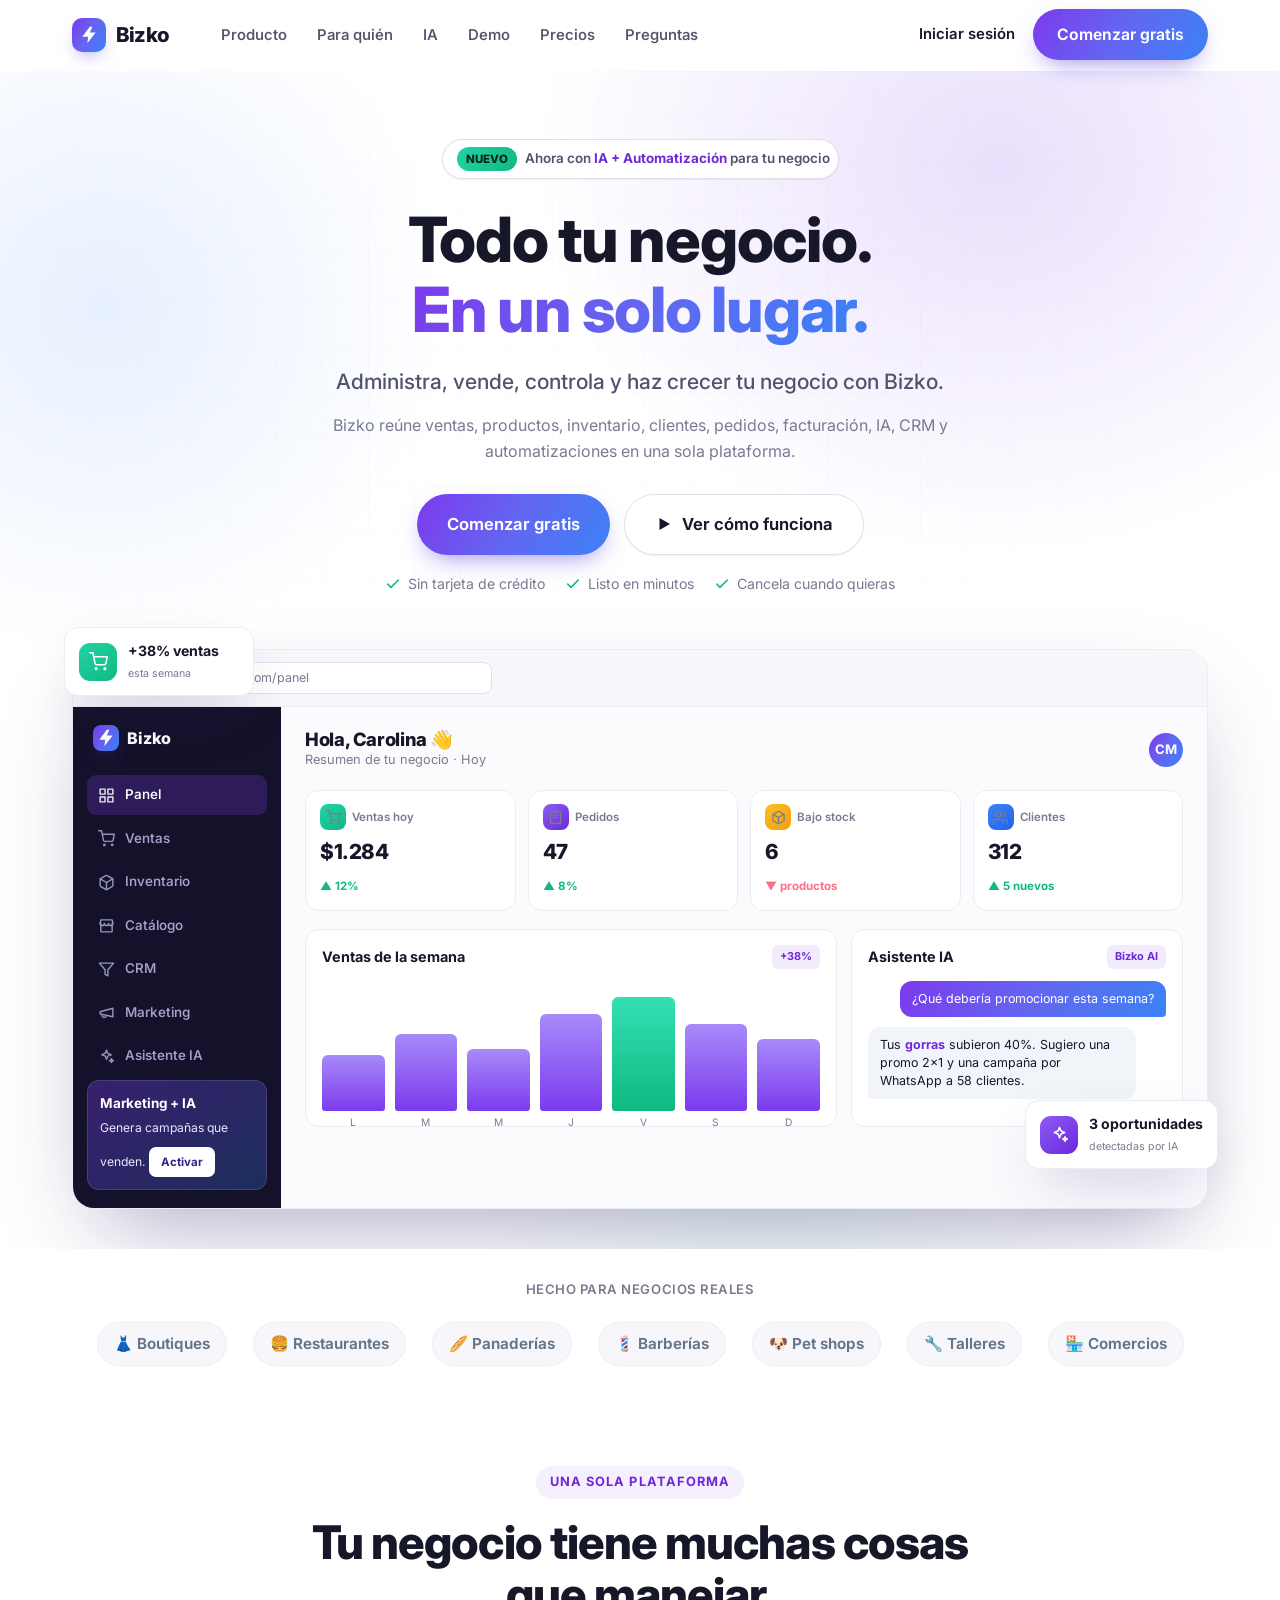
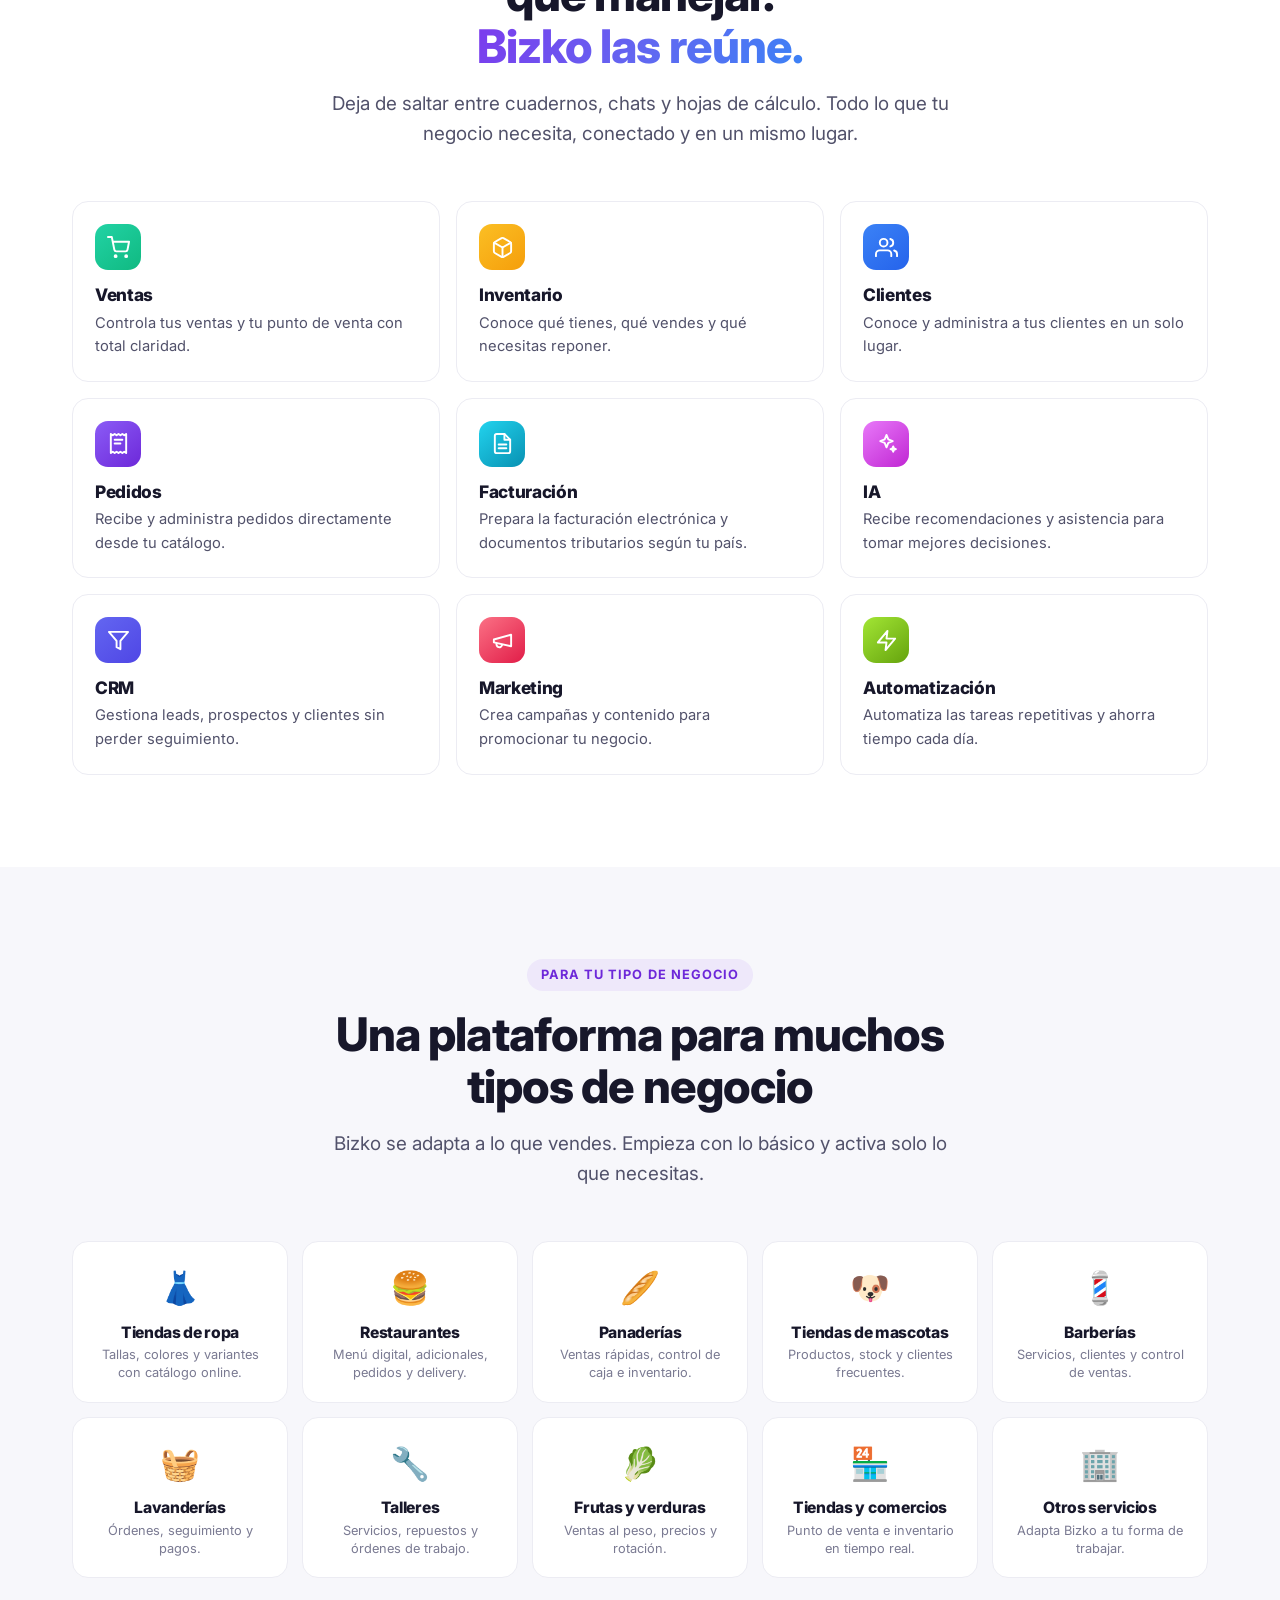
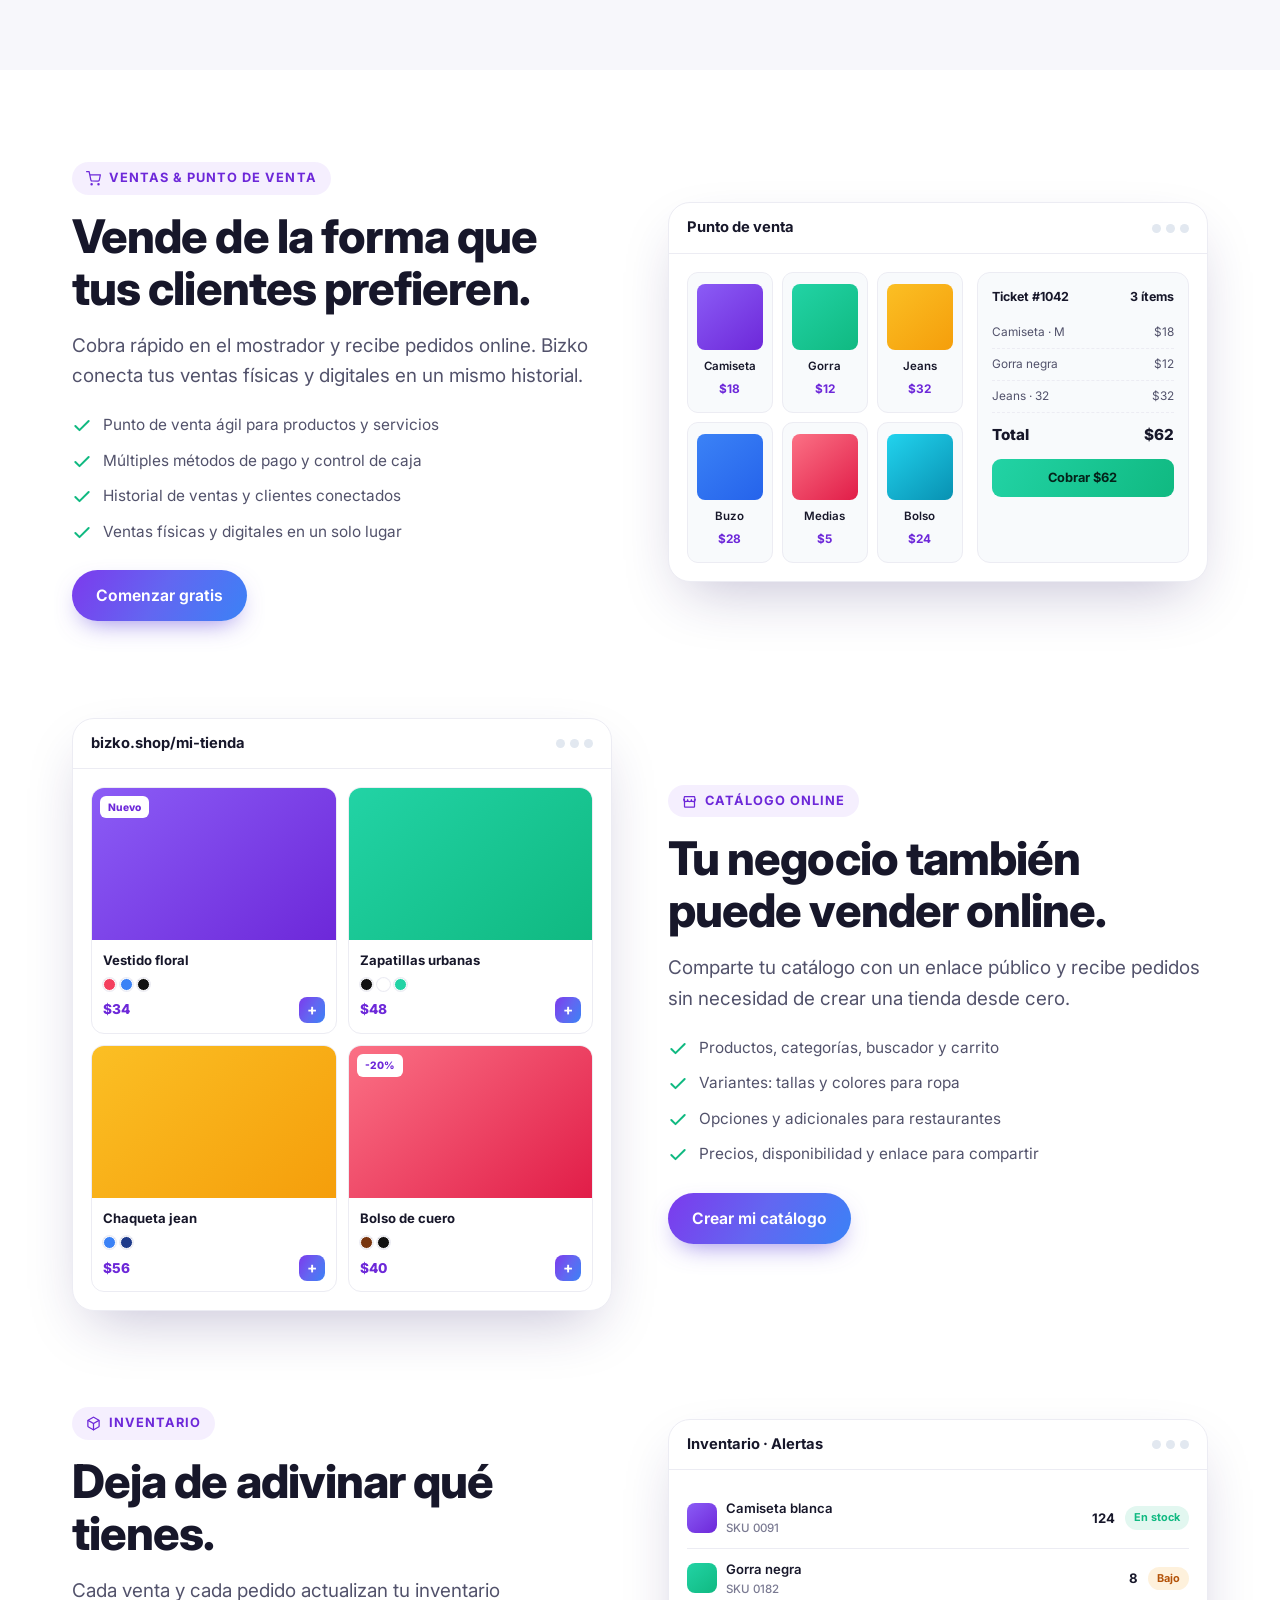
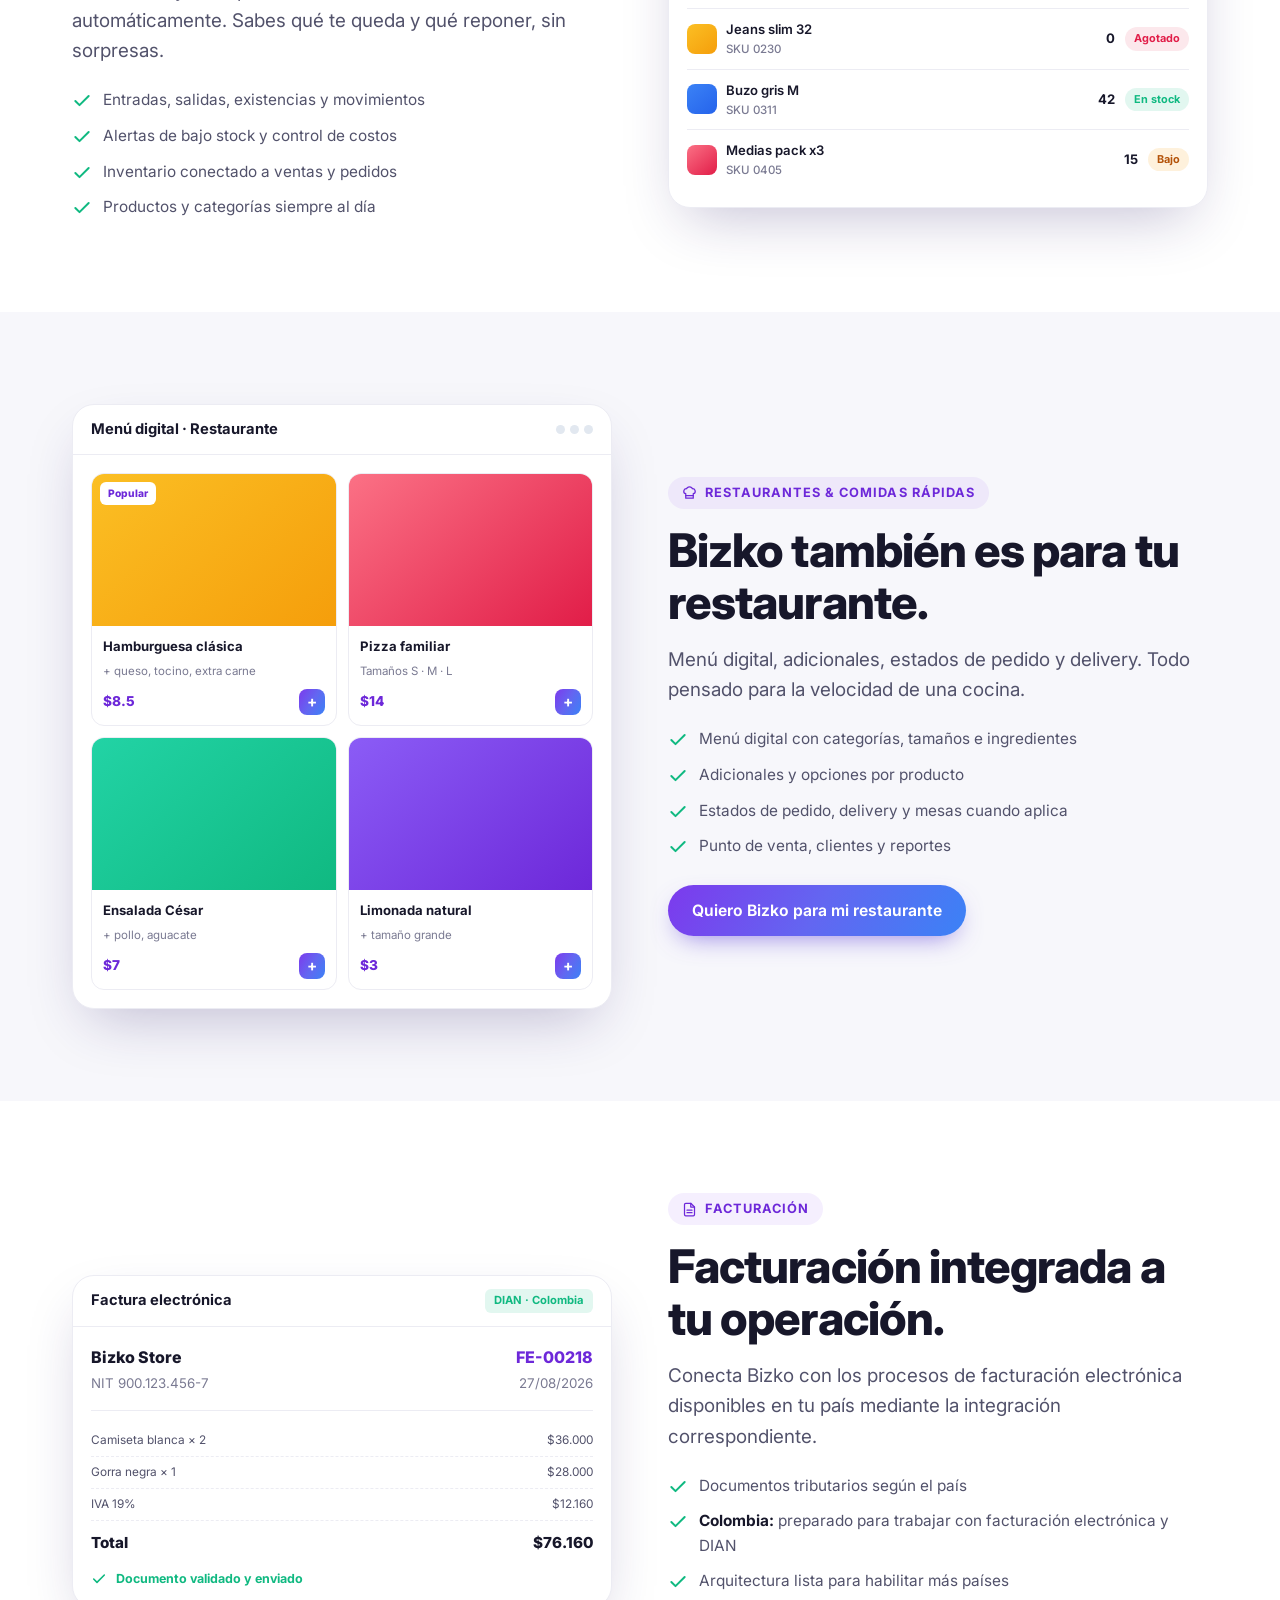
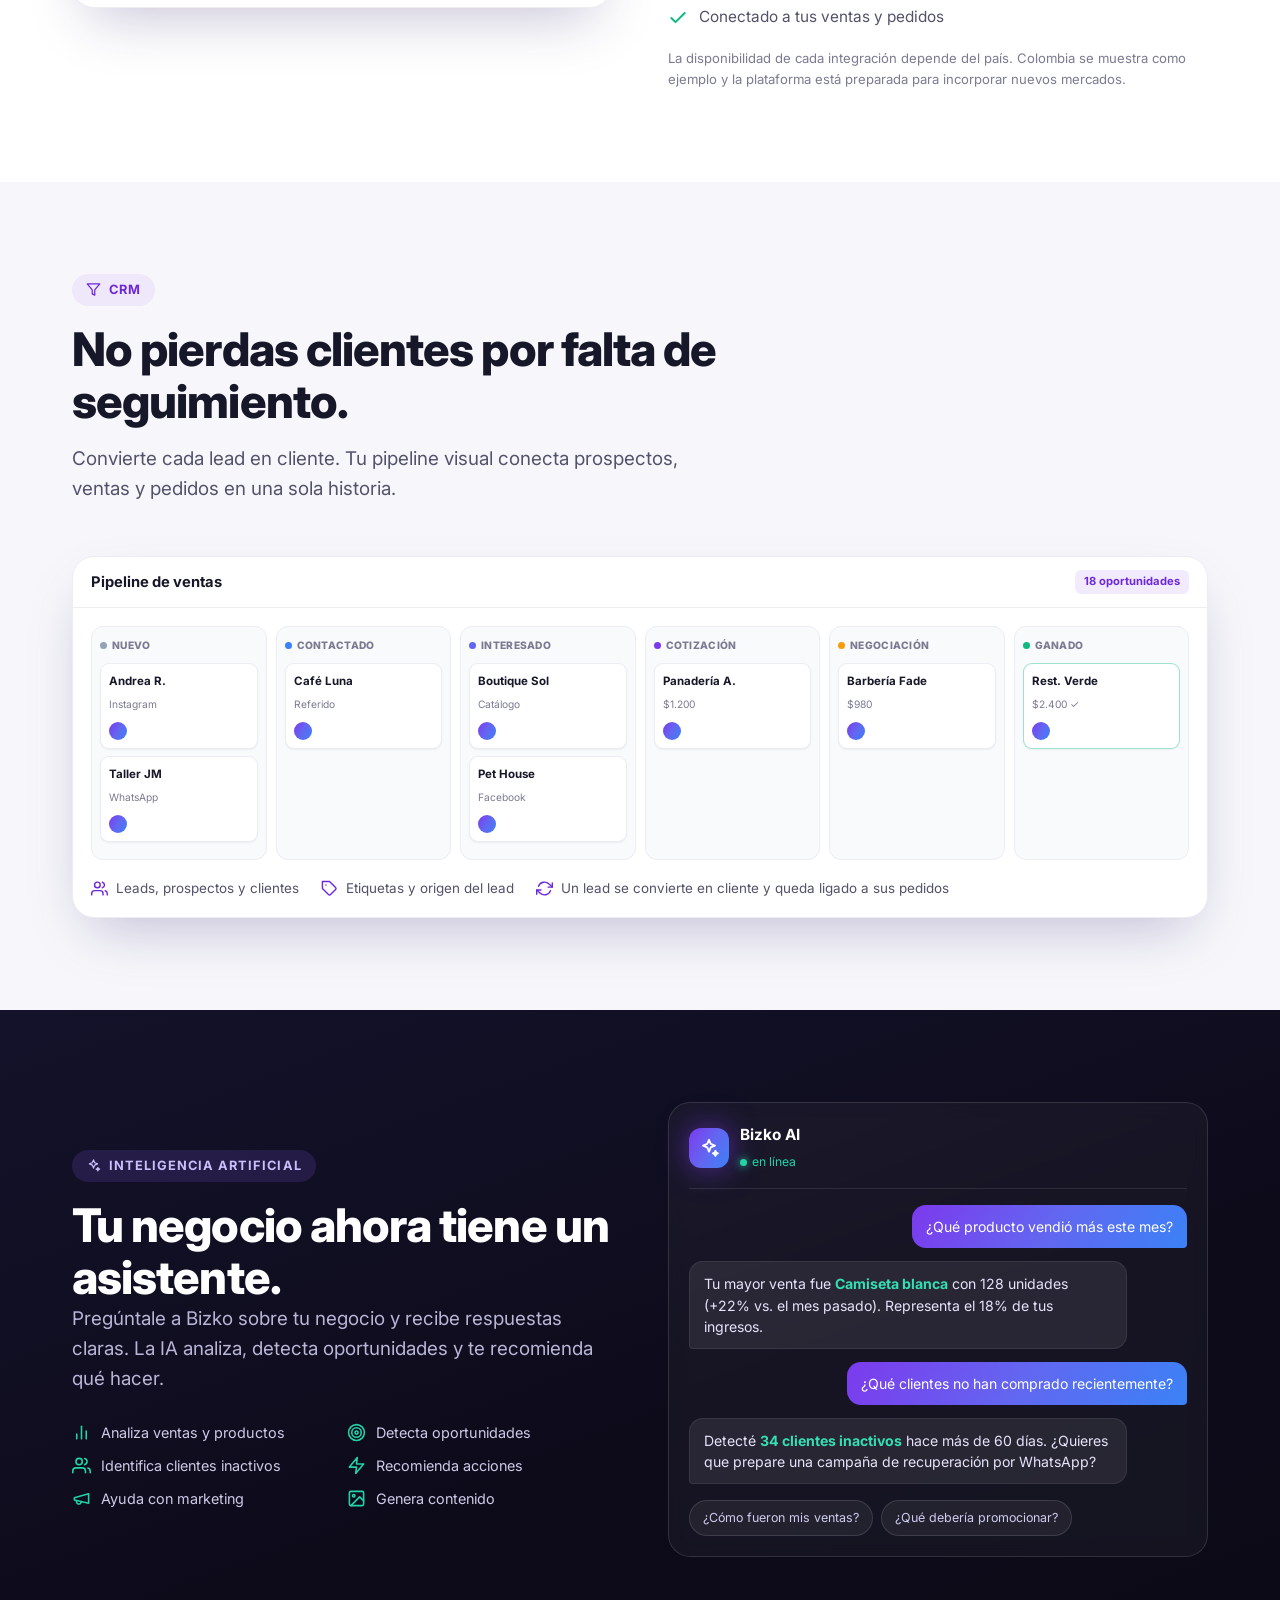
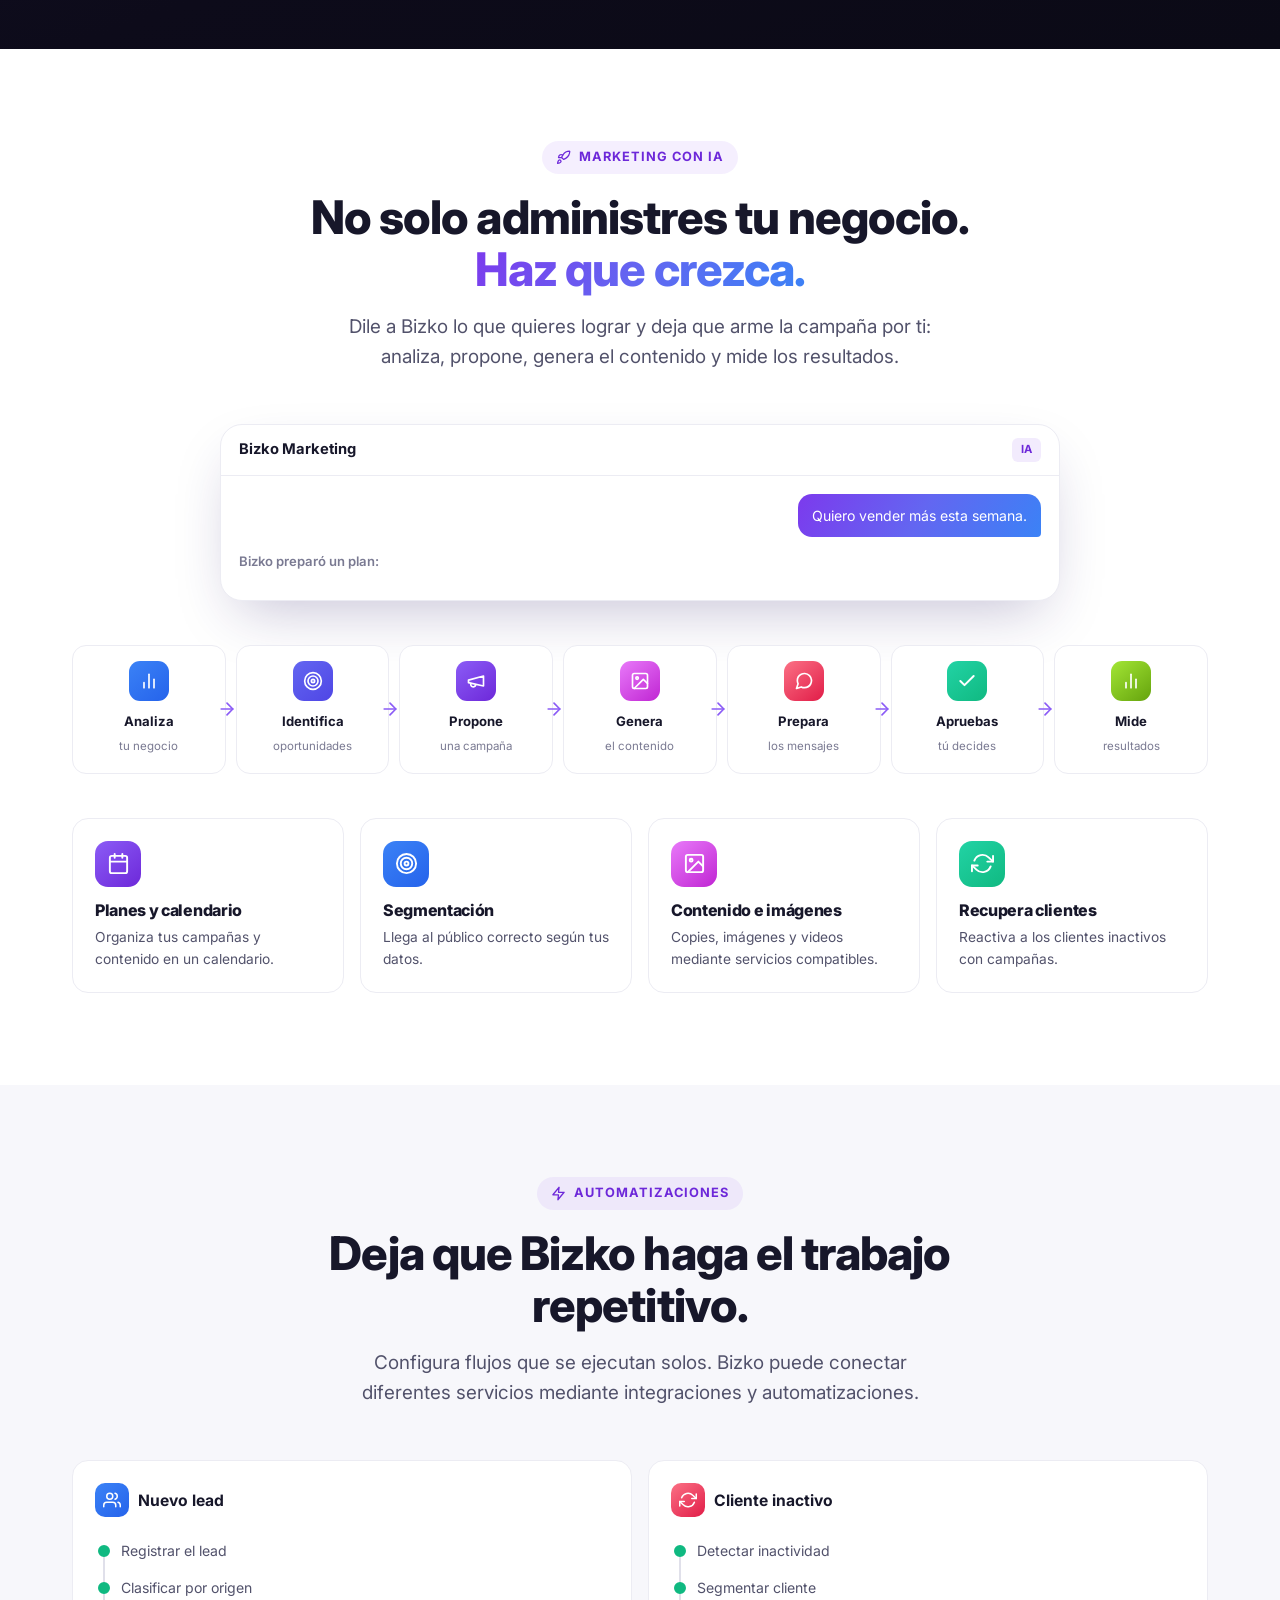
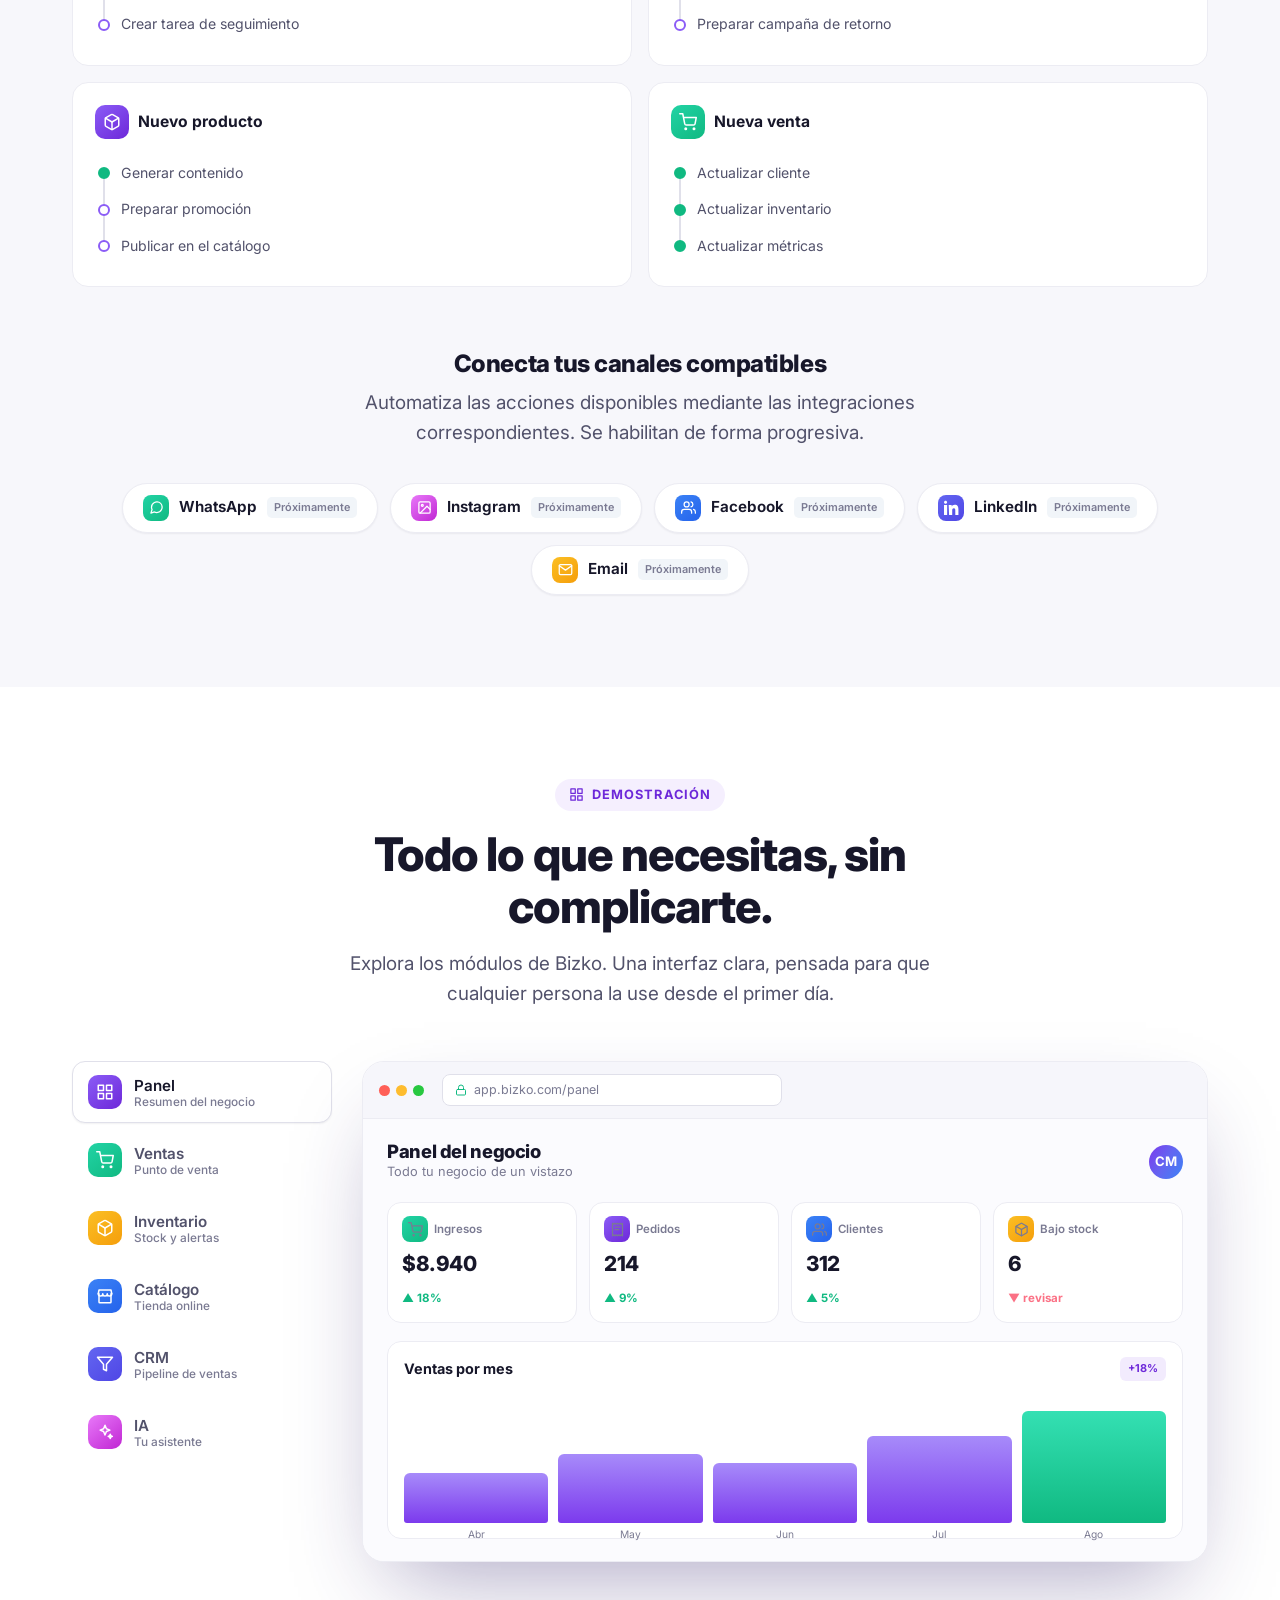
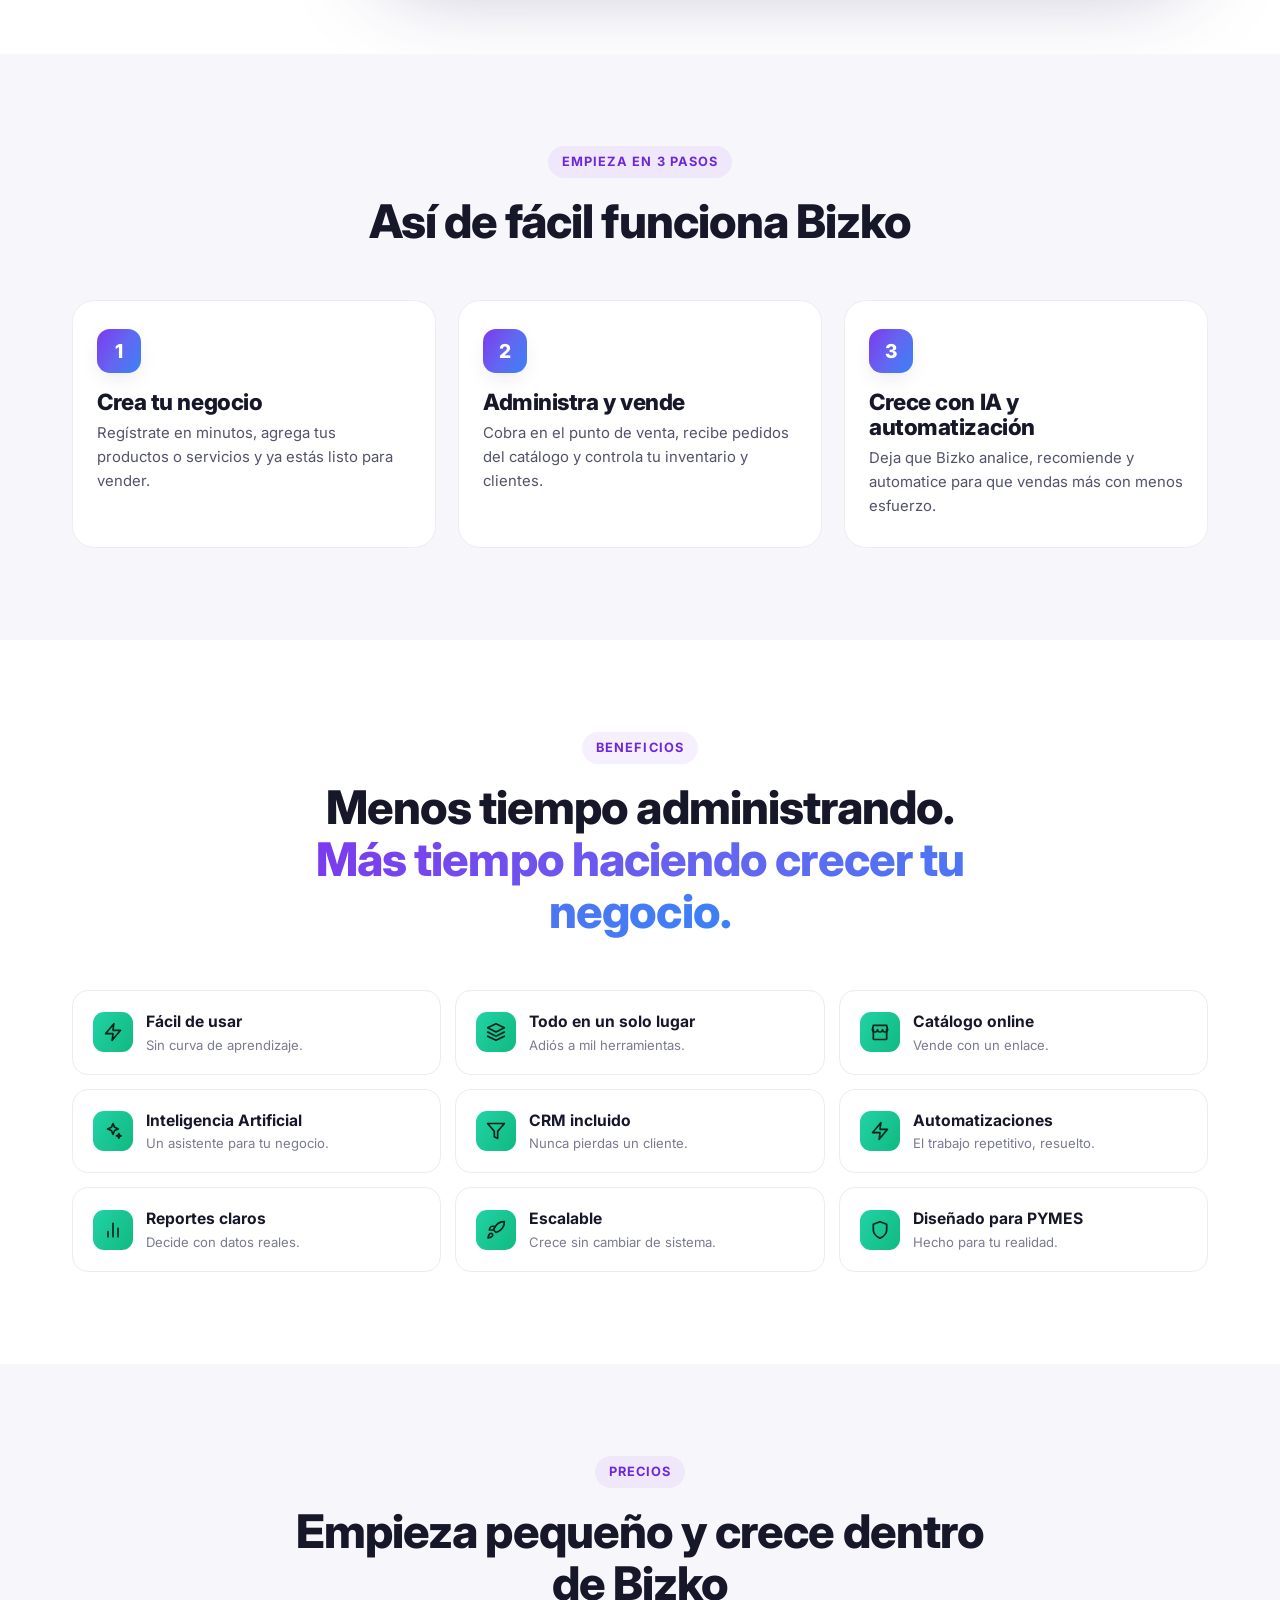
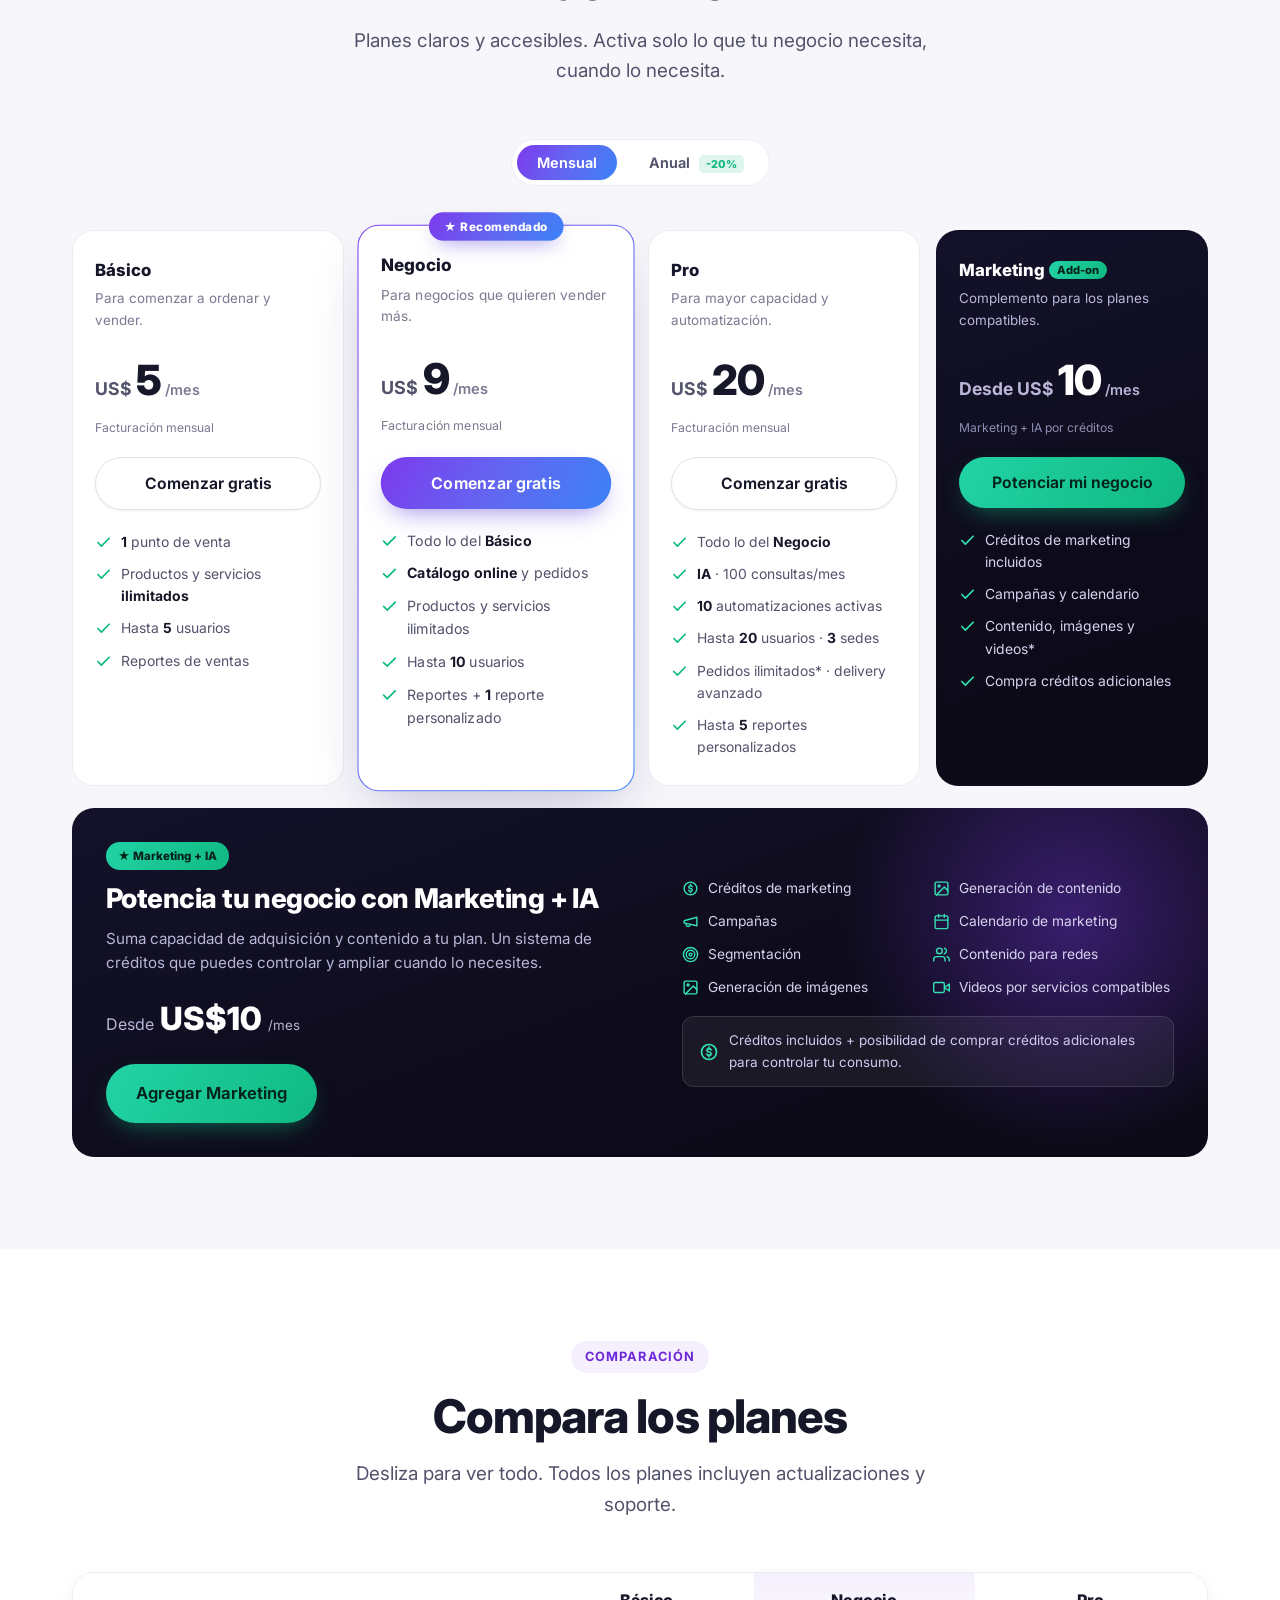
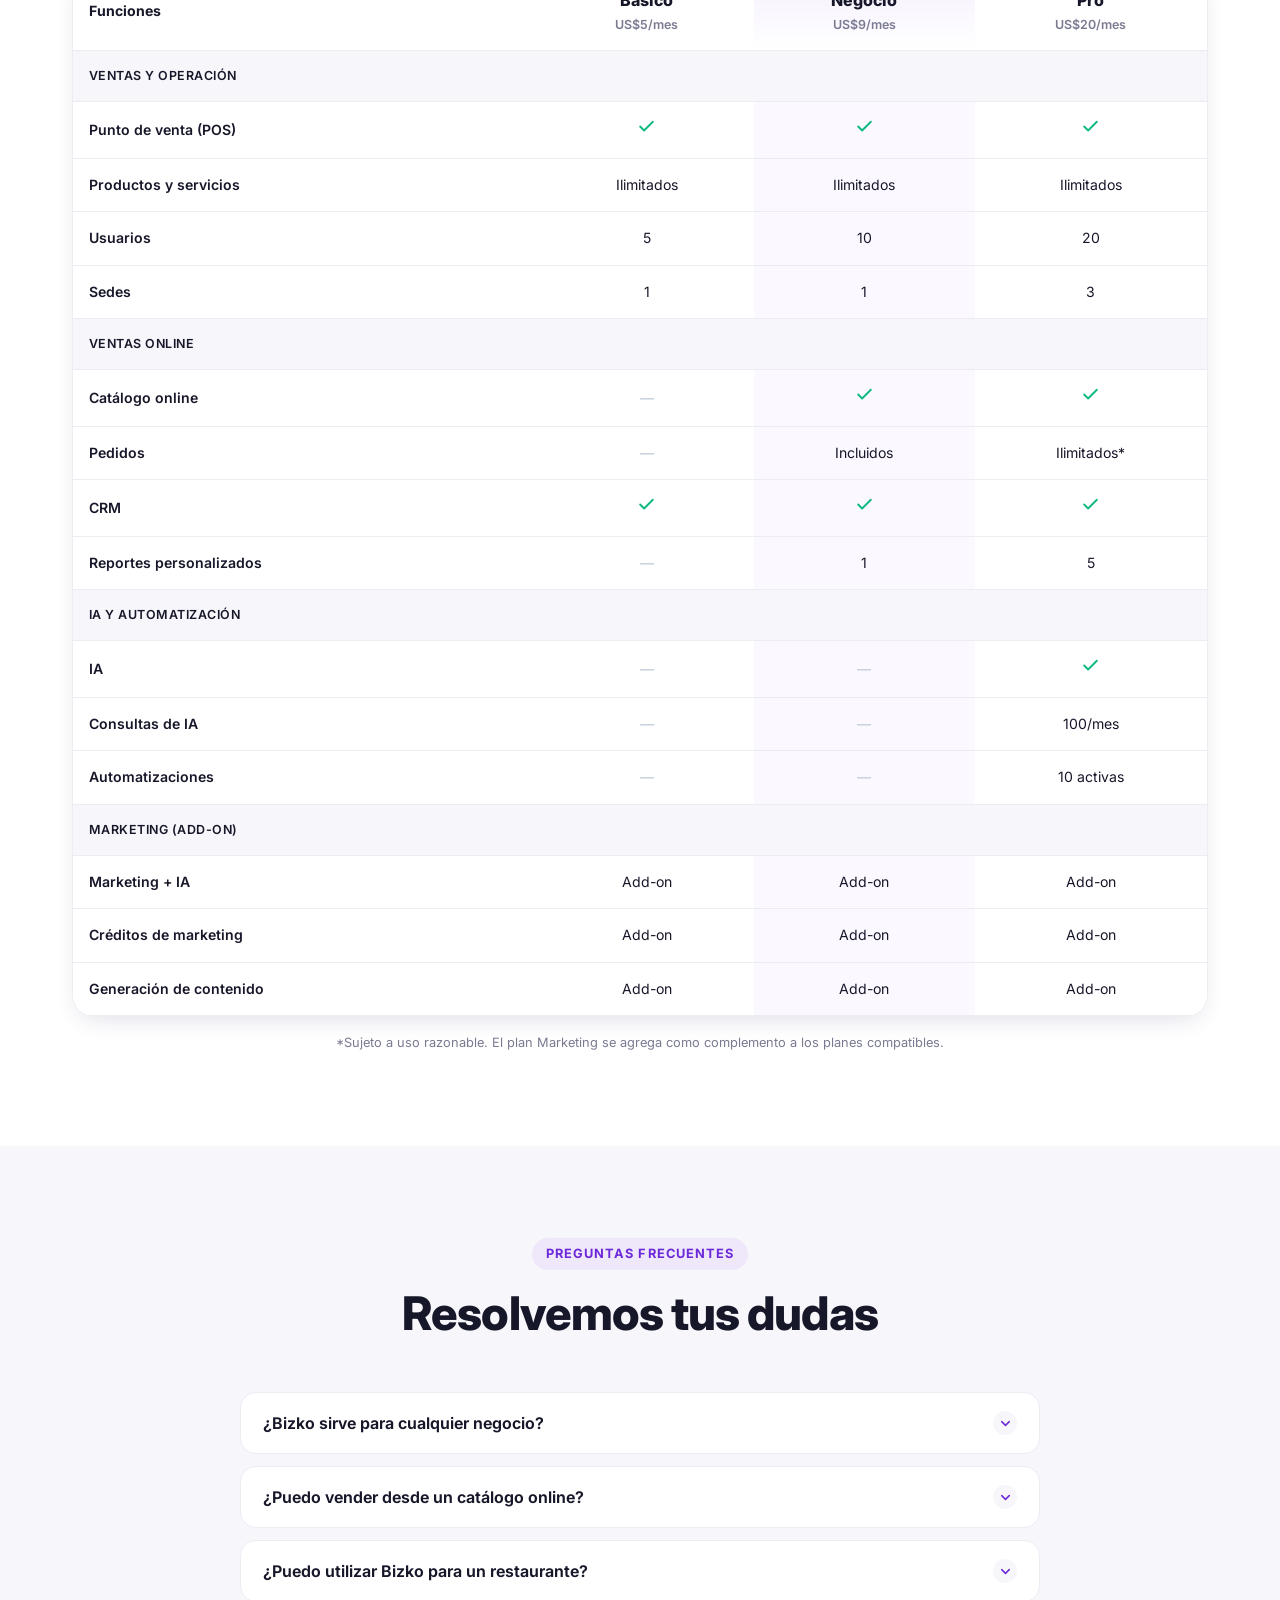
==== index.html @ bb27bf2f "Add Bizko landing page Build the official commercial landing page for Bizko, the all-in-one platform" ====
<!DOCTYPE html>
<html lang="es">
<head>
  <meta charset="UTF-8" />
  <meta name="viewport" content="width=device-width, initial-scale=1.0" />
  <title>Bizko | Administra, vende y haz crecer tu negocio</title>
  <meta name="description" content="Bizko es la plataforma para PYMES que reúne ventas, inventario, catálogo, clientes, IA, CRM, marketing y automatizaciones en un solo lugar." />
  <meta name="theme-color" content="#7c3aed" />
  <link rel="canonical" href="https://bizko.app/" />

  <!-- Open Graph -->
  <meta property="og:type" content="website" />
  <meta property="og:title" content="Bizko | Administra, vende y haz crecer tu negocio" />
  <meta property="og:description" content="Todo tu negocio en un solo lugar: ventas, inventario, catálogo online, clientes, IA, CRM, marketing y automatizaciones para PYMES." />
  <meta property="og:locale" content="es_LA" />
  <meta name="twitter:card" content="summary_large_image" />

  <link rel="icon" href="data:image/svg+xml,<svg xmlns='http://www.w3.org/2000/svg' viewBox='0 0 100 100'><rect width='100' height='100' rx='24' fill='%237c3aed'/><path d='M54 18 30 56h16l-6 26 32-42H54l8-22z' fill='white'/></svg>" />

  <link rel="preconnect" href="https://fonts.googleapis.com" />
  <link rel="preconnect" href="https://fonts.gstatic.com" crossorigin />
  <link href="https://fonts.googleapis.com/css2?family=Inter:wght@400;500;550;600;650;700;800;850;900&display=swap" rel="stylesheet" />
  <link rel="stylesheet" href="assets/styles.css" />

  <script type="application/ld+json">
  {
    "@context": "https://schema.org",
    "@type": "SoftwareApplication",
    "name": "Bizko",
    "applicationCategory": "BusinessApplication",
    "operatingSystem": "Web, iOS, Android",
    "description": "Plataforma para PYMES que reúne ventas, punto de venta, inventario, catálogo online, clientes, pedidos, facturación, IA, CRM, marketing y automatizaciones en un solo lugar.",
    "offers": {
      "@type": "AggregateOffer",
      "priceCurrency": "USD",
      "lowPrice": "5",
      "highPrice": "20",
      "offerCount": "4"
    }
  }
  </script>
</head>
<body>

<!-- ===== SVG SPRITE ===== -->
<svg width="0" height="0" style="position:absolute" aria-hidden="true">
  <defs>
    <symbol id="i-cart" viewBox="0 0 24 24" fill="none" stroke="currentColor" stroke-width="2" stroke-linecap="round" stroke-linejoin="round"><circle cx="9" cy="21" r="1"/><circle cx="20" cy="21" r="1"/><path d="M1 1h4l2.68 13.39a2 2 0 0 0 2 1.61h9.72a2 2 0 0 0 2-1.61L23 6H6"/></symbol>
    <symbol id="i-box" viewBox="0 0 24 24" fill="none" stroke="currentColor" stroke-width="2" stroke-linecap="round" stroke-linejoin="round"><path d="M21 16V8a2 2 0 0 0-1-1.73l-7-4a2 2 0 0 0-2 0l-7 4A2 2 0 0 0 3 8v8a2 2 0 0 0 1 1.73l7 4a2 2 0 0 0 2 0l7-4A2 2 0 0 0 21 16z"/><polyline points="3.27 6.96 12 12.01 20.73 6.96"/><line x1="12" y1="22.08" x2="12" y2="12"/></symbol>
    <symbol id="i-users" viewBox="0 0 24 24" fill="none" stroke="currentColor" stroke-width="2" stroke-linecap="round" stroke-linejoin="round"><path d="M17 21v-2a4 4 0 0 0-4-4H5a4 4 0 0 0-4 4v2"/><circle cx="9" cy="7" r="4"/><path d="M23 21v-2a4 4 0 0 0-3-3.87"/><path d="M16 3.13a4 4 0 0 1 0 7.75"/></symbol>
    <symbol id="i-receipt" viewBox="0 0 24 24" fill="none" stroke="currentColor" stroke-width="2" stroke-linecap="round" stroke-linejoin="round"><path d="M4 2v20l2-1.5L8 22l2-1.5L12 22l2-1.5L16 22l2-1.5L20 22V2l-2 1.5L16 2l-2 1.5L12 2l-2 1.5L8 2 6 3.5 4 2z"/><line x1="8" y1="8" x2="16" y2="8"/><line x1="8" y1="12" x2="14" y2="12"/></symbol>
    <symbol id="i-file" viewBox="0 0 24 24" fill="none" stroke="currentColor" stroke-width="2" stroke-linecap="round" stroke-linejoin="round"><path d="M14 2H6a2 2 0 0 0-2 2v16a2 2 0 0 0 2 2h12a2 2 0 0 0 2-2V8z"/><polyline points="14 2 14 8 20 8"/><line x1="16" y1="13" x2="8" y2="13"/><line x1="16" y1="17" x2="8" y2="17"/></symbol>
    <symbol id="i-ai" viewBox="0 0 24 24" fill="none" stroke="currentColor" stroke-width="2" stroke-linecap="round" stroke-linejoin="round"><path d="M12 3l1.9 4.6L18.5 9.5 13.9 11.4 12 16l-1.9-4.6L5.5 9.5l4.6-1.9L12 3z"/><path d="M19 15l.8 2 2 .8-2 .8-.8 2-.8-2-2-.8 2-.8.8-2z"/></symbol>
    <symbol id="i-funnel" viewBox="0 0 24 24" fill="none" stroke="currentColor" stroke-width="2" stroke-linecap="round" stroke-linejoin="round"><polygon points="22 3 2 3 10 12.46 10 19 14 21 14 12.46 22 3"/></symbol>
    <symbol id="i-mega" viewBox="0 0 24 24" fill="none" stroke="currentColor" stroke-width="2" stroke-linecap="round" stroke-linejoin="round"><path d="M3 11l18-5v12L3 14v-3z"/><path d="M11.6 16.8a3 3 0 1 1-5.8-1.6"/></symbol>
    <symbol id="i-bolt" viewBox="0 0 24 24" fill="none" stroke="currentColor" stroke-width="2" stroke-linecap="round" stroke-linejoin="round"><polygon points="13 2 3 14 12 14 11 22 21 10 12 10 13 2"/></symbol>
    <symbol id="i-check" viewBox="0 0 24 24" fill="none" stroke="currentColor" stroke-width="2.4" stroke-linecap="round" stroke-linejoin="round"><polyline points="20 6 9 17 4 12"/></symbol>
    <symbol id="i-arrow" viewBox="0 0 24 24" fill="none" stroke="currentColor" stroke-width="2" stroke-linecap="round" stroke-linejoin="round"><line x1="5" y1="12" x2="19" y2="12"/><polyline points="12 5 19 12 12 19"/></symbol>
    <symbol id="i-play" viewBox="0 0 24 24" fill="currentColor"><polygon points="6 4 20 12 6 20 6 4"/></symbol>
    <symbol id="i-search" viewBox="0 0 24 24" fill="none" stroke="currentColor" stroke-width="2" stroke-linecap="round" stroke-linejoin="round"><circle cx="11" cy="11" r="8"/><line x1="21" y1="21" x2="16.65" y2="16.65"/></symbol>
    <symbol id="i-chart" viewBox="0 0 24 24" fill="none" stroke="currentColor" stroke-width="2" stroke-linecap="round" stroke-linejoin="round"><line x1="18" y1="20" x2="18" y2="10"/><line x1="12" y1="20" x2="12" y2="4"/><line x1="6" y1="20" x2="6" y2="14"/></symbol>
    <symbol id="i-lock" viewBox="0 0 24 24" fill="none" stroke="currentColor" stroke-width="2" stroke-linecap="round" stroke-linejoin="round"><rect x="3" y="11" width="18" height="11" rx="2"/><path d="M7 11V7a5 5 0 0 1 10 0v4"/></symbol>
    <symbol id="i-grid" viewBox="0 0 24 24" fill="none" stroke="currentColor" stroke-width="2" stroke-linecap="round" stroke-linejoin="round"><rect x="3" y="3" width="7" height="7"/><rect x="14" y="3" width="7" height="7"/><rect x="14" y="14" width="7" height="7"/><rect x="3" y="14" width="7" height="7"/></symbol>
    <symbol id="i-tag" viewBox="0 0 24 24" fill="none" stroke="currentColor" stroke-width="2" stroke-linecap="round" stroke-linejoin="round"><path d="M20.59 13.41l-7.17 7.17a2 2 0 0 1-2.83 0L2 12V2h10l8.59 8.59a2 2 0 0 1 0 2.82z"/><line x1="7" y1="7" x2="7.01" y2="7"/></symbol>
    <symbol id="i-chef" viewBox="0 0 24 24" fill="none" stroke="currentColor" stroke-width="2" stroke-linecap="round" stroke-linejoin="round"><path d="M6 13.87A4 4 0 0 1 7.41 6a5.11 5.11 0 0 1 1.05-1.54 5 5 0 0 1 7.08 0A5.11 5.11 0 0 1 16.59 6 4 4 0 0 1 18 13.87V21H6z"/><line x1="6" y1="17" x2="18" y2="17"/></symbol>
    <symbol id="i-store" viewBox="0 0 24 24" fill="none" stroke="currentColor" stroke-width="2" stroke-linecap="round" stroke-linejoin="round"><path d="M3 9l1-5h16l1 5"/><path d="M4 9v11a1 1 0 0 0 1 1h14a1 1 0 0 0 1-1V9"/><path d="M3 9a3 3 0 0 0 6 0 3 3 0 0 0 6 0 3 3 0 0 0 6 0"/></symbol>
    <symbol id="i-calendar" viewBox="0 0 24 24" fill="none" stroke="currentColor" stroke-width="2" stroke-linecap="round" stroke-linejoin="round"><rect x="3" y="4" width="18" height="18" rx="2"/><line x1="16" y1="2" x2="16" y2="6"/><line x1="8" y1="2" x2="8" y2="6"/><line x1="3" y1="10" x2="21" y2="10"/></symbol>
    <symbol id="i-image" viewBox="0 0 24 24" fill="none" stroke="currentColor" stroke-width="2" stroke-linecap="round" stroke-linejoin="round"><rect x="3" y="3" width="18" height="18" rx="2"/><circle cx="8.5" cy="8.5" r="1.5"/><polyline points="21 15 16 10 5 21"/></symbol>
    <symbol id="i-video" viewBox="0 0 24 24" fill="none" stroke="currentColor" stroke-width="2" stroke-linecap="round" stroke-linejoin="round"><polygon points="23 7 16 12 23 17 23 7"/><rect x="1" y="5" width="15" height="14" rx="2"/></symbol>
    <symbol id="i-target" viewBox="0 0 24 24" fill="none" stroke="currentColor" stroke-width="2" stroke-linecap="round" stroke-linejoin="round"><circle cx="12" cy="12" r="10"/><circle cx="12" cy="12" r="6"/><circle cx="12" cy="12" r="2"/></symbol>
    <symbol id="i-refresh" viewBox="0 0 24 24" fill="none" stroke="currentColor" stroke-width="2" stroke-linecap="round" stroke-linejoin="round"><polyline points="23 4 23 10 17 10"/><polyline points="1 20 1 14 7 14"/><path d="M3.51 9a9 9 0 0 1 14.85-3.36L23 10M1 14l4.64 4.36A9 9 0 0 0 20.49 15"/></symbol>
    <symbol id="i-truck" viewBox="0 0 24 24" fill="none" stroke="currentColor" stroke-width="2" stroke-linecap="round" stroke-linejoin="round"><rect x="1" y="3" width="15" height="13"/><polygon points="16 8 20 8 23 11 23 16 16 16 16 8"/><circle cx="5.5" cy="18.5" r="2.5"/><circle cx="18.5" cy="18.5" r="2.5"/></symbol>
    <symbol id="i-menu" viewBox="0 0 24 24" fill="none" stroke="currentColor" stroke-width="2" stroke-linecap="round" stroke-linejoin="round"><line x1="8" y1="6" x2="21" y2="6"/><line x1="8" y1="12" x2="21" y2="12"/><line x1="8" y1="18" x2="21" y2="18"/><line x1="3" y1="6" x2="3.01" y2="6"/><line x1="3" y1="12" x2="3.01" y2="12"/><line x1="3" y1="18" x2="3.01" y2="18"/></symbol>
    <symbol id="i-chev" viewBox="0 0 24 24" fill="none" stroke="currentColor" stroke-width="2.4" stroke-linecap="round" stroke-linejoin="round"><polyline points="6 9 12 15 18 9"/></symbol>
    <symbol id="i-coin" viewBox="0 0 24 24" fill="none" stroke="currentColor" stroke-width="2" stroke-linecap="round" stroke-linejoin="round"><circle cx="12" cy="12" r="9"/><path d="M14.5 9.5a2.5 2.5 0 0 0-2.5-1.5c-1.4 0-2.5.8-2.5 2s1.1 1.8 2.5 2 2.5.9 2.5 2-1.1 2-2.5 2a2.5 2.5 0 0 1-2.5-1.5"/><line x1="12" y1="6" x2="12" y2="8"/><line x1="12" y1="16" x2="12" y2="18"/></symbol>
    <symbol id="i-globe" viewBox="0 0 24 24" fill="none" stroke="currentColor" stroke-width="2" stroke-linecap="round" stroke-linejoin="round"><circle cx="12" cy="12" r="10"/><line x1="2" y1="12" x2="22" y2="12"/><path d="M12 2a15.3 15.3 0 0 1 4 10 15.3 15.3 0 0 1-4 10 15.3 15.3 0 0 1-4-10 15.3 15.3 0 0 1 4-10z"/></symbol>
    <symbol id="i-rocket" viewBox="0 0 24 24" fill="none" stroke="currentColor" stroke-width="2" stroke-linecap="round" stroke-linejoin="round"><path d="M4.5 16.5c-1.5 1.26-2 5-2 5s3.74-.5 5-2c.71-.84.7-2.13-.09-2.91a2.18 2.18 0 0 0-2.91-.09z"/><path d="M12 15l-3-3a22 22 0 0 1 2-3.95A12.88 12.88 0 0 1 22 2c0 2.72-.78 7.5-6 11a22.35 22.35 0 0 1-4 2z"/><path d="M9 12H4s.55-3.03 2-4c1.62-1.08 5 0 5 0"/></symbol>
    <symbol id="i-shield" viewBox="0 0 24 24" fill="none" stroke="currentColor" stroke-width="2" stroke-linecap="round" stroke-linejoin="round"><path d="M12 22s8-4 8-10V5l-8-3-8 3v7c0 6 8 10 8 10z"/></symbol>
    <symbol id="i-layers" viewBox="0 0 24 24" fill="none" stroke="currentColor" stroke-width="2" stroke-linecap="round" stroke-linejoin="round"><polygon points="12 2 2 7 12 12 22 7 12 2"/><polyline points="2 17 12 22 22 17"/><polyline points="2 12 12 17 22 12"/></symbol>
    <symbol id="i-zap" viewBox="0 0 24 24" fill="none" stroke="currentColor" stroke-width="2" stroke-linecap="round" stroke-linejoin="round"><polygon points="13 2 3 14 12 14 11 22 21 10 12 10 13 2"/></symbol>
    <symbol id="i-msg" viewBox="0 0 24 24" fill="none" stroke="currentColor" stroke-width="2" stroke-linecap="round" stroke-linejoin="round"><path d="M21 11.5a8.38 8.38 0 0 1-.9 3.8 8.5 8.5 0 0 1-7.6 4.7 8.38 8.38 0 0 1-3.8-.9L3 21l1.9-5.7a8.38 8.38 0 0 1-.9-3.8 8.5 8.5 0 0 1 4.7-7.6 8.38 8.38 0 0 1 3.8-.9h.5a8.48 8.48 0 0 1 8 8v.5z"/></symbol>
    <symbol id="i-mail" viewBox="0 0 24 24" fill="none" stroke="currentColor" stroke-width="2" stroke-linecap="round" stroke-linejoin="round"><path d="M4 4h16c1.1 0 2 .9 2 2v12c0 1.1-.9 2-2 2H4c-1.1 0-2-.9-2-2V6c0-1.1.9-2 2-2z"/><polyline points="22,6 12,13 2,6"/></symbol>
    <symbol id="i-in" viewBox="0 0 24 24" fill="currentColor"><path d="M4.98 3.5C4.98 4.88 3.87 6 2.5 6S0 4.88 0 3.5 1.12 1 2.5 1s2.48 1.12 2.48 2.5zM0 8h5v16H0zm7.5 0h4.78v2.2h.07c.67-1.26 2.3-2.6 4.73-2.6 5.06 0 6 3.33 6 7.66V24h-5v-6.9c0-1.65-.03-3.77-2.3-3.77-2.3 0-2.65 1.8-2.65 3.65V24h-5z"/></symbol>
  </defs>
</svg>

<!-- ===== HEADER ===== -->
<header class="header" id="top">
  <div class="container">
    <nav class="nav" id="nav">
      <a href="#top" class="brand" aria-label="Bizko inicio">
        <span class="brand__mark" aria-hidden="true">
          <svg viewBox="0 0 24 24" fill="none"><path d="M13 2 4 14h7l-1 8 10-13h-7l3-7z" fill="white"/></svg>
        </span>
        Bizko
      </a>
      <ul class="nav__links">
        <li><a href="#modulos">Producto</a></li>
        <li><a href="#negocios">Para quién</a></li>
        <li><a href="#ia">IA</a></li>
        <li><a href="#demo">Demo</a></li>
        <li><a href="#precios">Precios</a></li>
        <li><a href="#faq">Preguntas</a></li>
      </ul>
      <div class="nav__actions">
        <a href="#" class="nav__login">Iniciar sesión</a>
        <a href="#precios" class="btn btn-primary">Comenzar gratis</a>
      </div>
      <button class="nav__toggle" id="navToggle" aria-label="Abrir menú" aria-expanded="false">
        <span></span><span></span><span></span>
      </button>
    </nav>
  </div>
</header>

<main>

<!-- ===== HERO ===== -->
<section class="hero">
  <div class="hero__bg"></div>
  <div class="hero__grid"></div>
  <div class="container">
    <div class="hero__inner">
      <span class="hero__badge">
        <span class="pill">NUEVO</span>
        <span>Ahora con <b>IA + Automatización</b> para tu negocio</span>
      </span>
      <h1>Todo tu negocio.<br><span class="gradient-text">En un solo lugar.</span></h1>
      <p class="hero__sub">Administra, vende, controla y haz crecer tu negocio con Bizko.</p>
      <p class="hero__desc">Bizko reúne ventas, productos, inventario, clientes, pedidos, facturación, IA, CRM y automatizaciones en una sola plataforma.</p>
      <div class="hero__cta">
        <a href="#precios" class="btn btn-primary btn-lg">Comenzar gratis</a>
        <a href="#demo" class="btn btn-ghost btn-lg"><svg width="18" height="18"><use href="#i-play"/></svg> Ver cómo funciona</a>
      </div>
      <div class="hero__trust">
        <span><svg><use href="#i-check"/></svg> Sin tarjeta de crédito</span>
        <span><svg><use href="#i-check"/></svg> Listo en minutos</span>
        <span><svg><use href="#i-check"/></svg> Cancela cuando quieras</span>
      </div>
    </div>

    <!-- PRODUCT VISUAL -->
    <div class="hero__product reveal">
      <div class="floaty floaty--1">
        <div class="floatcard">
          <span class="floatcard__ic ic-teal"><svg><use href="#i-cart"/></svg></span>
          <div><b>+38% ventas</b><small>esta semana</small></div>
        </div>
      </div>
      <div class="floaty floaty--2">
        <div class="floatcard">
          <span class="floatcard__ic ic-violet"><svg><use href="#i-ai"/></svg></span>
          <div><b>3 oportunidades</b><small>detectadas por IA</small></div>
        </div>
      </div>

      <div class="hero__product-inner frame">
        <div class="frame__bar">
          <div class="frame__dots"><i></i><i></i><i></i></div>
          <div class="frame__url"><svg><use href="#i-lock"/></svg> app.bizko.com/panel</div>
        </div>
        <div class="app">
          <aside class="app__side">
            <div class="app__brand">
              <span class="brand__mark"><svg viewBox="0 0 24 24"><path d="M13 2 4 14h7l-1 8 10-13h-7l3-7z" fill="white"/></svg></span>
              Bizko
            </div>
            <span class="app__nav-i active"><svg><use href="#i-grid"/></svg> Panel</span>
            <span class="app__nav-i"><svg><use href="#i-cart"/></svg> Ventas</span>
            <span class="app__nav-i"><svg><use href="#i-box"/></svg> Inventario</span>
            <span class="app__nav-i"><svg><use href="#i-store"/></svg> Catálogo</span>
            <span class="app__nav-i"><svg><use href="#i-funnel"/></svg> CRM</span>
            <span class="app__nav-i"><svg><use href="#i-mega"/></svg> Marketing</span>
            <span class="app__nav-i"><svg><use href="#i-ai"/></svg> Asistente IA</span>
            <div class="app__side-foot">
              <div class="app__upgrade">
                <b>Marketing + IA</b>
                Genera campañas que venden.
                <span class="mini-btn">Activar</span>
              </div>
            </div>
          </aside>
          <div class="app__main">
            <div class="app__topbar">
              <div class="app__hello">
                <h4>Hola, Carolina 👋</h4>
                <p>Resumen de tu negocio · Hoy</p>
              </div>
              <div class="app__search"><svg><use href="#i-search"/></svg> Buscar…</div>
              <div class="app__avatar">CM</div>
            </div>
            <div class="kpis">
              <div class="kpi">
                <div class="kpi__label"><span class="kpi__ic ic-teal"><svg><use href="#i-cart"/></svg></span> Ventas hoy</div>
                <div class="kpi__val">$1.284</div>
                <span class="kpi__delta up">▲ 12%</span>
              </div>
              <div class="kpi">
                <div class="kpi__label"><span class="kpi__ic ic-violet"><svg><use href="#i-receipt"/></svg></span> Pedidos</div>
                <div class="kpi__val">47</div>
                <span class="kpi__delta up">▲ 8%</span>
              </div>
              <div class="kpi">
                <div class="kpi__label"><span class="kpi__ic ic-amber"><svg><use href="#i-box"/></svg></span> Bajo stock</div>
                <div class="kpi__val">6</div>
                <span class="kpi__delta down">▼ productos</span>
              </div>
              <div class="kpi">
                <div class="kpi__label"><span class="kpi__ic ic-blue"><svg><use href="#i-users"/></svg></span> Clientes</div>
                <div class="kpi__val">312</div>
                <span class="kpi__delta up">▲ 5 nuevos</span>
              </div>
            </div>
            <div class="app__panels">
              <div class="panel">
                <div class="panel__head"><h5>Ventas de la semana</h5><span class="tag">+38%</span></div>
                <div class="bars">
                  <div class="bar" style="height:45%"><span>L</span></div>
                  <div class="bar" style="height:62%"><span>M</span></div>
                  <div class="bar" style="height:50%"><span>M</span></div>
                  <div class="bar" style="height:78%"><span>J</span></div>
                  <div class="bar accent" style="height:92%"><span>V</span></div>
                  <div class="bar" style="height:70%"><span>S</span></div>
                  <div class="bar" style="height:58%"><span>D</span></div>
                </div>
              </div>
              <div class="panel">
                <div class="panel__head"><h5>Asistente IA</h5><span class="tag">Bizko AI</span></div>
                <div class="ai-mini">
                  <div class="ai-bubble user">¿Qué debería promocionar esta semana?</div>
                  <div class="ai-bubble bot">Tus <b>gorras</b> subieron 40%. Sugiero una promo 2x1 y una campaña por WhatsApp a 58 clientes.</div>
                </div>
              </div>
            </div>
          </div>
        </div>
      </div>
    </div>
  </div>
</section>

<!-- ===== SOCIAL PROOF / TIPOS ===== -->
<section class="proof container">
  <p>Hecho para negocios reales</p>
  <div class="proof__row">
    <span class="proof__tag">👗 Boutiques</span>
    <span class="proof__tag">🍔 Restaurantes</span>
    <span class="proof__tag">🥖 Panaderías</span>
    <span class="proof__tag">💈 Barberías</span>
    <span class="proof__tag">🐶 Pet shops</span>
    <span class="proof__tag">🔧 Talleres</span>
    <span class="proof__tag">🏪 Comercios</span>
  </div>
</section>

<!-- ===== MENSAJE DE VALOR / MODULOS ===== -->
<section class="section" id="modulos">
  <div class="container">
    <div class="section-head section-head--center reveal">
      <span class="eyebrow">Una sola plataforma</span>
      <h2>Tu negocio tiene muchas cosas que manejar.<br><span class="gradient-text">Bizko las reúne.</span></h2>
      <p class="lead" style="margin:16px auto 0;">Deja de saltar entre cuadernos, chats y hojas de cálculo. Todo lo que tu negocio necesita, conectado y en un mismo lugar.</p>
    </div>
    <div class="modgrid reveal">
      <article class="modcard"><span class="modcard__ic ic-teal"><svg><use href="#i-cart"/></svg></span><h3>Ventas</h3><p>Controla tus ventas y tu punto de venta con total claridad.</p></article>
      <article class="modcard"><span class="modcard__ic ic-amber"><svg><use href="#i-box"/></svg></span><h3>Inventario</h3><p>Conoce qué tienes, qué vendes y qué necesitas reponer.</p></article>
      <article class="modcard"><span class="modcard__ic ic-blue"><svg><use href="#i-users"/></svg></span><h3>Clientes</h3><p>Conoce y administra a tus clientes en un solo lugar.</p></article>
      <article class="modcard"><span class="modcard__ic ic-violet"><svg><use href="#i-receipt"/></svg></span><h3>Pedidos</h3><p>Recibe y administra pedidos directamente desde tu catálogo.</p></article>
      <article class="modcard"><span class="modcard__ic ic-cyan"><svg><use href="#i-file"/></svg></span><h3>Facturación</h3><p>Prepara la facturación electrónica y documentos tributarios según tu país.</p></article>
      <article class="modcard"><span class="modcard__ic ic-pink"><svg><use href="#i-ai"/></svg></span><h3>IA</h3><p>Recibe recomendaciones y asistencia para tomar mejores decisiones.</p></article>
      <article class="modcard"><span class="modcard__ic ic-indigo"><svg><use href="#i-funnel"/></svg></span><h3>CRM</h3><p>Gestiona leads, prospectos y clientes sin perder seguimiento.</p></article>
      <article class="modcard"><span class="modcard__ic ic-coral"><svg><use href="#i-mega"/></svg></span><h3>Marketing</h3><p>Crea campañas y contenido para promocionar tu negocio.</p></article>
      <article class="modcard"><span class="modcard__ic ic-lime"><svg><use href="#i-bolt"/></svg></span><h3>Automatización</h3><p>Automatiza las tareas repetitivas y ahorra tiempo cada día.</p></article>
    </div>
  </div>
</section>

<!-- ===== PARA QUÉ NEGOCIOS ===== -->
<section class="section section--soft" id="negocios">
  <div class="container">
    <div class="section-head section-head--center reveal">
      <span class="eyebrow">Para tu tipo de negocio</span>
      <h2>Una plataforma para muchos tipos de negocio</h2>
      <p class="lead" style="margin:16px auto 0;">Bizko se adapta a lo que vendes. Empieza con lo básico y activa solo lo que necesitas.</p>
    </div>
    <div class="biz-grid reveal">
      <article class="bizcard"><span class="bizcard__emoji">👗</span><h4>Tiendas de ropa</h4><p>Tallas, colores y variantes con catálogo online.</p></article>
      <article class="bizcard"><span class="bizcard__emoji">🍔</span><h4>Restaurantes</h4><p>Menú digital, adicionales, pedidos y delivery.</p></article>
      <article class="bizcard"><span class="bizcard__emoji">🥖</span><h4>Panaderías</h4><p>Ventas rápidas, control de caja e inventario.</p></article>
      <article class="bizcard"><span class="bizcard__emoji">🐶</span><h4>Tiendas de mascotas</h4><p>Productos, stock y clientes frecuentes.</p></article>
      <article class="bizcard"><span class="bizcard__emoji">💈</span><h4>Barberías</h4><p>Servicios, clientes y control de ventas.</p></article>
      <article class="bizcard"><span class="bizcard__emoji">🧺</span><h4>Lavanderías</h4><p>Órdenes, seguimiento y pagos.</p></article>
      <article class="bizcard"><span class="bizcard__emoji">🔧</span><h4>Talleres</h4><p>Servicios, repuestos y órdenes de trabajo.</p></article>
      <article class="bizcard"><span class="bizcard__emoji">🥬</span><h4>Frutas y verduras</h4><p>Ventas al peso, precios y rotación.</p></article>
      <article class="bizcard"><span class="bizcard__emoji">🏪</span><h4>Tiendas y comercios</h4><p>Punto de venta e inventario en tiempo real.</p></article>
      <article class="bizcard"><span class="bizcard__emoji">🏢</span><h4>Otros servicios</h4><p>Adapta Bizko a tu forma de trabajar.</p></article>
    </div>
  </div>
</section>

<!-- ===== FEATURES: VENTAS / CATÁLOGO / INVENTARIO ===== -->
<section class="section" id="funciones">
  <div class="container">

    <!-- VENTAS / POS -->
    <div class="feature">
      <div class="feature__body reveal">
        <span class="eyebrow"><svg width="15" height="15"><use href="#i-cart"/></svg> Ventas & Punto de venta</span>
        <h2>Vende de la forma que tus clientes prefieren.</h2>
        <p class="lead">Cobra rápido en el mostrador y recibe pedidos online. Bizko conecta tus ventas físicas y digitales en un mismo historial.</p>
        <ul class="feature__list">
          <li><svg><use href="#i-check"/></svg> Punto de venta ágil para productos y servicios</li>
          <li><svg><use href="#i-check"/></svg> Múltiples métodos de pago y control de caja</li>
          <li><svg><use href="#i-check"/></svg> Historial de ventas y clientes conectados</li>
          <li><svg><use href="#i-check"/></svg> Ventas físicas y digitales en un solo lugar</li>
        </ul>
        <div class="feature__cta"><a href="#precios" class="btn btn-primary">Comenzar gratis</a></div>
      </div>
      <div class="feature__media reveal">
        <div class="mediacard">
          <div class="mediacard__head"><h5>Punto de venta</h5><div class="dots"><i></i><i></i><i></i></div></div>
          <div class="mediacard__body">
            <div class="pos">
              <div class="pos__items">
                <div class="pos__item"><div class="thumb ic-violet"></div><span>Camiseta</span><b>$18</b></div>
                <div class="pos__item"><div class="thumb ic-teal"></div><span>Gorra</span><b>$12</b></div>
                <div class="pos__item"><div class="thumb ic-amber"></div><span>Jeans</span><b>$32</b></div>
                <div class="pos__item"><div class="thumb ic-blue"></div><span>Buzo</span><b>$28</b></div>
                <div class="pos__item"><div class="thumb ic-coral"></div><span>Medias</span><b>$5</b></div>
                <div class="pos__item"><div class="thumb ic-cyan"></div><span>Bolso</span><b>$24</b></div>
              </div>
              <div class="pos__ticket">
                <h6>Ticket #1042 <span>3 ítems</span></h6>
                <div class="pos__line"><span>Camiseta · M</span><span>$18</span></div>
                <div class="pos__line"><span>Gorra negra</span><span>$12</span></div>
                <div class="pos__line"><span>Jeans · 32</span><span>$32</span></div>
                <div class="pos__total"><span>Total</span><span>$62</span></div>
                <div class="pos__pay">Cobrar $62</div>
              </div>
            </div>
          </div>
        </div>
      </div>
    </div>

    <!-- CATÁLOGO ONLINE -->
    <div class="feature feature--rev">
      <div class="feature__body reveal">
        <span class="eyebrow"><svg width="15" height="15"><use href="#i-store"/></svg> Catálogo online</span>
        <h2>Tu negocio también puede vender online.</h2>
        <p class="lead">Comparte tu catálogo con un enlace público y recibe pedidos sin necesidad de crear una tienda desde cero.</p>
        <ul class="feature__list">
          <li><svg><use href="#i-check"/></svg> Productos, categorías, buscador y carrito</li>
          <li><svg><use href="#i-check"/></svg> Variantes: tallas y colores para ropa</li>
          <li><svg><use href="#i-check"/></svg> Opciones y adicionales para restaurantes</li>
          <li><svg><use href="#i-check"/></svg> Precios, disponibilidad y enlace para compartir</li>
        </ul>
        <div class="feature__cta"><a href="#precios" class="btn btn-primary">Crear mi catálogo</a></div>
      </div>
      <div class="feature__media reveal">
        <div class="mediacard">
          <div class="mediacard__head"><h5>bizko.shop/mi-tienda</h5><div class="dots"><i></i><i></i><i></i></div></div>
          <div class="mediacard__body">
            <div class="catalog">
              <div class="cat-item"><div class="ph ic-violet"><span class="badge">Nuevo</span></div><div class="cat-item__b"><b>Vestido floral</b><div class="swatches"><i style="background:#f43f5e"></i><i style="background:#3b82f6"></i><i style="background:#111"></i></div><div class="row"><span class="price">$34</span><span class="add">+</span></div></div></div>
              <div class="cat-item"><div class="ph ic-teal"></div><div class="cat-item__b"><b>Zapatillas urbanas</b><div class="swatches"><i style="background:#111"></i><i style="background:#fff"></i><i style="background:#22d3a5"></i></div><div class="row"><span class="price">$48</span><span class="add">+</span></div></div></div>
              <div class="cat-item"><div class="ph ic-amber"></div><div class="cat-item__b"><b>Chaqueta jean</b><div class="swatches"><i style="background:#3b82f6"></i><i style="background:#1e3a8a"></i></div><div class="row"><span class="price">$56</span><span class="add">+</span></div></div></div>
              <div class="cat-item"><div class="ph ic-coral"><span class="badge">-20%</span></div><div class="cat-item__b"><b>Bolso de cuero</b><div class="swatches"><i style="background:#78350f"></i><i style="background:#111"></i></div><div class="row"><span class="price">$40</span><span class="add">+</span></div></div></div>
            </div>
          </div>
        </div>
      </div>
    </div>

    <!-- INVENTARIO -->
    <div class="feature">
      <div class="feature__body reveal">
        <span class="eyebrow"><svg width="15" height="15"><use href="#i-box"/></svg> Inventario</span>
        <h2>Deja de adivinar qué tienes.</h2>
        <p class="lead">Cada venta y cada pedido actualizan tu inventario automáticamente. Sabes qué te queda y qué reponer, sin sorpresas.</p>
        <ul class="feature__list">
          <li><svg><use href="#i-check"/></svg> Entradas, salidas, existencias y movimientos</li>
          <li><svg><use href="#i-check"/></svg> Alertas de bajo stock y control de costos</li>
          <li><svg><use href="#i-check"/></svg> Inventario conectado a ventas y pedidos</li>
          <li><svg><use href="#i-check"/></svg> Productos y categorías siempre al día</li>
        </ul>
      </div>
      <div class="feature__media reveal">
        <div class="mediacard">
          <div class="mediacard__head"><h5>Inventario · Alertas</h5><div class="dots"><i></i><i></i><i></i></div></div>
          <div class="mediacard__body">
            <div class="inv-row"><div class="inv-name"><span class="sq ic-violet"></span><div>Camiseta blanca <small>SKU 0091</small></div></div><span class="inv-stock">124</span><span class="inv-pill ok">En stock</span></div>
            <div class="inv-row"><div class="inv-name"><span class="sq ic-teal"></span><div>Gorra negra <small>SKU 0182</small></div></div><span class="inv-stock">8</span><span class="inv-pill low">Bajo</span></div>
            <div class="inv-row"><div class="inv-name"><span class="sq ic-amber"></span><div>Jeans slim 32 <small>SKU 0230</small></div></div><span class="inv-stock">0</span><span class="inv-pill out">Agotado</span></div>
            <div class="inv-row"><div class="inv-name"><span class="sq ic-blue"></span><div>Buzo gris M <small>SKU 0311</small></div></div><span class="inv-stock">42</span><span class="inv-pill ok">En stock</span></div>
            <div class="inv-row"><div class="inv-name"><span class="sq ic-coral"></span><div>Medias pack x3 <small>SKU 0405</small></div></div><span class="inv-stock">15</span><span class="inv-pill low">Bajo</span></div>
          </div>
        </div>
      </div>
    </div>

  </div>
</section>

<!-- ===== RESTAURANTES ===== -->
<section class="section section--soft" id="restaurantes">
  <div class="container">
    <div class="feature">
      <div class="feature__media reveal">
        <div class="mediacard">
          <div class="mediacard__head"><h5>Menú digital · Restaurante</h5><div class="dots"><i></i><i></i><i></i></div></div>
          <div class="mediacard__body">
            <div class="catalog">
              <div class="cat-item"><div class="ph ic-amber"><span class="badge">Popular</span></div><div class="cat-item__b"><b>Hamburguesa clásica</b><small style="color:var(--text-muted);font-size:.72rem">+ queso, tocino, extra carne</small><div class="row"><span class="price">$8.5</span><span class="add">+</span></div></div></div>
              <div class="cat-item"><div class="ph ic-coral"></div><div class="cat-item__b"><b>Pizza familiar</b><small style="color:var(--text-muted);font-size:.72rem">Tamaños S · M · L</small><div class="row"><span class="price">$14</span><span class="add">+</span></div></div></div>
              <div class="cat-item"><div class="ph ic-teal"></div><div class="cat-item__b"><b>Ensalada César</b><small style="color:var(--text-muted);font-size:.72rem">+ pollo, aguacate</small><div class="row"><span class="price">$7</span><span class="add">+</span></div></div></div>
              <div class="cat-item"><div class="ph ic-violet"></div><div class="cat-item__b"><b>Limonada natural</b><small style="color:var(--text-muted);font-size:.72rem">+ tamaño grande</small><div class="row"><span class="price">$3</span><span class="add">+</span></div></div></div>
            </div>
          </div>
        </div>
      </div>
      <div class="feature__body reveal">
        <span class="eyebrow"><svg width="15" height="15"><use href="#i-chef"/></svg> Restaurantes & comidas rápidas</span>
        <h2>Bizko también es para tu restaurante.</h2>
        <p class="lead">Menú digital, adicionales, estados de pedido y delivery. Todo pensado para la velocidad de una cocina.</p>
        <ul class="feature__list">
          <li><svg><use href="#i-check"/></svg> Menú digital con categorías, tamaños e ingredientes</li>
          <li><svg><use href="#i-check"/></svg> Adicionales y opciones por producto</li>
          <li><svg><use href="#i-check"/></svg> Estados de pedido, delivery y mesas cuando aplica</li>
          <li><svg><use href="#i-check"/></svg> Punto de venta, clientes y reportes</li>
        </ul>
        <div class="feature__cta"><a href="#precios" class="btn btn-primary">Quiero Bizko para mi restaurante</a></div>
      </div>
    </div>
  </div>
</section>

<!-- ===== FACTURACIÓN ===== -->
<section class="section" id="facturacion">
  <div class="container">
    <div class="feature feature--rev">
      <div class="feature__body reveal">
        <span class="eyebrow"><svg width="15" height="15"><use href="#i-file"/></svg> Facturación</span>
        <h2>Facturación integrada a tu operación.</h2>
        <p class="lead">Conecta Bizko con los procesos de facturación electrónica disponibles en tu país mediante la integración correspondiente.</p>
        <ul class="feature__list">
          <li><svg><use href="#i-check"/></svg> Documentos tributarios según el país</li>
          <li><svg><use href="#i-check"/></svg> <b style="color:var(--text)">Colombia:</b> preparado para trabajar con facturación electrónica y DIAN</li>
          <li><svg><use href="#i-check"/></svg> Arquitectura lista para habilitar más países</li>
          <li><svg><use href="#i-check"/></svg> Conectado a tus ventas y pedidos</li>
        </ul>
        <p style="font-size:.82rem;color:var(--text-muted);margin-top:18px;">La disponibilidad de cada integración depende del país. Colombia se muestra como ejemplo y la plataforma está preparada para incorporar nuevos mercados.</p>
      </div>
      <div class="feature__media reveal">
        <div class="mediacard">
          <div class="mediacard__head"><h5>Factura electrónica</h5><span style="font-size:.7rem;font-weight:700;color:var(--accent-strong);background:rgba(16,185,129,.12);padding:3px 9px;border-radius:6px;">DIAN · Colombia</span></div>
          <div class="mediacard__body">
            <div style="display:flex;justify-content:space-between;padding-bottom:14px;border-bottom:1px solid var(--border);margin-bottom:14px;">
              <div><div style="font-weight:800;">Bizko Store</div><small style="color:var(--text-muted)">NIT 900.123.456-7</small></div>
              <div style="text-align:right;"><div style="font-weight:800;color:var(--violet-600)">FE-00218</div><small style="color:var(--text-muted)">27/08/2026</small></div>
            </div>
            <div class="pos__line"><span>Camiseta blanca × 2</span><span>$36.000</span></div>
            <div class="pos__line"><span>Gorra negra × 1</span><span>$28.000</span></div>
            <div class="pos__line"><span>IVA 19%</span><span>$12.160</span></div>
            <div class="pos__total"><span>Total</span><span>$76.160</span></div>
            <div style="margin-top:14px;display:flex;align-items:center;gap:9px;font-size:.78rem;color:var(--accent-strong);font-weight:700;"><svg width="16" height="16"><use href="#i-check"/></svg> Documento validado y enviado</div>
          </div>
        </div>
      </div>
    </div>
  </div>
</section>

<!-- ===== CRM ===== -->
<section class="section section--soft" id="crm">
  <div class="container">
    <div class="section-head reveal">
      <span class="eyebrow"><svg width="15" height="15"><use href="#i-funnel"/></svg> CRM</span>
      <h2>No pierdas clientes por falta de seguimiento.</h2>
      <p class="lead">Convierte cada lead en cliente. Tu pipeline visual conecta prospectos, ventas y pedidos en una sola historia.</p>
    </div>
    <div class="reveal">
      <div class="mediacard">
        <div class="mediacard__head"><h5>Pipeline de ventas</h5><span style="font-size:.7rem;font-weight:700;color:var(--violet-600);background:rgba(124,58,237,.1);padding:3px 9px;border-radius:6px;">18 oportunidades</span></div>
        <div class="mediacard__body">
          <div class="pipeline">
            <div class="pipe-col"><h6><span class="dot" style="background:#94a3b8"></span> Nuevo</h6>
              <div class="pipe-card"><b>Andrea R.</b><small>Instagram</small><div class="av"></div></div>
              <div class="pipe-card"><b>Taller JM</b><small>WhatsApp</small><div class="av"></div></div>
            </div>
            <div class="pipe-col"><h6><span class="dot" style="background:#3b82f6"></span> Contactado</h6>
              <div class="pipe-card"><b>Café Luna</b><small>Referido</small><div class="av"></div></div>
            </div>
            <div class="pipe-col"><h6><span class="dot" style="background:#6366f1"></span> Interesado</h6>
              <div class="pipe-card"><b>Boutique Sol</b><small>Catálogo</small><div class="av"></div></div>
              <div class="pipe-card"><b>Pet House</b><small>Facebook</small><div class="av"></div></div>
            </div>
            <div class="pipe-col"><h6><span class="dot" style="background:#7c3aed"></span> Cotización</h6>
              <div class="pipe-card"><b>Panadería A.</b><small>$1.200</small><div class="av"></div></div>
            </div>
            <div class="pipe-col"><h6><span class="dot" style="background:#f59e0b"></span> Negociación</h6>
              <div class="pipe-card"><b>Barbería Fade</b><small>$980</small><div class="av"></div></div>
            </div>
            <div class="pipe-col"><h6><span class="dot" style="background:#10b981"></span> Ganado</h6>
              <div class="pipe-card" style="border-color:rgba(16,185,129,.4)"><b>Rest. Verde</b><small>$2.400 ✓</small><div class="av"></div></div>
            </div>
          </div>
          <div style="margin-top:18px;display:flex;gap:22px;flex-wrap:wrap;font-size:.84rem;color:var(--text-soft)">
            <span style="display:inline-flex;gap:8px;align-items:center"><svg width="17" height="17" style="color:var(--violet-600)"><use href="#i-users"/></svg> Leads, prospectos y clientes</span>
            <span style="display:inline-flex;gap:8px;align-items:center"><svg width="17" height="17" style="color:var(--violet-600)"><use href="#i-tag"/></svg> Etiquetas y origen del lead</span>
            <span style="display:inline-flex;gap:8px;align-items:center"><svg width="17" height="17" style="color:var(--violet-600)"><use href="#i-refresh"/></svg> Un lead se convierte en cliente y queda ligado a sus pedidos</span>
          </div>
        </div>
      </div>
    </div>
  </div>
</section>

<!-- ===== IA ===== -->
<section class="section section--ink" id="ia">
  <div class="container">
    <div class="ai-hero">
      <div class="reveal">
        <span class="eyebrow"><svg width="15" height="15"><use href="#i-ai"/></svg> Inteligencia Artificial</span>
        <h2 style="color:#fff">Tu negocio ahora tiene un asistente.</h2>
        <p class="lead">Pregúntale a Bizko sobre tu negocio y recibe respuestas claras. La IA analiza, detecta oportunidades y te recomienda qué hacer.</p>
        <div class="ai-caps">
          <div class="ai-cap"><svg><use href="#i-chart"/></svg> Analiza ventas y productos</div>
          <div class="ai-cap"><svg><use href="#i-target"/></svg> Detecta oportunidades</div>
          <div class="ai-cap"><svg><use href="#i-users"/></svg> Identifica clientes inactivos</div>
          <div class="ai-cap"><svg><use href="#i-bolt"/></svg> Recomienda acciones</div>
          <div class="ai-cap"><svg><use href="#i-mega"/></svg> Ayuda con marketing</div>
          <div class="ai-cap"><svg><use href="#i-image"/></svg> Genera contenido</div>
        </div>
      </div>
      <div class="reveal">
        <div class="ai-chat">
          <div class="ai-chat__head">
            <span class="orb"><svg><use href="#i-ai"/></svg></span>
            <div><b>Bizko AI</b><small>en línea</small></div>
          </div>
          <div class="ai-msgs">
            <div class="ai-msg q">¿Qué producto vendió más este mes?</div>
            <div class="ai-msg a">Tu mayor venta fue <b>Camiseta blanca</b> con 128 unidades (+22% vs. el mes pasado). Representa el 18% de tus ingresos.</div>
            <div class="ai-msg q">¿Qué clientes no han comprado recientemente?</div>
            <div class="ai-msg a">Detecté <b>34 clientes inactivos</b> hace más de 60 días. ¿Quieres que prepare una campaña de recuperación por WhatsApp?</div>
          </div>
          <div class="ai-chips">
            <span class="ai-chip">¿Cómo fueron mis ventas?</span>
            <span class="ai-chip">¿Qué debería promocionar?</span>
          </div>
        </div>
      </div>
    </div>
  </div>
</section>

<!-- ===== MARKETING CON IA ===== -->
<section class="section" id="marketing">
  <div class="container">
    <div class="section-head section-head--center reveal">
      <span class="eyebrow"><svg width="15" height="15"><use href="#i-rocket"/></svg> Marketing con IA</span>
      <h2>No solo administres tu negocio. <span class="gradient-text">Haz que crezca.</span></h2>
      <p class="lead" style="margin:16px auto 0;">Dile a Bizko lo que quieres lograr y deja que arme la campaña por ti: analiza, propone, genera el contenido y mide los resultados.</p>
    </div>

    <div class="reveal" style="max-width:840px;margin:0 auto 44px;">
      <div class="mediacard">
        <div class="mediacard__head"><h5>Bizko Marketing</h5><span style="font-size:.7rem;font-weight:700;color:var(--violet-600);background:rgba(124,58,237,.1);padding:3px 9px;border-radius:6px;">IA</span></div>
        <div class="mediacard__body">
          <div class="ai-msgs" style="margin-bottom:8px">
            <div class="ai-msg q" style="background:var(--grad-brand);color:#fff">Quiero vender más esta semana.</div>
          </div>
          <div style="font-size:.82rem;color:var(--text-muted);font-weight:600;margin:14px 0 10px">Bizko preparó un plan:</div>
        </div>
      </div>
    </div>

    <div class="flow reveal">
      <div class="flow-step"><span class="flow-step__ic ic-blue"><svg><use href="#i-chart"/></svg></span><b>Analiza</b><small>tu negocio</small><span class="flow-arrow"><svg><use href="#i-arrow"/></svg></span></div>
      <div class="flow-step"><span class="flow-step__ic ic-indigo"><svg><use href="#i-target"/></svg></span><b>Identifica</b><small>oportunidades</small><span class="flow-arrow"><svg><use href="#i-arrow"/></svg></span></div>
      <div class="flow-step"><span class="flow-step__ic ic-violet"><svg><use href="#i-mega"/></svg></span><b>Propone</b><small>una campaña</small><span class="flow-arrow"><svg><use href="#i-arrow"/></svg></span></div>
      <div class="flow-step"><span class="flow-step__ic ic-pink"><svg><use href="#i-image"/></svg></span><b>Genera</b><small>el contenido</small><span class="flow-arrow"><svg><use href="#i-arrow"/></svg></span></div>
      <div class="flow-step"><span class="flow-step__ic ic-coral"><svg><use href="#i-msg"/></svg></span><b>Prepara</b><small>los mensajes</small><span class="flow-arrow"><svg><use href="#i-arrow"/></svg></span></div>
      <div class="flow-step"><span class="flow-step__ic ic-teal"><svg><use href="#i-check"/></svg></span><b>Apruebas</b><small>tú decides</small><span class="flow-arrow"><svg><use href="#i-arrow"/></svg></span></div>
      <div class="flow-step"><span class="flow-step__ic ic-lime"><svg><use href="#i-chart"/></svg></span><b>Mide</b><small>resultados</small></div>
    </div>

    <div class="modgrid reveal" style="margin-top:44px;grid-template-columns:repeat(4,1fr)">
      <article class="modcard"><span class="modcard__ic ic-violet"><svg><use href="#i-calendar"/></svg></span><h3 style="font-size:1rem">Planes y calendario</h3><p style="font-size:.86rem">Organiza tus campañas y contenido en un calendario.</p></article>
      <article class="modcard"><span class="modcard__ic ic-blue"><svg><use href="#i-target"/></svg></span><h3 style="font-size:1rem">Segmentación</h3><p style="font-size:.86rem">Llega al público correcto según tus datos.</p></article>
      <article class="modcard"><span class="modcard__ic ic-pink"><svg><use href="#i-image"/></svg></span><h3 style="font-size:1rem">Contenido e imágenes</h3><p style="font-size:.86rem">Copies, imágenes y videos mediante servicios compatibles.</p></article>
      <article class="modcard"><span class="modcard__ic ic-teal"><svg><use href="#i-refresh"/></svg></span><h3 style="font-size:1rem">Recupera clientes</h3><p style="font-size:.86rem">Reactiva a los clientes inactivos con campañas.</p></article>
    </div>
  </div>
</section>

<!-- ===== AUTOMATIZACIONES ===== -->
<section class="section section--soft" id="automatizacion">
  <div class="container">
    <div class="section-head section-head--center reveal">
      <span class="eyebrow"><svg width="15" height="15"><use href="#i-bolt"/></svg> Automatizaciones</span>
      <h2>Deja que Bizko haga el trabajo repetitivo.</h2>
      <p class="lead" style="margin:16px auto 0;">Configura flujos que se ejecutan solos. Bizko puede conectar diferentes servicios mediante integraciones y automatizaciones.</p>
    </div>
    <div class="auto-grid reveal">
      <article class="auto-card">
        <div class="auto-card__trigger"><span class="tic ic-blue"><svg><use href="#i-users"/></svg></span> Nuevo lead</div>
        <div class="auto-steps">
          <div class="auto-step done"><span class="node"></span> Registrar el lead</div>
          <div class="auto-step done"><span class="node"></span> Clasificar por origen</div>
          <div class="auto-step"><span class="node"></span> Crear tarea de seguimiento</div>
        </div>
      </article>
      <article class="auto-card">
        <div class="auto-card__trigger"><span class="tic ic-coral"><svg><use href="#i-refresh"/></svg></span> Cliente inactivo</div>
        <div class="auto-steps">
          <div class="auto-step done"><span class="node"></span> Detectar inactividad</div>
          <div class="auto-step done"><span class="node"></span> Segmentar cliente</div>
          <div class="auto-step"><span class="node"></span> Preparar campaña de retorno</div>
        </div>
      </article>
      <article class="auto-card">
        <div class="auto-card__trigger"><span class="tic ic-violet"><svg><use href="#i-box"/></svg></span> Nuevo producto</div>
        <div class="auto-steps">
          <div class="auto-step done"><span class="node"></span> Generar contenido</div>
          <div class="auto-step"><span class="node"></span> Preparar promoción</div>
          <div class="auto-step"><span class="node"></span> Publicar en el catálogo</div>
        </div>
      </article>
      <article class="auto-card">
        <div class="auto-card__trigger"><span class="tic ic-teal"><svg><use href="#i-cart"/></svg></span> Nueva venta</div>
        <div class="auto-steps">
          <div class="auto-step done"><span class="node"></span> Actualizar cliente</div>
          <div class="auto-step done"><span class="node"></span> Actualizar inventario</div>
          <div class="auto-step done"><span class="node"></span> Actualizar métricas</div>
        </div>
      </article>
    </div>

    <!-- CHANNELS -->
    <div class="section-head section-head--center reveal" style="margin:64px auto 34px;">
      <h3 style="font-size:1.5rem;margin-bottom:10px">Conecta tus canales compatibles</h3>
      <p class="lead" style="margin:0 auto;">Automatiza las acciones disponibles mediante las integraciones correspondientes. Se habilitan de forma progresiva.</p>
    </div>
    <div class="channels reveal">
      <div class="channel"><span class="ci ic-teal"><svg><use href="#i-msg"/></svg></span> WhatsApp <small>Próximamente</small></div>
      <div class="channel"><span class="ci ic-pink"><svg><use href="#i-image"/></svg></span> Instagram <small>Próximamente</small></div>
      <div class="channel"><span class="ci ic-blue"><svg><use href="#i-users"/></svg></span> Facebook <small>Próximamente</small></div>
      <div class="channel"><span class="ci ic-indigo"><svg><use href="#i-in"/></svg></span> LinkedIn <small>Próximamente</small></div>
      <div class="channel"><span class="ci ic-amber"><svg><use href="#i-mail"/></svg></span> Email <small>Próximamente</small></div>
    </div>
  </div>
</section>

<!-- ===== DEMOSTRACIÓN / MODULE SWITCHER ===== -->
<section class="section" id="demo">
  <div class="container">
    <div class="section-head section-head--center reveal">
      <span class="eyebrow"><svg width="15" height="15"><use href="#i-grid"/></svg> Demostración</span>
      <h2>Todo lo que necesitas, sin complicarte.</h2>
      <p class="lead" style="margin:16px auto 0;">Explora los módulos de Bizko. Una interfaz clara, pensada para que cualquier persona la use desde el primer día.</p>
    </div>

    <div class="demo reveal">
      <div class="demo__tabs" role="tablist">
        <button class="demo__tab active" data-demo="d-dash"><span class="dt-ic ic-violet"><svg><use href="#i-grid"/></svg></span><span>Panel<small>Resumen del negocio</small></span></button>
        <button class="demo__tab" data-demo="d-sales"><span class="dt-ic ic-teal"><svg><use href="#i-cart"/></svg></span><span>Ventas<small>Punto de venta</small></span></button>
        <button class="demo__tab" data-demo="d-inv"><span class="dt-ic ic-amber"><svg><use href="#i-box"/></svg></span><span>Inventario<small>Stock y alertas</small></span></button>
        <button class="demo__tab" data-demo="d-cat"><span class="dt-ic ic-blue"><svg><use href="#i-store"/></svg></span><span>Catálogo<small>Tienda online</small></span></button>
        <button class="demo__tab" data-demo="d-crm"><span class="dt-ic ic-indigo"><svg><use href="#i-funnel"/></svg></span><span>CRM<small>Pipeline de ventas</small></span></button>
        <button class="demo__tab" data-demo="d-ai"><span class="dt-ic ic-pink"><svg><use href="#i-ai"/></svg></span><span>IA<small>Tu asistente</small></span></button>
      </div>

      <div class="demo__screen">
        <!-- Panel -->
        <div class="demo__panel active" id="d-dash">
          <div class="frame">
            <div class="frame__bar"><div class="frame__dots"><i></i><i></i><i></i></div><div class="frame__url"><svg><use href="#i-lock"/></svg> app.bizko.com/panel</div></div>
            <div class="app__main" style="background:#fbfbfe">
              <div class="app__topbar"><div class="app__hello"><h4>Panel del negocio</h4><p>Todo tu negocio de un vistazo</p></div><div class="app__avatar">CM</div></div>
              <div class="kpis">
                <div class="kpi"><div class="kpi__label"><span class="kpi__ic ic-teal"><svg><use href="#i-cart"/></svg></span> Ingresos</div><div class="kpi__val">$8.940</div><span class="kpi__delta up">▲ 18%</span></div>
                <div class="kpi"><div class="kpi__label"><span class="kpi__ic ic-violet"><svg><use href="#i-receipt"/></svg></span> Pedidos</div><div class="kpi__val">214</div><span class="kpi__delta up">▲ 9%</span></div>
                <div class="kpi"><div class="kpi__label"><span class="kpi__ic ic-blue"><svg><use href="#i-users"/></svg></span> Clientes</div><div class="kpi__val">312</div><span class="kpi__delta up">▲ 5%</span></div>
                <div class="kpi"><div class="kpi__label"><span class="kpi__ic ic-amber"><svg><use href="#i-box"/></svg></span> Bajo stock</div><div class="kpi__val">6</div><span class="kpi__delta down">▼ revisar</span></div>
              </div>
              <div class="panel"><div class="panel__head"><h5>Ventas por mes</h5><span class="tag">+18%</span></div>
                <div class="bars"><div class="bar" style="height:40%"><span>Abr</span></div><div class="bar" style="height:55%"><span>May</span></div><div class="bar" style="height:48%"><span>Jun</span></div><div class="bar" style="height:70%"><span>Jul</span></div><div class="bar accent" style="height:90%"><span>Ago</span></div></div>
              </div>
            </div>
          </div>
        </div>
        <!-- Sales -->
        <div class="demo__panel" id="d-sales">
          <div class="frame"><div class="frame__bar"><div class="frame__dots"><i></i><i></i><i></i></div><div class="frame__url"><svg><use href="#i-lock"/></svg> app.bizko.com/ventas</div></div>
            <div class="mediacard__body" style="background:#fbfbfe">
              <div class="pos">
                <div class="pos__items">
                  <div class="pos__item"><div class="thumb ic-violet"></div><span>Café</span><b>$2.5</b></div>
                  <div class="pos__item"><div class="thumb ic-amber"></div><span>Pan</span><b>$1.2</b></div>
                  <div class="pos__item"><div class="thumb ic-teal"></div><span>Torta</span><b>$4</b></div>
                  <div class="pos__item"><div class="thumb ic-blue"></div><span>Jugo</span><b>$3</b></div>
                  <div class="pos__item"><div class="thumb ic-coral"></div><span>Galleta</span><b>$1.5</b></div>
                  <div class="pos__item"><div class="thumb ic-cyan"></div><span>Sándwich</span><b>$5</b></div>
                </div>
                <div class="pos__ticket"><h6>Venta actual <span>4 ítems</span></h6>
                  <div class="pos__line"><span>Café × 2</span><span>$5</span></div>
                  <div class="pos__line"><span>Torta</span><span>$4</span></div>
                  <div class="pos__line"><span>Jugo</span><span>$3</span></div>
                  <div class="pos__total"><span>Total</span><span>$12</span></div>
                  <div class="pos__pay">Cobrar $12</div>
                </div>
              </div>
            </div>
          </div>
        </div>
        <!-- Inventory -->
        <div class="demo__panel" id="d-inv">
          <div class="frame"><div class="frame__bar"><div class="frame__dots"><i></i><i></i><i></i></div><div class="frame__url"><svg><use href="#i-lock"/></svg> app.bizko.com/inventario</div></div>
            <div class="mediacard__body" style="background:#fff">
              <div class="inv-row"><div class="inv-name"><span class="sq ic-violet"></span><div>Café en grano 1kg <small>SKU 1201</small></div></div><span class="inv-stock">32</span><span class="inv-pill ok">En stock</span></div>
              <div class="inv-row"><div class="inv-name"><span class="sq ic-amber"></span><div>Harina 25kg <small>SKU 1188</small></div></div><span class="inv-stock">4</span><span class="inv-pill low">Bajo</span></div>
              <div class="inv-row"><div class="inv-name"><span class="sq ic-teal"></span><div>Azúcar 10kg <small>SKU 1150</small></div></div><span class="inv-stock">0</span><span class="inv-pill out">Agotado</span></div>
              <div class="inv-row"><div class="inv-name"><span class="sq ic-blue"></span><div>Leche 1L <small>SKU 1099</small></div></div><span class="inv-stock">58</span><span class="inv-pill ok">En stock</span></div>
              <div class="inv-row"><div class="inv-name"><span class="sq ic-coral"></span><div>Vasos x50 <small>SKU 1310</small></div></div><span class="inv-stock">9</span><span class="inv-pill low">Bajo</span></div>
            </div>
          </div>
        </div>
        <!-- Catalog -->
        <div class="demo__panel" id="d-cat">
          <div class="frame"><div class="frame__bar"><div class="frame__dots"><i></i><i></i><i></i></div><div class="frame__url"><svg><use href="#i-globe"/></svg> bizko.shop/mi-tienda</div></div>
            <div class="mediacard__body" style="background:#fff">
              <div class="catalog">
                <div class="cat-item"><div class="ph ic-violet"><span class="badge">Nuevo</span></div><div class="cat-item__b"><b>Camiseta premium</b><div class="swatches"><i style="background:#111"></i><i style="background:#fff"></i><i style="background:#7c3aed"></i></div><div class="row"><span class="price">$22</span><span class="add">+</span></div></div></div>
                <div class="cat-item"><div class="ph ic-teal"></div><div class="cat-item__b"><b>Gorra deportiva</b><div class="swatches"><i style="background:#111"></i><i style="background:#22d3a5"></i></div><div class="row"><span class="price">$14</span><span class="add">+</span></div></div></div>
                <div class="cat-item"><div class="ph ic-amber"><span class="badge">-15%</span></div><div class="cat-item__b"><b>Sudadera</b><div class="swatches"><i style="background:#64748b"></i><i style="background:#111"></i></div><div class="row"><span class="price">$30</span><span class="add">+</span></div></div></div>
                <div class="cat-item"><div class="ph ic-blue"></div><div class="cat-item__b"><b>Tenis running</b><div class="swatches"><i style="background:#3b82f6"></i><i style="background:#111"></i></div><div class="row"><span class="price">$52</span><span class="add">+</span></div></div></div>
              </div>
            </div>
          </div>
        </div>
        <!-- CRM -->
        <div class="demo__panel" id="d-crm">
          <div class="frame"><div class="frame__bar"><div class="frame__dots"><i></i><i></i><i></i></div><div class="frame__url"><svg><use href="#i-lock"/></svg> app.bizko.com/crm</div></div>
            <div class="mediacard__body" style="background:#fbfbfe">
              <div class="pipeline">
                <div class="pipe-col"><h6><span class="dot" style="background:#94a3b8"></span> Nuevo</h6><div class="pipe-card"><b>Andrea R.</b><small>Instagram</small><div class="av"></div></div></div>
                <div class="pipe-col"><h6><span class="dot" style="background:#3b82f6"></span> Contactado</h6><div class="pipe-card"><b>Café Luna</b><small>Referido</small><div class="av"></div></div></div>
                <div class="pipe-col"><h6><span class="dot" style="background:#6366f1"></span> Interesado</h6><div class="pipe-card"><b>Pet House</b><small>Facebook</small><div class="av"></div></div></div>
                <div class="pipe-col"><h6><span class="dot" style="background:#7c3aed"></span> Cotización</h6><div class="pipe-card"><b>Panadería A.</b><small>$1.200</small><div class="av"></div></div></div>
                <div class="pipe-col"><h6><span class="dot" style="background:#f59e0b"></span> Negociación</h6><div class="pipe-card"><b>Barbería</b><small>$980</small><div class="av"></div></div></div>
                <div class="pipe-col"><h6><span class="dot" style="background:#10b981"></span> Ganado</h6><div class="pipe-card" style="border-color:rgba(16,185,129,.4)"><b>Rest. Verde</b><small>$2.400 ✓</small><div class="av"></div></div></div>
              </div>
            </div>
          </div>
        </div>
        <!-- AI -->
        <div class="demo__panel" id="d-ai">
          <div class="frame"><div class="frame__bar"><div class="frame__dots"><i></i><i></i><i></i></div><div class="frame__url"><svg><use href="#i-lock"/></svg> app.bizko.com/asistente</div></div>
            <div class="mediacard__body" style="background:#0d0b1a">
              <div class="ai-msgs">
                <div class="ai-msg q">¿Cómo fueron mis ventas?</div>
                <div class="ai-msg a">Esta semana vendiste <b>$8.940</b>, un 18% más que la anterior. Tu mejor día fue el viernes.</div>
                <div class="ai-msg q">¿Qué debería promocionar?</div>
                <div class="ai-msg a">Recomiendo tus <b>gorras</b> (stock alto + tendencia al alza). Puedo generar la campaña ahora.</div>
              </div>
            </div>
          </div>
        </div>
      </div>
    </div>
  </div>
</section>

<!-- ===== CÓMO FUNCIONA ===== -->
<section class="section section--soft" id="como-funciona">
  <div class="container">
    <div class="section-head section-head--center reveal">
      <span class="eyebrow">Empieza en 3 pasos</span>
      <h2>Así de fácil funciona Bizko</h2>
    </div>
    <div class="steps reveal">
      <div class="step"><div class="step__num">1</div><h3>Crea tu negocio</h3><p>Regístrate en minutos, agrega tus productos o servicios y ya estás listo para vender.</p></div>
      <div class="step"><div class="step__num">2</div><h3>Administra y vende</h3><p>Cobra en el punto de venta, recibe pedidos del catálogo y controla tu inventario y clientes.</p></div>
      <div class="step"><div class="step__num">3</div><h3>Crece con IA y automatización</h3><p>Deja que Bizko analice, recomiende y automatice para que vendas más con menos esfuerzo.</p></div>
    </div>
  </div>
</section>

<!-- ===== BENEFICIOS ===== -->
<section class="section" id="beneficios">
  <div class="container">
    <div class="section-head section-head--center reveal">
      <span class="eyebrow">Beneficios</span>
      <h2>Menos tiempo administrando.<br><span class="gradient-text">Más tiempo haciendo crecer tu negocio.</span></h2>
    </div>
    <div class="benefits reveal">
      <div class="benefit"><span class="benefit__ic"><svg><use href="#i-zap"/></svg></span><div><b>Fácil de usar</b><p>Sin curva de aprendizaje.</p></div></div>
      <div class="benefit"><span class="benefit__ic"><svg><use href="#i-layers"/></svg></span><div><b>Todo en un solo lugar</b><p>Adiós a mil herramientas.</p></div></div>
      <div class="benefit"><span class="benefit__ic"><svg><use href="#i-store"/></svg></span><div><b>Catálogo online</b><p>Vende con un enlace.</p></div></div>
      <div class="benefit"><span class="benefit__ic"><svg><use href="#i-ai"/></svg></span><div><b>Inteligencia Artificial</b><p>Un asistente para tu negocio.</p></div></div>
      <div class="benefit"><span class="benefit__ic"><svg><use href="#i-funnel"/></svg></span><div><b>CRM incluido</b><p>Nunca pierdas un cliente.</p></div></div>
      <div class="benefit"><span class="benefit__ic"><svg><use href="#i-bolt"/></svg></span><div><b>Automatizaciones</b><p>El trabajo repetitivo, resuelto.</p></div></div>
      <div class="benefit"><span class="benefit__ic"><svg><use href="#i-chart"/></svg></span><div><b>Reportes claros</b><p>Decide con datos reales.</p></div></div>
      <div class="benefit"><span class="benefit__ic"><svg><use href="#i-rocket"/></svg></span><div><b>Escalable</b><p>Crece sin cambiar de sistema.</p></div></div>
      <div class="benefit"><span class="benefit__ic"><svg><use href="#i-shield"/></svg></span><div><b>Diseñado para PYMES</b><p>Hecho para tu realidad.</p></div></div>
    </div>
  </div>
</section>

<!-- ===== PRECIOS ===== -->
<section class="section section--soft" id="precios">
  <div class="container">
    <div class="section-head section-head--center reveal">
      <span class="eyebrow">Precios</span>
      <h2>Empieza pequeño y crece dentro de Bizko</h2>
      <p class="lead" style="margin:16px auto 0;">Planes claros y accesibles. Activa solo lo que tu negocio necesita, cuando lo necesita.</p>
    </div>

    <div style="text-align:center">
      <div class="pricing-toggle reveal" role="group" aria-label="Ciclo de facturación">
        <button class="active" data-cycle="month">Mensual</button>
        <button data-cycle="year">Anual <span class="save">-20%</span></button>
      </div>
    </div>

    <div class="plans reveal">
      <!-- BÁSICO -->
      <div class="plan">
        <div class="plan__name">Básico</div>
        <p class="plan__desc">Para comenzar a ordenar y vender.</p>
        <div class="plan__price"><span class="cur">US$</span><span class="amt" data-m="5" data-y="4">5</span><span class="per">/mes</span></div>
        <p class="plan__note" data-note-year style="display:none">Facturado anualmente</p>
        <p class="plan__note" data-note-month>Facturación mensual</p>
        <a href="#" class="btn btn-ghost btn-block">Comenzar gratis</a>
        <ul class="plan__feats">
          <li><svg><use href="#i-check"/></svg> <b>1</b> punto de venta</li>
          <li><svg><use href="#i-check"/></svg> Productos y servicios <b>ilimitados</b></li>
          <li><svg><use href="#i-check"/></svg> Hasta <b>5</b> usuarios</li>
          <li><svg><use href="#i-check"/></svg> Reportes de ventas</li>
        </ul>
      </div>
      <!-- NEGOCIO -->
      <div class="plan plan--featured">
        <div class="plan__flag">★ Recomendado</div>
        <div class="plan__name">Negocio</div>
        <p class="plan__desc">Para negocios que quieren vender más.</p>
        <div class="plan__price"><span class="cur">US$</span><span class="amt" data-m="9" data-y="7">9</span><span class="per">/mes</span></div>
        <p class="plan__note" data-note-year style="display:none">Facturado anualmente</p>
        <p class="plan__note" data-note-month>Facturación mensual</p>
        <a href="#" class="btn btn-primary btn-block">Comenzar gratis</a>
        <ul class="plan__feats">
          <li><svg><use href="#i-check"/></svg> Todo lo del <b>Básico</b></li>
          <li><svg><use href="#i-check"/></svg> <b>Catálogo online</b> y pedidos</li>
          <li><svg><use href="#i-check"/></svg> Productos y servicios ilimitados</li>
          <li><svg><use href="#i-check"/></svg> Hasta <b>10</b> usuarios</li>
          <li><svg><use href="#i-check"/></svg> Reportes + <b>1</b> reporte personalizado</li>
        </ul>
      </div>
      <!-- PRO -->
      <div class="plan">
        <div class="plan__name">Pro</div>
        <p class="plan__desc">Para mayor capacidad y automatización.</p>
        <div class="plan__price"><span class="cur">US$</span><span class="amt" data-m="20" data-y="16">20</span><span class="per">/mes</span></div>
        <p class="plan__note" data-note-year style="display:none">Facturado anualmente</p>
        <p class="plan__note" data-note-month>Facturación mensual</p>
        <a href="#" class="btn btn-ghost btn-block">Comenzar gratis</a>
        <ul class="plan__feats">
          <li><svg><use href="#i-check"/></svg> Todo lo del <b>Negocio</b></li>
          <li><svg><use href="#i-check"/></svg> <b>IA</b> · 100 consultas/mes</li>
          <li><svg><use href="#i-check"/></svg> <b>10</b> automatizaciones activas</li>
          <li><svg><use href="#i-check"/></svg> Hasta <b>20</b> usuarios · <b>3</b> sedes</li>
          <li><svg><use href="#i-check"/></svg> Pedidos ilimitados* · delivery avanzado</li>
          <li><svg><use href="#i-check"/></svg> Hasta <b>5</b> reportes personalizados</li>
        </ul>
      </div>
      <!-- MARKETING (mini) -->
      <div class="plan" style="background:var(--grad-ink);color:#eceafe;border-color:transparent">
        <div class="plan__name" style="color:#fff">Marketing <span style="font-size:.7rem;background:var(--grad-accent);color:#04231a;padding:2px 8px;border-radius:100px;font-weight:800;vertical-align:middle">Add-on</span></div>
        <p class="plan__desc" style="color:#b9b6d8">Complemento para los planes compatibles.</p>
        <div class="plan__price"><span class="cur" style="color:#b9b6d8">Desde US$</span><span class="amt" style="color:#fff">10</span><span class="per" style="color:#b9b6d8">/mes</span></div>
        <p class="plan__note" style="color:#8f8cb3">Marketing + IA por créditos</p>
        <a href="#marketing" class="btn btn-accent btn-block">Potenciar mi negocio</a>
        <ul class="plan__feats">
          <li style="color:#d6d3f0"><svg style="color:#34e0b3"><use href="#i-check"/></svg> Créditos de marketing incluidos</li>
          <li style="color:#d6d3f0"><svg style="color:#34e0b3"><use href="#i-check"/></svg> Campañas y calendario</li>
          <li style="color:#d6d3f0"><svg style="color:#34e0b3"><use href="#i-check"/></svg> Contenido, imágenes y videos*</li>
          <li style="color:#d6d3f0"><svg style="color:#34e0b3"><use href="#i-check"/></svg> Compra créditos adicionales</li>
        </ul>
      </div>
    </div>

    <!-- MARKETING ADD-ON DETAIL -->
    <div class="addon reveal">
      <div class="addon__body">
        <span class="addon__tag">★ Marketing + IA</span>
        <h3>Potencia tu negocio con Marketing + IA</h3>
        <p>Suma capacidad de adquisición y contenido a tu plan. Un sistema de créditos que puedes controlar y ampliar cuando lo necesites.</p>
        <div class="addon__price"><span style="color:#b9b6d8">Desde</span><span class="amt">US$10</span><small>/mes</small></div>
        <a href="#" class="btn btn-accent btn-lg">Agregar Marketing</a>
      </div>
      <div>
        <ul class="addon__feats">
          <li><svg><use href="#i-coin"/></svg> Créditos de marketing</li>
          <li><svg><use href="#i-image"/></svg> Generación de contenido</li>
          <li><svg><use href="#i-mega"/></svg> Campañas</li>
          <li><svg><use href="#i-calendar"/></svg> Calendario de marketing</li>
          <li><svg><use href="#i-target"/></svg> Segmentación</li>
          <li><svg><use href="#i-users"/></svg> Contenido para redes</li>
          <li><svg><use href="#i-image"/></svg> Generación de imágenes</li>
          <li><svg><use href="#i-video"/></svg> Videos por servicios compatibles</li>
        </ul>
        <div class="credits-note"><svg><use href="#i-coin"/></svg> Créditos incluidos + posibilidad de comprar créditos adicionales para controlar tu consumo.</div>
      </div>
    </div>
  </div>
</section>

<!-- ===== COMPARACIÓN ===== -->
<section class="section" id="comparar">
  <div class="container">
    <div class="section-head section-head--center reveal">
      <span class="eyebrow">Comparación</span>
      <h2>Compara los planes</h2>
      <p class="lead" style="margin:16px auto 0;">Desliza para ver todo. Todos los planes incluyen actualizaciones y soporte.</p>
    </div>
    <div class="compare-wrap reveal">
      <table class="compare">
        <thead>
          <tr>
            <th>Funciones</th>
            <th><span class="pname">Básico</span><span class="pprice">US$5/mes</span></th>
            <th class="featured-col"><span class="pname">Negocio</span><span class="pprice">US$9/mes</span></th>
            <th><span class="pname">Pro</span><span class="pprice">US$20/mes</span></th>
          </tr>
        </thead>
        <tbody>
          <tr class="grp"><td colspan="4">Ventas y operación</td></tr>
          <tr><td>Punto de venta (POS)</td><td class="yes"><svg><use href="#i-check"/></svg></td><td class="featured-col yes"><svg><use href="#i-check"/></svg></td><td class="yes"><svg><use href="#i-check"/></svg></td></tr>
          <tr><td>Productos y servicios</td><td>Ilimitados</td><td class="featured-col">Ilimitados</td><td>Ilimitados</td></tr>
          <tr><td>Usuarios</td><td>5</td><td class="featured-col">10</td><td>20</td></tr>
          <tr><td>Sedes</td><td>1</td><td class="featured-col">1</td><td>3</td></tr>
          <tr class="grp"><td colspan="4">Ventas online</td></tr>
          <tr><td>Catálogo online</td><td class="no">—</td><td class="featured-col yes"><svg><use href="#i-check"/></svg></td><td class="yes"><svg><use href="#i-check"/></svg></td></tr>
          <tr><td>Pedidos</td><td class="no">—</td><td class="featured-col">Incluidos</td><td>Ilimitados*</td></tr>
          <tr><td>CRM</td><td class="yes"><svg><use href="#i-check"/></svg></td><td class="featured-col yes"><svg><use href="#i-check"/></svg></td><td class="yes"><svg><use href="#i-check"/></svg></td></tr>
          <tr><td>Reportes personalizados</td><td class="no">—</td><td class="featured-col">1</td><td>5</td></tr>
          <tr class="grp"><td colspan="4">IA y automatización</td></tr>
          <tr><td>IA</td><td class="no">—</td><td class="featured-col no">—</td><td class="yes"><svg><use href="#i-check"/></svg></td></tr>
          <tr><td>Consultas de IA</td><td class="no">—</td><td class="featured-col no">—</td><td>100/mes</td></tr>
          <tr><td>Automatizaciones</td><td class="no">—</td><td class="featured-col no">—</td><td>10 activas</td></tr>
          <tr class="grp"><td colspan="4">Marketing (add-on)</td></tr>
          <tr><td>Marketing + IA</td><td>Add-on</td><td class="featured-col">Add-on</td><td>Add-on</td></tr>
          <tr><td>Créditos de marketing</td><td>Add-on</td><td class="featured-col">Add-on</td><td>Add-on</td></tr>
          <tr><td>Generación de contenido</td><td>Add-on</td><td class="featured-col">Add-on</td><td>Add-on</td></tr>
        </tbody>
      </table>
    </div>
    <p style="text-align:center;font-size:.8rem;color:var(--text-muted);margin-top:16px">*Sujeto a uso razonable. El plan Marketing se agrega como complemento a los planes compatibles.</p>
  </div>
</section>

<!-- ===== FAQ ===== -->
<section class="section section--soft" id="faq">
  <div class="container">
    <div class="section-head section-head--center reveal">
      <span class="eyebrow">Preguntas frecuentes</span>
      <h2>Resolvemos tus dudas</h2>
    </div>
    <div class="faq reveal">
      <div class="faq-item"><button class="faq-q">¿Bizko sirve para cualquier negocio? <span class="chev"><svg><use href="#i-chev"/></svg></span></button><div class="faq-a"><p>Sí. Bizko es modular y se adapta a tiendas, restaurantes, panaderías, barberías, talleres, pet shops y muchos más. Empiezas con lo básico y activas lo que tu negocio necesita.</p></div></div>
      <div class="faq-item"><button class="faq-q">¿Puedo vender desde un catálogo online? <span class="chev"><svg><use href="#i-chev"/></svg></span></button><div class="faq-a"><p>Sí. Creas un catálogo con productos, categorías, buscador y carrito, lo compartes con un enlace público y recibes pedidos sin crear una tienda desde cero. Disponible desde el plan Negocio.</p></div></div>
      <div class="faq-item"><button class="faq-q">¿Puedo utilizar Bizko para un restaurante? <span class="chev"><svg><use href="#i-chev"/></svg></span></button><div class="faq-a"><p>Claro. Bizko incluye menú digital, tamaños, adicionales e ingredientes, estados de pedido, delivery y mesas cuando corresponde, además del punto de venta y los reportes.</p></div></div>
      <div class="faq-item"><button class="faq-q">¿Puedo manejar inventario? <span class="chev"><svg><use href="#i-chev"/></svg></span></button><div class="faq-a"><p>Sí. Controlas entradas, salidas, existencias, costos y alertas de bajo stock. Cada venta y pedido actualiza tu inventario automáticamente.</p></div></div>
      <div class="faq-item"><button class="faq-q">¿Tiene facturación electrónica? <span class="chev"><svg><use href="#i-chev"/></svg></span></button><div class="faq-a"><p>Bizko se conecta con los procesos de facturación electrónica disponibles en tu país mediante la integración correspondiente. La disponibilidad depende de cada mercado.</p></div></div>
      <div class="faq-item"><button class="faq-q">¿Funciona con DIAN? <span class="chev"><svg><use href="#i-chev"/></svg></span></button><div class="faq-a"><p>En Colombia, Bizko está preparado para trabajar con facturación electrónica y DIAN mediante la integración correspondiente. La arquitectura queda lista para incorporar otros países.</p></div></div>
      <div class="faq-item"><button class="faq-q">¿Puedo conectar WhatsApp? <span class="chev"><svg><use href="#i-chev"/></svg></span></button><div class="faq-a"><p>Bizko se integra de forma progresiva con canales compatibles como WhatsApp, Instagram, Facebook, LinkedIn y Email. Automatizas las acciones disponibles mediante las integraciones correspondientes.</p></div></div>
      <div class="faq-item"><button class="faq-q">¿Tiene IA? <span class="chev"><svg><use href="#i-chev"/></svg></span></button><div class="faq-a"><p>Sí. El asistente de IA analiza tus ventas, detecta oportunidades, identifica clientes inactivos, recomienda acciones y te ayuda a generar contenido y marketing. Disponible desde el plan Pro.</p></div></div>
      <div class="faq-item"><button class="faq-q">¿Qué son las consultas de IA? <span class="chev"><svg><use href="#i-chev"/></svg></span></button><div class="faq-a"><p>Cada vez que le preguntas algo al asistente o le pides un análisis o contenido, se utiliza una consulta. El plan Pro incluye 100 consultas al mes.</p></div></div>
      <div class="faq-item"><button class="faq-q">¿Qué son las automatizaciones? <span class="chev"><svg><use href="#i-chev"/></svg></span></button><div class="faq-a"><p>Son flujos que se ejecutan solos: por ejemplo, cuando entra un nuevo lead se registra, clasifica y crea un seguimiento. Bizko puede conectar servicios mediante integraciones y automatizaciones.</p></div></div>
      <div class="faq-item"><button class="faq-q">¿Puedo agregar más usuarios? <span class="chev"><svg><use href="#i-chev"/></svg></span></button><div class="faq-a"><p>Sí. Cada plan incluye una cantidad de usuarios (5 en Básico, 10 en Negocio y 20 en Pro), ideal para tu equipo.</p></div></div>
      <div class="faq-item"><button class="faq-q">¿Puedo tener varias sedes? <span class="chev"><svg><use href="#i-chev"/></svg></span></button><div class="faq-a"><p>Sí. El plan Pro admite hasta 3 sedes, perfecto para negocios que están creciendo y abriendo nuevos puntos.</p></div></div>
      <div class="faq-item"><button class="faq-q">¿Puedo contratar Marketing? <span class="chev"><svg><use href="#i-chev"/></svg></span></button><div class="faq-a"><p>Sí. Marketing es un complemento que se agrega a los planes compatibles desde US$10/mes, con campañas, contenido, calendario y segmentación potenciados por IA.</p></div></div>
      <div class="faq-item"><button class="faq-q">¿Puedo comprar créditos adicionales? <span class="chev"><svg><use href="#i-chev"/></svg></span></button><div class="faq-a"><p>Sí. El plan Marketing funciona con créditos incluidos y puedes comprar créditos adicionales para controlar y ampliar tu consumo cuando lo necesites.</p></div></div>
    </div>
  </div>
</section>

<!-- ===== CTA FINAL ===== -->
<section class="section finalcta">
  <div class="container">
    <div class="finalcta__inner reveal">
      <h2>Tu negocio merece algo más que una hoja de Excel.</h2>
      <p>Empieza a administrar, vender y crecer con Bizko.</p>
      <div class="finalcta__cta">
        <a href="#" class="btn btn-primary btn-lg">Comenzar gratis</a>
        <a href="#precios" class="btn btn-ghost btn-lg">Ver planes</a>
      </div>
      <p class="finalcta__mini">Sin tarjeta de crédito · Listo en minutos · Cancela cuando quieras</p>
    </div>
  </div>
</section>

</main>

<!-- ===== FOOTER ===== -->
<footer class="footer">
  <div class="container">
    <div class="footer__top">
      <div class="footer__brand">
        <a href="#top" class="brand"><span class="brand__mark"><svg viewBox="0 0 24 24"><path d="M13 2 4 14h7l-1 8 10-13h-7l3-7z" fill="white"/></svg></span> Bizko</a>
        <p>Tecnología sencilla para negocios que quieren crecer.</p>
        <div class="footer__social">
          <a href="#" aria-label="WhatsApp"><svg><use href="#i-msg"/></svg></a>
          <a href="#" aria-label="Instagram"><svg><use href="#i-image"/></svg></a>
          <a href="#" aria-label="Facebook"><svg><use href="#i-users"/></svg></a>
          <a href="#" aria-label="LinkedIn"><svg><use href="#i-in"/></svg></a>
        </div>
        <p class="footer__soon">Redes sociales disponibles próximamente.</p>
      </div>
      <div class="footer__col">
        <h5>Producto</h5>
        <a href="#modulos">Funciones</a>
        <a href="#demo">Demo</a>
        <a href="#negocios">Para quién es</a>
        <a href="#ia">IA</a>
      </div>
      <div class="footer__col">
        <h5>Planes</h5>
        <a href="#precios">Precios</a>
        <a href="#marketing">Marketing</a>
        <a href="#comparar">Comparar planes</a>
        <a href="#faq">Preguntas frecuentes</a>
      </div>
      <div class="footer__col">
        <h5>Empresa</h5>
        <a href="#">Contacto</a>
        <a href="#">Términos y condiciones</a>
        <a href="#">Política de privacidad</a>
      </div>
    </div>
    <div class="footer__bottom">
      <span>© 2026 Bizko. Todos los derechos reservados.</span>
      <span>Hecho para PYMES de Latinoamérica 🚀</span>
    </div>
  </div>
</footer>

<!-- ===== STICKY MOBILE CTA ===== -->
<div class="mobile-cta">
  <a href="#precios" class="btn btn-primary btn-block btn-lg">Comenzar gratis</a>
</div>

<script src="assets/script.js" defer></script>
</body>
</html>
---- assets/styles.css ----
/* =========================================================
   BIZKO — Landing Page
   Design system + components
   ========================================================= */

/* ---------- Design tokens ---------- */
:root {
  /* Brand */
  --violet-700: #5b21b6;
  --violet-600: #6d28d9;
  --violet-500: #7c3aed;
  --violet-400: #8b5cf6;
  --indigo-600: #4f46e5;
  --indigo-500: #6366f1;
  --blue-500: #3b82f6;

  --accent: #22d3a5;      /* fresh teal-green: negocio + velocidad */
  --accent-strong: #10b981;
  --amber: #f59e0b;
  --coral: #fb7185;

  /* Neutrals */
  --ink-950: #0b0b16;
  --ink-900: #12121f;
  --ink-800: #1b1b2c;
  --ink-700: #2a2a3d;
  --slate-600: #475569;
  --slate-500: #64748b;
  --slate-400: #94a3b8;
  --slate-300: #cbd5e1;
  --slate-200: #e2e8f0;
  --slate-100: #f1f5f9;
  --slate-50: #f8fafc;
  --white: #ffffff;

  /* Semantic */
  --bg: #ffffff;
  --bg-soft: #f7f7fb;
  --bg-ink: #0d0b1a;
  --text: #17172a;
  --text-soft: #52526b;
  --text-muted: #7a7a92;
  --border: #ececf3;
  --border-strong: #e0e0ea;

  /* Effects */
  --grad-brand: linear-gradient(120deg, #7c3aed 0%, #6366f1 50%, #3b82f6 100%);
  --grad-brand-soft: linear-gradient(120deg, #8b5cf6 0%, #6366f1 100%);
  --grad-accent: linear-gradient(120deg, #22d3a5 0%, #10b981 100%);
  --grad-ink: linear-gradient(160deg, #14122a 0%, #0d0b1a 60%, #0b0a16 100%);

  --shadow-sm: 0 1px 2px rgba(16, 16, 40, .06);
  --shadow-md: 0 8px 24px -8px rgba(30, 20, 80, .16);
  --shadow-lg: 0 24px 60px -18px rgba(40, 24, 100, .28);
  --shadow-xl: 0 40px 90px -30px rgba(40, 24, 100, .40);
  --ring: 0 0 0 1px rgba(124, 58, 237, .12);

  --radius-sm: 10px;
  --radius: 16px;
  --radius-lg: 22px;
  --radius-xl: 30px;

  --container: 1180px;
  --font: "Inter", system-ui, -apple-system, "Segoe UI", Roboto, Helvetica, Arial, sans-serif;

  --ease: cubic-bezier(.22, .61, .36, 1);
}

* { box-sizing: border-box; margin: 0; padding: 0; }

html { scroll-behavior: smooth; -webkit-text-size-adjust: 100%; }
@media (prefers-reduced-motion: reduce) {
  html { scroll-behavior: auto; }
  * { animation: none !important; transition: none !important; }
}

body {
  font-family: var(--font);
  color: var(--text);
  background: var(--bg);
  line-height: 1.6;
  -webkit-font-smoothing: antialiased;
  text-rendering: optimizeLegibility;
  overflow-x: hidden;
}

img, svg { max-width: 100%; display: block; }
a { color: inherit; text-decoration: none; }
button { font-family: inherit; cursor: pointer; border: none; background: none; }
ul { list-style: none; }

/* ---------- Layout ---------- */
.container {
  width: 100%;
  max-width: var(--container);
  margin: 0 auto;
  padding: 0 22px;
}
.section { padding: 92px 0; position: relative; }
.section--tight { padding: 64px 0; }
.section--ink {
  background: var(--grad-ink);
  color: #eceafe;
}
.section--soft { background: var(--bg-soft); }

/* ---------- Typography ---------- */
h1, h2, h3, h4 { line-height: 1.12; letter-spacing: -.02em; font-weight: 800; }
h1 { font-size: clamp(2.3rem, 5.4vw, 3.9rem); }
h2 { font-size: clamp(1.9rem, 3.8vw, 2.9rem); }
h3 { font-size: clamp(1.15rem, 2vw, 1.4rem); }

.eyebrow {
  display: inline-flex;
  align-items: center;
  gap: 8px;
  font-size: .8rem;
  font-weight: 700;
  letter-spacing: .08em;
  text-transform: uppercase;
  color: var(--violet-600);
  background: rgba(124, 58, 237, .08);
  padding: 6px 14px;
  border-radius: 100px;
  margin-bottom: 18px;
}
.section--ink .eyebrow { color: #c9bffc; background: rgba(139, 92, 246, .16); }

.lead {
  font-size: clamp(1.02rem, 1.5vw, 1.18rem);
  color: var(--text-soft);
  max-width: 620px;
}
.section--ink .lead { color: #b9b6d8; }

.gradient-text {
  background: var(--grad-brand);
  -webkit-background-clip: text;
  background-clip: text;
  color: transparent;
}

.section-head { max-width: 720px; margin-bottom: 52px; }
.section-head--center { margin-left: auto; margin-right: auto; text-align: center; }
.section-head p { margin-top: 16px; }

/* ---------- Buttons ---------- */
.btn {
  display: inline-flex;
  align-items: center;
  justify-content: center;
  gap: 9px;
  font-weight: 650;
  font-size: .98rem;
  padding: 13px 24px;
  border-radius: 100px;
  transition: transform .18s var(--ease), box-shadow .18s var(--ease), background .18s;
  white-space: nowrap;
  will-change: transform;
}
.btn:active { transform: translateY(1px) scale(.99); }
.btn-primary {
  background: var(--grad-brand);
  color: #fff;
  box-shadow: 0 10px 26px -10px rgba(99, 71, 220, .7);
}
.btn-primary:hover { transform: translateY(-2px); box-shadow: 0 18px 40px -14px rgba(99, 71, 220, .8); }
.btn-accent {
  background: var(--grad-accent);
  color: #04231a;
  box-shadow: 0 10px 26px -10px rgba(16, 185, 129, .6);
}
.btn-accent:hover { transform: translateY(-2px); }
.btn-ghost {
  background: var(--white);
  color: var(--text);
  border: 1px solid var(--border-strong);
  box-shadow: var(--shadow-sm);
}
.btn-ghost:hover { transform: translateY(-2px); border-color: var(--violet-400); color: var(--violet-600); }
.section--ink .btn-ghost {
  background: rgba(255,255,255,.06);
  color: #fff;
  border-color: rgba(255,255,255,.18);
}
.section--ink .btn-ghost:hover { background: rgba(255,255,255,.12); color:#fff; }
.btn-lg { padding: 16px 30px; font-size: 1.04rem; }
.btn-block { width: 100%; }

/* ---------- Header / Nav ---------- */
.header {
  position: sticky;
  top: 0;
  z-index: 60;
  background: rgba(255,255,255,.82);
  backdrop-filter: saturate(180%) blur(14px);
  -webkit-backdrop-filter: saturate(180%) blur(14px);
  border-bottom: 1px solid transparent;
  transition: border-color .25s, box-shadow .25s;
}
.header.is-scrolled { border-color: var(--border); box-shadow: 0 6px 24px -16px rgba(20,10,60,.4); }
.nav { display: flex; align-items: center; gap: 28px; height: 70px; }
.brand { display: inline-flex; align-items: center; gap: 10px; font-weight: 800; font-size: 1.28rem; letter-spacing: -.02em; }
.brand__mark {
  width: 34px; height: 34px; border-radius: 10px;
  background: var(--grad-brand);
  display: grid; place-items: center;
  color: #fff; font-weight: 900; font-size: 1.05rem;
  box-shadow: 0 8px 18px -8px rgba(99,71,220,.7);
}
.brand__mark svg { width: 20px; height: 20px; }
.nav__links { display: flex; align-items: center; gap: 6px; margin-left: 12px; }
.nav__links a {
  font-size: .93rem; font-weight: 550; color: var(--text-soft);
  padding: 8px 12px; border-radius: 8px; transition: color .15s, background .15s;
}
.nav__links a:hover { color: var(--violet-600); background: rgba(124,58,237,.06); }
.nav__actions { margin-left: auto; display: flex; align-items: center; gap: 12px; }
.nav__login { font-size: .93rem; font-weight: 600; color: var(--text); padding: 8px 6px; }
.nav__login:hover { color: var(--violet-600); }
.nav__toggle { display: none; width: 42px; height: 42px; border-radius: 10px; border: 1px solid var(--border); }
.nav__toggle span { display: block; width: 20px; height: 2px; background: var(--text); margin: 4px auto; border-radius: 2px; transition: .25s; }
.nav__toggle.is-open span:nth-child(1) { transform: translateY(6px) rotate(45deg); }
.nav__toggle.is-open span:nth-child(2) { opacity: 0; }
.nav__toggle.is-open span:nth-child(3) { transform: translateY(-6px) rotate(-45deg); }

/* ---------- Hero ---------- */
.hero {
  position: relative;
  padding: 68px 0 40px;
  overflow: hidden;
}
.hero__bg {
  position: absolute; inset: 0; z-index: 0; pointer-events: none;
  background:
    radial-gradient(60% 55% at 78% 8%, rgba(124,58,237,.16), transparent 60%),
    radial-gradient(45% 50% at 8% 20%, rgba(59,130,246,.12), transparent 60%),
    radial-gradient(40% 45% at 60% 90%, rgba(34,211,165,.10), transparent 60%);
}
.hero__grid {
  position: absolute; inset: 0; z-index: 0; opacity: .5;
  background-image:
    linear-gradient(rgba(124,58,237,.05) 1px, transparent 1px),
    linear-gradient(90deg, rgba(124,58,237,.05) 1px, transparent 1px);
  background-size: 46px 46px;
  mask-image: radial-gradient(70% 60% at 50% 30%, #000 30%, transparent 75%);
  -webkit-mask-image: radial-gradient(70% 60% at 50% 30%, #000 30%, transparent 75%);
}
.hero .container { position: relative; z-index: 1; }
.hero__inner { text-align: center; max-width: 860px; margin: 0 auto; }
.hero__badge {
  display: inline-flex; align-items: center; gap: 8px;
  background: #fff; border: 1px solid var(--border-strong);
  padding: 7px 8px 7px 14px; border-radius: 100px;
  font-size: .84rem; font-weight: 600; color: var(--text-soft);
  box-shadow: var(--shadow-sm); margin-bottom: 26px;
}
.hero__badge b { color: var(--violet-600); }
.hero__badge .pill {
  background: var(--grad-accent); color: #04231a;
  font-size: .72rem; font-weight: 800; padding: 3px 9px; border-radius: 100px;
}
.hero h1 { margin-bottom: 20px; }
.hero__sub { font-size: clamp(1.08rem, 1.9vw, 1.32rem); color: var(--text-soft); font-weight: 500; max-width: 640px; margin: 0 auto 14px; }
.hero__desc { font-size: 1rem; color: var(--text-muted); max-width: 620px; margin: 0 auto 30px; }
.hero__cta { display: flex; gap: 14px; justify-content: center; flex-wrap: wrap; margin-bottom: 16px; }
.hero__trust { display: flex; gap: 20px; justify-content: center; flex-wrap: wrap; color: var(--text-muted); font-size: .88rem; margin-top: 18px; }
.hero__trust span { display: inline-flex; align-items: center; gap: 7px; }
.hero__trust svg { width: 16px; height: 16px; color: var(--accent-strong); }

/* Hero product visual */
.hero__product {
  margin-top: 54px;
  position: relative;
  perspective: 1600px;
}
.hero__product-inner { position: relative; z-index: 1; }
.floaty { position: absolute; z-index: 3; }
.floaty--1 { top: -22px; left: -8px; }
.floaty--2 { bottom: 40px; right: -10px; }
@media (max-width: 720px) { .floaty { display: none; } }

/* ---------- Browser / App frame ---------- */
.frame {
  background: #fff;
  border-radius: var(--radius-lg);
  box-shadow: var(--shadow-xl);
  border: 1px solid var(--border);
  overflow: hidden;
}
.frame__bar {
  display: flex; align-items: center; gap: 8px;
  padding: 12px 16px; background: #f6f6fb; border-bottom: 1px solid var(--border);
}
.frame__dots { display: flex; gap: 6px; }
.frame__dots i { width: 11px; height: 11px; border-radius: 50%; display: block; }
.frame__dots i:nth-child(1){ background:#ff5f57; }
.frame__dots i:nth-child(2){ background:#febc2e; }
.frame__dots i:nth-child(3){ background:#28c840; }
.frame__url {
  margin-left: 10px; flex: 1; max-width: 340px;
  background: #fff; border: 1px solid var(--border-strong);
  border-radius: 8px; padding: 5px 12px; font-size: .78rem; color: var(--text-muted);
  display: inline-flex; align-items: center; gap: 7px;
}
.frame__url svg { width: 12px; height: 12px; color: var(--accent-strong); }

/* ---------- App mockup (dashboard) ---------- */
.app { display: grid; grid-template-columns: 208px 1fr; min-height: 460px; background: #fbfbfe; }
.app__side { background: #14122a; padding: 18px 14px; display: flex; flex-direction: column; gap: 4px; }
.app__brand { display: flex; align-items: center; gap: 8px; color: #fff; font-weight: 800; margin-bottom: 20px; padding: 0 6px; }
.app__brand .brand__mark { width: 26px; height: 26px; font-size: .85rem; border-radius: 8px; }
.app__nav-i {
  display: flex; align-items: center; gap: 10px;
  padding: 9px 11px; border-radius: 9px; color: #a5a1cc; font-size: .84rem; font-weight: 550;
}
.app__nav-i svg { width: 17px; height: 17px; opacity: .9; }
.app__nav-i.active { background: rgba(124,58,237,.24); color: #fff; }
.app__side-foot { margin-top: auto; }
.app__upgrade {
  background: linear-gradient(140deg, rgba(124,58,237,.35), rgba(59,130,246,.25));
  border: 1px solid rgba(255,255,255,.12);
  border-radius: 12px; padding: 12px; color: #e9e6ff; font-size: .76rem;
}
.app__upgrade b { display: block; color: #fff; margin-bottom: 4px; font-size: .84rem; }
.app__upgrade .mini-btn { margin-top: 9px; display: inline-block; background: #fff; color: #3a1f8a; font-weight: 700; font-size: .72rem; padding: 6px 12px; border-radius: 7px; }

.app__main { padding: 22px 24px; overflow: hidden; }
.app__topbar { display: flex; align-items: center; justify-content: space-between; margin-bottom: 20px; gap: 12px; }
.app__hello h4 { font-size: 1.15rem; font-weight: 800; }
.app__hello p { font-size: .8rem; color: var(--text-muted); }
.app__search {
  background: #fff; border: 1px solid var(--border); border-radius: 9px;
  padding: 8px 14px; font-size: .78rem; color: var(--text-muted);
  display: none; align-items: center; gap: 8px; min-width: 200px;
}
.app__search svg { width: 14px; height: 14px; }
.app__avatar { width: 34px; height: 34px; border-radius: 50%; background: var(--grad-brand); color: #fff; display: grid; place-items: center; font-weight: 700; font-size: .82rem; }

.kpis { display: grid; grid-template-columns: repeat(4, 1fr); gap: 12px; margin-bottom: 18px; }
.kpi { background: #fff; border: 1px solid var(--border); border-radius: 14px; padding: 13px 14px; }
.kpi__label { font-size: .72rem; color: var(--text-muted); font-weight: 600; display: flex; align-items: center; gap: 6px; }
.kpi__val { font-size: 1.3rem; font-weight: 800; margin: 5px 0 3px; letter-spacing: -.02em; }
.kpi__delta { font-size: .72rem; font-weight: 700; display: inline-flex; align-items: center; gap: 3px; }
.kpi__delta.up { color: var(--accent-strong); }
.kpi__delta.down { color: var(--coral); }
.kpi__ic { width: 26px; height: 26px; border-radius: 8px; display: grid; place-items: center; }
.kpi__ic svg { width: 15px; height: 15px; }

.app__panels { display: grid; grid-template-columns: 1.6fr 1fr; gap: 14px; }
.panel { background: #fff; border: 1px solid var(--border); border-radius: 14px; padding: 15px 16px; }
.panel__head { display: flex; align-items: center; justify-content: space-between; margin-bottom: 12px; }
.panel__head h5 { font-size: .9rem; font-weight: 700; }
.panel__head .tag { font-size: .68rem; font-weight: 700; color: var(--violet-600); background: rgba(124,58,237,.1); padding: 3px 8px; border-radius: 6px; }

/* Bar chart */
.bars { display: flex; align-items: flex-end; gap: 10px; height: 130px; padding-top: 6px; }
.bars .bar { flex: 1; border-radius: 6px 6px 3px 3px; background: linear-gradient(180deg, #a78bfa, #7c3aed); position: relative; min-height: 8px; }
.bars .bar.accent { background: linear-gradient(180deg, #34e0b3, #10b981); }
.bars .bar span { position: absolute; bottom: -20px; left: 0; right: 0; text-align: center; font-size: .64rem; color: var(--text-muted); }
.bars-x { display: flex; gap: 10px; margin-top: 22px; }

/* AI assistant mini */
.ai-mini { display: flex; flex-direction: column; gap: 10px; }
.ai-bubble { font-size: .78rem; padding: 9px 12px; border-radius: 12px; max-width: 90%; line-height: 1.45; }
.ai-bubble.user { align-self: flex-end; background: var(--grad-brand); color: #fff; border-bottom-right-radius: 4px; }
.ai-bubble.bot { align-self: flex-start; background: var(--slate-100); color: var(--text); border-bottom-left-radius: 4px; }
.ai-bubble.bot b { color: var(--violet-600); }

/* Floating cards on hero */
.floatcard {
  background: #fff; border: 1px solid var(--border); border-radius: 14px;
  box-shadow: var(--shadow-lg); padding: 12px 14px; font-size: .8rem;
  display: flex; align-items: center; gap: 11px; min-width: 190px;
}
.floatcard__ic { width: 38px; height: 38px; border-radius: 11px; display: grid; place-items: center; flex-shrink: 0; }
.floatcard__ic svg { width: 19px; height: 19px; color: #fff; }
.floatcard b { display: block; font-size: .88rem; }
.floatcard small { color: var(--text-muted); }

/* ---------- Logos / social proof ---------- */
.proof { padding: 30px 0 8px; }
.proof p { text-align: center; font-size: .82rem; color: var(--text-muted); font-weight: 600; letter-spacing: .04em; text-transform: uppercase; margin-bottom: 22px; }
.proof__row { display: flex; flex-wrap: wrap; justify-content: center; gap: 14px 26px; }
.proof__tag {
  display: inline-flex; align-items: center; gap: 8px;
  font-size: .95rem; font-weight: 650; color: var(--slate-500);
  background: var(--bg-soft); padding: 9px 16px; border-radius: 100px; border: 1px solid var(--border);
}

/* ---------- Value cards (modules) ---------- */
.modgrid { display: grid; grid-template-columns: repeat(3, 1fr); gap: 16px; }
.modcard {
  background: #fff; border: 1px solid var(--border); border-radius: var(--radius);
  padding: 22px; transition: transform .2s var(--ease), box-shadow .2s, border-color .2s;
  position: relative; overflow: hidden;
}
.modcard:hover { transform: translateY(-4px); box-shadow: var(--shadow-md); border-color: var(--border-strong); }
.modcard__ic { width: 46px; height: 46px; border-radius: 13px; display: grid; place-items: center; margin-bottom: 15px; }
.modcard__ic svg { width: 23px; height: 23px; color: #fff; }
.modcard h3 { font-size: 1.08rem; margin-bottom: 7px; }
.modcard p { font-size: .92rem; color: var(--text-soft); }

/* icon backgrounds */
.ic-violet { background: linear-gradient(140deg, #8b5cf6, #6d28d9); }
.ic-indigo { background: linear-gradient(140deg, #6366f1, #4f46e5); }
.ic-blue   { background: linear-gradient(140deg, #3b82f6, #2563eb); }
.ic-teal   { background: linear-gradient(140deg, #22d3a5, #10b981); }
.ic-amber  { background: linear-gradient(140deg, #fbbf24, #f59e0b); }
.ic-coral  { background: linear-gradient(140deg, #fb7185, #e11d48); }
.ic-cyan   { background: linear-gradient(140deg, #22d3ee, #0891b2); }
.ic-pink   { background: linear-gradient(140deg, #e879f9, #c026d3); }
.ic-lime   { background: linear-gradient(140deg, #a3e635, #65a30d); }

/* ---------- Business types ---------- */
.biz-grid { display: grid; grid-template-columns: repeat(5, 1fr); gap: 14px; }
.bizcard {
  background: #fff; border: 1px solid var(--border); border-radius: var(--radius);
  padding: 20px 16px; text-align: center; transition: transform .2s var(--ease), box-shadow .2s, border-color .2s;
}
.bizcard:hover { transform: translateY(-4px); box-shadow: var(--shadow-md); border-color: var(--violet-400); }
.bizcard__emoji { font-size: 2rem; margin-bottom: 10px; display: block; }
.bizcard h4 { font-size: .98rem; margin-bottom: 5px; }
.bizcard p { font-size: .8rem; color: var(--text-muted); line-height: 1.4; }

/* ---------- Feature rows ---------- */
.feature { display: grid; grid-template-columns: 1fr 1fr; gap: 56px; align-items: center; }
.feature + .feature { margin-top: 96px; }
.feature--rev .feature__media { order: -1; }
.feature__body .eyebrow { margin-bottom: 16px; }
.feature__body h2 { margin-bottom: 16px; }
.feature__list { margin-top: 22px; display: grid; gap: 11px; }
.feature__list li { position: relative; padding-left: 31px; font-size: .96rem; color: var(--text-soft); }
.feature__list li svg { position: absolute; left: 0; top: 3px; width: 20px; height: 20px; color: var(--accent-strong); }
.feature__cta { margin-top: 26px; }

.feature__media { position: relative; }
.mediacard {
  background: #fff; border: 1px solid var(--border); border-radius: var(--radius-lg);
  box-shadow: var(--shadow-lg); overflow: hidden;
}
.mediacard__head { padding: 13px 18px; border-bottom: 1px solid var(--border); display: flex; align-items: center; justify-content: space-between; }
.mediacard__head h5 { font-size: .92rem; font-weight: 700; }
.mediacard__head .dots { display: flex; gap: 5px; }
.mediacard__head .dots i { width: 9px; height: 9px; border-radius: 50%; background: var(--slate-200); display: block; }
.mediacard__body { padding: 18px; }

/* POS mockup */
.pos { display: grid; grid-template-columns: 1.3fr 1fr; gap: 14px; }
.pos__items { display: grid; grid-template-columns: repeat(3, 1fr); gap: 9px; }
.pos__item { background: var(--slate-50); border: 1px solid var(--border); border-radius: 11px; padding: 11px 9px; text-align: center; }
.pos__item .thumb { width: 100%; aspect-ratio: 1; border-radius: 8px; margin-bottom: 7px; }
.pos__item span { font-size: .72rem; font-weight: 600; display: block; }
.pos__item b { font-size: .74rem; color: var(--violet-600); }
.pos__ticket { background: var(--slate-50); border: 1px solid var(--border); border-radius: 13px; padding: 14px; display: flex; flex-direction: column; }
.pos__ticket h6 { font-size: .78rem; font-weight: 700; margin-bottom: 10px; display: flex; justify-content: space-between; }
.pos__line { display: flex; justify-content: space-between; font-size: .74rem; padding: 6px 0; border-bottom: 1px dashed var(--border); color: var(--text-soft); }
.pos__total { display: flex; justify-content: space-between; font-weight: 800; margin-top: 10px; font-size: .95rem; }
.pos__pay { margin-top: 12px; background: var(--grad-accent); color: #04231a; text-align: center; padding: 9px; border-radius: 9px; font-weight: 700; font-size: .8rem; }

/* Catalog mockup */
.catalog { display: grid; grid-template-columns: repeat(2, 1fr); gap: 11px; }
.cat-item { border: 1px solid var(--border); border-radius: 13px; overflow: hidden; background: #fff; }
.cat-item .ph { aspect-ratio: 16/10; position: relative; }
.cat-item .ph .badge { position: absolute; top: 8px; left: 8px; background: #fff; color: var(--violet-600); font-size: .64rem; font-weight: 800; padding: 3px 8px; border-radius: 6px; }
.cat-item__b { padding: 10px 11px; }
.cat-item__b b { font-size: .82rem; display: block; }
.cat-item__b .row { display: flex; justify-content: space-between; align-items: center; margin-top: 6px; }
.cat-item__b .price { color: var(--violet-600); font-weight: 800; font-size: .85rem; }
.cat-item__b .add { width: 26px; height: 26px; border-radius: 8px; background: var(--grad-brand); color: #fff; display: grid; place-items: center; font-size: .95rem; font-weight: 700; }
.swatches { display: flex; gap: 4px; margin-top: 7px; }
.swatches i { width: 13px; height: 13px; border-radius: 50%; border: 1.5px solid #fff; box-shadow: 0 0 0 1px var(--border); display: block; }

/* Inventory mockup */
.inv-row { display: grid; grid-template-columns: 1fr auto auto; gap: 10px; align-items: center; padding: 10px 0; border-bottom: 1px solid var(--border); font-size: .82rem; }
.inv-row:last-child { border-bottom: none; }
.inv-name { display: flex; align-items: center; gap: 9px; font-weight: 600; }
.inv-name .sq { width: 30px; height: 30px; border-radius: 8px; }
.inv-name small { display: block; color: var(--text-muted); font-weight: 500; font-size: .72rem; }
.inv-stock { font-weight: 700; }
.inv-pill { font-size: .68rem; font-weight: 700; padding: 3px 9px; border-radius: 100px; }
.inv-pill.ok { background: rgba(16,185,129,.12); color: var(--accent-strong); }
.inv-pill.low { background: rgba(245,158,11,.14); color: #b45309; }
.inv-pill.out { background: rgba(225,29,72,.1); color: #e11d48; }

/* CRM pipeline */
.pipeline { display: grid; grid-template-columns: repeat(6, 1fr); gap: 9px; }
.pipe-col { background: var(--slate-50); border: 1px solid var(--border); border-radius: 12px; padding: 10px 8px; }
.pipe-col h6 { font-size: .64rem; font-weight: 800; text-transform: uppercase; letter-spacing: .03em; color: var(--text-muted); margin-bottom: 9px; display: flex; align-items: center; gap: 5px; }
.pipe-col h6 .dot { width: 7px; height: 7px; border-radius: 50%; }
.pipe-card { background: #fff; border: 1px solid var(--border); border-radius: 9px; padding: 8px; margin-bottom: 7px; box-shadow: var(--shadow-sm); }
.pipe-card b { font-size: .72rem; display: block; }
.pipe-card small { font-size: .64rem; color: var(--text-muted); }
.pipe-card .av { width: 18px; height: 18px; border-radius: 50%; background: var(--grad-brand); margin-top: 6px; }

/* ---------- IA section ---------- */
.ai-hero { display: grid; grid-template-columns: 1fr 1fr; gap: 56px; align-items: center; }
.ai-chat {
  background: rgba(255,255,255,.04); border: 1px solid rgba(255,255,255,.12);
  border-radius: var(--radius-lg); padding: 20px; backdrop-filter: blur(8px);
}
.ai-chat__head { display: flex; align-items: center; gap: 11px; padding-bottom: 15px; border-bottom: 1px solid rgba(255,255,255,.1); margin-bottom: 16px; }
.ai-chat__head .orb { width: 40px; height: 40px; border-radius: 12px; background: var(--grad-brand); display: grid; place-items: center; box-shadow: 0 0 30px rgba(124,58,237,.6); }
.ai-chat__head .orb svg { width: 22px; height: 22px; color: #fff; }
.ai-chat__head b { color: #fff; display: block; font-size: .96rem; }
.ai-chat__head small { color: #22d3a5; font-size: .76rem; display: inline-flex; align-items: center; gap: 5px; }
.ai-chat__head small::before { content: ""; width: 7px; height: 7px; border-radius: 50%; background: #22d3a5; box-shadow: 0 0 8px #22d3a5; }
.ai-msgs { display: flex; flex-direction: column; gap: 13px; }
.ai-msg { max-width: 88%; font-size: .88rem; padding: 11px 14px; border-radius: 14px; line-height: 1.5; }
.ai-msg.q { align-self: flex-end; background: var(--grad-brand); color: #fff; border-bottom-right-radius: 4px; }
.ai-msg.a { align-self: flex-start; background: rgba(255,255,255,.08); color: #e6e3fb; border-bottom-left-radius: 4px; border: 1px solid rgba(255,255,255,.08); }
.ai-msg.a b { color: #34e0b3; }
.ai-chips { display: flex; flex-wrap: wrap; gap: 8px; margin-top: 16px; }
.ai-chip { font-size: .78rem; color: #cfcbf0; background: rgba(255,255,255,.06); border: 1px solid rgba(255,255,255,.12); padding: 7px 13px; border-radius: 100px; }

.ai-caps { display: grid; grid-template-columns: 1fr 1fr; gap: 10px; margin-top: 26px; }
.ai-cap { display: flex; align-items: center; gap: 10px; font-size: .9rem; color: #cdcae8; }
.ai-cap svg { width: 19px; height: 19px; color: #22d3a5; flex-shrink: 0; }

/* ---------- Marketing flow ---------- */
.flow { display: grid; grid-template-columns: repeat(7, 1fr); gap: 10px; align-items: stretch; }
.flow-step {
  background: #fff; border: 1px solid var(--border); border-radius: 14px;
  padding: 15px 12px; text-align: center; position: relative;
}
.flow-step__ic { width: 40px; height: 40px; border-radius: 11px; display: grid; place-items: center; margin: 0 auto 10px; }
.flow-step__ic svg { width: 20px; height: 20px; color: #fff; }
.flow-step b { font-size: .82rem; display: block; }
.flow-step small { font-size: .72rem; color: var(--text-muted); }
.flow-arrow { position: absolute; right: -12px; top: 50%; transform: translateY(-50%); z-index: 2; color: var(--violet-400); }
.flow-arrow svg { width: 20px; height: 20px; }

/* ---------- Automation cards ---------- */
.auto-grid { display: grid; grid-template-columns: repeat(2, 1fr); gap: 16px; }
.auto-card { background: #fff; border: 1px solid var(--border); border-radius: var(--radius); padding: 22px; }
.auto-card__trigger { display: inline-flex; align-items: center; gap: 9px; font-weight: 700; font-size: .98rem; margin-bottom: 16px; }
.auto-card__trigger .tic { width: 34px; height: 34px; border-radius: 10px; display: grid; place-items: center; }
.auto-card__trigger .tic svg { width: 18px; height: 18px; color: #fff; }
.auto-steps { display: flex; flex-direction: column; gap: 0; }
.auto-step { display: flex; align-items: center; gap: 11px; font-size: .88rem; color: var(--text-soft); padding: 7px 0; position: relative; padding-left: 26px; }
.auto-step::before { content: ""; position: absolute; left: 8px; top: 0; bottom: 0; width: 2px; background: var(--border-strong); }
.auto-step:first-child::before { top: 50%; }
.auto-step:last-child::before { bottom: 50%; }
.auto-step .node { position: absolute; left: 3px; width: 12px; height: 12px; border-radius: 50%; background: #fff; border: 2px solid var(--violet-400); }
.auto-step.done .node { background: var(--accent-strong); border-color: var(--accent-strong); }

/* ---------- Channels ---------- */
.channels { display: flex; flex-wrap: wrap; gap: 12px; justify-content: center; }
.channel {
  display: inline-flex; align-items: center; gap: 10px;
  background: #fff; border: 1px solid var(--border); border-radius: 100px;
  padding: 11px 20px; font-weight: 650; font-size: .95rem; box-shadow: var(--shadow-sm);
}
.channel .ci { width: 26px; height: 26px; border-radius: 8px; display: grid; place-items: center; color: #fff; }
.channel .ci svg { width: 15px; height: 15px; }
.channel small { font-size: .68rem; color: var(--text-muted); font-weight: 600; background: var(--slate-100); padding: 2px 7px; border-radius: 5px; }

/* ---------- Pricing ---------- */
.pricing-toggle { display: inline-flex; align-items: center; gap: 12px; background: #fff; border: 1px solid var(--border); border-radius: 100px; padding: 5px; margin: 0 auto 44px; }
.pricing-toggle button { padding: 9px 20px; border-radius: 100px; font-weight: 650; font-size: .9rem; color: var(--text-soft); transition: .2s; }
.pricing-toggle button.active { background: var(--grad-brand); color: #fff; box-shadow: var(--shadow-sm); }
.pricing-toggle .save { font-size: .68rem; background: rgba(16,185,129,.14); color: var(--accent-strong); padding: 2px 7px; border-radius: 5px; margin-left: 5px; font-weight: 800; }

.plans { display: grid; grid-template-columns: repeat(4, 1fr); gap: 16px; align-items: stretch; }
.plan {
  background: #fff; border: 1px solid var(--border); border-radius: var(--radius-lg);
  padding: 26px 22px; display: flex; flex-direction: column; position: relative;
  transition: transform .2s var(--ease), box-shadow .2s;
}
.plan:hover { transform: translateY(-4px); box-shadow: var(--shadow-md); }
.plan--featured {
  border: 1.5px solid transparent;
  background:
    linear-gradient(#fff, #fff) padding-box,
    var(--grad-brand) border-box;
  box-shadow: var(--shadow-lg);
  transform: scale(1.02);
}
.plan--featured:hover { transform: scale(1.02) translateY(-4px); }
.plan__flag {
  position: absolute; top: -13px; left: 50%; transform: translateX(-50%);
  background: var(--grad-brand); color: #fff; font-size: .72rem; font-weight: 800;
  padding: 5px 15px; border-radius: 100px; letter-spacing: .03em; white-space: nowrap;
  box-shadow: 0 8px 20px -8px rgba(99,71,220,.7);
}
.plan__name { font-size: 1.05rem; font-weight: 800; }
.plan__desc { font-size: .84rem; color: var(--text-muted); margin: 5px 0 16px; min-height: 38px; }
.plan__price { display: flex; align-items: baseline; gap: 4px; margin-bottom: 4px; }
.plan__price .cur { font-size: 1.1rem; font-weight: 700; color: var(--text-soft); }
.plan__price .amt { font-size: 2.6rem; font-weight: 850; letter-spacing: -.03em; }
.plan__price .per { font-size: .9rem; color: var(--text-muted); font-weight: 600; }
.plan__note { font-size: .76rem; color: var(--text-muted); margin-bottom: 20px; }
.plan .btn { margin-bottom: 20px; }
.plan__feats { display: grid; gap: 10px; }
.plan__feats li { position: relative; padding-left: 26px; font-size: .87rem; color: var(--text-soft); }
.plan__feats li svg { position: absolute; left: 0; top: 3px; width: 17px; height: 17px; color: var(--accent-strong); }
.plan__feats li b { color: var(--text); font-weight: 700; }

/* Marketing add-on */
.addon {
  margin-top: 22px;
  background: var(--grad-ink); color: #eceafe;
  border-radius: var(--radius-lg); padding: 34px;
  display: grid; grid-template-columns: 1.1fr 1fr; gap: 34px; align-items: center;
  position: relative; overflow: hidden;
}
.addon::before {
  content: ""; position: absolute; top: -40%; right: -10%; width: 500px; height: 500px;
  background: radial-gradient(circle, rgba(124,58,237,.4), transparent 65%); pointer-events: none;
}
.addon__body { position: relative; z-index: 1; }
.addon__tag { display: inline-block; background: var(--grad-accent); color: #04231a; font-size: .72rem; font-weight: 800; padding: 5px 12px; border-radius: 100px; margin-bottom: 14px; }
.addon h3 { font-size: 1.7rem; color: #fff; margin-bottom: 12px; }
.addon p { color: #b9b6d8; font-size: .95rem; margin-bottom: 18px; }
.addon__price { display: flex; align-items: baseline; gap: 6px; margin-bottom: 20px; }
.addon__price .amt { font-size: 2rem; font-weight: 850; color: #fff; }
.addon__price small { color: #b9b6d8; }
.addon__feats { position: relative; z-index: 1; display: grid; grid-template-columns: 1fr 1fr; gap: 11px; }
.addon__feats li { display: flex; align-items: center; gap: 9px; font-size: .86rem; color: #d6d3f0; }
.addon__feats li svg { width: 17px; height: 17px; color: #34e0b3; flex-shrink: 0; }
.credits-note {
  margin-top: 18px; background: rgba(255,255,255,.06); border: 1px solid rgba(255,255,255,.12);
  border-radius: 12px; padding: 13px 16px; font-size: .84rem; color: #cfcbf0;
  display: flex; align-items: center; gap: 10px; position: relative; z-index: 1;
}
.credits-note svg { width: 20px; height: 20px; color: #34e0b3; flex-shrink: 0; }

/* ---------- Comparison table ---------- */
.compare-wrap { overflow-x: auto; border-radius: var(--radius-lg); border: 1px solid var(--border); box-shadow: var(--shadow-md); -webkit-overflow-scrolling: touch; }
.compare { width: 100%; border-collapse: collapse; min-width: 720px; background: #fff; }
.compare th, .compare td { padding: 15px 16px; text-align: center; font-size: .88rem; border-bottom: 1px solid var(--border); }
.compare thead th { position: sticky; top: 0; background: #fff; z-index: 2; }
.compare thead th:first-child { text-align: left; }
.compare tbody td:first-child { text-align: left; font-weight: 600; color: var(--text); }
.compare thead .pname { font-size: 1rem; font-weight: 800; }
.compare thead .pprice { font-size: .78rem; color: var(--text-muted); font-weight: 600; display: block; margin-top: 2px; }
.compare thead .featured-col { background: linear-gradient(180deg, rgba(124,58,237,.08), transparent); }
.compare tbody td.featured-col { background: rgba(124,58,237,.03); }
.compare tbody tr:hover td { background: var(--slate-50); }
.compare tbody tr:hover td.featured-col { background: rgba(124,58,237,.06); }
.compare .yes svg { width: 19px; height: 19px; color: var(--accent-strong); display: inline; }
.compare .no { color: var(--slate-300); font-weight: 700; }
.compare .grp td { background: var(--bg-soft); font-weight: 800; text-align: left; font-size: .78rem; text-transform: uppercase; letter-spacing: .04em; color: var(--text-muted); }

/* ---------- Steps (how it works) ---------- */
.steps { display: grid; grid-template-columns: repeat(3, 1fr); gap: 22px; }
.step { position: relative; padding: 28px 24px; background: #fff; border: 1px solid var(--border); border-radius: var(--radius-lg); }
.step__num { width: 44px; height: 44px; border-radius: 13px; background: var(--grad-brand); color: #fff; display: grid; place-items: center; font-weight: 800; font-size: 1.2rem; margin-bottom: 16px; box-shadow: var(--shadow-md); }
.step h3 { margin-bottom: 8px; }
.step p { font-size: .93rem; color: var(--text-soft); }

/* ---------- Demo module switcher ---------- */
.demo { display: grid; grid-template-columns: 260px 1fr; gap: 30px; align-items: start; }
.demo__tabs { display: flex; flex-direction: column; gap: 6px; }
.demo__tab {
  display: flex; align-items: center; gap: 12px; text-align: left;
  padding: 13px 15px; border-radius: 13px; font-weight: 600; font-size: .95rem;
  color: var(--text-soft); transition: .18s; border: 1px solid transparent;
}
.demo__tab .dt-ic { width: 34px; height: 34px; border-radius: 10px; display: grid; place-items: center; flex-shrink: 0; }
.demo__tab .dt-ic svg { width: 18px; height: 18px; color: #fff; }
.demo__tab small { display: block; font-size: .74rem; color: var(--text-muted); font-weight: 500; }
.demo__tab:hover { background: #fff; }
.demo__tab.active { background: #fff; border-color: var(--border-strong); box-shadow: var(--shadow-sm); color: var(--text); }
.demo__screen { min-height: 430px; }
.demo__panel { display: none; animation: fade .35s var(--ease); }
.demo__panel.active { display: block; }
@keyframes fade { from { opacity: 0; transform: translateY(8px); } to { opacity: 1; transform: none; } }

/* ---------- Benefits ---------- */
.benefits { display: grid; grid-template-columns: repeat(3, 1fr); gap: 14px; }
.benefit { display: flex; align-items: center; gap: 13px; background: #fff; border: 1px solid var(--border); border-radius: var(--radius); padding: 18px 20px; }
.benefit__ic { width: 40px; height: 40px; border-radius: 11px; background: var(--grad-accent); display: grid; place-items: center; flex-shrink: 0; }
.benefit__ic svg { width: 20px; height: 20px; color: #04231a; }
.benefit b { font-size: .98rem; }
.benefit p { font-size: .82rem; color: var(--text-muted); }

/* ---------- FAQ ---------- */
.faq { max-width: 800px; margin: 0 auto; display: grid; gap: 12px; }
.faq-item { background: #fff; border: 1px solid var(--border); border-radius: var(--radius); overflow: hidden; transition: border-color .2s, box-shadow .2s; }
.faq-item.open { border-color: var(--violet-400); box-shadow: var(--shadow-md); }
.faq-q { width: 100%; display: flex; align-items: center; justify-content: space-between; gap: 16px; padding: 18px 22px; text-align: left; font-weight: 650; font-size: 1rem; color: var(--text); }
.faq-q .chev { width: 24px; height: 24px; border-radius: 50%; background: var(--bg-soft); display: grid; place-items: center; flex-shrink: 0; transition: .25s; }
.faq-q .chev svg { width: 15px; height: 15px; color: var(--violet-600); transition: transform .25s; }
.faq-item.open .chev { background: var(--grad-brand); }
.faq-item.open .chev svg { transform: rotate(180deg); color: #fff; }
.faq-a { max-height: 0; overflow: hidden; transition: max-height .3s var(--ease); }
.faq-a p { padding: 0 22px 20px; font-size: .93rem; color: var(--text-soft); }

/* ---------- Final CTA ---------- */
.finalcta { position: relative; overflow: hidden; text-align: center; }
.finalcta__inner {
  background: var(--grad-ink); border-radius: var(--radius-xl); padding: 66px 40px; position: relative; overflow: hidden;
}
.finalcta__inner::before {
  content: ""; position: absolute; inset: 0;
  background:
    radial-gradient(50% 60% at 20% 10%, rgba(124,58,237,.35), transparent 60%),
    radial-gradient(45% 55% at 85% 90%, rgba(34,211,165,.22), transparent 60%);
  pointer-events: none;
}
.finalcta__inner > * { position: relative; z-index: 1; }
.finalcta h2 { color: #fff; margin-bottom: 14px; }
.finalcta p { color: #c4c1e2; max-width: 520px; margin: 0 auto 30px; font-size: 1.08rem; }
.finalcta__cta { display: flex; gap: 14px; justify-content: center; flex-wrap: wrap; }
.finalcta__mini { margin-top: 22px; font-size: .84rem; color: #a5a1cc; }

/* ---------- Footer ---------- */
.footer { background: var(--ink-950); color: #b6b3d4; padding: 66px 0 30px; }
.footer__top { display: grid; grid-template-columns: 1.5fr repeat(3, 1fr); gap: 36px; padding-bottom: 40px; border-bottom: 1px solid rgba(255,255,255,.08); }
.footer__brand .brand { color: #fff; margin-bottom: 14px; }
.footer__brand p { font-size: .92rem; max-width: 300px; color: #8f8cb3; }
.footer__social { display: flex; gap: 10px; margin-top: 20px; }
.footer__social a { width: 38px; height: 38px; border-radius: 10px; background: rgba(255,255,255,.06); display: grid; place-items: center; transition: .2s; }
.footer__social a:hover { background: var(--grad-brand); }
.footer__social svg { width: 18px; height: 18px; color: #cfcbf0; }
.footer__soon { font-size: .72rem; color: #6c6a8c; margin-top: 10px; }
.footer__col h5 { color: #fff; font-size: .88rem; font-weight: 700; margin-bottom: 16px; text-transform: uppercase; letter-spacing: .05em; }
.footer__col a { display: block; font-size: .9rem; color: #8f8cb3; padding: 6px 0; transition: color .15s; }
.footer__col a:hover { color: #fff; }
.footer__bottom { display: flex; align-items: center; justify-content: space-between; padding-top: 26px; flex-wrap: wrap; gap: 14px; font-size: .84rem; color: #6c6a8c; }

/* ---------- Sticky mobile CTA ---------- */
.mobile-cta {
  display: none; position: fixed; bottom: 0; left: 0; right: 0; z-index: 55;
  padding: 12px 16px calc(12px + env(safe-area-inset-bottom));
  background: rgba(255,255,255,.92); backdrop-filter: blur(12px);
  border-top: 1px solid var(--border); box-shadow: 0 -8px 24px -16px rgba(0,0,0,.3);
}

/* ---------- Reveal animation ---------- */
.reveal { opacity: 0; transform: translateY(22px); transition: opacity .6s var(--ease), transform .6s var(--ease); }
.reveal.in { opacity: 1; transform: none; }

/* ---------- Responsive ---------- */
@media (max-width: 1024px) {
  .modgrid { grid-template-columns: repeat(2, 1fr); }
  .biz-grid { grid-template-columns: repeat(3, 1fr); }
  .plans { grid-template-columns: repeat(2, 1fr); }
  .plan--featured { transform: none; }
  .plan--featured:hover { transform: translateY(-4px); }
  .flow { grid-template-columns: repeat(3, 1fr); }
  .flow-arrow { display: none; }
  .addon { grid-template-columns: 1fr; gap: 24px; }
  .demo { grid-template-columns: 1fr; }
  .demo__tabs { flex-direction: row; overflow-x: auto; padding-bottom: 6px; }
  .demo__tab { flex-shrink: 0; }
  .benefits { grid-template-columns: repeat(2, 1fr); }
}

@media (max-width: 860px) {
  .nav__links, .nav__login { display: none; }
  .nav__actions .btn-primary { display: none; }
  .nav__toggle { display: block; }
  .mobile-cta { display: block; }
  body { padding-bottom: 76px; }
  .nav.mobile-open .nav__links {
    display: flex; flex-direction: column; align-items: stretch; gap: 2px;
    position: absolute; top: 70px; left: 0; right: 0;
    background: #fff; border-bottom: 1px solid var(--border);
    padding: 14px 18px 20px; box-shadow: var(--shadow-lg);
  }
  .nav.mobile-open .nav__links a { padding: 12px 14px; font-size: 1rem; }
  .feature, .ai-hero { grid-template-columns: 1fr; gap: 32px; }
  .feature--rev .feature__media { order: 0; }
  .feature + .feature { margin-top: 64px; }
  .ai-caps { grid-template-columns: 1fr; }
  .section { padding: 68px 0; }
  .steps { grid-template-columns: 1fr; }
  .auto-grid { grid-template-columns: 1fr; }
  .addon__feats { grid-template-columns: 1fr; }
}

@media (max-width: 640px) {
  .app { grid-template-columns: 1fr; }
  .app__side { display: none; }
  .kpis { grid-template-columns: repeat(2, 1fr); }
  .app__panels { grid-template-columns: 1fr; }
  .modgrid, .biz-grid, .plans, .benefits, .flow { grid-template-columns: 1fr; }
  .pos, .catalog { grid-template-columns: 1fr; }
  .pipeline { grid-template-columns: repeat(2, 1fr); }
  .footer__top { grid-template-columns: 1fr 1fr; }
  .footer__brand { grid-column: 1 / -1; }
  .mobile-cta { display: block; }
  .finalcta__inner { padding: 48px 24px; }
  .addon { padding: 26px 22px; }
  body { padding-bottom: 76px; }
  .hero__cta .btn { flex: 1; }
}

@media (max-width: 420px) {
  .kpis { grid-template-columns: 1fr; }
  .pipeline { grid-template-columns: 1fr; }
  .footer__top { grid-template-columns: 1fr; }
}
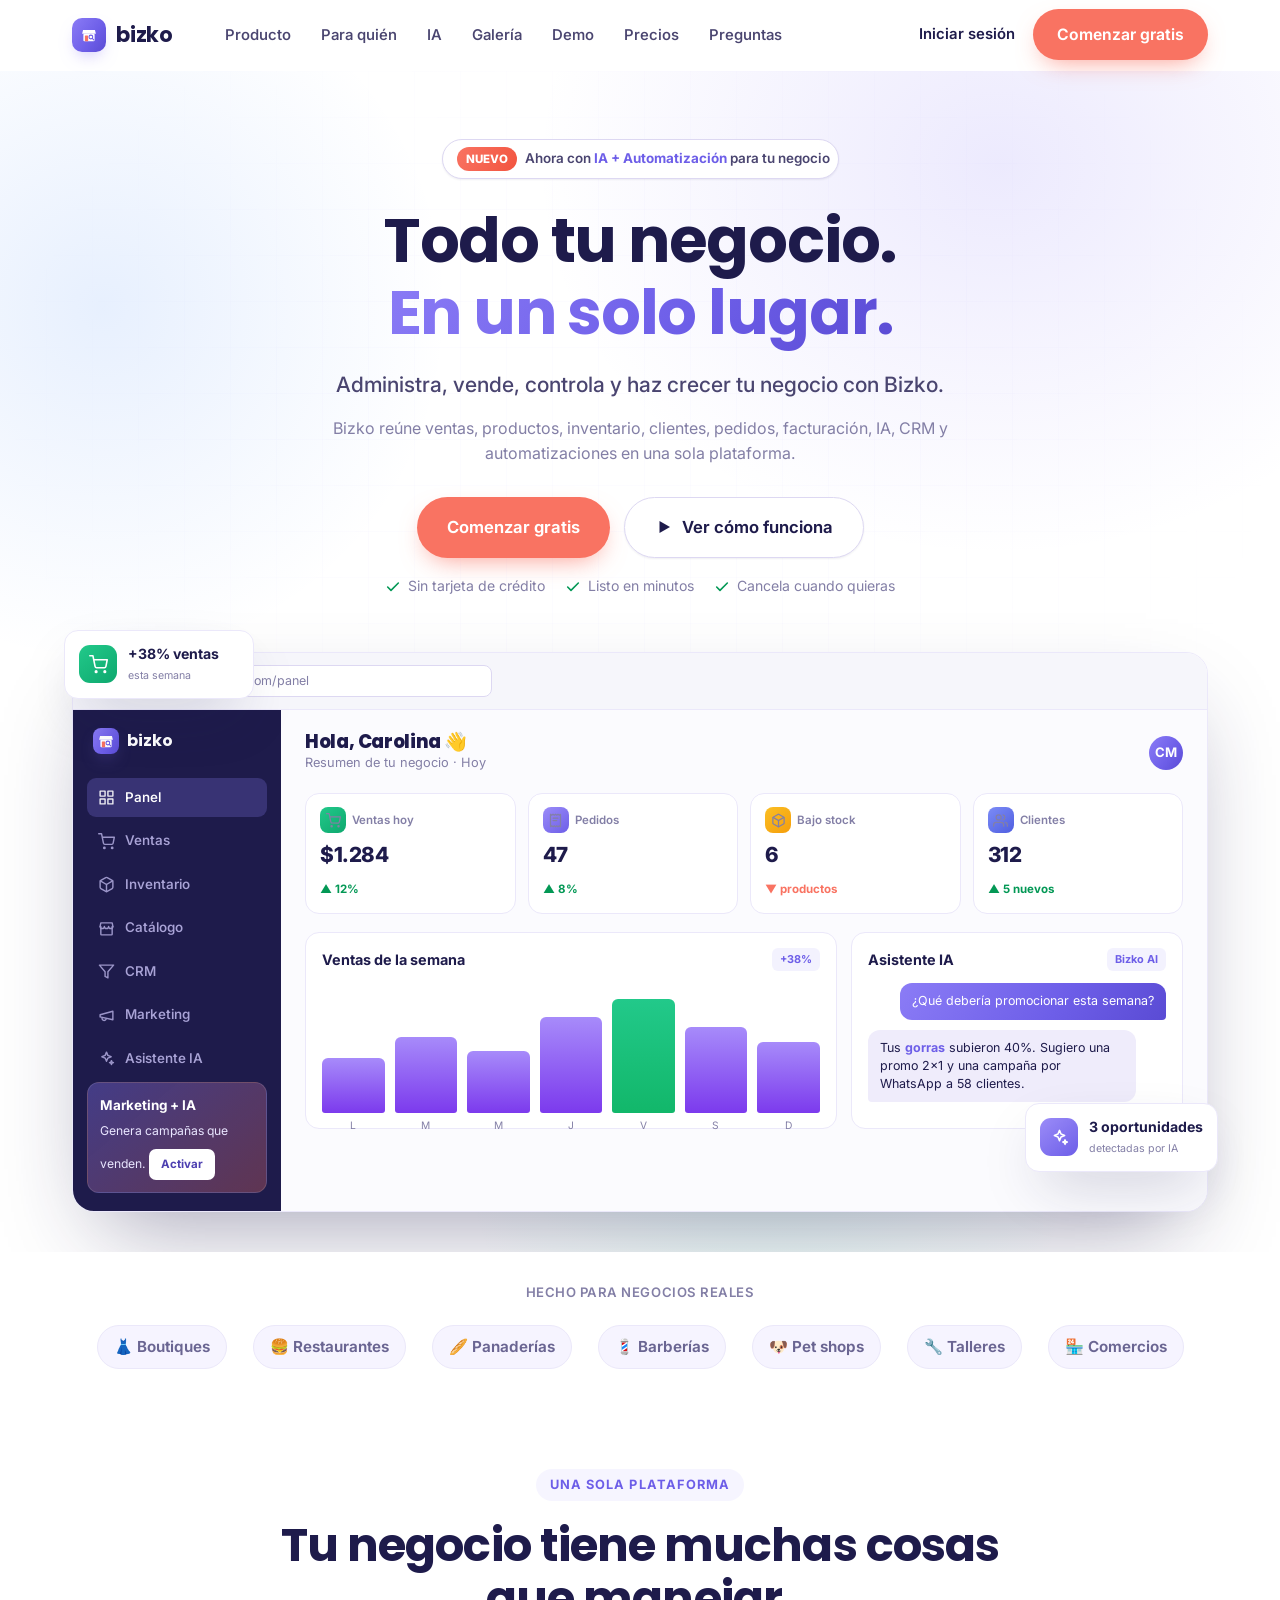
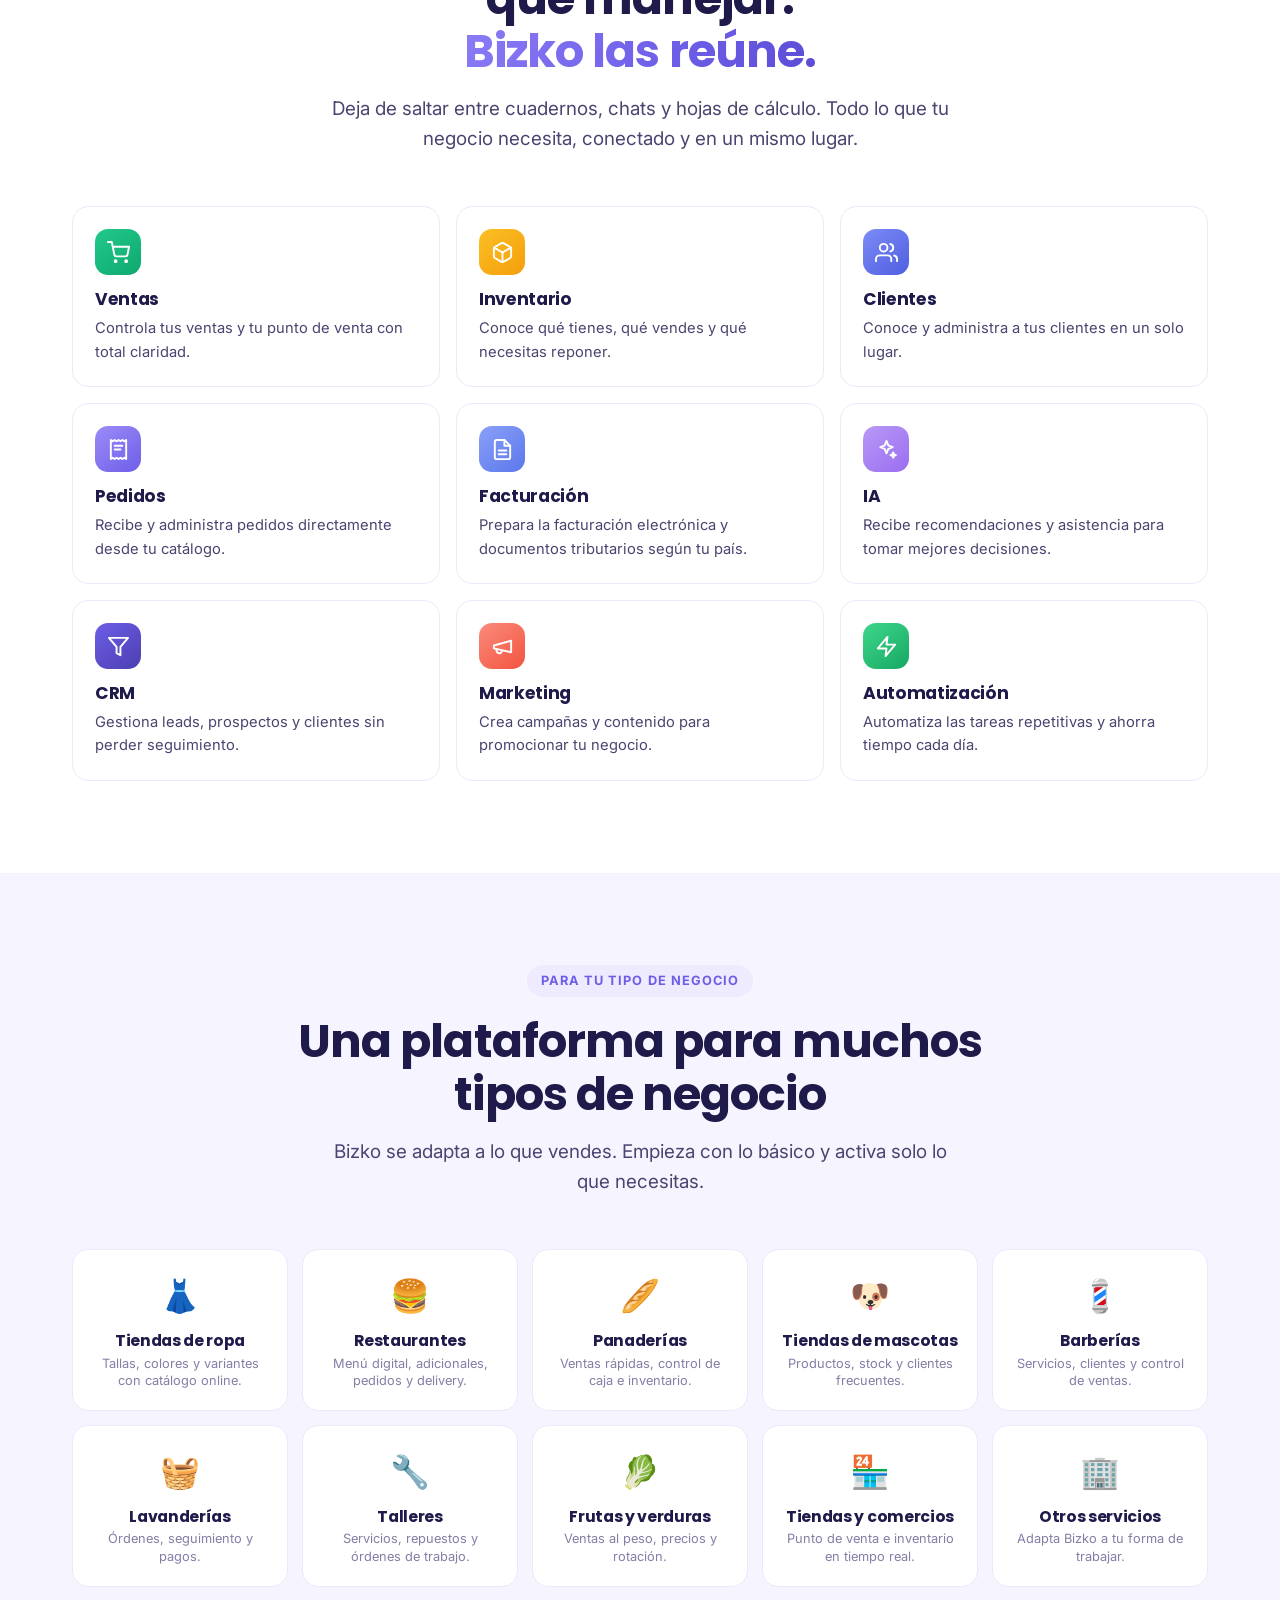
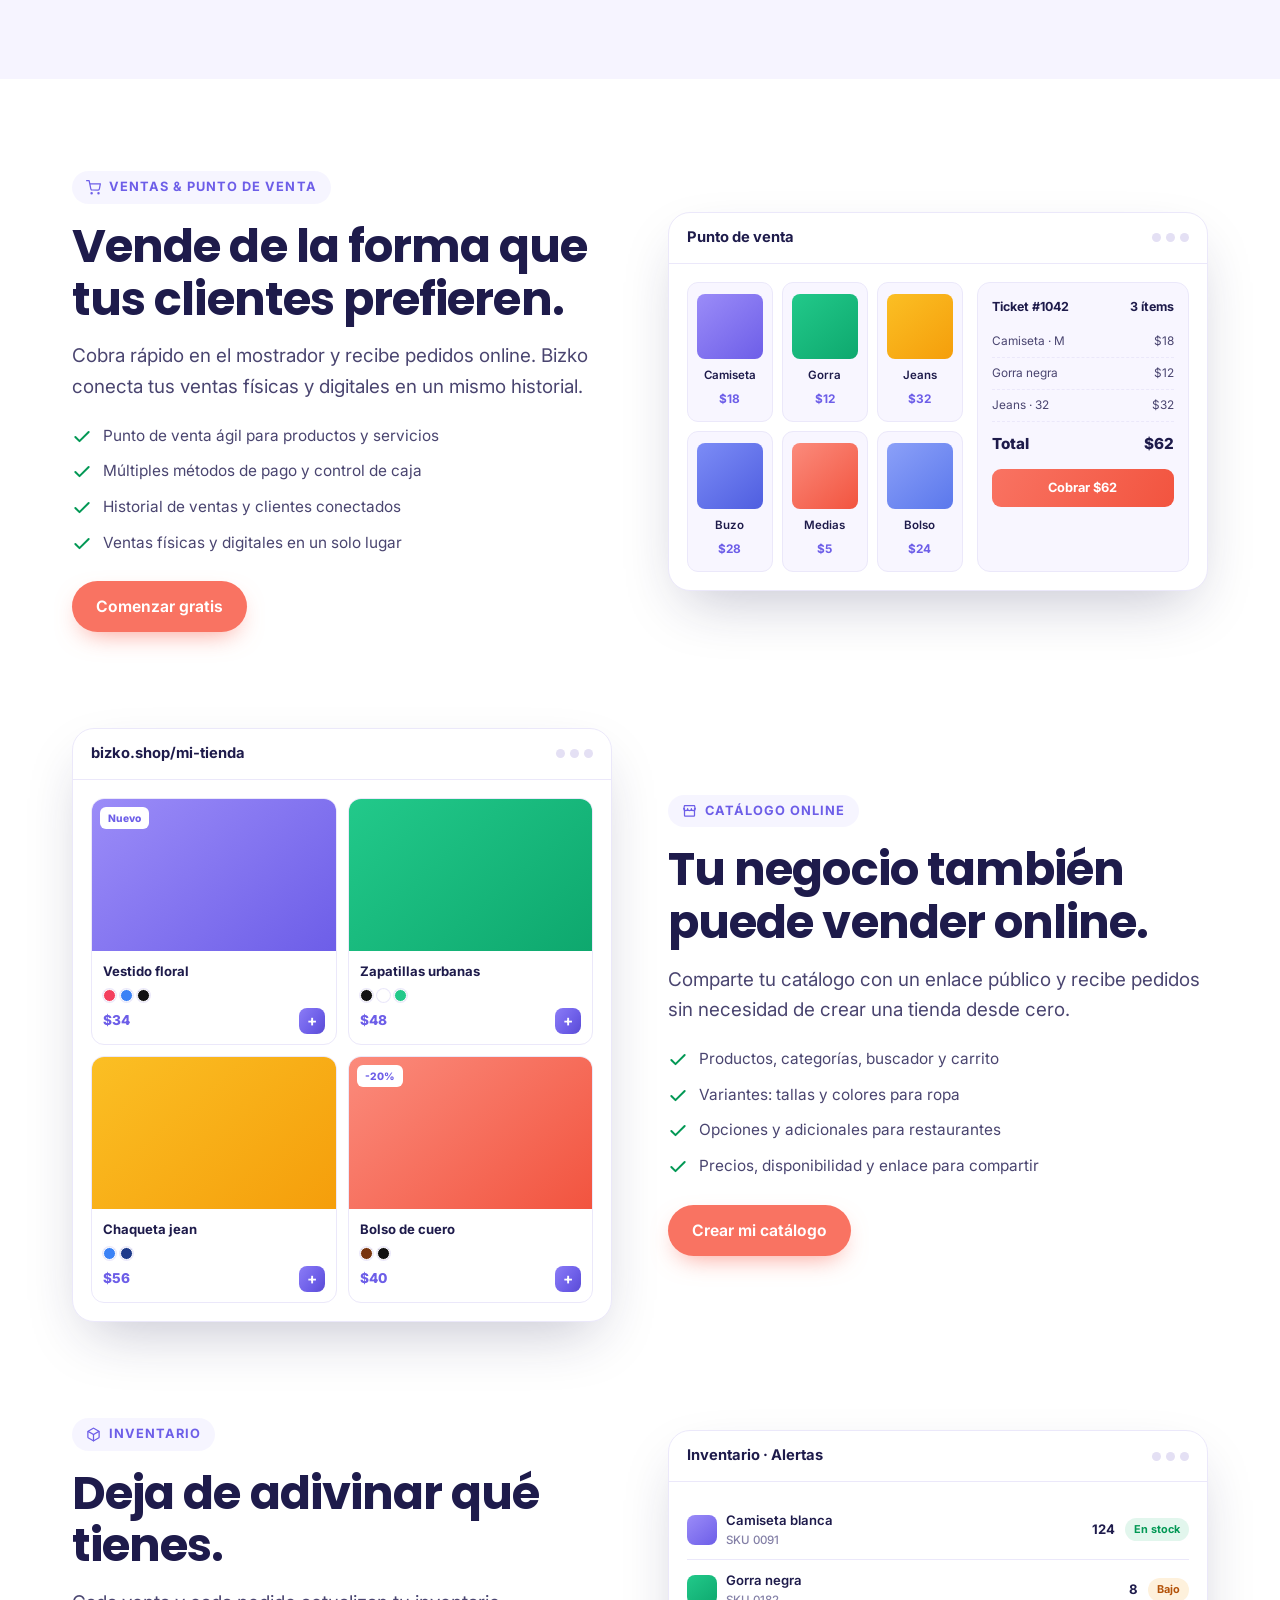
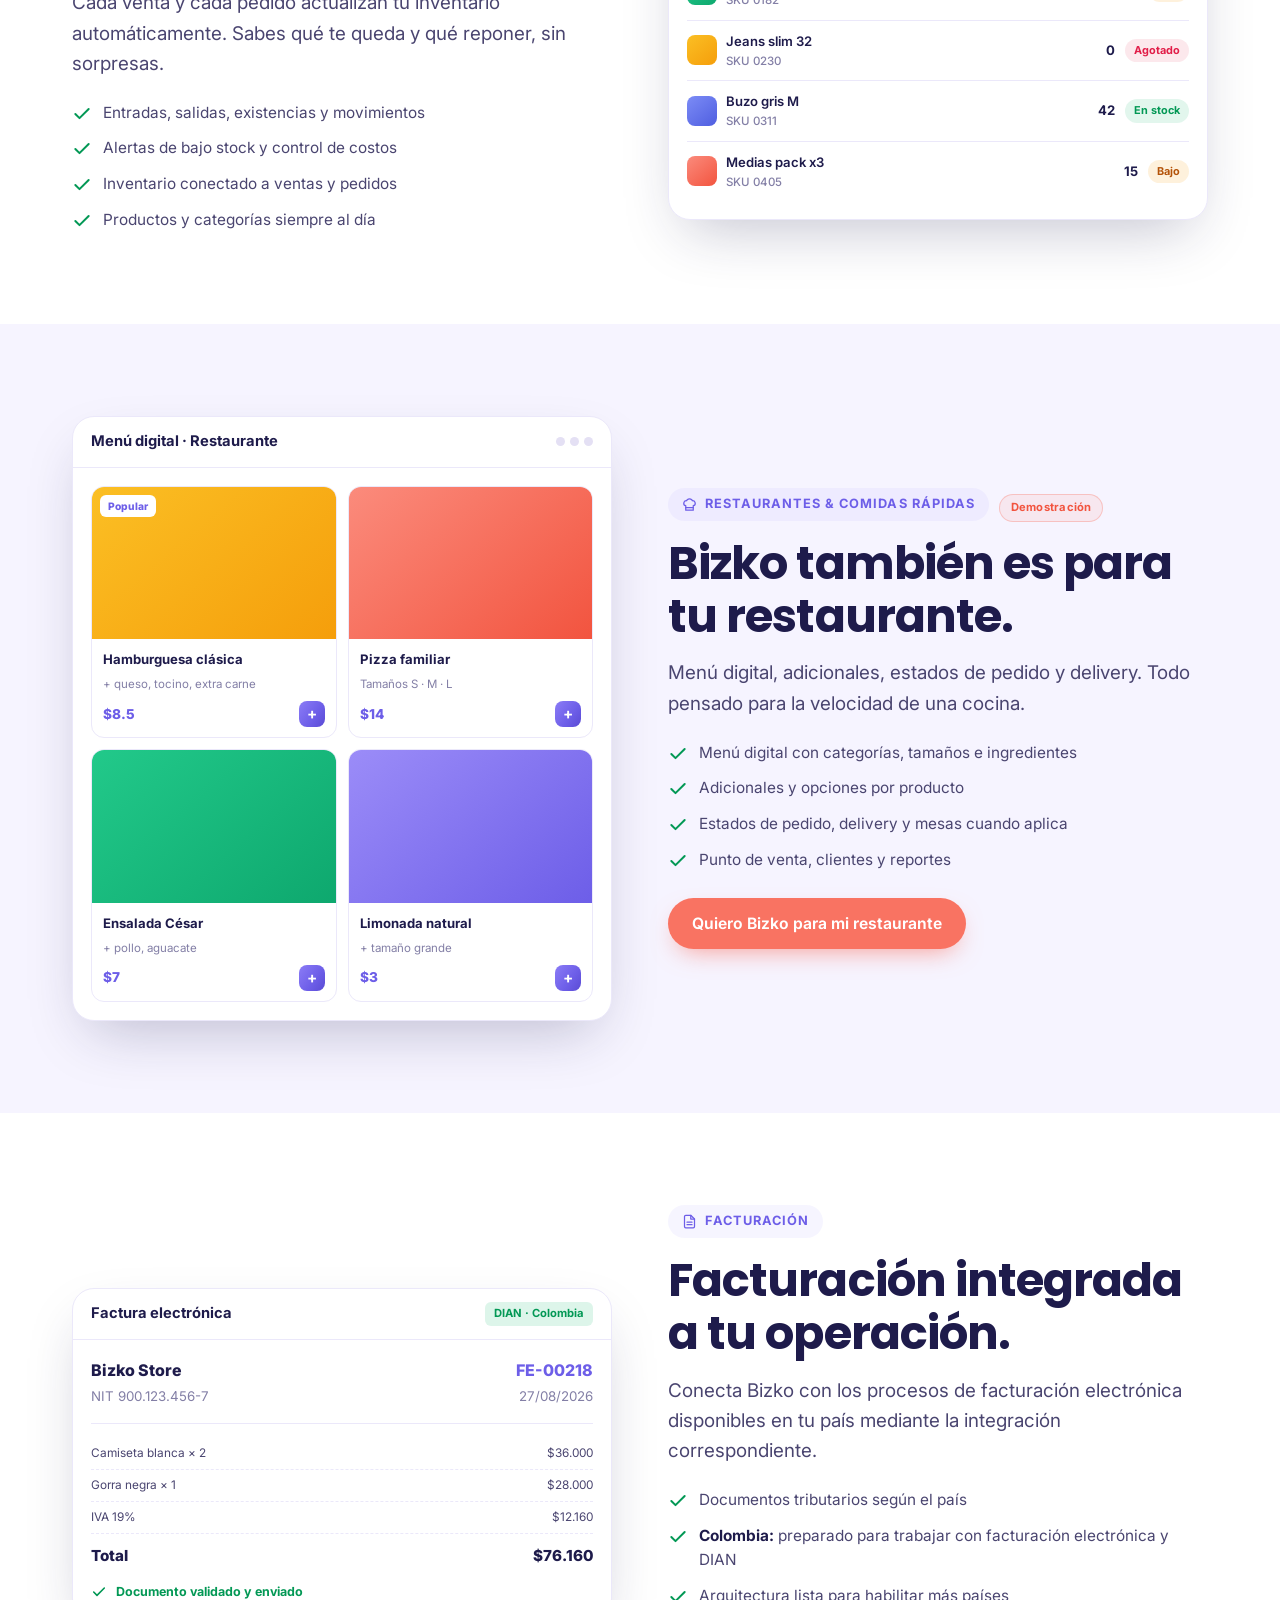
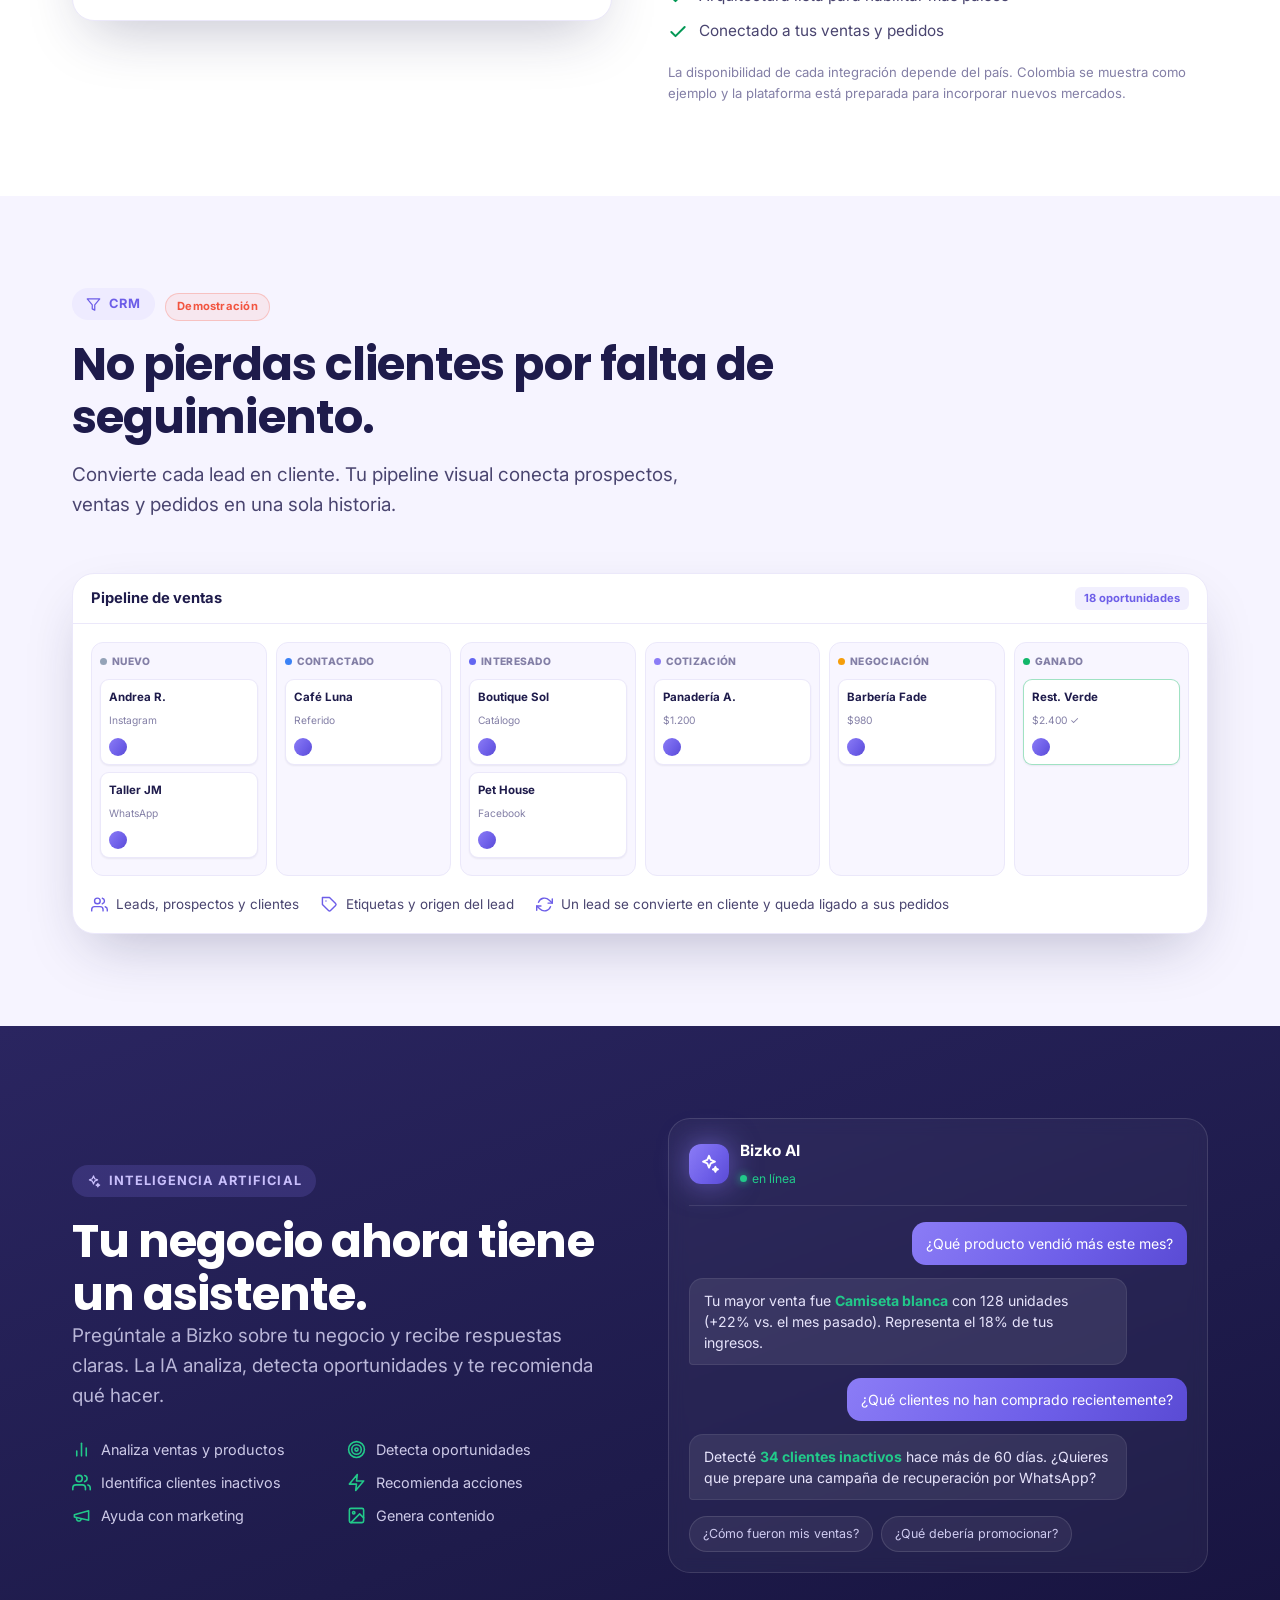
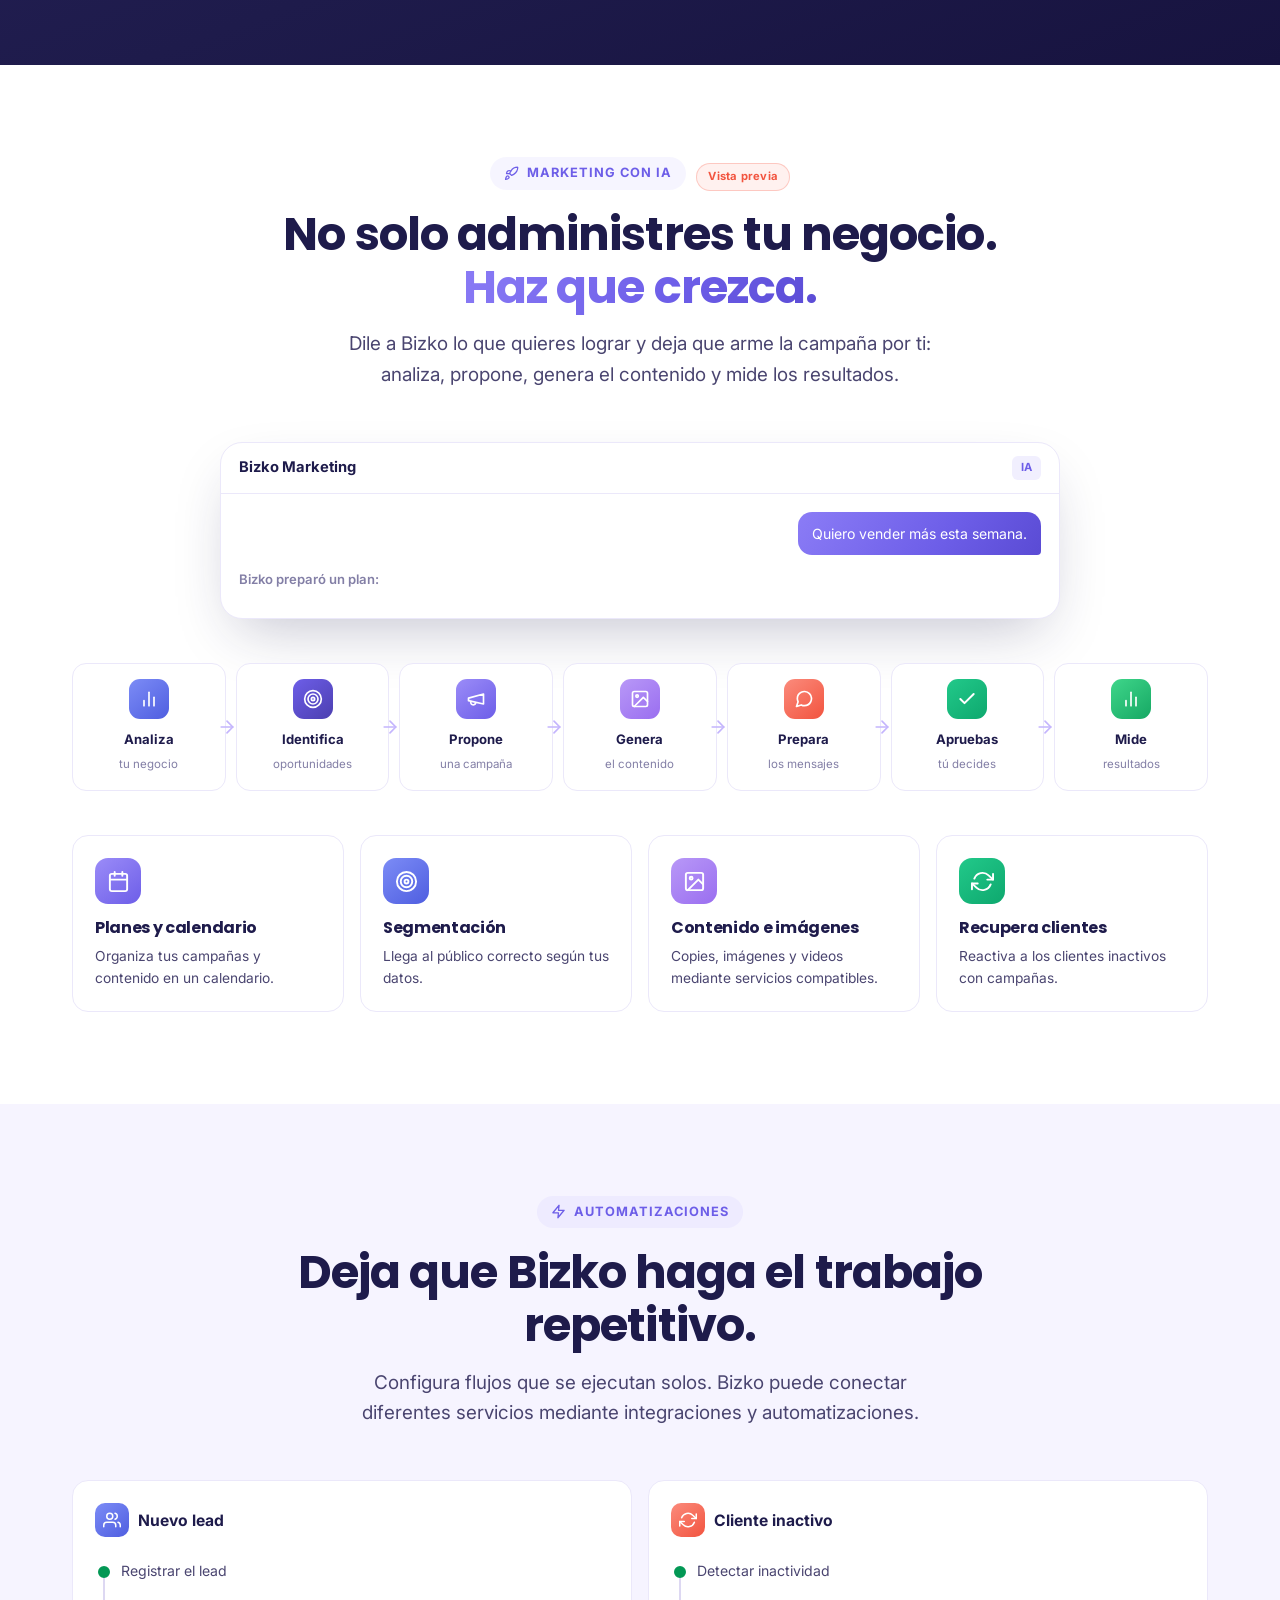
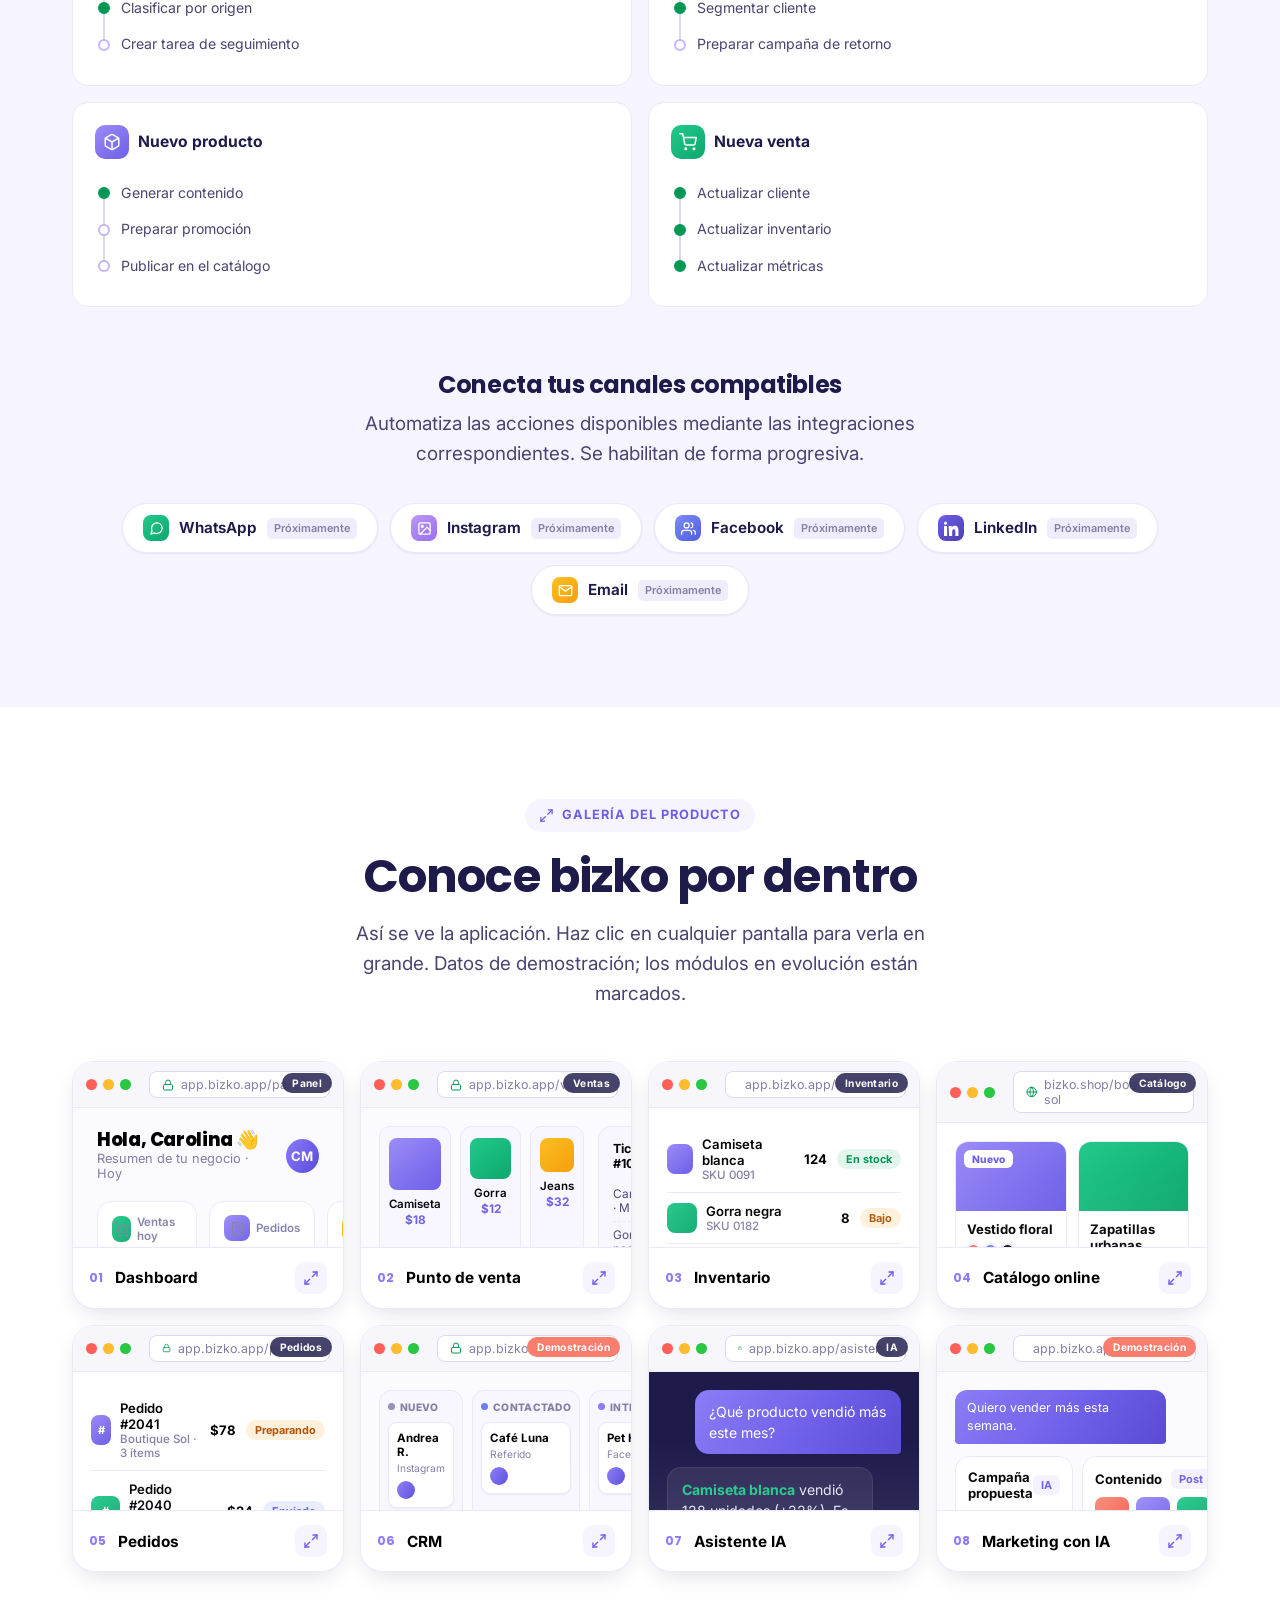
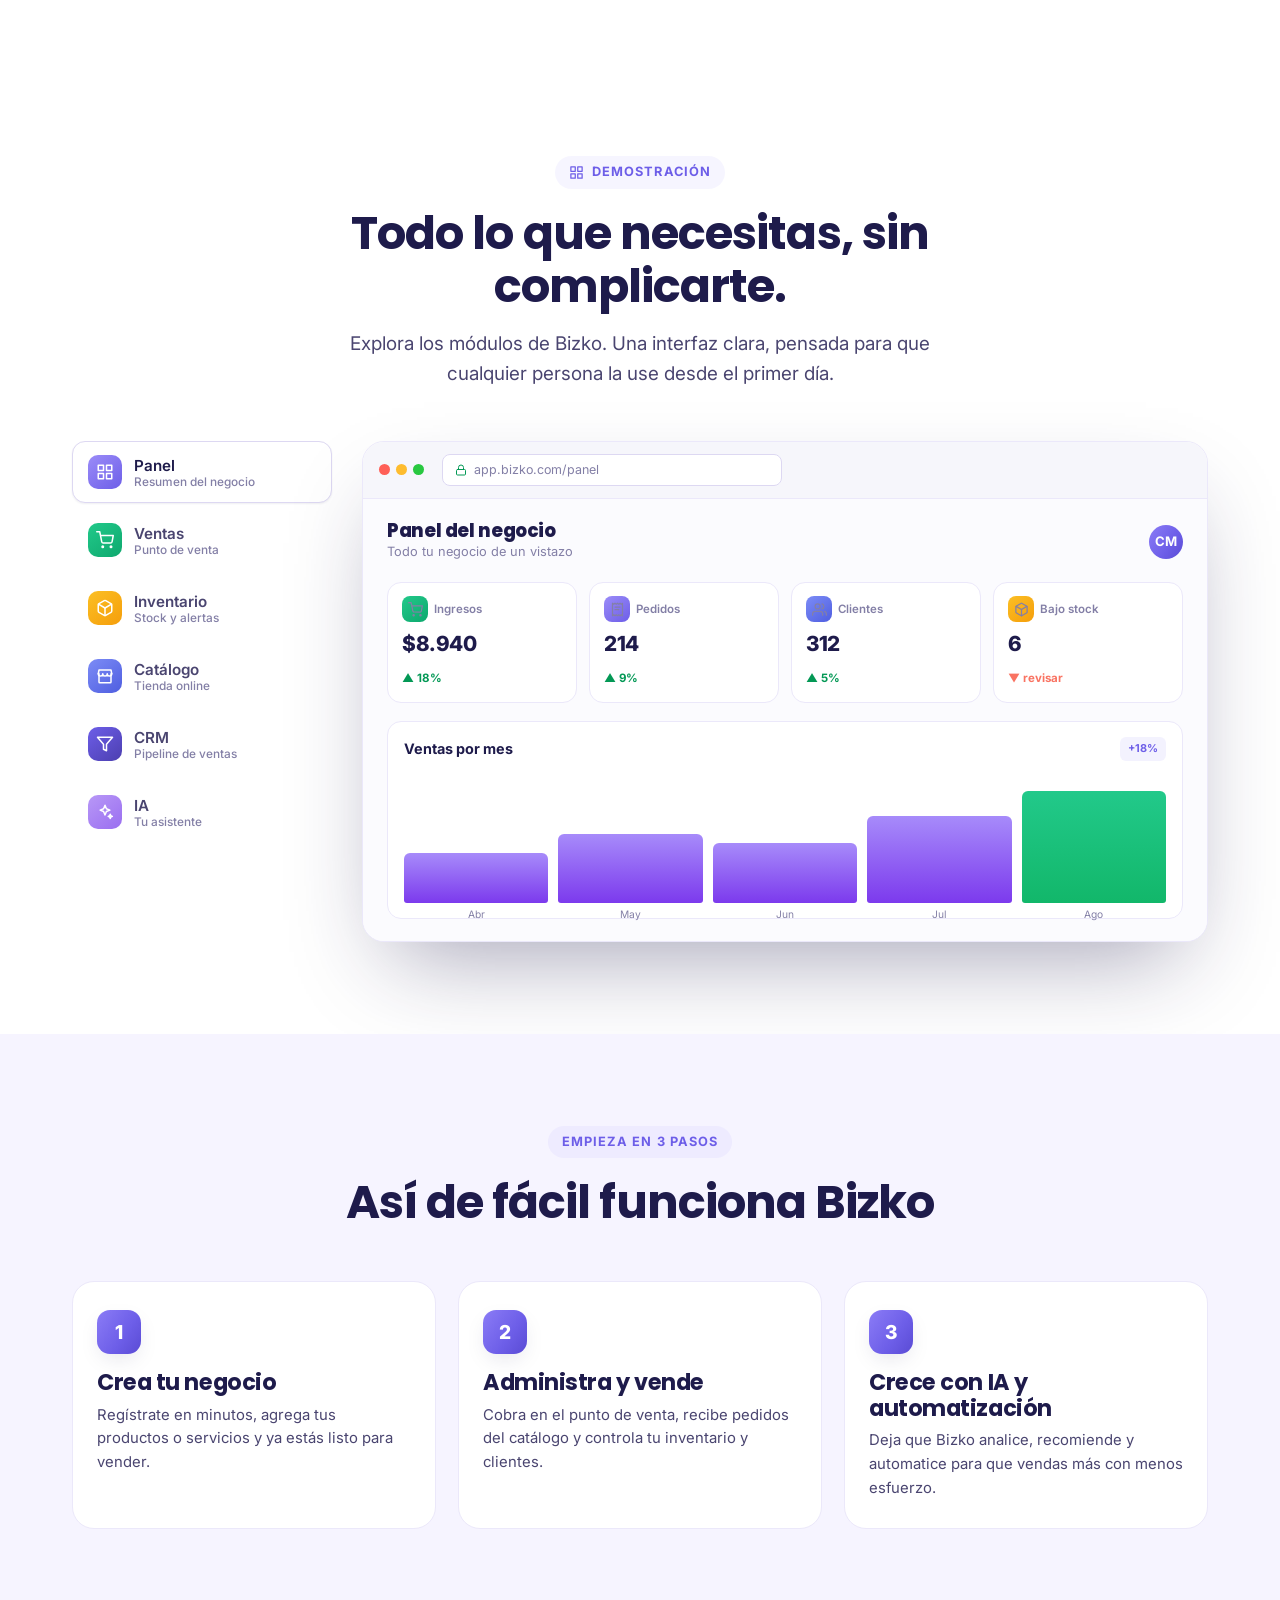
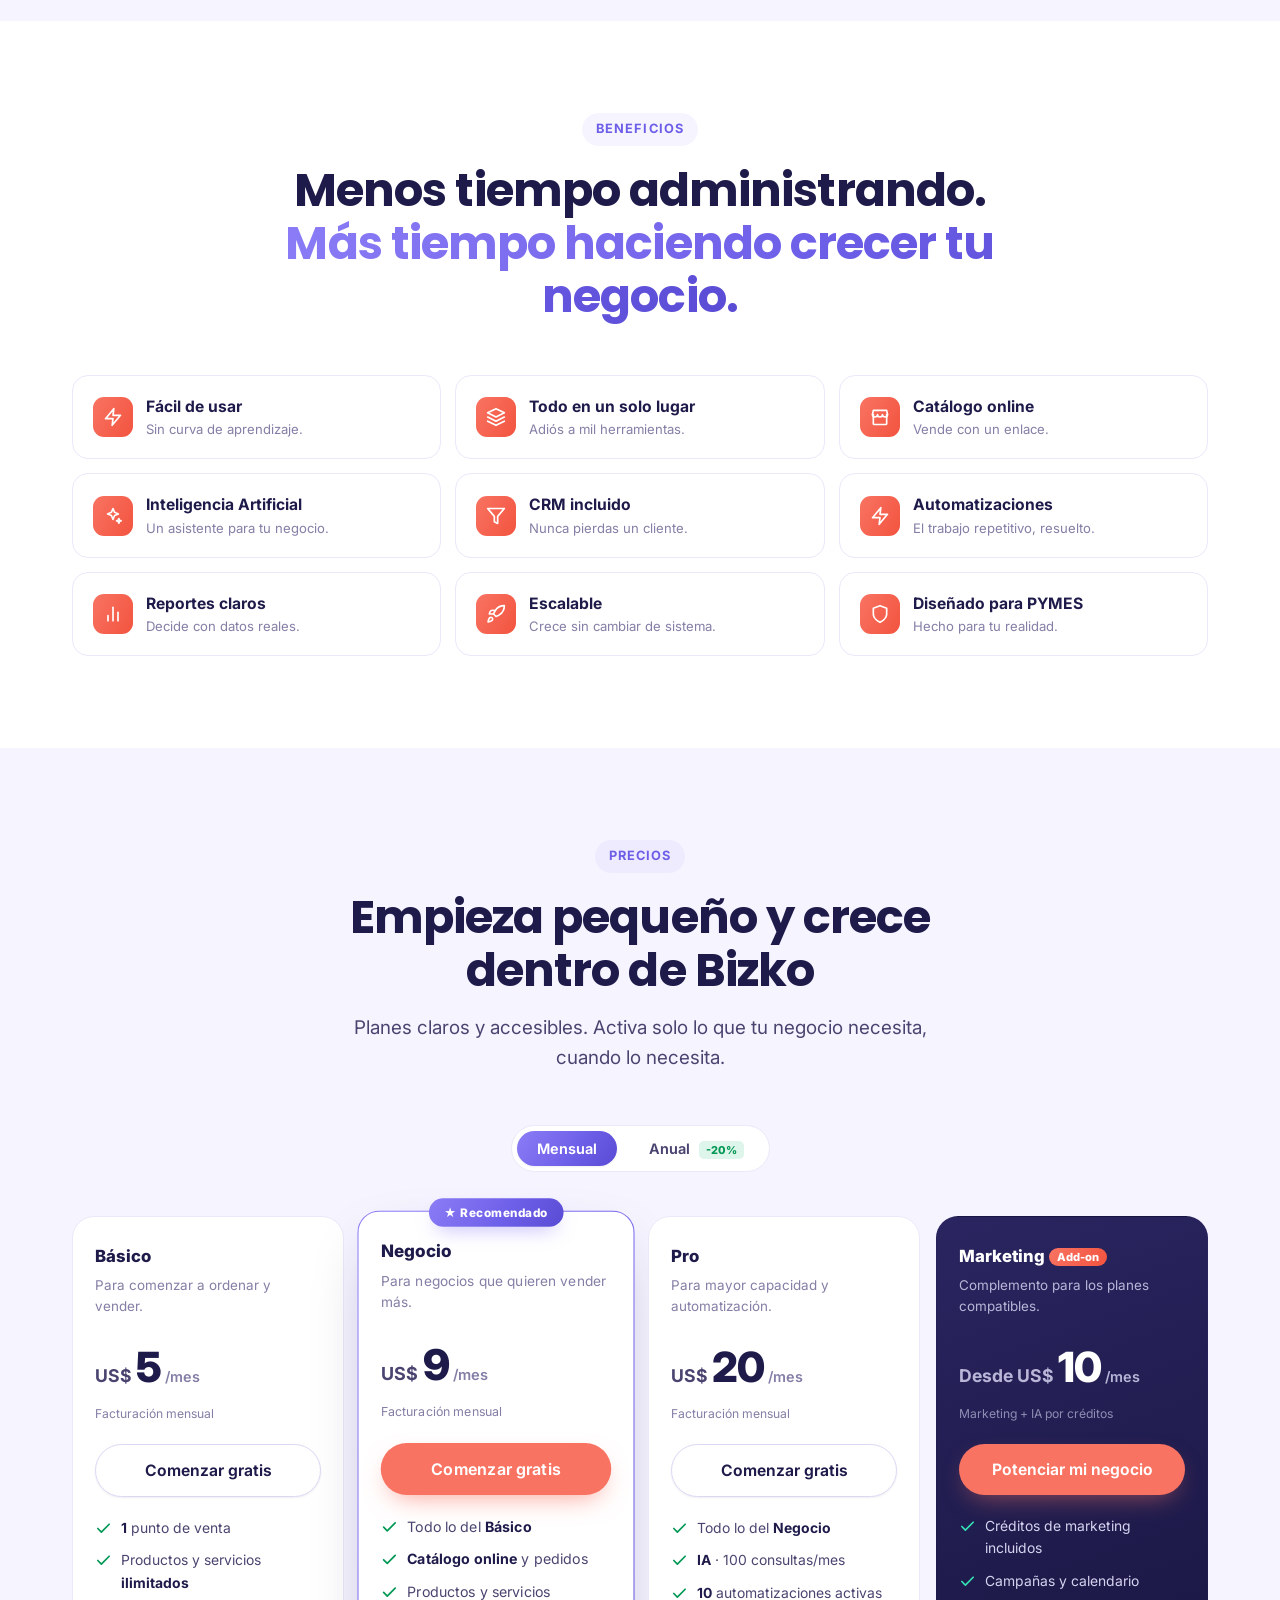
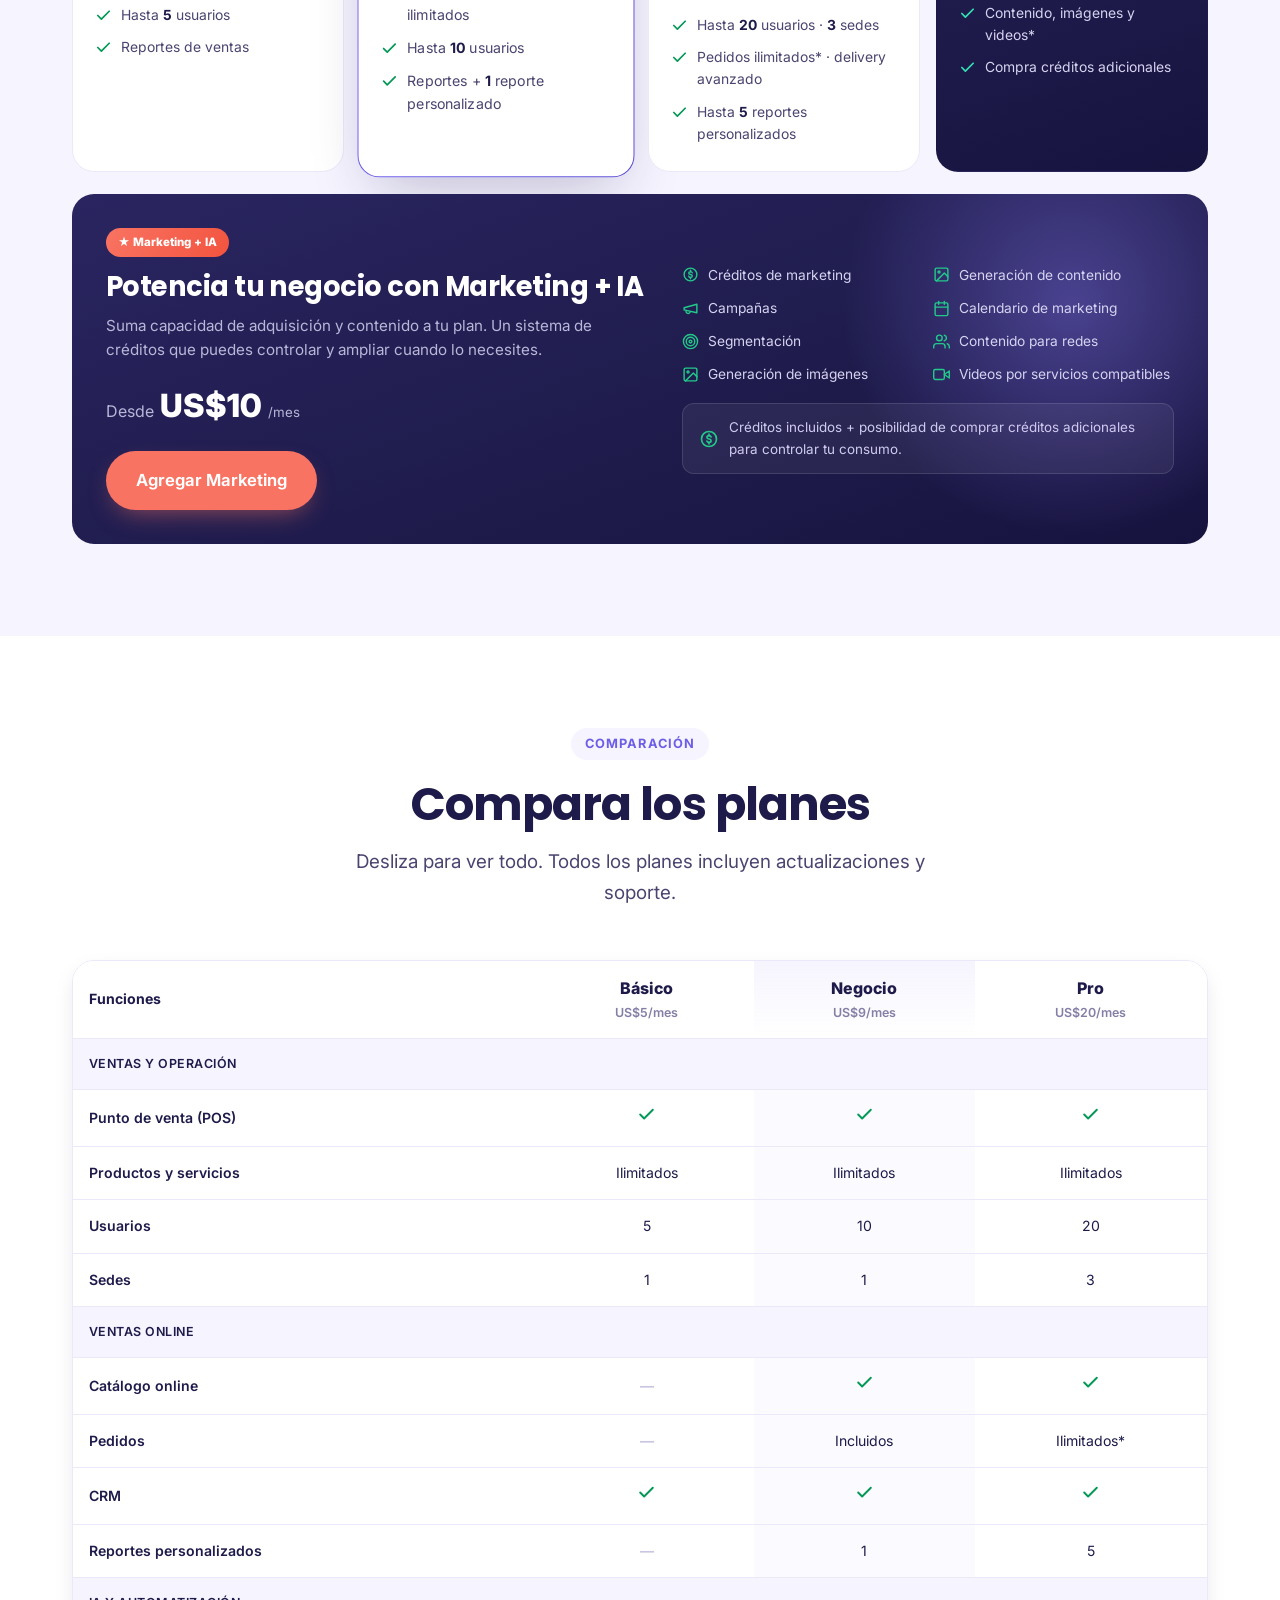
==== commit e0edc050: "Apply official bizko brand and add product gallery Align the landing with the bizko brand manual v1." ====
--- a/index.html
+++ b/index.html
@@ -5,7 +5,7 @@
   <meta name="viewport" content="width=device-width, initial-scale=1.0" />
   <title>Bizko | Administra, vende y haz crecer tu negocio</title>
   <meta name="description" content="Bizko es la plataforma para PYMES que reúne ventas, inventario, catálogo, clientes, IA, CRM, marketing y automatizaciones en un solo lugar." />
-  <meta name="theme-color" content="#7c3aed" />
+  <meta name="theme-color" content="#8b7cf6" />
   <link rel="canonical" href="https://bizko.app/" />
 
   <!-- Open Graph -->
@@ -15,11 +15,11 @@
   <meta property="og:locale" content="es_LA" />
   <meta name="twitter:card" content="summary_large_image" />
 
-  <link rel="icon" href="data:image/svg+xml,<svg xmlns='http://www.w3.org/2000/svg' viewBox='0 0 100 100'><rect width='100' height='100' rx='24' fill='%237c3aed'/><path d='M54 18 30 56h16l-6 26 32-42H54l8-22z' fill='white'/></svg>" />
+  <link rel="icon" href="data:image/svg+xml,<svg xmlns='http://www.w3.org/2000/svg' viewBox='0 0 100 100'><rect width='100' height='100' rx='24' fill='%238b7cf6'/><path d='M22 28 H78 L84 44 H16 Z' fill='white'/><rect x='24' y='45' width='52' height='38' rx='5' fill='white'/><rect x='31' y='53' width='15' height='30' rx='3' fill='%23f97362'/><circle cx='60' cy='60' r='9' fill='none' stroke='%236d5ee8' stroke-width='5'/><line x1='67' y1='67' x2='75' y2='75' stroke='%236d5ee8' stroke-width='5' stroke-linecap='round'/></svg>" />
 
   <link rel="preconnect" href="https://fonts.googleapis.com" />
   <link rel="preconnect" href="https://fonts.gstatic.com" crossorigin />
-  <link href="https://fonts.googleapis.com/css2?family=Inter:wght@400;500;550;600;650;700;800;850;900&display=swap" rel="stylesheet" />
+  <link href="https://fonts.googleapis.com/css2?family=Poppins:wght@500;600;700;800&family=Inter:wght@400;500;550;600;650;700;800;850;900&display=swap" rel="stylesheet" />
   <link rel="stylesheet" href="assets/styles.css" />
 
   <script type="application/ld+json">
@@ -45,6 +45,13 @@
 <!-- ===== SVG SPRITE ===== -->
 <svg width="0" height="0" style="position:absolute" aria-hidden="true">
   <defs>
+    <symbol id="logo" viewBox="0 0 32 32">
+      <path d="M6.5 8 H25.5 L27 13.8 H5 Z" fill="#ffffff"/>
+      <rect x="7" y="14" width="18" height="12" rx="1.6" fill="#ffffff"/>
+      <rect x="9.4" y="16.6" width="5.2" height="9.4" rx="1" fill="#f97362"/>
+      <circle cx="19" cy="19.2" r="3" fill="none" stroke="#6d5ee8" stroke-width="1.7"/>
+      <line x1="21.2" y1="21.4" x2="23.6" y2="23.8" stroke="#6d5ee8" stroke-width="1.7" stroke-linecap="round"/>
+    </symbol>
     <symbol id="i-cart" viewBox="0 0 24 24" fill="none" stroke="currentColor" stroke-width="2" stroke-linecap="round" stroke-linejoin="round"><circle cx="9" cy="21" r="1"/><circle cx="20" cy="21" r="1"/><path d="M1 1h4l2.68 13.39a2 2 0 0 0 2 1.61h9.72a2 2 0 0 0 2-1.61L23 6H6"/></symbol>
     <symbol id="i-box" viewBox="0 0 24 24" fill="none" stroke="currentColor" stroke-width="2" stroke-linecap="round" stroke-linejoin="round"><path d="M21 16V8a2 2 0 0 0-1-1.73l-7-4a2 2 0 0 0-2 0l-7 4A2 2 0 0 0 3 8v8a2 2 0 0 0 1 1.73l7 4a2 2 0 0 0 2 0l7-4A2 2 0 0 0 21 16z"/><polyline points="3.27 6.96 12 12.01 20.73 6.96"/><line x1="12" y1="22.08" x2="12" y2="12"/></symbol>
     <symbol id="i-users" viewBox="0 0 24 24" fill="none" stroke="currentColor" stroke-width="2" stroke-linecap="round" stroke-linejoin="round"><path d="M17 21v-2a4 4 0 0 0-4-4H5a4 4 0 0 0-4 4v2"/><circle cx="9" cy="7" r="4"/><path d="M23 21v-2a4 4 0 0 0-3-3.87"/><path d="M16 3.13a4 4 0 0 1 0 7.75"/></symbol>
@@ -81,6 +88,8 @@
     <symbol id="i-msg" viewBox="0 0 24 24" fill="none" stroke="currentColor" stroke-width="2" stroke-linecap="round" stroke-linejoin="round"><path d="M21 11.5a8.38 8.38 0 0 1-.9 3.8 8.5 8.5 0 0 1-7.6 4.7 8.38 8.38 0 0 1-3.8-.9L3 21l1.9-5.7a8.38 8.38 0 0 1-.9-3.8 8.5 8.5 0 0 1 4.7-7.6 8.38 8.38 0 0 1 3.8-.9h.5a8.48 8.48 0 0 1 8 8v.5z"/></symbol>
     <symbol id="i-mail" viewBox="0 0 24 24" fill="none" stroke="currentColor" stroke-width="2" stroke-linecap="round" stroke-linejoin="round"><path d="M4 4h16c1.1 0 2 .9 2 2v12c0 1.1-.9 2-2 2H4c-1.1 0-2-.9-2-2V6c0-1.1.9-2 2-2z"/><polyline points="22,6 12,13 2,6"/></symbol>
     <symbol id="i-in" viewBox="0 0 24 24" fill="currentColor"><path d="M4.98 3.5C4.98 4.88 3.87 6 2.5 6S0 4.88 0 3.5 1.12 1 2.5 1s2.48 1.12 2.48 2.5zM0 8h5v16H0zm7.5 0h4.78v2.2h.07c.67-1.26 2.3-2.6 4.73-2.6 5.06 0 6 3.33 6 7.66V24h-5v-6.9c0-1.65-.03-3.77-2.3-3.77-2.3 0-2.65 1.8-2.65 3.65V24h-5z"/></symbol>
+    <symbol id="i-x" viewBox="0 0 24 24" fill="none" stroke="currentColor" stroke-width="2.2" stroke-linecap="round" stroke-linejoin="round"><line x1="18" y1="6" x2="6" y2="18"/><line x1="6" y1="6" x2="18" y2="18"/></symbol>
+    <symbol id="i-expand" viewBox="0 0 24 24" fill="none" stroke="currentColor" stroke-width="2" stroke-linecap="round" stroke-linejoin="round"><polyline points="15 3 21 3 21 9"/><polyline points="9 21 3 21 3 15"/><line x1="21" y1="3" x2="14" y2="10"/><line x1="3" y1="21" x2="10" y2="14"/></symbol>
   </defs>
 </svg>
 
@@ -90,7 +99,7 @@
     <nav class="nav" id="nav">
       <a href="#top" class="brand" aria-label="Bizko inicio">
         <span class="brand__mark" aria-hidden="true">
-          <svg viewBox="0 0 24 24" fill="none"><path d="M13 2 4 14h7l-1 8 10-13h-7l3-7z" fill="white"/></svg>
+          <svg viewBox="0 0 32 32"><use href="#logo"/></svg>
         </span>
         Bizko
       </a>
@@ -98,6 +107,7 @@
         <li><a href="#modulos">Producto</a></li>
         <li><a href="#negocios">Para quién</a></li>
         <li><a href="#ia">IA</a></li>
+        <li><a href="#galeria">Galería</a></li>
         <li><a href="#demo">Demo</a></li>
         <li><a href="#precios">Precios</a></li>
         <li><a href="#faq">Preguntas</a></li>
@@ -162,7 +172,7 @@
         <div class="app">
           <aside class="app__side">
             <div class="app__brand">
-              <span class="brand__mark"><svg viewBox="0 0 24 24"><path d="M13 2 4 14h7l-1 8 10-13h-7l3-7z" fill="white"/></svg></span>
+              <span class="brand__mark"><svg viewBox="0 0 32 32"><use href="#logo"/></svg></span>
               Bizko
             </div>
             <span class="app__nav-i active"><svg><use href="#i-grid"/></svg> Panel</span>
@@ -363,7 +373,7 @@
           <div class="mediacard__body">
             <div class="catalog">
               <div class="cat-item"><div class="ph ic-violet"><span class="badge">Nuevo</span></div><div class="cat-item__b"><b>Vestido floral</b><div class="swatches"><i style="background:#f43f5e"></i><i style="background:#3b82f6"></i><i style="background:#111"></i></div><div class="row"><span class="price">$34</span><span class="add">+</span></div></div></div>
-              <div class="cat-item"><div class="ph ic-teal"></div><div class="cat-item__b"><b>Zapatillas urbanas</b><div class="swatches"><i style="background:#111"></i><i style="background:#fff"></i><i style="background:#22d3a5"></i></div><div class="row"><span class="price">$48</span><span class="add">+</span></div></div></div>
+              <div class="cat-item"><div class="ph ic-teal"></div><div class="cat-item__b"><b>Zapatillas urbanas</b><div class="swatches"><i style="background:#111"></i><i style="background:#fff"></i><i style="background:#22c98a"></i></div><div class="row"><span class="price">$48</span><span class="add">+</span></div></div></div>
               <div class="cat-item"><div class="ph ic-amber"></div><div class="cat-item__b"><b>Chaqueta jean</b><div class="swatches"><i style="background:#3b82f6"></i><i style="background:#1e3a8a"></i></div><div class="row"><span class="price">$56</span><span class="add">+</span></div></div></div>
               <div class="cat-item"><div class="ph ic-coral"><span class="badge">-20%</span></div><div class="cat-item__b"><b>Bolso de cuero</b><div class="swatches"><i style="background:#78350f"></i><i style="background:#111"></i></div><div class="row"><span class="price">$40</span><span class="add">+</span></div></div></div>
             </div>
@@ -420,7 +430,7 @@
         </div>
       </div>
       <div class="feature__body reveal">
-        <span class="eyebrow"><svg width="15" height="15"><use href="#i-chef"/></svg> Restaurantes & comidas rápidas</span>
+        <span class="eyebrow"><svg width="15" height="15"><use href="#i-chef"/></svg> Restaurantes & comidas rápidas</span><span class="tag-demo">Demostración</span>
         <h2>Bizko también es para tu restaurante.</h2>
         <p class="lead">Menú digital, adicionales, estados de pedido y delivery. Todo pensado para la velocidad de una cocina.</p>
         <ul class="feature__list">
@@ -453,7 +463,7 @@
       </div>
       <div class="feature__media reveal">
         <div class="mediacard">
-          <div class="mediacard__head"><h5>Factura electrónica</h5><span style="font-size:.7rem;font-weight:700;color:var(--accent-strong);background:rgba(16,185,129,.12);padding:3px 9px;border-radius:6px;">DIAN · Colombia</span></div>
+          <div class="mediacard__head"><h5>Factura electrónica</h5><span style="font-size:.7rem;font-weight:700;color:var(--accent-strong);background:rgba(18,183,106,.14);padding:3px 9px;border-radius:6px;">DIAN · Colombia</span></div>
           <div class="mediacard__body">
             <div style="display:flex;justify-content:space-between;padding-bottom:14px;border-bottom:1px solid var(--border);margin-bottom:14px;">
               <div><div style="font-weight:800;">Bizko Store</div><small style="color:var(--text-muted)">NIT 900.123.456-7</small></div>
@@ -475,13 +485,13 @@
 <section class="section section--soft" id="crm">
   <div class="container">
     <div class="section-head reveal">
-      <span class="eyebrow"><svg width="15" height="15"><use href="#i-funnel"/></svg> CRM</span>
+      <span class="eyebrow"><svg width="15" height="15"><use href="#i-funnel"/></svg> CRM</span><span class="tag-demo">Demostración</span>
       <h2>No pierdas clientes por falta de seguimiento.</h2>
       <p class="lead">Convierte cada lead en cliente. Tu pipeline visual conecta prospectos, ventas y pedidos en una sola historia.</p>
     </div>
     <div class="reveal">
       <div class="mediacard">
-        <div class="mediacard__head"><h5>Pipeline de ventas</h5><span style="font-size:.7rem;font-weight:700;color:var(--violet-600);background:rgba(124,58,237,.1);padding:3px 9px;border-radius:6px;">18 oportunidades</span></div>
+        <div class="mediacard__head"><h5>Pipeline de ventas</h5><span style="font-size:.7rem;font-weight:700;color:var(--violet-600);background:rgba(139,124,246,.12);padding:3px 9px;border-radius:6px;">18 oportunidades</span></div>
         <div class="mediacard__body">
           <div class="pipeline">
             <div class="pipe-col"><h6><span class="dot" style="background:#94a3b8"></span> Nuevo</h6>
@@ -495,14 +505,14 @@
               <div class="pipe-card"><b>Boutique Sol</b><small>Catálogo</small><div class="av"></div></div>
               <div class="pipe-card"><b>Pet House</b><small>Facebook</small><div class="av"></div></div>
             </div>
-            <div class="pipe-col"><h6><span class="dot" style="background:#7c3aed"></span> Cotización</h6>
+            <div class="pipe-col"><h6><span class="dot" style="background:#8b7cf6"></span> Cotización</h6>
               <div class="pipe-card"><b>Panadería A.</b><small>$1.200</small><div class="av"></div></div>
             </div>
             <div class="pipe-col"><h6><span class="dot" style="background:#f59e0b"></span> Negociación</h6>
               <div class="pipe-card"><b>Barbería Fade</b><small>$980</small><div class="av"></div></div>
             </div>
-            <div class="pipe-col"><h6><span class="dot" style="background:#10b981"></span> Ganado</h6>
-              <div class="pipe-card" style="border-color:rgba(16,185,129,.4)"><b>Rest. Verde</b><small>$2.400 ✓</small><div class="av"></div></div>
+            <div class="pipe-col"><h6><span class="dot" style="background:#12b76a"></span> Ganado</h6>
+              <div class="pipe-card" style="border-color:rgba(18,183,106,.4)"><b>Rest. Verde</b><small>$2.400 ✓</small><div class="av"></div></div>
             </div>
           </div>
           <div style="margin-top:18px;display:flex;gap:22px;flex-wrap:wrap;font-size:.84rem;color:var(--text-soft)">
@@ -559,14 +569,14 @@
 <section class="section" id="marketing">
   <div class="container">
     <div class="section-head section-head--center reveal">
-      <span class="eyebrow"><svg width="15" height="15"><use href="#i-rocket"/></svg> Marketing con IA</span>
+      <span class="eyebrow"><svg width="15" height="15"><use href="#i-rocket"/></svg> Marketing con IA</span><span class="tag-demo">Vista previa</span>
       <h2>No solo administres tu negocio. <span class="gradient-text">Haz que crezca.</span></h2>
       <p class="lead" style="margin:16px auto 0;">Dile a Bizko lo que quieres lograr y deja que arme la campaña por ti: analiza, propone, genera el contenido y mide los resultados.</p>
     </div>
 
     <div class="reveal" style="max-width:840px;margin:0 auto 44px;">
       <div class="mediacard">
-        <div class="mediacard__head"><h5>Bizko Marketing</h5><span style="font-size:.7rem;font-weight:700;color:var(--violet-600);background:rgba(124,58,237,.1);padding:3px 9px;border-radius:6px;">IA</span></div>
+        <div class="mediacard__head"><h5>Bizko Marketing</h5><span style="font-size:.7rem;font-weight:700;color:var(--violet-600);background:rgba(139,124,246,.12);padding:3px 9px;border-radius:6px;">IA</span></div>
         <div class="mediacard__body">
           <div class="ai-msgs" style="margin-bottom:8px">
             <div class="ai-msg q" style="background:var(--grad-brand);color:#fff">Quiero vender más esta semana.</div>
@@ -649,6 +659,191 @@
       <div class="channel"><span class="ci ic-blue"><svg><use href="#i-users"/></svg></span> Facebook <small>Próximamente</small></div>
       <div class="channel"><span class="ci ic-indigo"><svg><use href="#i-in"/></svg></span> LinkedIn <small>Próximamente</small></div>
       <div class="channel"><span class="ci ic-amber"><svg><use href="#i-mail"/></svg></span> Email <small>Próximamente</small></div>
+    </div>
+  </div>
+</section>
+
+<!-- ===== GALERÍA DEL PRODUCTO ===== -->
+<section class="section" id="galeria">
+  <div class="container">
+    <div class="section-head section-head--center reveal">
+      <span class="eyebrow"><svg width="15" height="15"><use href="#i-expand"/></svg> Galería del producto</span>
+      <h2>Conoce bizko por dentro</h2>
+      <p class="lead" style="margin:16px auto 0;">Así se ve la aplicación. Haz clic en cualquier pantalla para verla en grande. Datos de demostración; los módulos en evolución están marcados.</p>
+    </div>
+
+    <div class="gallery-grid reveal">
+      <!-- 01 Dashboard -->
+      <button class="gal-item" data-n="01" data-title="Dashboard">
+        <span class="gal-badge">Panel</span>
+        <div class="gal-preview">
+          <div class="frame">
+            <div class="frame__bar"><div class="frame__dots"><i></i><i></i><i></i></div><div class="frame__url"><svg><use href="#i-lock"/></svg> app.bizko.app/panel</div></div>
+            <div class="app__main" style="background:#fbfaff">
+              <div class="app__topbar"><div class="app__hello"><h4>Hola, Carolina 👋</h4><p>Resumen de tu negocio · Hoy</p></div><div class="app__avatar">CM</div></div>
+              <div class="kpis">
+                <div class="kpi"><div class="kpi__label"><span class="kpi__ic ic-teal"><svg><use href="#i-cart"/></svg></span> Ventas hoy</div><div class="kpi__val">$1.284</div><span class="kpi__delta up">▲ 12%</span></div>
+                <div class="kpi"><div class="kpi__label"><span class="kpi__ic ic-violet"><svg><use href="#i-receipt"/></svg></span> Pedidos</div><div class="kpi__val">47</div><span class="kpi__delta up">▲ 8%</span></div>
+                <div class="kpi"><div class="kpi__label"><span class="kpi__ic ic-amber"><svg><use href="#i-box"/></svg></span> Bajo stock</div><div class="kpi__val">6</div><span class="kpi__delta down">▼ items</span></div>
+                <div class="kpi"><div class="kpi__label"><span class="kpi__ic ic-blue"><svg><use href="#i-users"/></svg></span> Clientes</div><div class="kpi__val">312</div><span class="kpi__delta up">▲ 5</span></div>
+              </div>
+              <div class="app__panels">
+                <div class="panel"><div class="panel__head"><h5>Ventas de la semana</h5><span class="tag">+38%</span></div>
+                  <div class="bars"><div class="bar" style="height:45%"><span>L</span></div><div class="bar" style="height:62%"><span>M</span></div><div class="bar" style="height:50%"><span>M</span></div><div class="bar" style="height:78%"><span>J</span></div><div class="bar accent" style="height:92%"><span>V</span></div><div class="bar" style="height:70%"><span>S</span></div><div class="bar" style="height:58%"><span>D</span></div></div>
+                </div>
+                <div class="panel"><div class="panel__head"><h5>Asistente IA</h5><span class="tag">bizko AI</span></div>
+                  <div class="ai-mini"><div class="ai-bubble user">¿Qué promociono hoy?</div><div class="ai-bubble bot">Tus <b>gorras</b> subieron 40%. Sugiero un 2x1.</div></div>
+                </div>
+              </div>
+            </div>
+          </div>
+        </div>
+        <div class="gal-cap"><span class="n">01</span><b>Dashboard</b><span class="zoom"><svg><use href="#i-expand"/></svg></span></div>
+      </button>
+
+      <!-- 02 Punto de venta -->
+      <button class="gal-item" data-n="02" data-title="Punto de venta">
+        <span class="gal-badge">Ventas</span>
+        <div class="gal-preview">
+          <div class="frame">
+            <div class="frame__bar"><div class="frame__dots"><i></i><i></i><i></i></div><div class="frame__url"><svg><use href="#i-lock"/></svg> app.bizko.app/ventas</div></div>
+            <div class="mediacard__body" style="background:#fbfaff">
+              <div class="pos">
+                <div class="pos__items">
+                  <div class="pos__item"><div class="thumb ic-violet"></div><span>Camiseta</span><b>$18</b></div>
+                  <div class="pos__item"><div class="thumb ic-teal"></div><span>Gorra</span><b>$12</b></div>
+                  <div class="pos__item"><div class="thumb ic-amber"></div><span>Jeans</span><b>$32</b></div>
+                  <div class="pos__item"><div class="thumb ic-blue"></div><span>Buzo</span><b>$28</b></div>
+                  <div class="pos__item"><div class="thumb ic-coral"></div><span>Medias</span><b>$5</b></div>
+                  <div class="pos__item"><div class="thumb ic-cyan"></div><span>Bolso</span><b>$24</b></div>
+                </div>
+                <div class="pos__ticket"><h6>Ticket #1042 <span>3 ítems</span></h6>
+                  <div class="pos__line"><span>Camiseta · M</span><span>$18</span></div>
+                  <div class="pos__line"><span>Gorra negra</span><span>$12</span></div>
+                  <div class="pos__line"><span>Jeans · 32</span><span>$32</span></div>
+                  <div class="pos__total"><span>Total</span><span>$62</span></div>
+                  <div class="pos__pay">Cobrar $62</div>
+                </div>
+              </div>
+            </div>
+          </div>
+        </div>
+        <div class="gal-cap"><span class="n">02</span><b>Punto de venta</b><span class="zoom"><svg><use href="#i-expand"/></svg></span></div>
+      </button>
+
+      <!-- 03 Inventario -->
+      <button class="gal-item" data-n="03" data-title="Inventario">
+        <span class="gal-badge">Inventario</span>
+        <div class="gal-preview">
+          <div class="frame">
+            <div class="frame__bar"><div class="frame__dots"><i></i><i></i><i></i></div><div class="frame__url"><svg><use href="#i-lock"/></svg> app.bizko.app/inventario</div></div>
+            <div class="mediacard__body" style="background:#fff">
+              <div class="inv-row"><div class="inv-name"><span class="sq ic-violet"></span><div>Camiseta blanca <small>SKU 0091</small></div></div><span class="inv-stock">124</span><span class="inv-pill ok">En stock</span></div>
+              <div class="inv-row"><div class="inv-name"><span class="sq ic-teal"></span><div>Gorra negra <small>SKU 0182</small></div></div><span class="inv-stock">8</span><span class="inv-pill low">Bajo</span></div>
+              <div class="inv-row"><div class="inv-name"><span class="sq ic-amber"></span><div>Jeans slim 32 <small>SKU 0230</small></div></div><span class="inv-stock">0</span><span class="inv-pill out">Agotado</span></div>
+              <div class="inv-row"><div class="inv-name"><span class="sq ic-blue"></span><div>Buzo gris M <small>SKU 0311</small></div></div><span class="inv-stock">42</span><span class="inv-pill ok">En stock</span></div>
+              <div class="inv-row"><div class="inv-name"><span class="sq ic-coral"></span><div>Medias pack x3 <small>SKU 0405</small></div></div><span class="inv-stock">15</span><span class="inv-pill low">Bajo</span></div>
+            </div>
+          </div>
+        </div>
+        <div class="gal-cap"><span class="n">03</span><b>Inventario</b><span class="zoom"><svg><use href="#i-expand"/></svg></span></div>
+      </button>
+
+      <!-- 04 Catálogo -->
+      <button class="gal-item" data-n="04" data-title="Catálogo online">
+        <span class="gal-badge">Catálogo</span>
+        <div class="gal-preview">
+          <div class="frame">
+            <div class="frame__bar"><div class="frame__dots"><i></i><i></i><i></i></div><div class="frame__url"><svg><use href="#i-globe"/></svg> bizko.shop/boutique-sol</div></div>
+            <div class="mediacard__body" style="background:#fff">
+              <div class="catalog">
+                <div class="cat-item"><div class="ph ic-violet"><span class="badge">Nuevo</span></div><div class="cat-item__b"><b>Vestido floral</b><div class="swatches"><i style="background:#f97362"></i><i style="background:#6d7cf6"></i><i style="background:#111"></i></div><div class="row"><span class="price">$34</span><span class="add">+</span></div></div></div>
+                <div class="cat-item"><div class="ph ic-teal"></div><div class="cat-item__b"><b>Zapatillas urbanas</b><div class="swatches"><i style="background:#111"></i><i style="background:#fff"></i><i style="background:#22c98a"></i></div><div class="row"><span class="price">$48</span><span class="add">+</span></div></div></div>
+                <div class="cat-item"><div class="ph ic-amber"></div><div class="cat-item__b"><b>Chaqueta jean</b><div class="swatches"><i style="background:#6d7cf6"></i><i style="background:#1e1b4b"></i></div><div class="row"><span class="price">$56</span><span class="add">+</span></div></div></div>
+                <div class="cat-item"><div class="ph ic-coral"><span class="badge">-20%</span></div><div class="cat-item__b"><b>Bolso de cuero</b><div class="swatches"><i style="background:#78350f"></i><i style="background:#111"></i></div><div class="row"><span class="price">$40</span><span class="add">+</span></div></div></div>
+              </div>
+            </div>
+          </div>
+        </div>
+        <div class="gal-cap"><span class="n">04</span><b>Catálogo online</b><span class="zoom"><svg><use href="#i-expand"/></svg></span></div>
+      </button>
+
+      <!-- 05 Pedidos -->
+      <button class="gal-item" data-n="05" data-title="Pedidos">
+        <span class="gal-badge">Pedidos</span>
+        <div class="gal-preview">
+          <div class="frame">
+            <div class="frame__bar"><div class="frame__dots"><i></i><i></i><i></i></div><div class="frame__url"><svg><use href="#i-lock"/></svg> app.bizko.app/pedidos</div></div>
+            <div class="mediacard__body" style="background:#fff">
+              <div class="inv-row"><div class="inv-name"><span class="sq ic-violet" style="display:grid;place-items:center;color:#fff;font-size:.7rem;font-weight:700">#</span><div>Pedido #2041 <small>Boutique Sol · 3 ítems</small></div></div><span class="inv-stock">$78</span><span class="inv-pill low">Preparando</span></div>
+              <div class="inv-row"><div class="inv-name"><span class="sq ic-teal" style="display:grid;place-items:center;color:#fff;font-size:.7rem;font-weight:700">#</span><div>Pedido #2040 <small>Carlos M. · 1 ítem</small></div></div><span class="inv-stock">$24</span><span class="inv-pill ok" style="background:rgba(109,124,246,.14);color:#4f5ee0">Enviado</span></div>
+              <div class="inv-row"><div class="inv-name"><span class="sq ic-amber" style="display:grid;place-items:center;color:#fff;font-size:.7rem;font-weight:700">#</span><div>Pedido #2039 <small>Andrea R. · 5 ítems</small></div></div><span class="inv-stock">$132</span><span class="inv-pill out" style="background:rgba(249,115,98,.14);color:#f2543f">Nuevo</span></div>
+              <div class="inv-row"><div class="inv-name"><span class="sq ic-blue" style="display:grid;place-items:center;color:#fff;font-size:.7rem;font-weight:700">#</span><div>Pedido #2038 <small>Pet House · 2 ítems</small></div></div><span class="inv-stock">$56</span><span class="inv-pill ok">Entregado</span></div>
+              <div class="inv-row"><div class="inv-name"><span class="sq ic-coral" style="display:grid;place-items:center;color:#fff;font-size:.7rem;font-weight:700">#</span><div>Pedido #2037 <small>Café Luna · 4 ítems</small></div></div><span class="inv-stock">$41</span><span class="inv-pill ok">Entregado</span></div>
+            </div>
+          </div>
+        </div>
+        <div class="gal-cap"><span class="n">05</span><b>Pedidos</b><span class="zoom"><svg><use href="#i-expand"/></svg></span></div>
+      </button>
+
+      <!-- 06 CRM -->
+      <button class="gal-item" data-n="06" data-title="CRM · Pipeline">
+        <span class="gal-badge is-demo">Demostración</span>
+        <div class="gal-preview">
+          <div class="frame">
+            <div class="frame__bar"><div class="frame__dots"><i></i><i></i><i></i></div><div class="frame__url"><svg><use href="#i-lock"/></svg> app.bizko.app/crm</div></div>
+            <div class="mediacard__body" style="background:#fbfaff">
+              <div class="pipeline">
+                <div class="pipe-col"><h6><span class="dot" style="background:#9591b8"></span> Nuevo</h6><div class="pipe-card"><b>Andrea R.</b><small>Instagram</small><div class="av"></div></div></div>
+                <div class="pipe-col"><h6><span class="dot" style="background:#6d7cf6"></span> Contactado</h6><div class="pipe-card"><b>Café Luna</b><small>Referido</small><div class="av"></div></div></div>
+                <div class="pipe-col"><h6><span class="dot" style="background:#8b7cf6"></span> Interesado</h6><div class="pipe-card"><b>Pet House</b><small>Facebook</small><div class="av"></div></div></div>
+                <div class="pipe-col"><h6><span class="dot" style="background:#6d5ee8"></span> Cotización</h6><div class="pipe-card"><b>Panadería</b><small>$1.200</small><div class="av"></div></div></div>
+                <div class="pipe-col"><h6><span class="dot" style="background:#f59e0b"></span> Negociación</h6><div class="pipe-card"><b>Barbería</b><small>$980</small><div class="av"></div></div></div>
+                <div class="pipe-col"><h6><span class="dot" style="background:#12b76a"></span> Ganado</h6><div class="pipe-card" style="border-color:rgba(18,183,106,.4)"><b>Rest. Verde</b><small>$2.400 ✓</small><div class="av"></div></div></div>
+              </div>
+            </div>
+          </div>
+        </div>
+        <div class="gal-cap"><span class="n">06</span><b>CRM</b><span class="zoom"><svg><use href="#i-expand"/></svg></span></div>
+      </button>
+
+      <!-- 07 IA -->
+      <button class="gal-item" data-n="07" data-title="Asistente IA">
+        <span class="gal-badge">IA</span>
+        <div class="gal-preview">
+          <div class="frame">
+            <div class="frame__bar"><div class="frame__dots"><i></i><i></i><i></i></div><div class="frame__url"><svg><use href="#i-lock"/></svg> app.bizko.app/asistente</div></div>
+            <div class="mediacard__body" style="background:#1e1b4b">
+              <div class="ai-msgs">
+                <div class="ai-msg q">¿Qué producto vendió más este mes?</div>
+                <div class="ai-msg a"><b>Camiseta blanca</b> vendió 128 unidades (+22%). Es el 18% de tus ingresos.</div>
+                <div class="ai-msg q">¿Qué clientes no compran hace tiempo?</div>
+                <div class="ai-msg a">Hay <b>34 clientes inactivos</b> (+60 días). ¿Preparo una campaña?</div>
+              </div>
+            </div>
+          </div>
+        </div>
+        <div class="gal-cap"><span class="n">07</span><b>Asistente IA</b><span class="zoom"><svg><use href="#i-expand"/></svg></span></div>
+      </button>
+
+      <!-- 08 Marketing -->
+      <button class="gal-item" data-n="08" data-title="Marketing con IA">
+        <span class="gal-badge is-demo">Demostración</span>
+        <div class="gal-preview">
+          <div class="frame">
+            <div class="frame__bar"><div class="frame__dots"><i></i><i></i><i></i></div><div class="frame__url"><svg><use href="#i-lock"/></svg> app.bizko.app/marketing</div></div>
+            <div class="mediacard__body" style="background:#fbfaff">
+              <div class="ai-mini" style="margin-bottom:12px"><div class="ai-bubble user" style="align-self:flex-start;background:var(--grad-brand);color:#fff;border-bottom-left-radius:4px">Quiero vender más esta semana.</div></div>
+              <div style="display:grid;grid-template-columns:1fr 1fr;gap:9px">
+                <div class="panel" style="padding:12px"><div class="panel__head" style="margin-bottom:8px"><h5 style="font-size:.82rem">Campaña propuesta</h5><span class="tag">IA</span></div><div style="font-size:.74rem;color:var(--text-soft)">Promo 2x1 en gorras · Público: 58 clientes activos</div></div>
+                <div class="panel" style="padding:12px"><div class="panel__head" style="margin-bottom:8px"><h5 style="font-size:.82rem">Contenido</h5><span class="tag">Post</span></div><div style="display:flex;gap:7px"><span class="thumb ic-coral" style="width:34px;height:34px;border-radius:8px"></span><span class="thumb ic-violet" style="width:34px;height:34px;border-radius:8px"></span><span class="thumb ic-teal" style="width:34px;height:34px;border-radius:8px"></span></div></div>
+              </div>
+              <div class="pos__pay" style="margin-top:12px">Aprobar y programar</div>
+            </div>
+          </div>
+        </div>
+        <div class="gal-cap"><span class="n">08</span><b>Marketing con IA</b><span class="zoom"><svg><use href="#i-expand"/></svg></span></div>
+      </button>
     </div>
   </div>
 </section>
@@ -732,8 +927,8 @@
           <div class="frame"><div class="frame__bar"><div class="frame__dots"><i></i><i></i><i></i></div><div class="frame__url"><svg><use href="#i-globe"/></svg> bizko.shop/mi-tienda</div></div>
             <div class="mediacard__body" style="background:#fff">
               <div class="catalog">
-                <div class="cat-item"><div class="ph ic-violet"><span class="badge">Nuevo</span></div><div class="cat-item__b"><b>Camiseta premium</b><div class="swatches"><i style="background:#111"></i><i style="background:#fff"></i><i style="background:#7c3aed"></i></div><div class="row"><span class="price">$22</span><span class="add">+</span></div></div></div>
-                <div class="cat-item"><div class="ph ic-teal"></div><div class="cat-item__b"><b>Gorra deportiva</b><div class="swatches"><i style="background:#111"></i><i style="background:#22d3a5"></i></div><div class="row"><span class="price">$14</span><span class="add">+</span></div></div></div>
+                <div class="cat-item"><div class="ph ic-violet"><span class="badge">Nuevo</span></div><div class="cat-item__b"><b>Camiseta premium</b><div class="swatches"><i style="background:#111"></i><i style="background:#fff"></i><i style="background:#8b7cf6"></i></div><div class="row"><span class="price">$22</span><span class="add">+</span></div></div></div>
+                <div class="cat-item"><div class="ph ic-teal"></div><div class="cat-item__b"><b>Gorra deportiva</b><div class="swatches"><i style="background:#111"></i><i style="background:#22c98a"></i></div><div class="row"><span class="price">$14</span><span class="add">+</span></div></div></div>
                 <div class="cat-item"><div class="ph ic-amber"><span class="badge">-15%</span></div><div class="cat-item__b"><b>Sudadera</b><div class="swatches"><i style="background:#64748b"></i><i style="background:#111"></i></div><div class="row"><span class="price">$30</span><span class="add">+</span></div></div></div>
                 <div class="cat-item"><div class="ph ic-blue"></div><div class="cat-item__b"><b>Tenis running</b><div class="swatches"><i style="background:#3b82f6"></i><i style="background:#111"></i></div><div class="row"><span class="price">$52</span><span class="add">+</span></div></div></div>
               </div>
@@ -748,9 +943,9 @@
                 <div class="pipe-col"><h6><span class="dot" style="background:#94a3b8"></span> Nuevo</h6><div class="pipe-card"><b>Andrea R.</b><small>Instagram</small><div class="av"></div></div></div>
                 <div class="pipe-col"><h6><span class="dot" style="background:#3b82f6"></span> Contactado</h6><div class="pipe-card"><b>Café Luna</b><small>Referido</small><div class="av"></div></div></div>
                 <div class="pipe-col"><h6><span class="dot" style="background:#6366f1"></span> Interesado</h6><div class="pipe-card"><b>Pet House</b><small>Facebook</small><div class="av"></div></div></div>
-                <div class="pipe-col"><h6><span class="dot" style="background:#7c3aed"></span> Cotización</h6><div class="pipe-card"><b>Panadería A.</b><small>$1.200</small><div class="av"></div></div></div>
+                <div class="pipe-col"><h6><span class="dot" style="background:#8b7cf6"></span> Cotización</h6><div class="pipe-card"><b>Panadería A.</b><small>$1.200</small><div class="av"></div></div></div>
                 <div class="pipe-col"><h6><span class="dot" style="background:#f59e0b"></span> Negociación</h6><div class="pipe-card"><b>Barbería</b><small>$980</small><div class="av"></div></div></div>
-                <div class="pipe-col"><h6><span class="dot" style="background:#10b981"></span> Ganado</h6><div class="pipe-card" style="border-color:rgba(16,185,129,.4)"><b>Rest. Verde</b><small>$2.400 ✓</small><div class="av"></div></div></div>
+                <div class="pipe-col"><h6><span class="dot" style="background:#12b76a"></span> Ganado</h6><div class="pipe-card" style="border-color:rgba(18,183,106,.4)"><b>Rest. Verde</b><small>$2.400 ✓</small><div class="av"></div></div></div>
               </div>
             </div>
           </div>
@@ -758,7 +953,7 @@
         <!-- AI -->
         <div class="demo__panel" id="d-ai">
           <div class="frame"><div class="frame__bar"><div class="frame__dots"><i></i><i></i><i></i></div><div class="frame__url"><svg><use href="#i-lock"/></svg> app.bizko.com/asistente</div></div>
-            <div class="mediacard__body" style="background:#0d0b1a">
+            <div class="mediacard__body" style="background:#1e1b4b">
               <div class="ai-msgs">
                 <div class="ai-msg q">¿Cómo fueron mis ventas?</div>
                 <div class="ai-msg a">Esta semana vendiste <b>$8.940</b>, un 18% más que la anterior. Tu mejor día fue el viernes.</div>
@@ -877,7 +1072,7 @@
       </div>
       <!-- MARKETING (mini) -->
       <div class="plan" style="background:var(--grad-ink);color:#eceafe;border-color:transparent">
-        <div class="plan__name" style="color:#fff">Marketing <span style="font-size:.7rem;background:var(--grad-accent);color:#04231a;padding:2px 8px;border-radius:100px;font-weight:800;vertical-align:middle">Add-on</span></div>
+        <div class="plan__name" style="color:#fff">Marketing <span style="font-size:.7rem;background:var(--grad-accent);color:#fff;padding:2px 8px;border-radius:100px;font-weight:800;vertical-align:middle">Add-on</span></div>
         <p class="plan__desc" style="color:#b9b6d8">Complemento para los planes compatibles.</p>
         <div class="plan__price"><span class="cur" style="color:#b9b6d8">Desde US$</span><span class="amt" style="color:#fff">10</span><span class="per" style="color:#b9b6d8">/mes</span></div>
         <p class="plan__note" style="color:#8f8cb3">Marketing + IA por créditos</p>
@@ -1004,12 +1199,30 @@
 
 </main>
 
+<!-- ===== LIGHTBOX ===== -->
+<div class="lightbox" id="lightbox" role="dialog" aria-modal="true" aria-label="Vista ampliada del producto">
+  <div class="lightbox__inner">
+    <div class="lightbox__bar">
+      <span class="n" id="lbNum">01</span>
+      <b id="lbTitle">Dashboard</b>
+      <span class="lb-tag" id="lbTag" style="display:none">Demostración</span>
+      <span class="lightbox__spacer"></span>
+      <div class="lightbox__nav">
+        <button class="lb-btn" id="lbPrev" aria-label="Anterior" style="transform:rotate(180deg)"><svg><use href="#i-arrow"/></svg></button>
+        <button class="lb-btn" id="lbNext" aria-label="Siguiente"><svg><use href="#i-arrow"/></svg></button>
+        <button class="lb-btn" id="lbClose" aria-label="Cerrar"><svg><use href="#i-x"/></svg></button>
+      </div>
+    </div>
+    <div class="lightbox__stage" id="lbStage"></div>
+  </div>
+</div>
+
 <!-- ===== FOOTER ===== -->
 <footer class="footer">
   <div class="container">
     <div class="footer__top">
       <div class="footer__brand">
-        <a href="#top" class="brand"><span class="brand__mark"><svg viewBox="0 0 24 24"><path d="M13 2 4 14h7l-1 8 10-13h-7l3-7z" fill="white"/></svg></span> Bizko</a>
+        <a href="#top" class="brand"><span class="brand__mark"><svg viewBox="0 0 32 32"><use href="#logo"/></svg></span> Bizko</a>
         <p>Tecnología sencilla para negocios que quieren crecer.</p>
         <div class="footer__social">
           <a href="#" aria-label="WhatsApp"><svg><use href="#i-msg"/></svg></a>
--- a/assets/styles.css
+++ b/assets/styles.css
@@ -5,55 +5,58 @@
 
 /* ---------- Design tokens ---------- */
 :root {
-  /* Brand */
-  --violet-700: #5b21b6;
-  --violet-600: #6d28d9;
-  --violet-500: #7c3aed;
-  --violet-400: #8b5cf6;
-  --indigo-600: #4f46e5;
-  --indigo-500: #6366f1;
-  --blue-500: #3b82f6;
-
-  --accent: #22d3a5;      /* fresh teal-green: negocio + velocidad */
-  --accent-strong: #10b981;
-  --amber: #f59e0b;
-  --coral: #fb7185;
-
-  /* Neutrals */
-  --ink-950: #0b0b16;
-  --ink-900: #12121f;
-  --ink-800: #1b1b2c;
-  --ink-700: #2a2a3d;
-  --slate-600: #475569;
-  --slate-500: #64748b;
-  --slate-400: #94a3b8;
-  --slate-300: #cbd5e1;
-  --slate-200: #e2e8f0;
-  --slate-100: #f1f5f9;
-  --slate-50: #f8fafc;
+  /* Brand — official bizko palette (manual de marca v1.0) */
+  --violet-700: #5a4bd4;
+  --violet-600: #6d5ee8;   /* hover / darker */
+  --violet-500: #8b7cf6;   /* Violeta Bizko · primary */
+  --violet-400: #c4b5fd;   /* Lila suave */
+  --indigo-600: #4c3fb0;   /* deep violet-indigo */
+  --indigo-500: #6d5ee8;
+  --blue-500: #6d7cf6;     /* cool violet-blue accent */
+
+  --accent: #12b76a;       /* functional success (stock / positive) */
+  --accent-strong: #039855;
+  --amber: #f59e0b;        /* warnings */
+  --coral: #f97362;        /* Coral acción · CTA / notificaciones */
+  --coral-strong: #f2543f;
+  --lila: #c4b5fd;
+  --lavanda: #f5f3ff;
+
+  /* Neutrals — indigo-noche based */
+  --ink-950: #151238;
+  --ink-900: #1e1b4b;      /* Indigo noche */
+  --ink-800: #26224f;
+  --ink-700: #322d64;
+  --slate-600: #4a4570;
+  --slate-500: #6a6592;
+  --slate-400: #9591b8;
+  --slate-300: #c9c5e2;
+  --slate-200: #e4e0f4;
+  --slate-100: #efecfb;
+  --slate-50: #f8f6ff;
   --white: #ffffff;
 
   /* Semantic */
   --bg: #ffffff;
-  --bg-soft: #f7f7fb;
-  --bg-ink: #0d0b1a;
-  --text: #17172a;
-  --text-soft: #52526b;
-  --text-muted: #7a7a92;
-  --border: #ececf3;
-  --border-strong: #e0e0ea;
+  --bg-soft: #f6f4ff;
+  --bg-ink: #1e1b4b;
+  --text: #1e1b4b;         /* Indigo noche · texto principal */
+  --text-soft: #4a4570;
+  --text-muted: #837fa6;
+  --border: #ebe8fa;
+  --border-strong: #ddd8f2;
 
   /* Effects */
-  --grad-brand: linear-gradient(120deg, #7c3aed 0%, #6366f1 50%, #3b82f6 100%);
-  --grad-brand-soft: linear-gradient(120deg, #8b5cf6 0%, #6366f1 100%);
-  --grad-accent: linear-gradient(120deg, #22d3a5 0%, #10b981 100%);
-  --grad-ink: linear-gradient(160deg, #14122a 0%, #0d0b1a 60%, #0b0a16 100%);
-
-  --shadow-sm: 0 1px 2px rgba(16, 16, 40, .06);
-  --shadow-md: 0 8px 24px -8px rgba(30, 20, 80, .16);
-  --shadow-lg: 0 24px 60px -18px rgba(40, 24, 100, .28);
-  --shadow-xl: 0 40px 90px -30px rgba(40, 24, 100, .40);
-  --ring: 0 0 0 1px rgba(124, 58, 237, .12);
+  --grad-brand: linear-gradient(125deg, #8b7cf6 0%, #6d5ee8 60%, #5a4bd4 100%);
+  --grad-brand-soft: linear-gradient(125deg, #a99bfb 0%, #8b7cf6 100%);
+  --grad-accent: linear-gradient(120deg, #f97362 0%, #f2543f 100%); /* coral CTA */
+  --grad-ink: linear-gradient(160deg, #2a2560 0%, #1e1b4b 62%, #17133f 100%);
+
+  --shadow-sm: 0 1px 2px rgba(30, 27, 75, .07);
+  --shadow-md: 0 8px 24px -8px rgba(30, 27, 75, .18);
+  --shadow-lg: 0 24px 60px -18px rgba(30, 27, 75, .28);
+  --shadow-xl: 0 40px 90px -30px rgba(30, 27, 75, .42);
+  --ring: 0 0 0 1px rgba(139, 124, 246, .14);
 
   --radius-sm: 10px;
   --radius: 16px;
@@ -62,6 +65,7 @@
 
   --container: 1180px;
   --font: "Inter", system-ui, -apple-system, "Segoe UI", Roboto, Helvetica, Arial, sans-serif;
+  --font-head: "Poppins", "Inter", system-ui, -apple-system, "Segoe UI", Roboto, sans-serif;
 
   --ease: cubic-bezier(.22, .61, .36, 1);
 }
@@ -100,12 +104,12 @@
 .section--tight { padding: 64px 0; }
 .section--ink {
   background: var(--grad-ink);
-  color: #eceafe;
+  color: #efecff;
 }
 .section--soft { background: var(--bg-soft); }
 
 /* ---------- Typography ---------- */
-h1, h2, h3, h4 { line-height: 1.12; letter-spacing: -.02em; font-weight: 800; }
+h1, h2, h3, h4 { font-family: var(--font-head); line-height: 1.14; letter-spacing: -.02em; font-weight: 700; }
 h1 { font-size: clamp(2.3rem, 5.4vw, 3.9rem); }
 h2 { font-size: clamp(1.9rem, 3.8vw, 2.9rem); }
 h3 { font-size: clamp(1.15rem, 2vw, 1.4rem); }
@@ -119,12 +123,20 @@
   letter-spacing: .08em;
   text-transform: uppercase;
   color: var(--violet-600);
-  background: rgba(124, 58, 237, .08);
+  background: rgba(139, 124, 246, .08);
   padding: 6px 14px;
   border-radius: 100px;
   margin-bottom: 18px;
 }
-.section--ink .eyebrow { color: #c9bffc; background: rgba(139, 92, 246, .16); }
+.section--ink .eyebrow { color: #c9bffc; background: rgba(139, 124, 246, .18); }
+.tag-demo {
+  display: inline-flex; align-items: center; gap: 6px;
+  font-size: .7rem; font-weight: 700; letter-spacing: .02em;
+  color: var(--coral-strong); background: rgba(249,115,98,.1);
+  border: 1px solid rgba(249,115,98,.32); padding: 4px 11px; border-radius: 100px;
+  margin-left: 10px; vertical-align: middle;
+}
+.section--ink .tag-demo { color: #ffb3a8; background: rgba(249,115,98,.16); border-color: rgba(249,115,98,.4); }
 
 .lead {
   font-size: clamp(1.02rem, 1.5vw, 1.18rem);
@@ -160,17 +172,17 @@
 }
 .btn:active { transform: translateY(1px) scale(.99); }
 .btn-primary {
-  background: var(--grad-brand);
+  background: var(--coral);
   color: #fff;
-  box-shadow: 0 10px 26px -10px rgba(99, 71, 220, .7);
-}
-.btn-primary:hover { transform: translateY(-2px); box-shadow: 0 18px 40px -14px rgba(99, 71, 220, .8); }
+  box-shadow: 0 10px 26px -10px rgba(249, 115, 98, .75);
+}
+.btn-primary:hover { transform: translateY(-2px); background: var(--coral-strong); box-shadow: 0 18px 40px -14px rgba(249, 115, 98, .85); }
 .btn-accent {
-  background: var(--grad-accent);
-  color: #04231a;
-  box-shadow: 0 10px 26px -10px rgba(16, 185, 129, .6);
-}
-.btn-accent:hover { transform: translateY(-2px); }
+  background: var(--coral);
+  color: #fff;
+  box-shadow: 0 10px 26px -10px rgba(249, 115, 98, .6);
+}
+.btn-accent:hover { transform: translateY(-2px); background: var(--coral-strong); }
 .btn-ghost {
   background: var(--white);
   color: var(--text);
@@ -200,13 +212,13 @@
 }
 .header.is-scrolled { border-color: var(--border); box-shadow: 0 6px 24px -16px rgba(20,10,60,.4); }
 .nav { display: flex; align-items: center; gap: 28px; height: 70px; }
-.brand { display: inline-flex; align-items: center; gap: 10px; font-weight: 800; font-size: 1.28rem; letter-spacing: -.02em; }
+.brand { display: inline-flex; align-items: center; gap: 10px; font-family: var(--font-head); font-weight: 700; font-size: 1.32rem; letter-spacing: -.01em; text-transform: lowercase; }
 .brand__mark {
   width: 34px; height: 34px; border-radius: 10px;
   background: var(--grad-brand);
   display: grid; place-items: center;
   color: #fff; font-weight: 900; font-size: 1.05rem;
-  box-shadow: 0 8px 18px -8px rgba(99,71,220,.7);
+  box-shadow: 0 8px 18px -8px rgba(139, 124, 246,.7);
 }
 .brand__mark svg { width: 20px; height: 20px; }
 .nav__links { display: flex; align-items: center; gap: 6px; margin-left: 12px; }
@@ -214,7 +226,7 @@
   font-size: .93rem; font-weight: 550; color: var(--text-soft);
   padding: 8px 12px; border-radius: 8px; transition: color .15s, background .15s;
 }
-.nav__links a:hover { color: var(--violet-600); background: rgba(124,58,237,.06); }
+.nav__links a:hover { color: var(--violet-600); background: rgba(139, 124, 246,.06); }
 .nav__actions { margin-left: auto; display: flex; align-items: center; gap: 12px; }
 .nav__login { font-size: .93rem; font-weight: 600; color: var(--text); padding: 8px 6px; }
 .nav__login:hover { color: var(--violet-600); }
@@ -233,15 +245,15 @@
 .hero__bg {
   position: absolute; inset: 0; z-index: 0; pointer-events: none;
   background:
-    radial-gradient(60% 55% at 78% 8%, rgba(124,58,237,.16), transparent 60%),
+    radial-gradient(60% 55% at 78% 8%, rgba(139, 124, 246,.16), transparent 60%),
     radial-gradient(45% 50% at 8% 20%, rgba(59,130,246,.12), transparent 60%),
     radial-gradient(40% 45% at 60% 90%, rgba(34,211,165,.10), transparent 60%);
 }
 .hero__grid {
   position: absolute; inset: 0; z-index: 0; opacity: .5;
   background-image:
-    linear-gradient(rgba(124,58,237,.05) 1px, transparent 1px),
-    linear-gradient(90deg, rgba(124,58,237,.05) 1px, transparent 1px);
+    linear-gradient(rgba(139, 124, 246,.05) 1px, transparent 1px),
+    linear-gradient(90deg, rgba(139, 124, 246,.05) 1px, transparent 1px);
   background-size: 46px 46px;
   mask-image: radial-gradient(70% 60% at 50% 30%, #000 30%, transparent 75%);
   -webkit-mask-image: radial-gradient(70% 60% at 50% 30%, #000 30%, transparent 75%);
@@ -257,7 +269,7 @@
 }
 .hero__badge b { color: var(--violet-600); }
 .hero__badge .pill {
-  background: var(--grad-accent); color: #04231a;
+  background: var(--grad-accent); color: #ffffff;
   font-size: .72rem; font-weight: 800; padding: 3px 9px; border-radius: 100px;
 }
 .hero h1 { margin-bottom: 20px; }
@@ -307,23 +319,23 @@
 
 /* ---------- App mockup (dashboard) ---------- */
 .app { display: grid; grid-template-columns: 208px 1fr; min-height: 460px; background: #fbfbfe; }
-.app__side { background: #14122a; padding: 18px 14px; display: flex; flex-direction: column; gap: 4px; }
-.app__brand { display: flex; align-items: center; gap: 8px; color: #fff; font-weight: 800; margin-bottom: 20px; padding: 0 6px; }
+.app__side { background: #1e1b4b; padding: 18px 14px; display: flex; flex-direction: column; gap: 4px; }
+.app__brand { display: flex; align-items: center; gap: 8px; color: #fff; font-family: var(--font-head); font-weight: 700; text-transform: lowercase; margin-bottom: 20px; padding: 0 6px; }
 .app__brand .brand__mark { width: 26px; height: 26px; font-size: .85rem; border-radius: 8px; }
 .app__nav-i {
   display: flex; align-items: center; gap: 10px;
-  padding: 9px 11px; border-radius: 9px; color: #a5a1cc; font-size: .84rem; font-weight: 550;
+  padding: 9px 11px; border-radius: 9px; color: #a9a3d6; font-size: .84rem; font-weight: 550;
 }
 .app__nav-i svg { width: 17px; height: 17px; opacity: .9; }
-.app__nav-i.active { background: rgba(124,58,237,.24); color: #fff; }
+.app__nav-i.active { background: rgba(139, 124, 246,.24); color: #fff; }
 .app__side-foot { margin-top: auto; }
 .app__upgrade {
-  background: linear-gradient(140deg, rgba(124,58,237,.35), rgba(59,130,246,.25));
+  background: linear-gradient(140deg, rgba(139, 124, 246,.35), rgba(249, 115, 98, .30));
   border: 1px solid rgba(255,255,255,.12);
   border-radius: 12px; padding: 12px; color: #e9e6ff; font-size: .76rem;
 }
 .app__upgrade b { display: block; color: #fff; margin-bottom: 4px; font-size: .84rem; }
-.app__upgrade .mini-btn { margin-top: 9px; display: inline-block; background: #fff; color: #3a1f8a; font-weight: 700; font-size: .72rem; padding: 6px 12px; border-radius: 7px; }
+.app__upgrade .mini-btn { margin-top: 9px; display: inline-block; background: #fff; color: #4c3fb0; font-weight: 700; font-size: .72rem; padding: 6px 12px; border-radius: 7px; }
 
 .app__main { padding: 22px 24px; overflow: hidden; }
 .app__topbar { display: flex; align-items: center; justify-content: space-between; margin-bottom: 20px; gap: 12px; }
@@ -351,12 +363,12 @@
 .panel { background: #fff; border: 1px solid var(--border); border-radius: 14px; padding: 15px 16px; }
 .panel__head { display: flex; align-items: center; justify-content: space-between; margin-bottom: 12px; }
 .panel__head h5 { font-size: .9rem; font-weight: 700; }
-.panel__head .tag { font-size: .68rem; font-weight: 700; color: var(--violet-600); background: rgba(124,58,237,.1); padding: 3px 8px; border-radius: 6px; }
+.panel__head .tag { font-size: .68rem; font-weight: 700; color: var(--violet-600); background: rgba(139, 124, 246,.1); padding: 3px 8px; border-radius: 6px; }
 
 /* Bar chart */
 .bars { display: flex; align-items: flex-end; gap: 10px; height: 130px; padding-top: 6px; }
 .bars .bar { flex: 1; border-radius: 6px 6px 3px 3px; background: linear-gradient(180deg, #a78bfa, #7c3aed); position: relative; min-height: 8px; }
-.bars .bar.accent { background: linear-gradient(180deg, #34e0b3, #10b981); }
+.bars .bar.accent { background: linear-gradient(180deg, #22c98a, #12b76a); }
 .bars .bar span { position: absolute; bottom: -20px; left: 0; right: 0; text-align: center; font-size: .64rem; color: var(--text-muted); }
 .bars-x { display: flex; gap: 10px; margin-top: 22px; }
 
@@ -402,15 +414,15 @@
 .modcard p { font-size: .92rem; color: var(--text-soft); }
 
 /* icon backgrounds */
-.ic-violet { background: linear-gradient(140deg, #8b5cf6, #6d28d9); }
-.ic-indigo { background: linear-gradient(140deg, #6366f1, #4f46e5); }
-.ic-blue   { background: linear-gradient(140deg, #3b82f6, #2563eb); }
-.ic-teal   { background: linear-gradient(140deg, #22d3a5, #10b981); }
+.ic-violet { background: linear-gradient(140deg, #9b8cf8, #6d5ee8); }
+.ic-indigo { background: linear-gradient(140deg, #6d5ee8, #4c3fb0); }
+.ic-blue   { background: linear-gradient(140deg, #7c8cf6, #4f5ee0); }
+.ic-teal   { background: linear-gradient(140deg, #22c98a, #0ea86e); }
 .ic-amber  { background: linear-gradient(140deg, #fbbf24, #f59e0b); }
-.ic-coral  { background: linear-gradient(140deg, #fb7185, #e11d48); }
-.ic-cyan   { background: linear-gradient(140deg, #22d3ee, #0891b2); }
-.ic-pink   { background: linear-gradient(140deg, #e879f9, #c026d3); }
-.ic-lime   { background: linear-gradient(140deg, #a3e635, #65a30d); }
+.ic-coral  { background: linear-gradient(140deg, #fb8b7c, #f2543f); }
+.ic-cyan   { background: linear-gradient(140deg, #8ba0f8, #5b78ec); }
+.ic-pink   { background: linear-gradient(140deg, #b898f7, #9a6ef0); }
+.ic-lime   { background: linear-gradient(140deg, #3fd68a, #16a864); }
 
 /* ---------- Business types ---------- */
 .biz-grid { display: grid; grid-template-columns: repeat(5, 1fr); gap: 14px; }
@@ -456,7 +468,7 @@
 .pos__ticket h6 { font-size: .78rem; font-weight: 700; margin-bottom: 10px; display: flex; justify-content: space-between; }
 .pos__line { display: flex; justify-content: space-between; font-size: .74rem; padding: 6px 0; border-bottom: 1px dashed var(--border); color: var(--text-soft); }
 .pos__total { display: flex; justify-content: space-between; font-weight: 800; margin-top: 10px; font-size: .95rem; }
-.pos__pay { margin-top: 12px; background: var(--grad-accent); color: #04231a; text-align: center; padding: 9px; border-radius: 9px; font-weight: 700; font-size: .8rem; }
+.pos__pay { margin-top: 12px; background: var(--grad-accent); color: #ffffff; text-align: center; padding: 9px; border-radius: 9px; font-weight: 700; font-size: .8rem; }
 
 /* Catalog mockup */
 .catalog { display: grid; grid-template-columns: repeat(2, 1fr); gap: 11px; }
@@ -479,7 +491,7 @@
 .inv-name small { display: block; color: var(--text-muted); font-weight: 500; font-size: .72rem; }
 .inv-stock { font-weight: 700; }
 .inv-pill { font-size: .68rem; font-weight: 700; padding: 3px 9px; border-radius: 100px; }
-.inv-pill.ok { background: rgba(16,185,129,.12); color: var(--accent-strong); }
+.inv-pill.ok { background: rgba(18, 183, 106,.12); color: var(--accent-strong); }
 .inv-pill.low { background: rgba(245,158,11,.14); color: #b45309; }
 .inv-pill.out { background: rgba(225,29,72,.1); color: #e11d48; }
 
@@ -500,22 +512,22 @@
   border-radius: var(--radius-lg); padding: 20px; backdrop-filter: blur(8px);
 }
 .ai-chat__head { display: flex; align-items: center; gap: 11px; padding-bottom: 15px; border-bottom: 1px solid rgba(255,255,255,.1); margin-bottom: 16px; }
-.ai-chat__head .orb { width: 40px; height: 40px; border-radius: 12px; background: var(--grad-brand); display: grid; place-items: center; box-shadow: 0 0 30px rgba(124,58,237,.6); }
+.ai-chat__head .orb { width: 40px; height: 40px; border-radius: 12px; background: var(--grad-brand); display: grid; place-items: center; box-shadow: 0 0 30px rgba(139, 124, 246,.6); }
 .ai-chat__head .orb svg { width: 22px; height: 22px; color: #fff; }
 .ai-chat__head b { color: #fff; display: block; font-size: .96rem; }
-.ai-chat__head small { color: #22d3a5; font-size: .76rem; display: inline-flex; align-items: center; gap: 5px; }
-.ai-chat__head small::before { content: ""; width: 7px; height: 7px; border-radius: 50%; background: #22d3a5; box-shadow: 0 0 8px #22d3a5; }
+.ai-chat__head small { color: #22c98a; font-size: .76rem; display: inline-flex; align-items: center; gap: 5px; }
+.ai-chat__head small::before { content: ""; width: 7px; height: 7px; border-radius: 50%; background: #22c98a; box-shadow: 0 0 8px #22c98a; }
 .ai-msgs { display: flex; flex-direction: column; gap: 13px; }
 .ai-msg { max-width: 88%; font-size: .88rem; padding: 11px 14px; border-radius: 14px; line-height: 1.5; }
 .ai-msg.q { align-self: flex-end; background: var(--grad-brand); color: #fff; border-bottom-right-radius: 4px; }
 .ai-msg.a { align-self: flex-start; background: rgba(255,255,255,.08); color: #e6e3fb; border-bottom-left-radius: 4px; border: 1px solid rgba(255,255,255,.08); }
-.ai-msg.a b { color: #34e0b3; }
+.ai-msg.a b { color: #22c98a; }
 .ai-chips { display: flex; flex-wrap: wrap; gap: 8px; margin-top: 16px; }
 .ai-chip { font-size: .78rem; color: #cfcbf0; background: rgba(255,255,255,.06); border: 1px solid rgba(255,255,255,.12); padding: 7px 13px; border-radius: 100px; }
 
 .ai-caps { display: grid; grid-template-columns: 1fr 1fr; gap: 10px; margin-top: 26px; }
 .ai-cap { display: flex; align-items: center; gap: 10px; font-size: .9rem; color: #cdcae8; }
-.ai-cap svg { width: 19px; height: 19px; color: #22d3a5; flex-shrink: 0; }
+.ai-cap svg { width: 19px; height: 19px; color: #22c98a; flex-shrink: 0; }
 
 /* ---------- Marketing flow ---------- */
 .flow { display: grid; grid-template-columns: repeat(7, 1fr); gap: 10px; align-items: stretch; }
@@ -559,7 +571,7 @@
 .pricing-toggle { display: inline-flex; align-items: center; gap: 12px; background: #fff; border: 1px solid var(--border); border-radius: 100px; padding: 5px; margin: 0 auto 44px; }
 .pricing-toggle button { padding: 9px 20px; border-radius: 100px; font-weight: 650; font-size: .9rem; color: var(--text-soft); transition: .2s; }
 .pricing-toggle button.active { background: var(--grad-brand); color: #fff; box-shadow: var(--shadow-sm); }
-.pricing-toggle .save { font-size: .68rem; background: rgba(16,185,129,.14); color: var(--accent-strong); padding: 2px 7px; border-radius: 5px; margin-left: 5px; font-weight: 800; }
+.pricing-toggle .save { font-size: .68rem; background: rgba(18, 183, 106,.14); color: var(--accent-strong); padding: 2px 7px; border-radius: 5px; margin-left: 5px; font-weight: 800; }
 
 .plans { display: grid; grid-template-columns: repeat(4, 1fr); gap: 16px; align-items: stretch; }
 .plan {
@@ -581,7 +593,7 @@
   position: absolute; top: -13px; left: 50%; transform: translateX(-50%);
   background: var(--grad-brand); color: #fff; font-size: .72rem; font-weight: 800;
   padding: 5px 15px; border-radius: 100px; letter-spacing: .03em; white-space: nowrap;
-  box-shadow: 0 8px 20px -8px rgba(99,71,220,.7);
+  box-shadow: 0 8px 20px -8px rgba(139, 124, 246,.7);
 }
 .plan__name { font-size: 1.05rem; font-weight: 800; }
 .plan__desc { font-size: .84rem; color: var(--text-muted); margin: 5px 0 16px; min-height: 38px; }
@@ -599,17 +611,17 @@
 /* Marketing add-on */
 .addon {
   margin-top: 22px;
-  background: var(--grad-ink); color: #eceafe;
+  background: var(--grad-ink); color: #efecff;
   border-radius: var(--radius-lg); padding: 34px;
   display: grid; grid-template-columns: 1.1fr 1fr; gap: 34px; align-items: center;
   position: relative; overflow: hidden;
 }
 .addon::before {
   content: ""; position: absolute; top: -40%; right: -10%; width: 500px; height: 500px;
-  background: radial-gradient(circle, rgba(124,58,237,.4), transparent 65%); pointer-events: none;
+  background: radial-gradient(circle, rgba(139, 124, 246,.4), transparent 65%); pointer-events: none;
 }
 .addon__body { position: relative; z-index: 1; }
-.addon__tag { display: inline-block; background: var(--grad-accent); color: #04231a; font-size: .72rem; font-weight: 800; padding: 5px 12px; border-radius: 100px; margin-bottom: 14px; }
+.addon__tag { display: inline-block; background: var(--grad-accent); color: #ffffff; font-size: .72rem; font-weight: 800; padding: 5px 12px; border-radius: 100px; margin-bottom: 14px; }
 .addon h3 { font-size: 1.7rem; color: #fff; margin-bottom: 12px; }
 .addon p { color: #b9b6d8; font-size: .95rem; margin-bottom: 18px; }
 .addon__price { display: flex; align-items: baseline; gap: 6px; margin-bottom: 20px; }
@@ -617,13 +629,13 @@
 .addon__price small { color: #b9b6d8; }
 .addon__feats { position: relative; z-index: 1; display: grid; grid-template-columns: 1fr 1fr; gap: 11px; }
 .addon__feats li { display: flex; align-items: center; gap: 9px; font-size: .86rem; color: #d6d3f0; }
-.addon__feats li svg { width: 17px; height: 17px; color: #34e0b3; flex-shrink: 0; }
+.addon__feats li svg { width: 17px; height: 17px; color: #22c98a; flex-shrink: 0; }
 .credits-note {
   margin-top: 18px; background: rgba(255,255,255,.06); border: 1px solid rgba(255,255,255,.12);
   border-radius: 12px; padding: 13px 16px; font-size: .84rem; color: #cfcbf0;
   display: flex; align-items: center; gap: 10px; position: relative; z-index: 1;
 }
-.credits-note svg { width: 20px; height: 20px; color: #34e0b3; flex-shrink: 0; }
+.credits-note svg { width: 20px; height: 20px; color: #22c98a; flex-shrink: 0; }
 
 /* ---------- Comparison table ---------- */
 .compare-wrap { overflow-x: auto; border-radius: var(--radius-lg); border: 1px solid var(--border); box-shadow: var(--shadow-md); -webkit-overflow-scrolling: touch; }
@@ -634,10 +646,10 @@
 .compare tbody td:first-child { text-align: left; font-weight: 600; color: var(--text); }
 .compare thead .pname { font-size: 1rem; font-weight: 800; }
 .compare thead .pprice { font-size: .78rem; color: var(--text-muted); font-weight: 600; display: block; margin-top: 2px; }
-.compare thead .featured-col { background: linear-gradient(180deg, rgba(124,58,237,.08), transparent); }
-.compare tbody td.featured-col { background: rgba(124,58,237,.03); }
+.compare thead .featured-col { background: linear-gradient(180deg, rgba(139, 124, 246,.08), transparent); }
+.compare tbody td.featured-col { background: rgba(139, 124, 246,.03); }
 .compare tbody tr:hover td { background: var(--slate-50); }
-.compare tbody tr:hover td.featured-col { background: rgba(124,58,237,.06); }
+.compare tbody tr:hover td.featured-col { background: rgba(139, 124, 246,.06); }
 .compare .yes svg { width: 19px; height: 19px; color: var(--accent-strong); display: inline; }
 .compare .no { color: var(--slate-300); font-weight: 700; }
 .compare .grp td { background: var(--bg-soft); font-weight: 800; text-align: left; font-size: .78rem; text-transform: uppercase; letter-spacing: .04em; color: var(--text-muted); }
@@ -671,7 +683,7 @@
 .benefits { display: grid; grid-template-columns: repeat(3, 1fr); gap: 14px; }
 .benefit { display: flex; align-items: center; gap: 13px; background: #fff; border: 1px solid var(--border); border-radius: var(--radius); padding: 18px 20px; }
 .benefit__ic { width: 40px; height: 40px; border-radius: 11px; background: var(--grad-accent); display: grid; place-items: center; flex-shrink: 0; }
-.benefit__ic svg { width: 20px; height: 20px; color: #04231a; }
+.benefit__ic svg { width: 20px; height: 20px; color: #ffffff; }
 .benefit b { font-size: .98rem; }
 .benefit p { font-size: .82rem; color: var(--text-muted); }
 
@@ -695,15 +707,15 @@
 .finalcta__inner::before {
   content: ""; position: absolute; inset: 0;
   background:
-    radial-gradient(50% 60% at 20% 10%, rgba(124,58,237,.35), transparent 60%),
-    radial-gradient(45% 55% at 85% 90%, rgba(34,211,165,.22), transparent 60%);
+    radial-gradient(50% 60% at 20% 10%, rgba(139, 124, 246,.38), transparent 60%),
+    radial-gradient(45% 55% at 85% 90%, rgba(249, 115, 98,.22), transparent 60%);
   pointer-events: none;
 }
 .finalcta__inner > * { position: relative; z-index: 1; }
 .finalcta h2 { color: #fff; margin-bottom: 14px; }
 .finalcta p { color: #c4c1e2; max-width: 520px; margin: 0 auto 30px; font-size: 1.08rem; }
 .finalcta__cta { display: flex; gap: 14px; justify-content: center; flex-wrap: wrap; }
-.finalcta__mini { margin-top: 22px; font-size: .84rem; color: #a5a1cc; }
+.finalcta__mini { margin-top: 22px; font-size: .84rem; color: #a9a3d6; }
 
 /* ---------- Footer ---------- */
 .footer { background: var(--ink-950); color: #b6b3d4; padding: 66px 0 30px; }
@@ -728,6 +740,50 @@
   border-top: 1px solid var(--border); box-shadow: 0 -8px 24px -16px rgba(0,0,0,.3);
 }
 
+/* ---------- Product gallery ---------- */
+.gallery-grid { display: grid; grid-template-columns: repeat(4, 1fr); gap: 16px; }
+.gal-item {
+  position: relative; border-radius: var(--radius-lg); overflow: hidden;
+  border: 1px solid var(--border); background: #fff; box-shadow: var(--shadow-md);
+  cursor: pointer; transition: transform .2s var(--ease), box-shadow .2s, border-color .2s;
+  text-align: left; width: 100%; display: block;
+}
+.gal-item:hover { transform: translateY(-5px); box-shadow: var(--shadow-lg); border-color: var(--violet-400); }
+.gal-preview { aspect-ratio: 16 / 11; overflow: hidden; position: relative; background: #fbfaff; border-bottom: 1px solid var(--border); }
+.gal-preview .frame { border: none; border-radius: 0; box-shadow: none; pointer-events: none; }
+.gal-preview .frame__bar { padding: 9px 13px; }
+.gal-preview::after { content: ""; position: absolute; inset: 0; background: linear-gradient(180deg, transparent 62%, rgba(255,255,255,.06)); pointer-events: none; }
+.gal-badge {
+  position: absolute; top: 11px; right: 11px; z-index: 4;
+  background: rgba(30,27,75,.82); color: #fff; font-size: .64rem; font-weight: 700;
+  padding: 4px 10px; border-radius: 100px; letter-spacing: .03em;
+  backdrop-filter: blur(4px); -webkit-backdrop-filter: blur(4px);
+}
+.gal-badge.is-demo { background: rgba(249,115,98,.92); }
+.gal-cap { display: flex; align-items: center; gap: 12px; padding: 14px 16px; }
+.gal-cap .n { font-family: var(--font-head); font-weight: 700; font-size: .78rem; color: var(--violet-500); flex-shrink: 0; }
+.gal-cap b { font-size: .96rem; font-weight: 700; }
+.gal-cap .zoom { margin-left: auto; width: 32px; height: 32px; border-radius: 9px; background: var(--bg-soft); display: grid; place-items: center; color: var(--violet-600); flex-shrink: 0; transition: .18s; }
+.gal-item:hover .gal-cap .zoom { background: var(--violet-500); color: #fff; }
+.gal-cap .zoom svg { width: 16px; height: 16px; }
+
+/* ---------- Lightbox ---------- */
+.lightbox { position: fixed; inset: 0; z-index: 100; display: none; align-items: center; justify-content: center; padding: 22px; background: rgba(21,18,56,.74); backdrop-filter: blur(7px); -webkit-backdrop-filter: blur(7px); }
+.lightbox.open { display: flex; animation: fade .25s var(--ease); }
+.lightbox__inner { width: 100%; max-width: 1000px; }
+.lightbox__bar { display: flex; align-items: center; gap: 14px; margin-bottom: 14px; color: #fff; }
+.lightbox__bar .n { font-family: var(--font-head); font-weight: 700; color: var(--lila); }
+.lightbox__bar b { font-family: var(--font-head); font-size: 1.1rem; }
+.lightbox__bar .lb-tag { font-size: .68rem; font-weight: 700; background: rgba(249,115,98,.9); color: #fff; padding: 4px 10px; border-radius: 100px; }
+.lightbox__spacer { margin-left: auto; }
+.lightbox__nav { display: flex; gap: 10px; }
+.lb-btn { width: 44px; height: 44px; border-radius: 12px; background: rgba(255,255,255,.12); color: #fff; display: grid; place-items: center; transition: .18s; }
+.lb-btn:hover { background: rgba(255,255,255,.24); }
+.lb-btn svg { width: 20px; height: 20px; }
+.lightbox__stage { background: #fff; border-radius: var(--radius-lg); overflow: hidden; box-shadow: var(--shadow-xl); max-height: 78vh; overflow-y: auto; }
+.lightbox__stage .frame { border: none; border-radius: 0; box-shadow: none; }
+body.lb-open { overflow: hidden; }
+
 /* ---------- Reveal animation ---------- */
 .reveal { opacity: 0; transform: translateY(22px); transition: opacity .6s var(--ease), transform .6s var(--ease); }
 .reveal.in { opacity: 1; transform: none; }
@@ -735,6 +791,7 @@
 /* ---------- Responsive ---------- */
 @media (max-width: 1024px) {
   .modgrid { grid-template-columns: repeat(2, 1fr); }
+  .gallery-grid { grid-template-columns: repeat(2, 1fr); }
   .biz-grid { grid-template-columns: repeat(3, 1fr); }
   .plans { grid-template-columns: repeat(2, 1fr); }
   .plan--featured { transform: none; }
@@ -776,7 +833,8 @@
   .app__side { display: none; }
   .kpis { grid-template-columns: repeat(2, 1fr); }
   .app__panels { grid-template-columns: 1fr; }
-  .modgrid, .biz-grid, .plans, .benefits, .flow { grid-template-columns: 1fr; }
+  .modgrid, .biz-grid, .plans, .benefits, .flow, .gallery-grid { grid-template-columns: 1fr; }
+  .lightbox__bar b { font-size: .98rem; }
   .pos, .catalog { grid-template-columns: 1fr; }
   .pipeline { grid-template-columns: repeat(2, 1fr); }
   .footer__top { grid-template-columns: 1fr 1fr; }
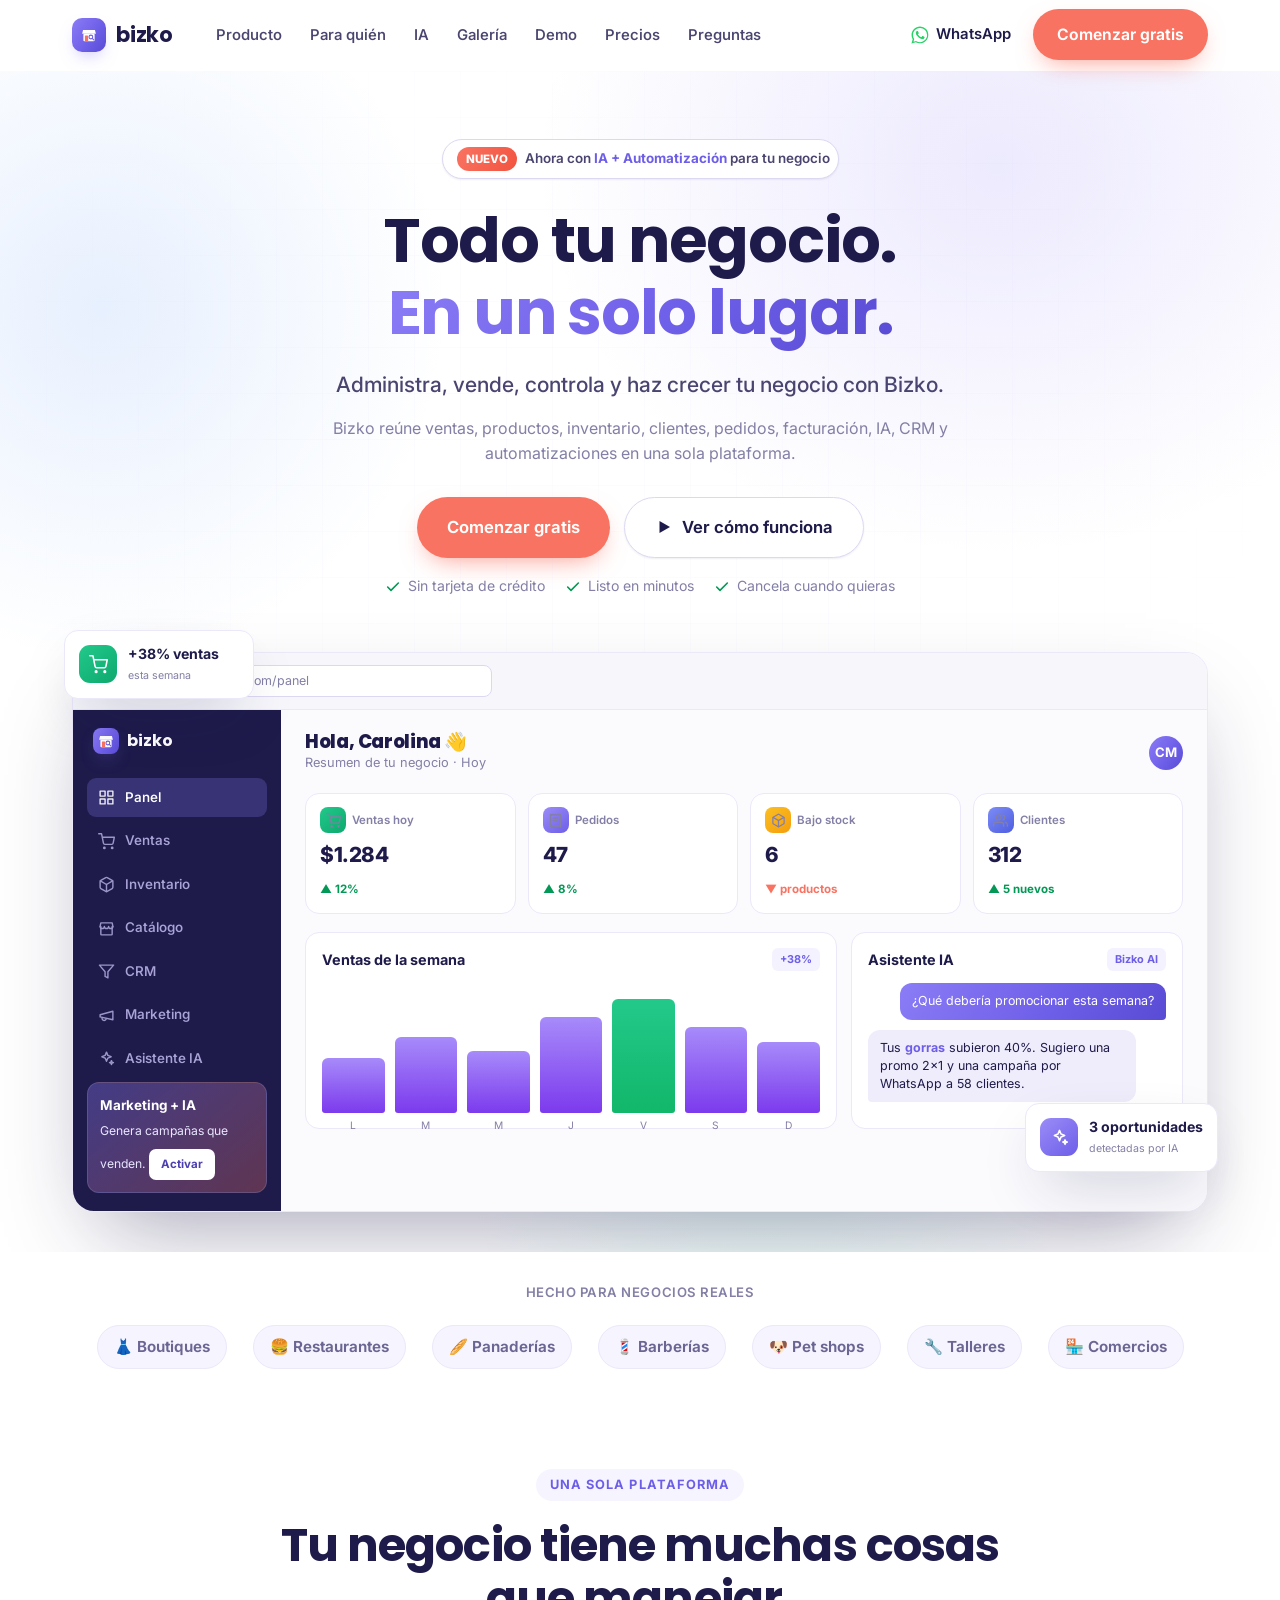
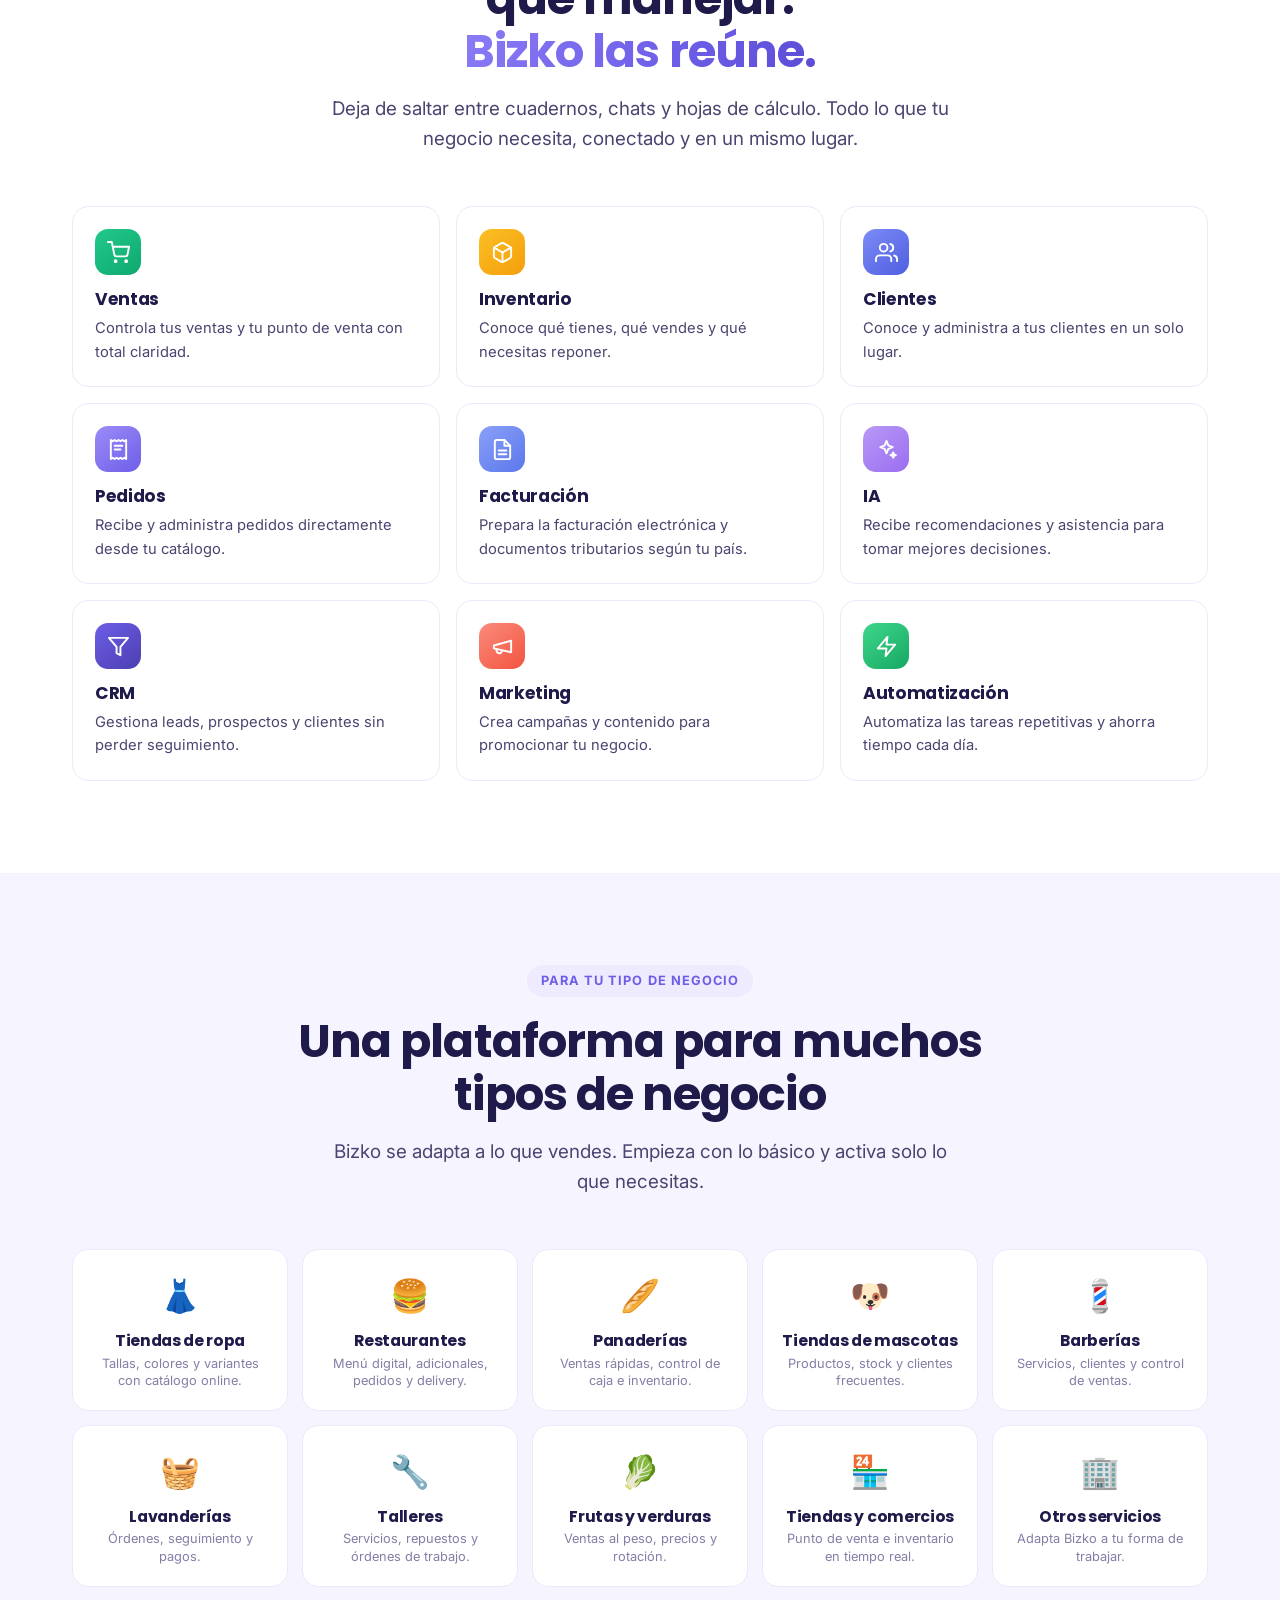
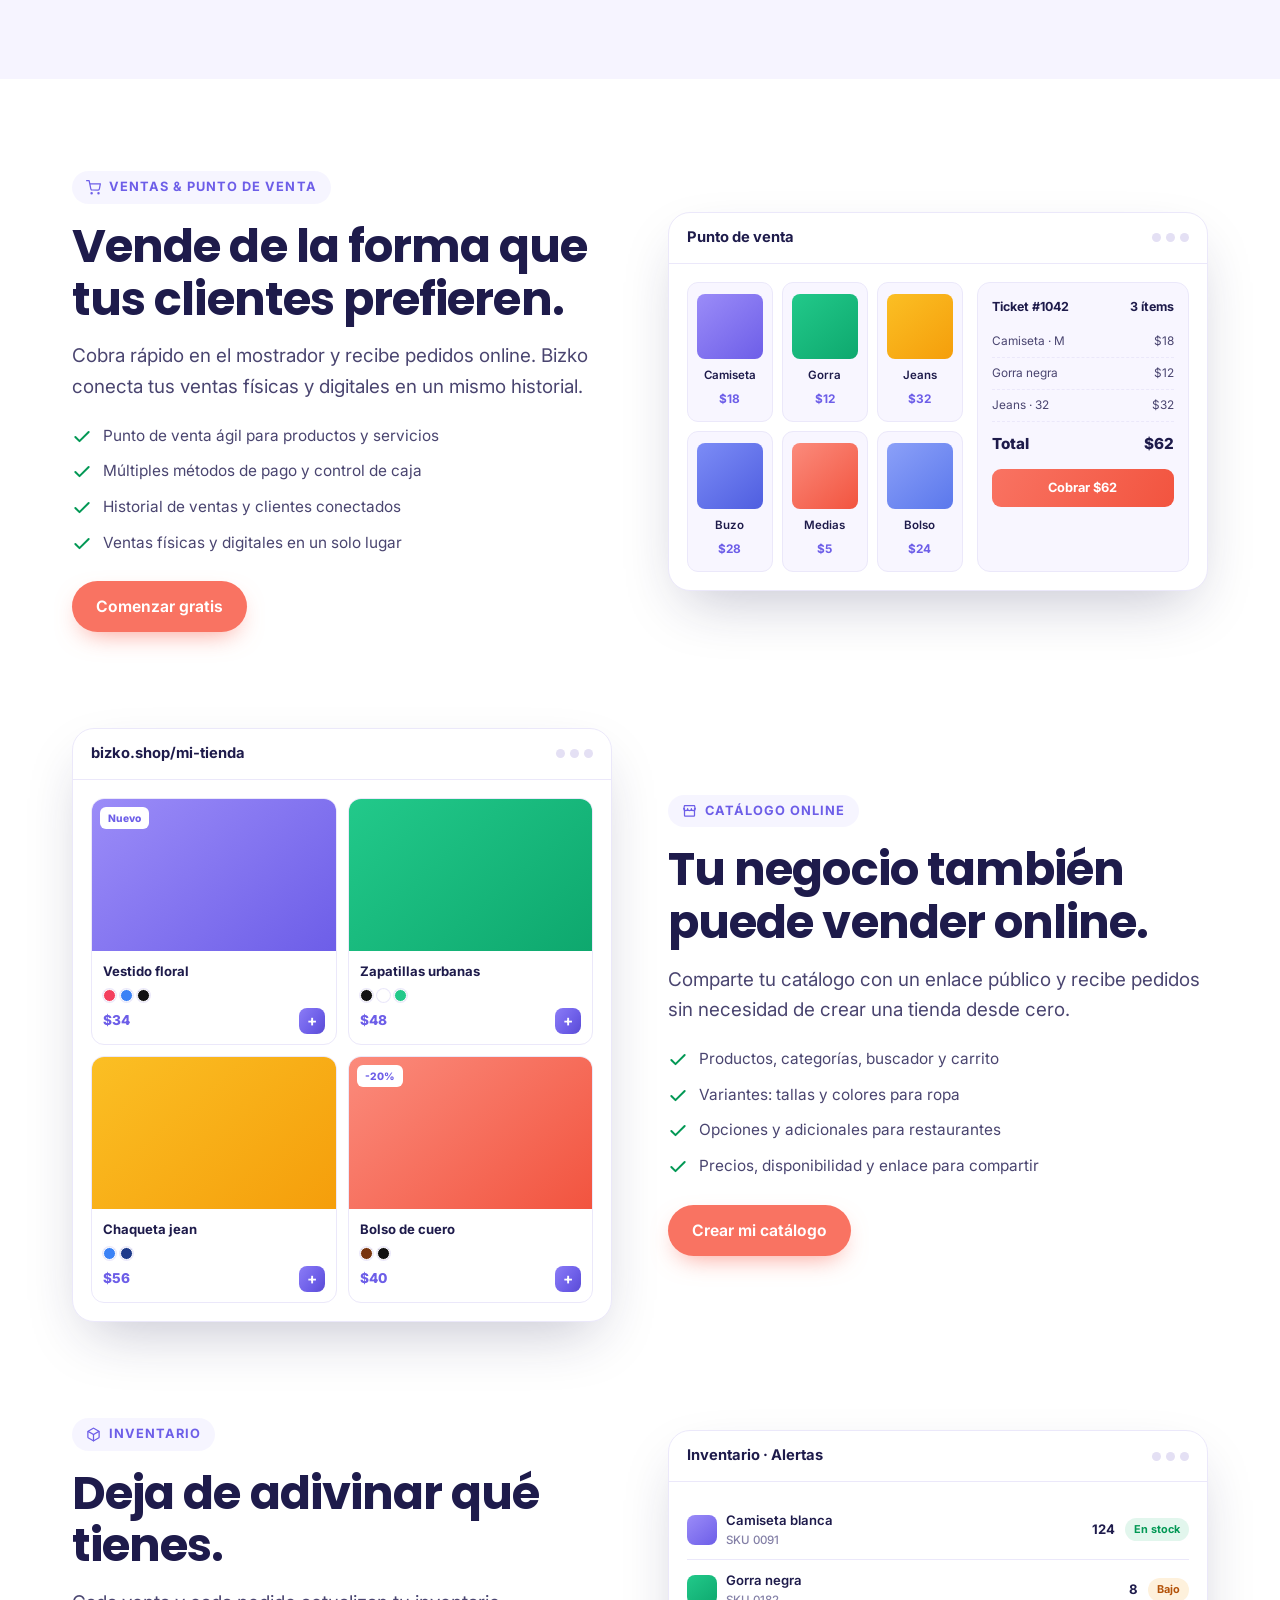
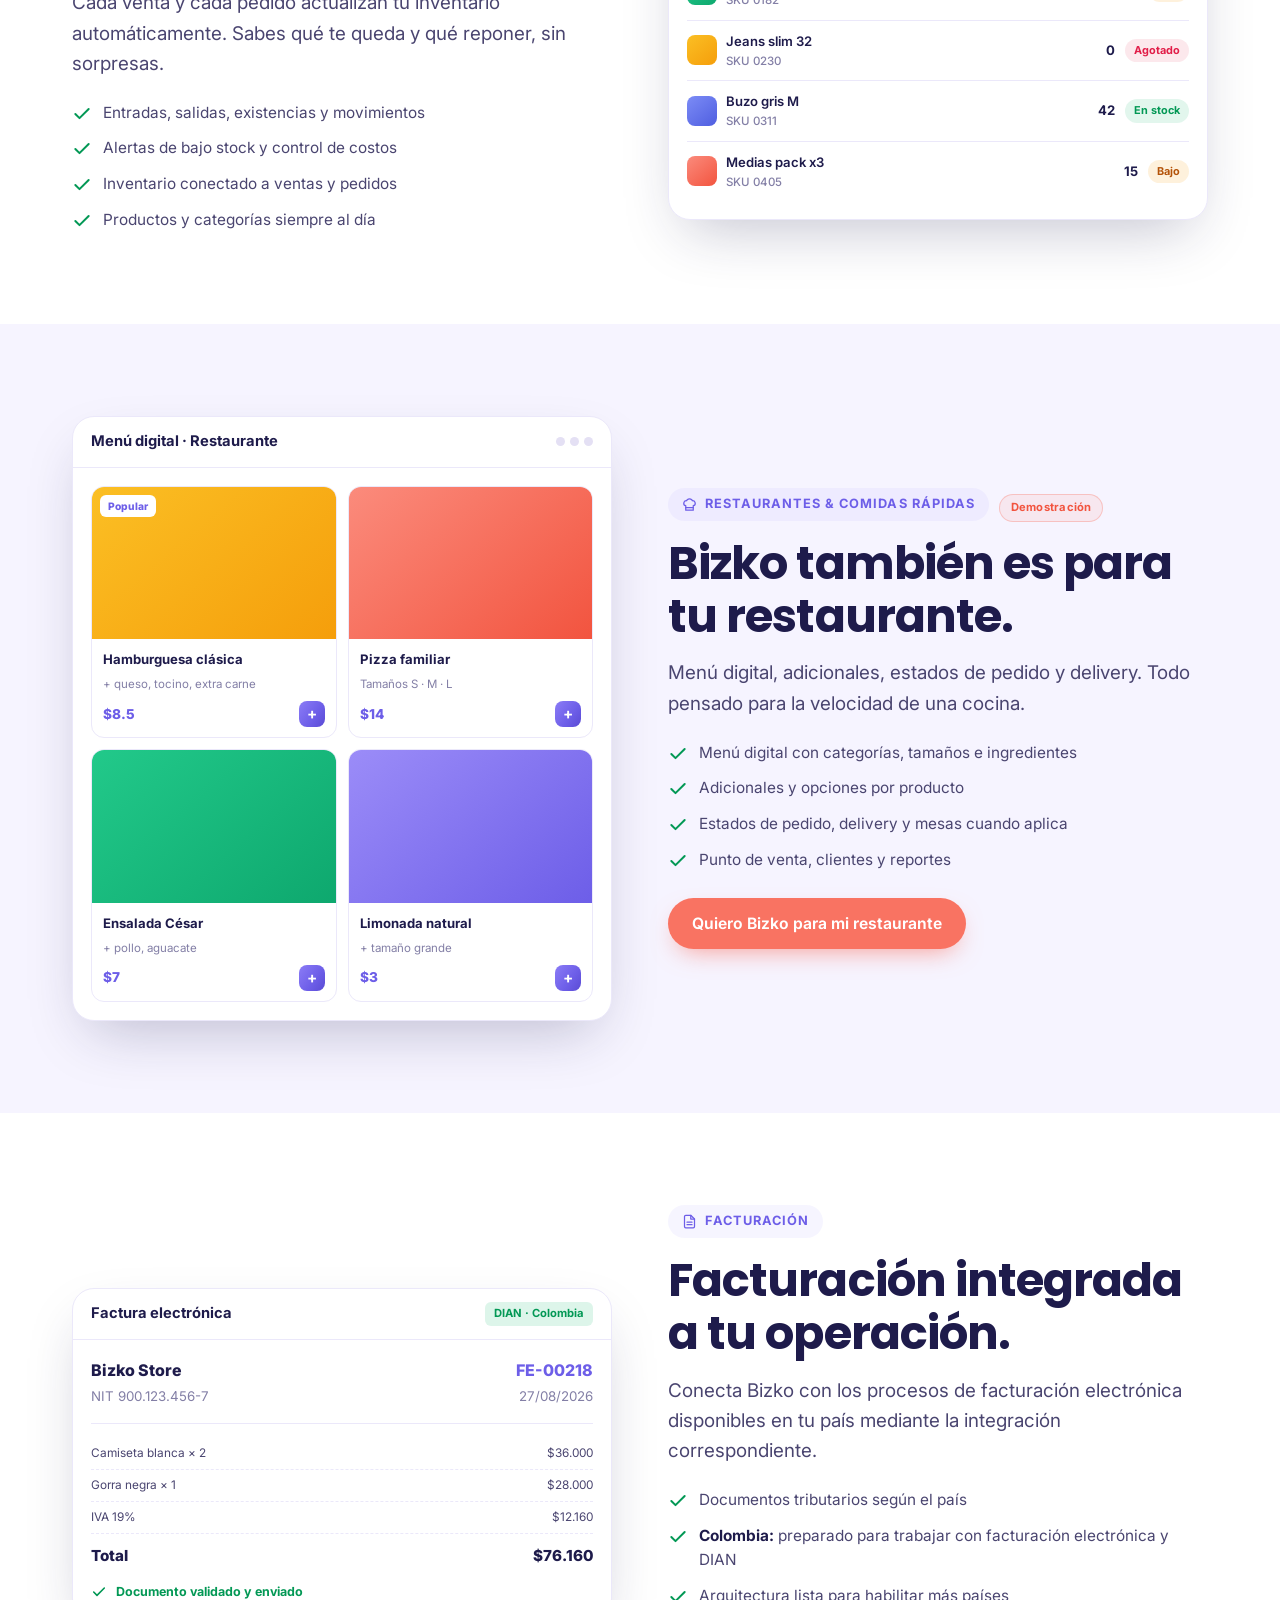
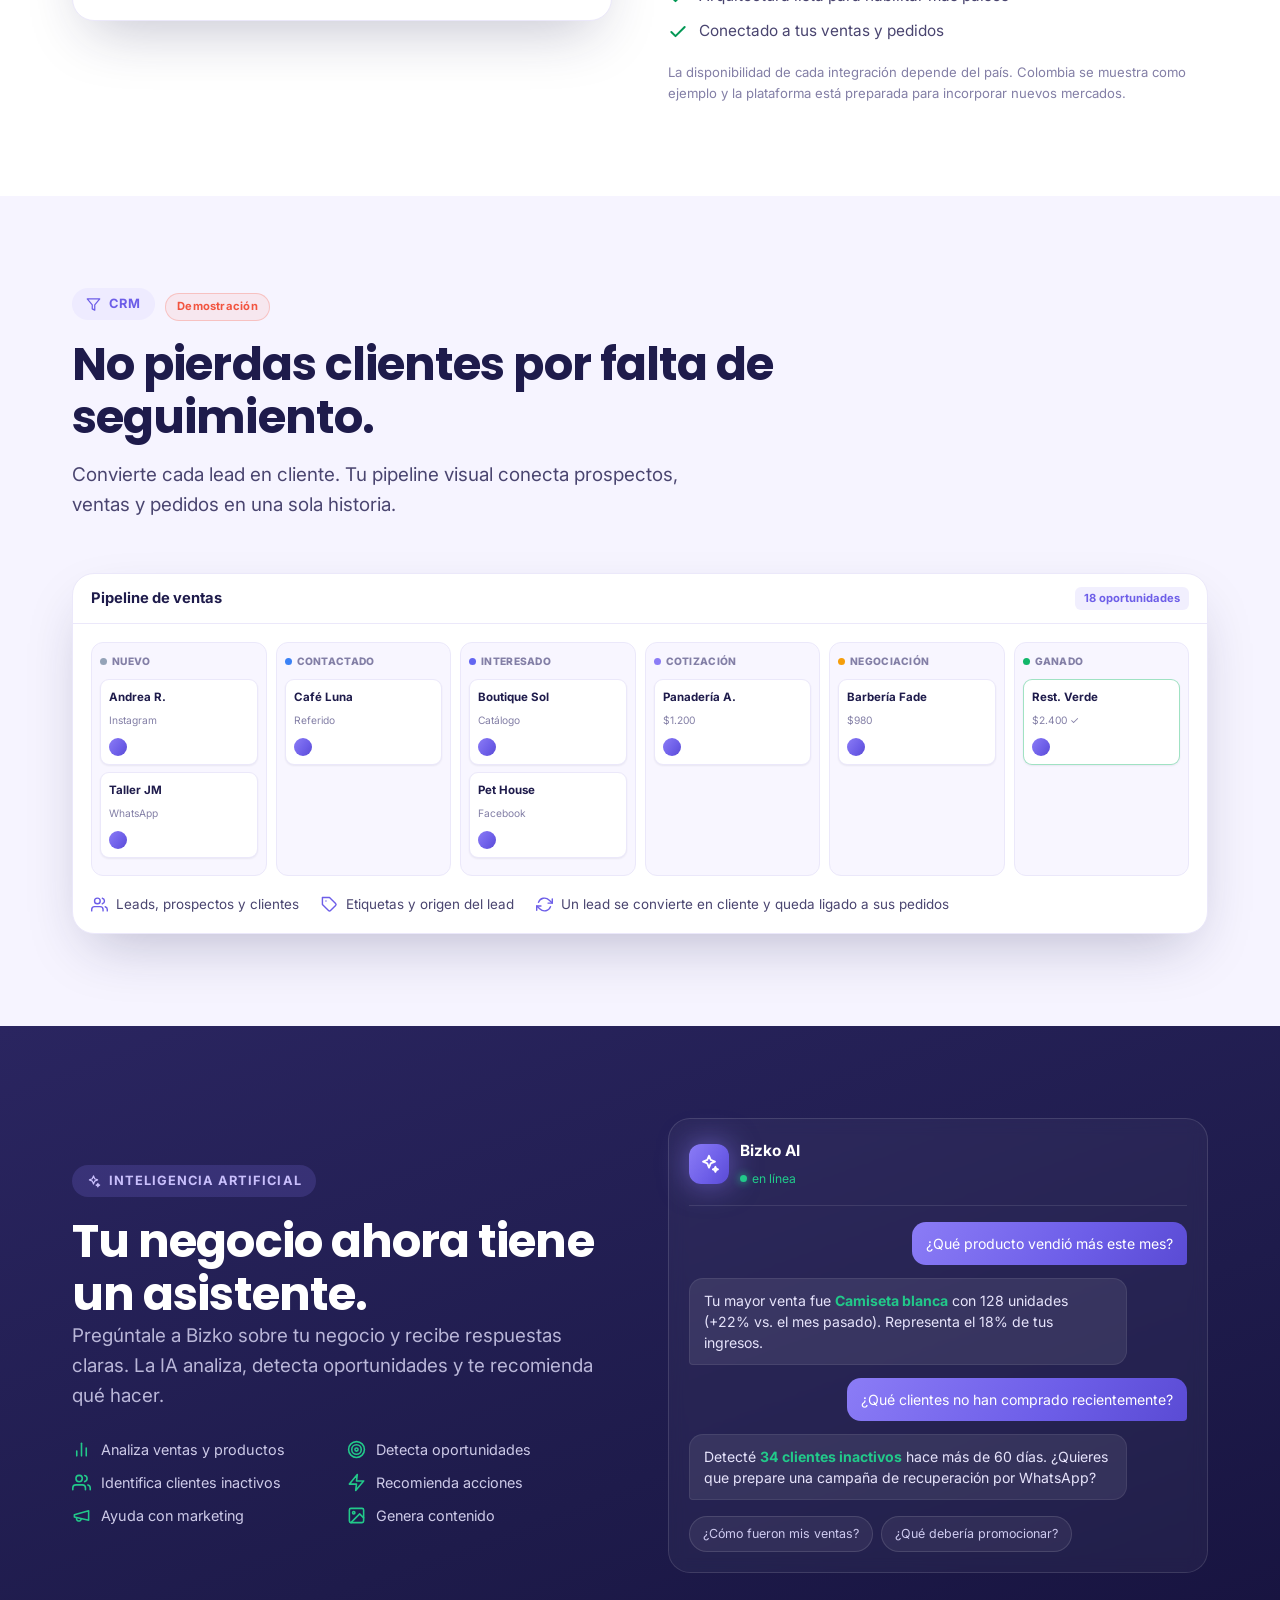
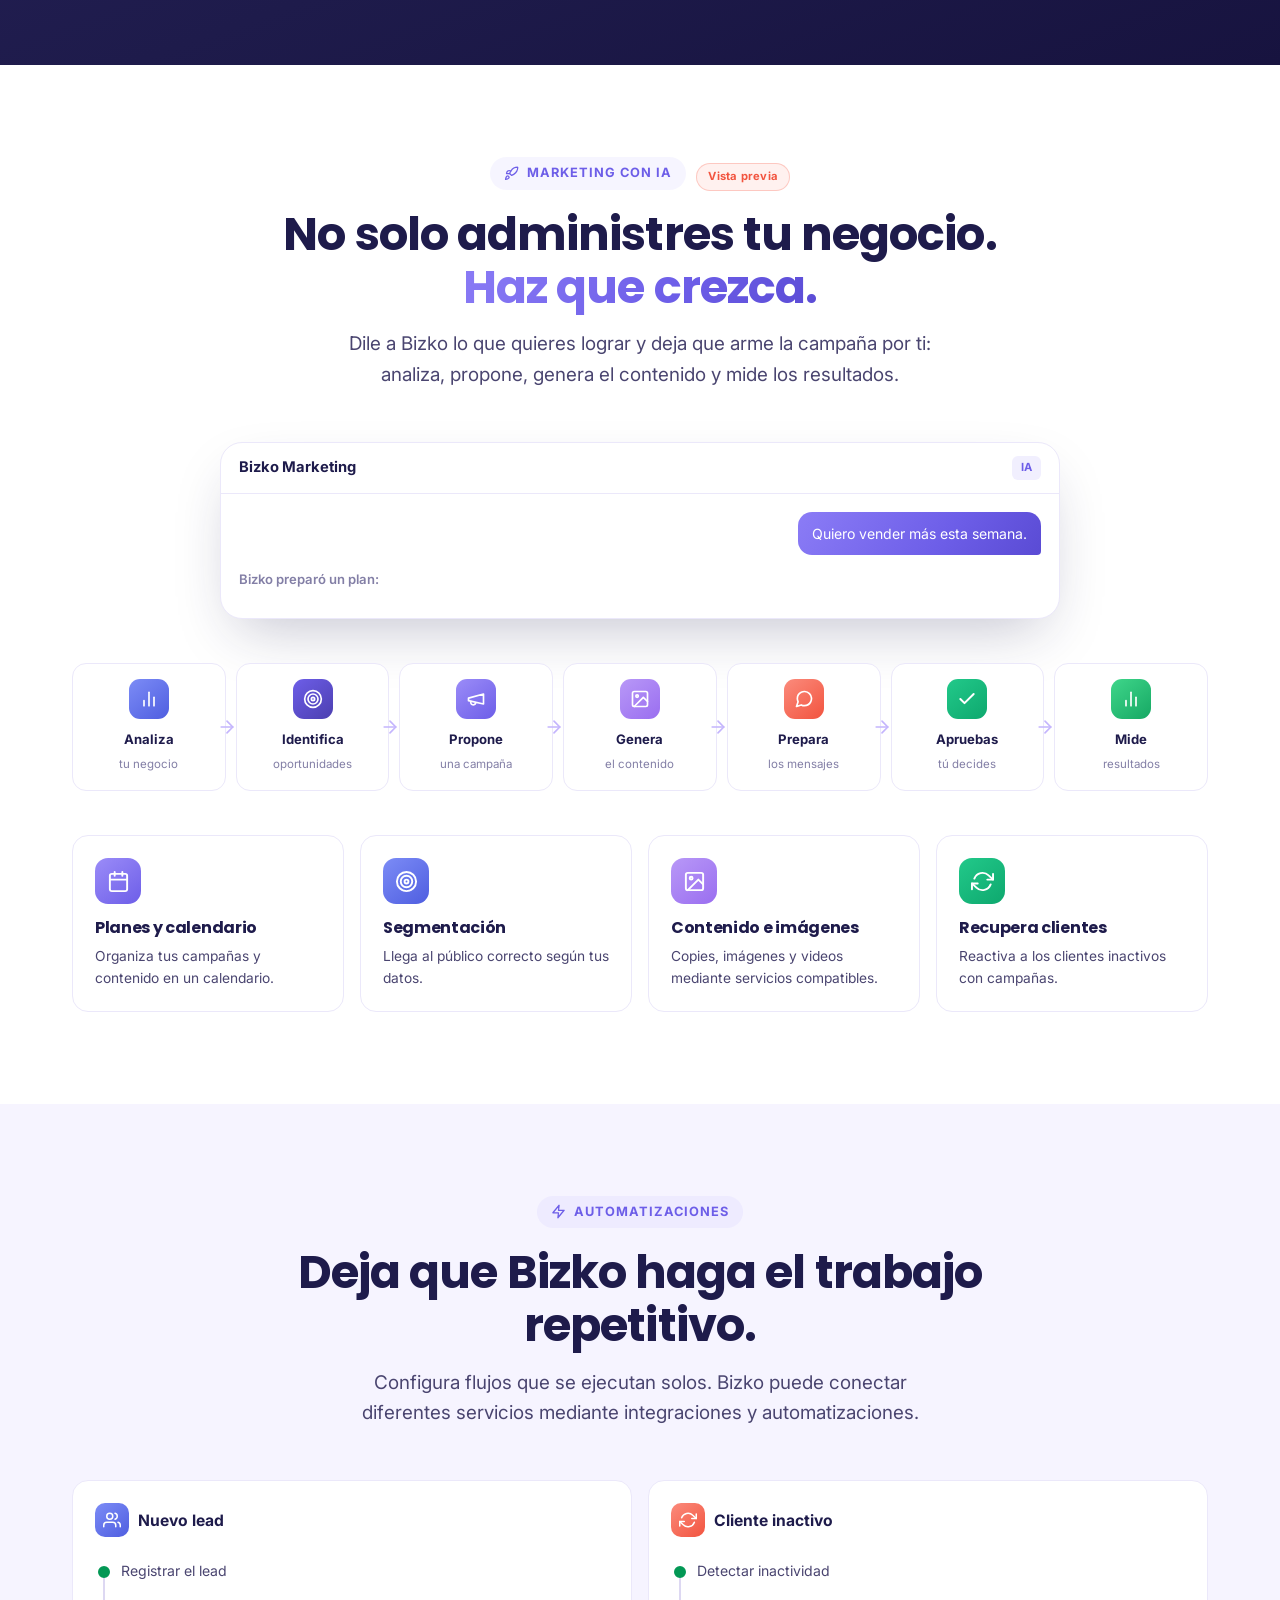
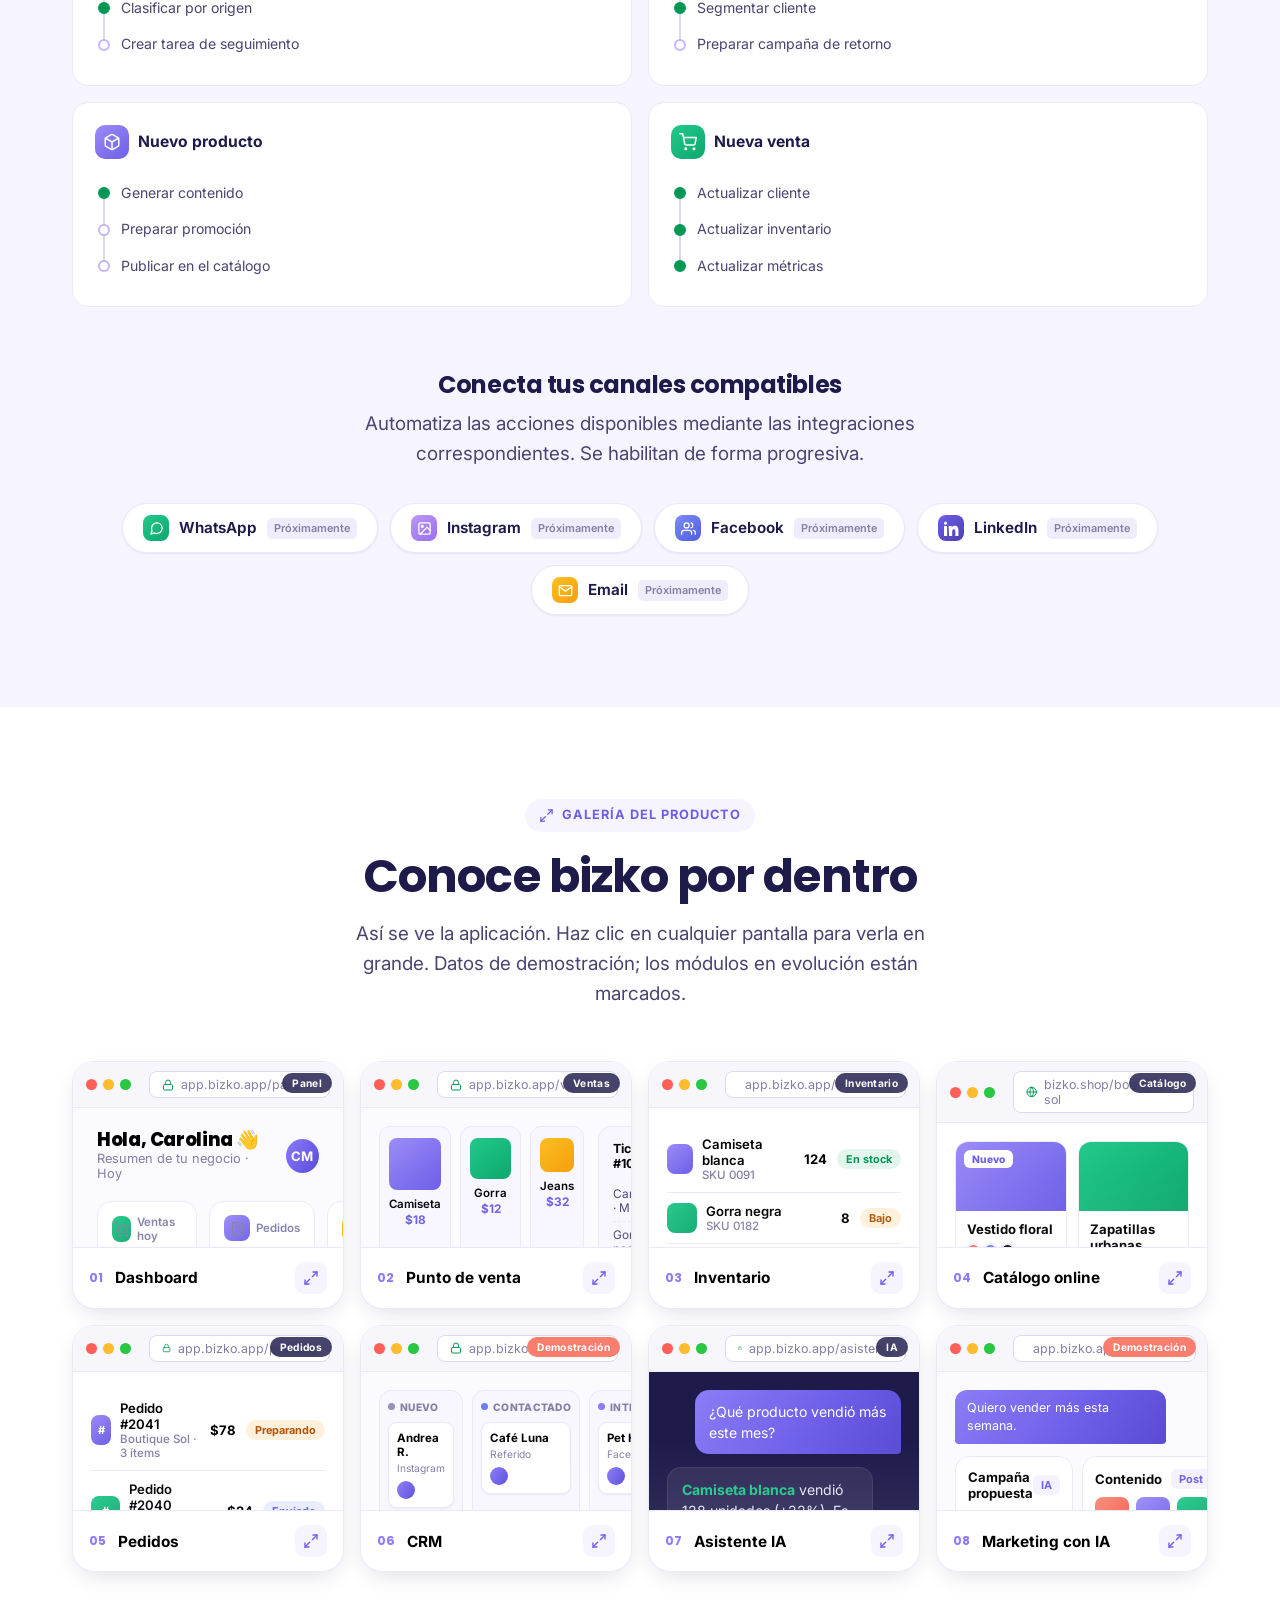
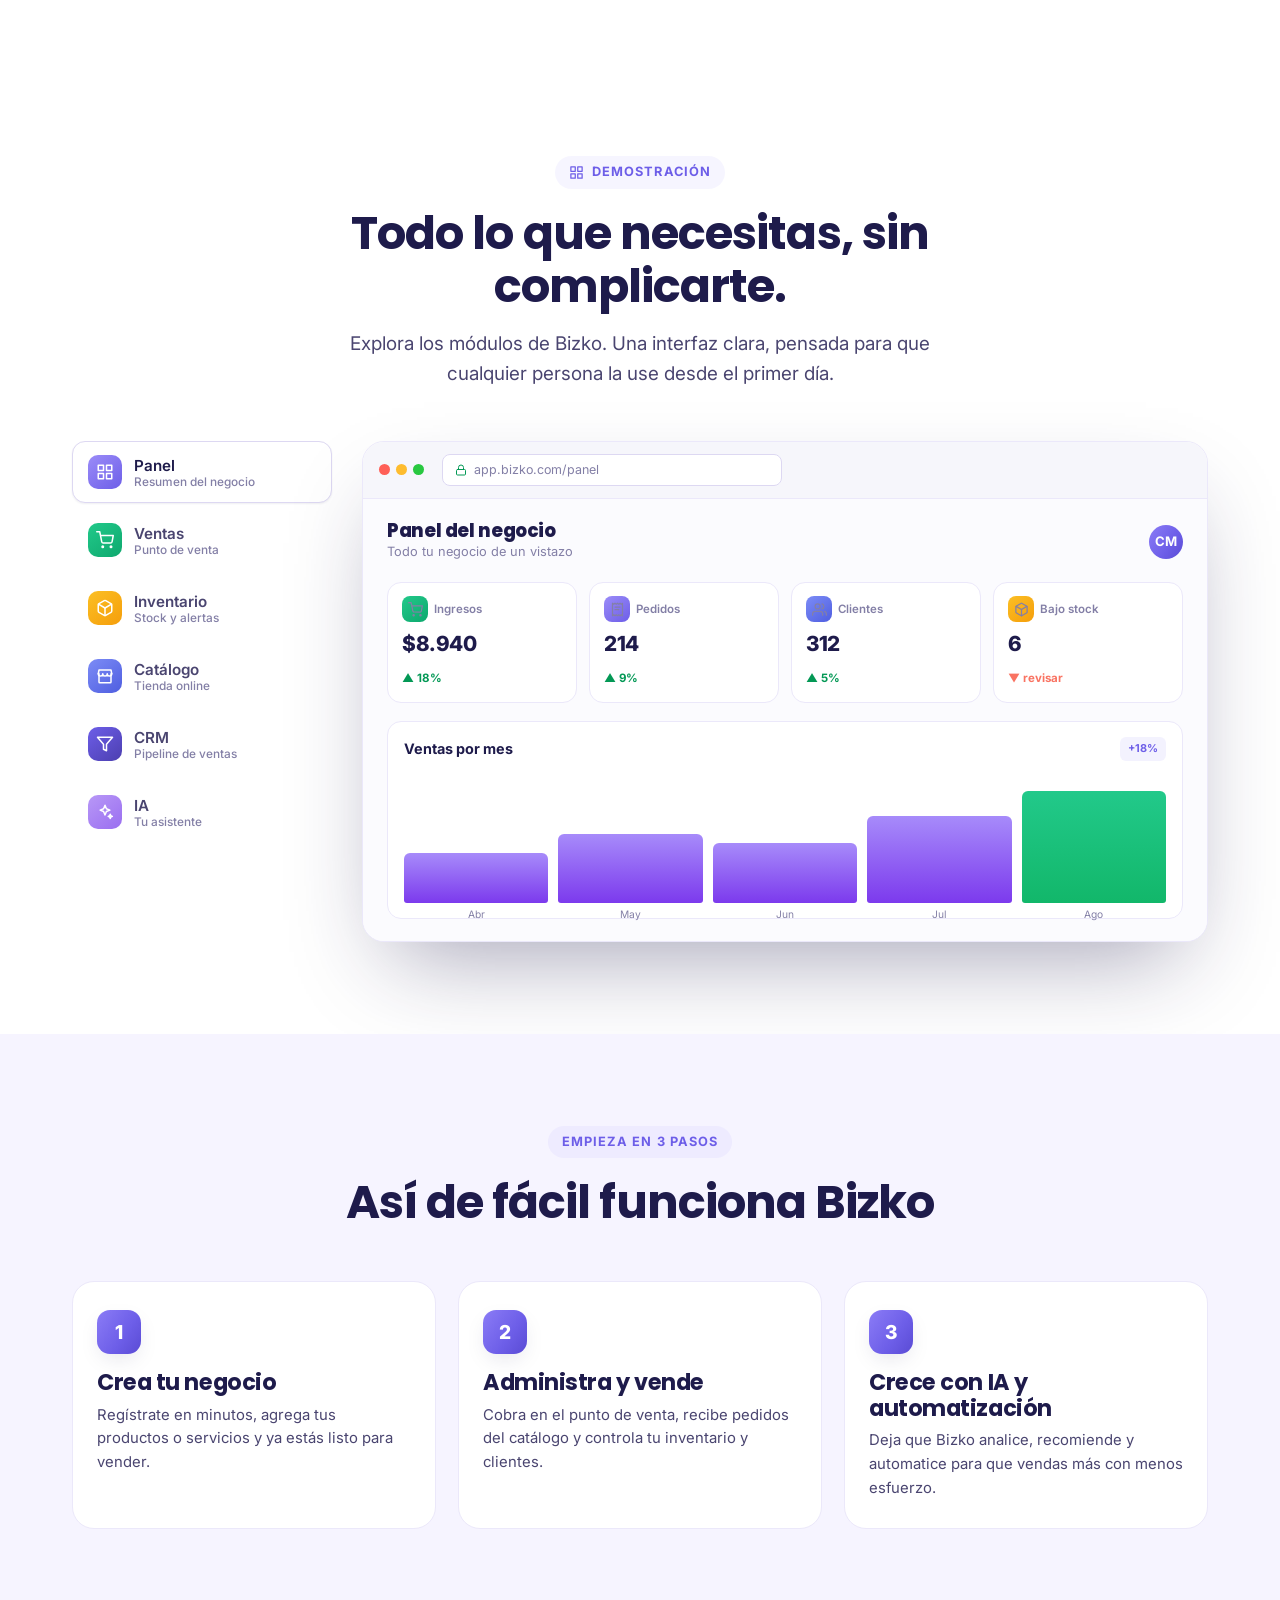
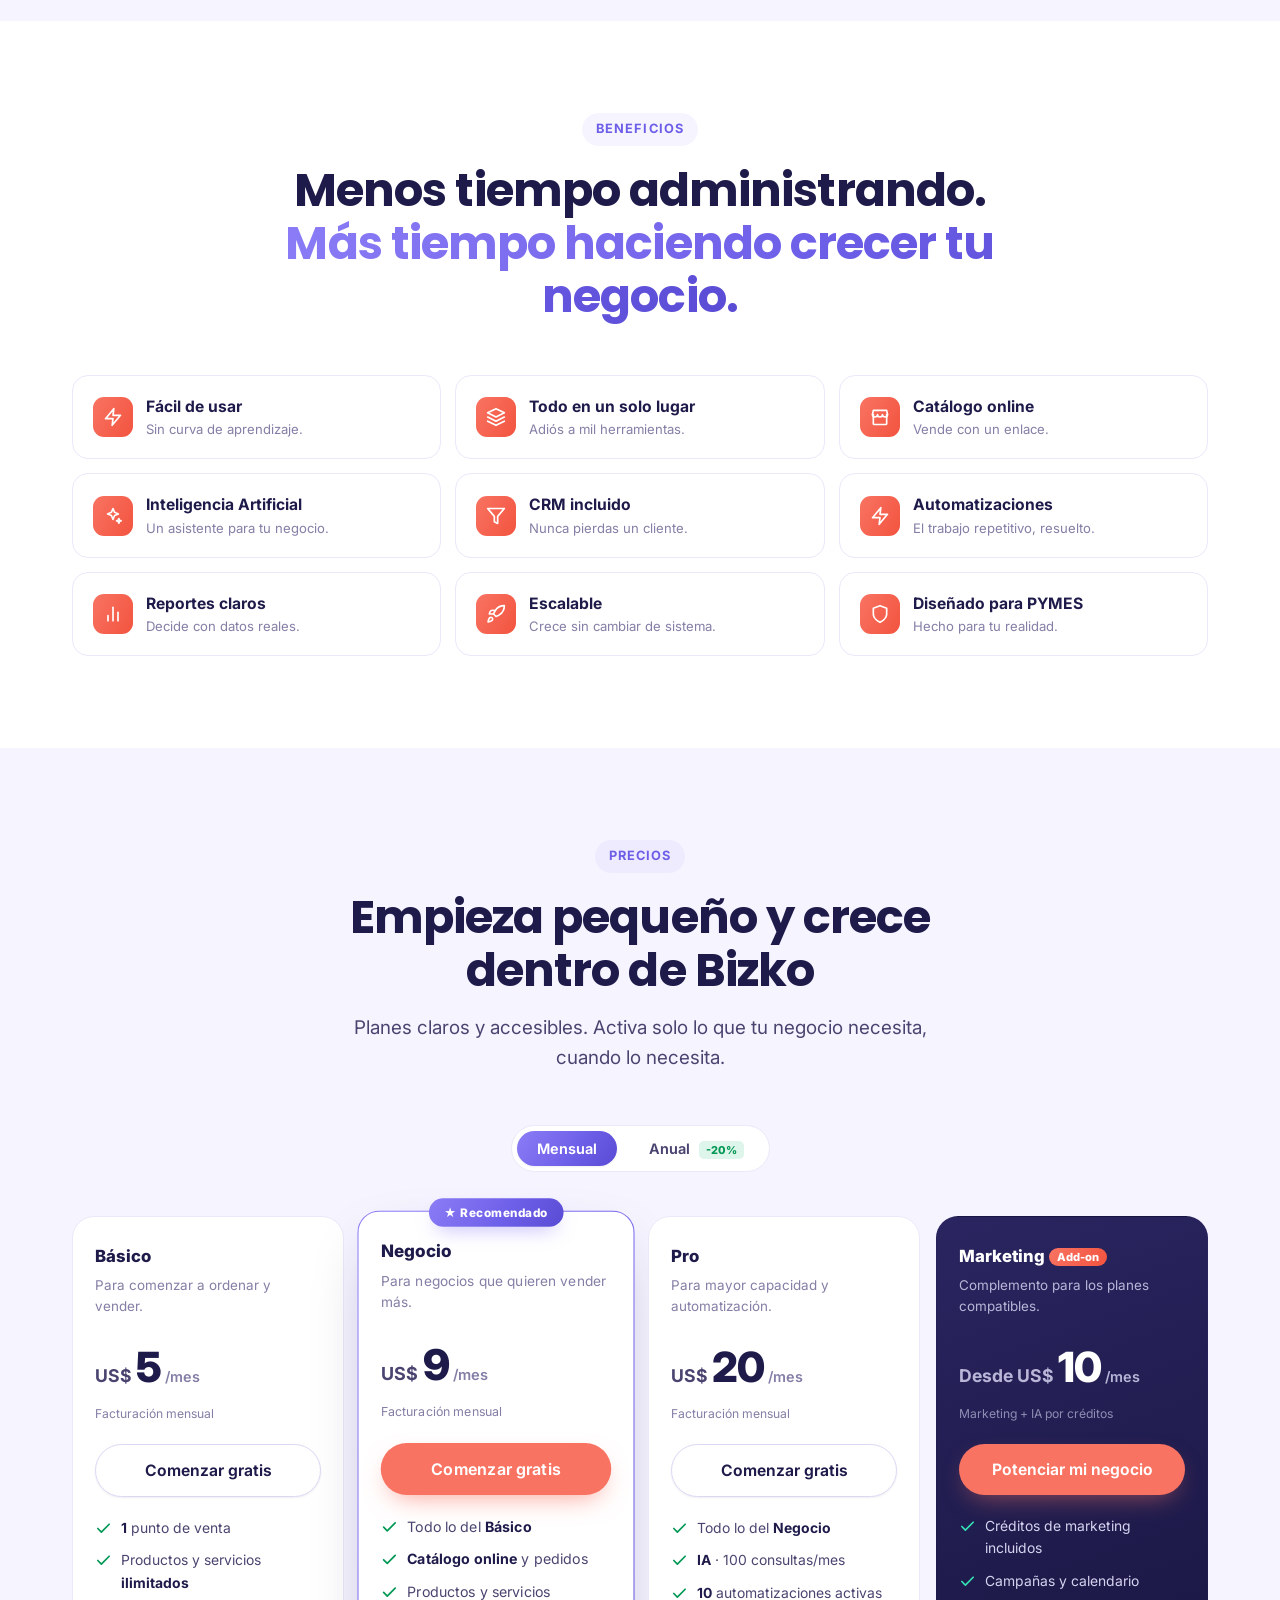
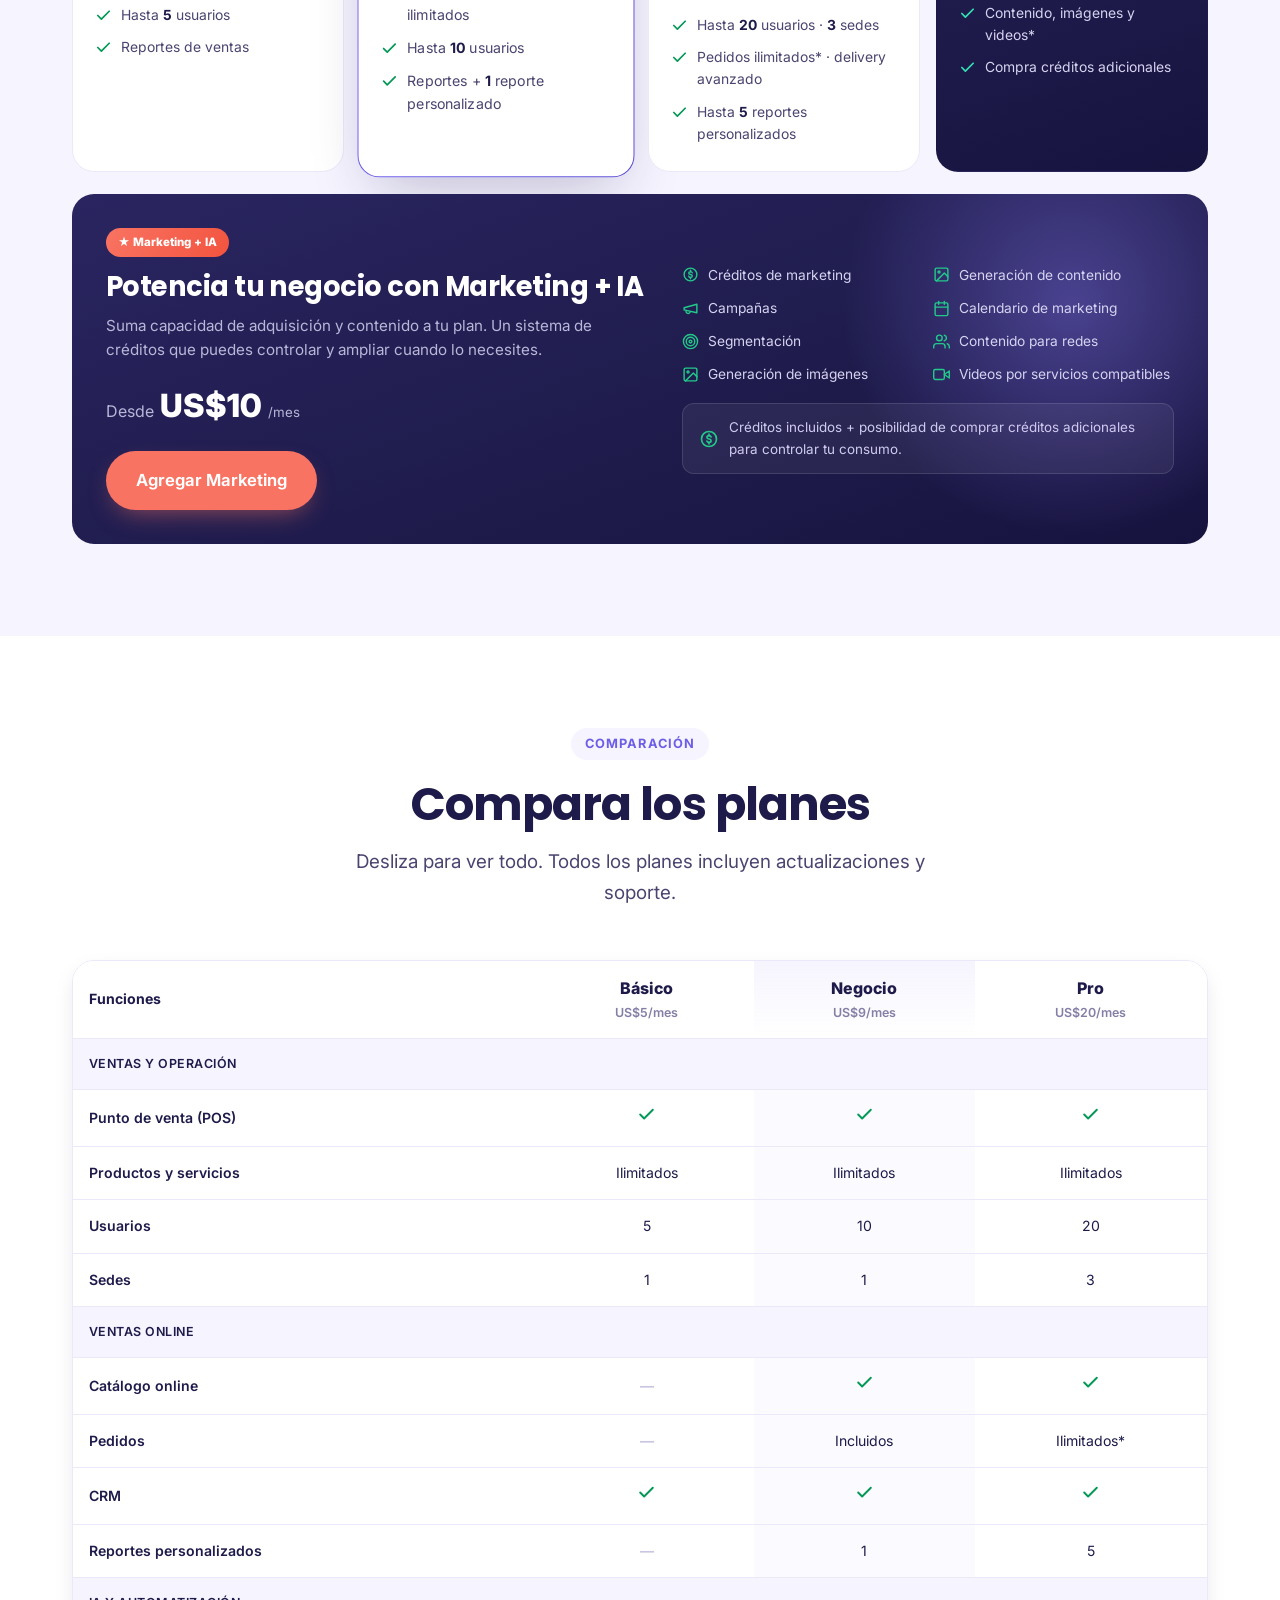
==== commit 13af5587: "Replace login CTA with WhatsApp, email and a contact form Turn the calls-to-action into contact chan" ====
--- a/index.html
+++ b/index.html
@@ -90,6 +90,7 @@
     <symbol id="i-in" viewBox="0 0 24 24" fill="currentColor"><path d="M4.98 3.5C4.98 4.88 3.87 6 2.5 6S0 4.88 0 3.5 1.12 1 2.5 1s2.48 1.12 2.48 2.5zM0 8h5v16H0zm7.5 0h4.78v2.2h.07c.67-1.26 2.3-2.6 4.73-2.6 5.06 0 6 3.33 6 7.66V24h-5v-6.9c0-1.65-.03-3.77-2.3-3.77-2.3 0-2.65 1.8-2.65 3.65V24h-5z"/></symbol>
     <symbol id="i-x" viewBox="0 0 24 24" fill="none" stroke="currentColor" stroke-width="2.2" stroke-linecap="round" stroke-linejoin="round"><line x1="18" y1="6" x2="6" y2="18"/><line x1="6" y1="6" x2="18" y2="18"/></symbol>
     <symbol id="i-expand" viewBox="0 0 24 24" fill="none" stroke="currentColor" stroke-width="2" stroke-linecap="round" stroke-linejoin="round"><polyline points="15 3 21 3 21 9"/><polyline points="9 21 3 21 3 15"/><line x1="21" y1="3" x2="14" y2="10"/><line x1="3" y1="21" x2="10" y2="14"/></symbol>
+    <symbol id="i-whatsapp" viewBox="0 0 24 24" fill="currentColor"><path d="M17.47 14.38c-.29-.15-1.7-.84-1.96-.93-.26-.1-.45-.15-.64.14-.19.29-.74.93-.9 1.12-.17.19-.33.21-.62.07-.29-.15-1.22-.45-2.32-1.43-.86-.77-1.44-1.71-1.6-2-.17-.29-.02-.44.13-.59.13-.13.29-.34.43-.5.15-.17.19-.29.29-.48.1-.19.05-.36-.02-.5-.07-.15-.64-1.55-.88-2.12-.23-.55-.47-.48-.64-.49-.17-.01-.36-.01-.55-.01-.19 0-.5.07-.76.36-.26.29-1 .98-1 2.38 0 1.4 1.03 2.76 1.17 2.95.14.19 2.03 3.1 4.92 4.35.69.3 1.22.47 1.64.6.69.22 1.32.19 1.81.12.55-.08 1.7-.69 1.94-1.36.24-.67.24-1.24.17-1.36-.07-.12-.26-.19-.55-.34zM12.04 21.5h-.01a9.4 9.4 0 0 1-4.79-1.31l-.34-.2-3.56.93.95-3.47-.22-.36a9.38 9.38 0 0 1-1.44-5.01c0-5.19 4.22-9.41 9.42-9.41 2.51 0 4.88.98 6.66 2.76a9.36 9.36 0 0 1 2.76 6.66c-.01 5.19-4.23 9.42-9.42 9.42zm8.02-17.44A11.32 11.32 0 0 0 12.04.72C5.8.72.72 5.8.72 12.04c0 1.99.52 3.94 1.51 5.66L.63 23.28l5.71-1.5a11.3 11.3 0 0 0 5.4 1.38h.01c6.24 0 11.32-5.08 11.32-11.32 0-3.02-1.18-5.87-3.32-8.01z"/></symbol>
   </defs>
 </svg>
 
@@ -113,8 +114,8 @@
         <li><a href="#faq">Preguntas</a></li>
       </ul>
       <div class="nav__actions">
-        <a href="#" class="nav__login">Iniciar sesión</a>
-        <a href="#precios" class="btn btn-primary">Comenzar gratis</a>
+        <a href="#" class="nav__wa js-wa"><svg><use href="#i-whatsapp"/></svg> WhatsApp</a>
+        <a href="#contacto" class="btn btn-primary">Comenzar gratis</a>
       </div>
       <button class="nav__toggle" id="navToggle" aria-label="Abrir menú" aria-expanded="false">
         <span></span><span></span><span></span>
@@ -139,7 +140,7 @@
       <p class="hero__sub">Administra, vende, controla y haz crecer tu negocio con Bizko.</p>
       <p class="hero__desc">Bizko reúne ventas, productos, inventario, clientes, pedidos, facturación, IA, CRM y automatizaciones en una sola plataforma.</p>
       <div class="hero__cta">
-        <a href="#precios" class="btn btn-primary btn-lg">Comenzar gratis</a>
+        <a href="#contacto" class="btn btn-primary btn-lg">Comenzar gratis</a>
         <a href="#demo" class="btn btn-ghost btn-lg"><svg width="18" height="18"><use href="#i-play"/></svg> Ver cómo funciona</a>
       </div>
       <div class="hero__trust">
@@ -324,7 +325,7 @@
           <li><svg><use href="#i-check"/></svg> Historial de ventas y clientes conectados</li>
           <li><svg><use href="#i-check"/></svg> Ventas físicas y digitales en un solo lugar</li>
         </ul>
-        <div class="feature__cta"><a href="#precios" class="btn btn-primary">Comenzar gratis</a></div>
+        <div class="feature__cta"><a href="#contacto" class="btn btn-primary">Comenzar gratis</a></div>
       </div>
       <div class="feature__media reveal">
         <div class="mediacard">
@@ -365,7 +366,7 @@
           <li><svg><use href="#i-check"/></svg> Opciones y adicionales para restaurantes</li>
           <li><svg><use href="#i-check"/></svg> Precios, disponibilidad y enlace para compartir</li>
         </ul>
-        <div class="feature__cta"><a href="#precios" class="btn btn-primary">Crear mi catálogo</a></div>
+        <div class="feature__cta"><a href="#contacto" class="btn btn-primary">Crear mi catálogo</a></div>
       </div>
       <div class="feature__media reveal">
         <div class="mediacard">
@@ -439,7 +440,7 @@
           <li><svg><use href="#i-check"/></svg> Estados de pedido, delivery y mesas cuando aplica</li>
           <li><svg><use href="#i-check"/></svg> Punto de venta, clientes y reportes</li>
         </ul>
-        <div class="feature__cta"><a href="#precios" class="btn btn-primary">Quiero Bizko para mi restaurante</a></div>
+        <div class="feature__cta"><a href="#contacto" class="btn btn-primary">Quiero Bizko para mi restaurante</a></div>
       </div>
     </div>
   </div>
@@ -1028,7 +1029,7 @@
         <div class="plan__price"><span class="cur">US$</span><span class="amt" data-m="5" data-y="4">5</span><span class="per">/mes</span></div>
         <p class="plan__note" data-note-year style="display:none">Facturado anualmente</p>
         <p class="plan__note" data-note-month>Facturación mensual</p>
-        <a href="#" class="btn btn-ghost btn-block">Comenzar gratis</a>
+        <a href="#contacto" class="btn btn-ghost btn-block">Comenzar gratis</a>
         <ul class="plan__feats">
           <li><svg><use href="#i-check"/></svg> <b>1</b> punto de venta</li>
           <li><svg><use href="#i-check"/></svg> Productos y servicios <b>ilimitados</b></li>
@@ -1044,7 +1045,7 @@
         <div class="plan__price"><span class="cur">US$</span><span class="amt" data-m="9" data-y="7">9</span><span class="per">/mes</span></div>
         <p class="plan__note" data-note-year style="display:none">Facturado anualmente</p>
         <p class="plan__note" data-note-month>Facturación mensual</p>
-        <a href="#" class="btn btn-primary btn-block">Comenzar gratis</a>
+        <a href="#contacto" class="btn btn-primary btn-block">Comenzar gratis</a>
         <ul class="plan__feats">
           <li><svg><use href="#i-check"/></svg> Todo lo del <b>Básico</b></li>
           <li><svg><use href="#i-check"/></svg> <b>Catálogo online</b> y pedidos</li>
@@ -1060,7 +1061,7 @@
         <div class="plan__price"><span class="cur">US$</span><span class="amt" data-m="20" data-y="16">20</span><span class="per">/mes</span></div>
         <p class="plan__note" data-note-year style="display:none">Facturado anualmente</p>
         <p class="plan__note" data-note-month>Facturación mensual</p>
-        <a href="#" class="btn btn-ghost btn-block">Comenzar gratis</a>
+        <a href="#contacto" class="btn btn-ghost btn-block">Comenzar gratis</a>
         <ul class="plan__feats">
           <li><svg><use href="#i-check"/></svg> Todo lo del <b>Negocio</b></li>
           <li><svg><use href="#i-check"/></svg> <b>IA</b> · 100 consultas/mes</li>
@@ -1076,7 +1077,7 @@
         <p class="plan__desc" style="color:#b9b6d8">Complemento para los planes compatibles.</p>
         <div class="plan__price"><span class="cur" style="color:#b9b6d8">Desde US$</span><span class="amt" style="color:#fff">10</span><span class="per" style="color:#b9b6d8">/mes</span></div>
         <p class="plan__note" style="color:#8f8cb3">Marketing + IA por créditos</p>
-        <a href="#marketing" class="btn btn-accent btn-block">Potenciar mi negocio</a>
+        <a href="#contacto" class="btn btn-accent btn-block">Potenciar mi negocio</a>
         <ul class="plan__feats">
           <li style="color:#d6d3f0"><svg style="color:#34e0b3"><use href="#i-check"/></svg> Créditos de marketing incluidos</li>
           <li style="color:#d6d3f0"><svg style="color:#34e0b3"><use href="#i-check"/></svg> Campañas y calendario</li>
@@ -1093,7 +1094,7 @@
         <h3>Potencia tu negocio con Marketing + IA</h3>
         <p>Suma capacidad de adquisición y contenido a tu plan. Un sistema de créditos que puedes controlar y ampliar cuando lo necesites.</p>
         <div class="addon__price"><span style="color:#b9b6d8">Desde</span><span class="amt">US$10</span><small>/mes</small></div>
-        <a href="#" class="btn btn-accent btn-lg">Agregar Marketing</a>
+        <a href="#contacto" class="btn btn-accent btn-lg">Agregar Marketing</a>
       </div>
       <div>
         <ul class="addon__feats">
@@ -1182,6 +1183,83 @@
   </div>
 </section>
 
+<!-- ===== CONTACTO / FORMULARIO ===== -->
+<section class="section section--soft" id="contacto">
+  <div class="container">
+    <div class="contact__grid">
+      <div class="contact__aside reveal">
+        <span class="eyebrow"><svg width="15" height="15"><use href="#i-whatsapp"/></svg> Empieza con bizko</span>
+        <h2>Cuéntanos de tu negocio y <span class="gradient-text">te ayudamos a arrancar.</span></h2>
+        <p class="lead">Déjanos tus datos y te escribimos para activar tu cuenta y resolver todas tus dudas. Sin compromiso.</p>
+        <ul class="contact__points">
+          <li><svg><use href="#i-check"/></svg> Respuesta rápida por WhatsApp o correo</li>
+          <li><svg><use href="#i-check"/></svg> Te ayudamos a configurar tu negocio</li>
+          <li><svg><use href="#i-check"/></svg> Sin tarjeta de crédito · Sin compromiso</li>
+        </ul>
+        <div class="contact__direct">
+          <a href="#" class="btn btn-wa js-wa"><svg><use href="#i-whatsapp"/></svg> Escríbenos por WhatsApp</a>
+          <a href="#" class="btn btn-ghost js-mail"><svg width="19" height="19"><use href="#i-mail"/></svg> Enviar un correo</a>
+        </div>
+      </div>
+
+      <div class="contact-card reveal">
+        <form id="contactForm" novalidate>
+          <h3>Solicita tu acceso</h3>
+          <p>Completa el formulario y te contactamos.</p>
+          <div class="form-grid">
+            <div class="form-row">
+              <label for="cf-name">Nombre <span class="req">*</span></label>
+              <input class="field" type="text" id="cf-name" name="name" placeholder="Tu nombre" autocomplete="name" required />
+            </div>
+            <div class="form-row">
+              <label for="cf-biz">Nombre del negocio</label>
+              <input class="field" type="text" id="cf-biz" name="biz" placeholder="Ej. Boutique Sol" autocomplete="organization" />
+            </div>
+            <div class="form-row">
+              <label for="cf-type">Tipo de negocio</label>
+              <select class="field" id="cf-type" name="type">
+                <option value="" selected>Selecciona una opción</option>
+                <option>Tienda de ropa</option>
+                <option>Restaurante / comida rápida</option>
+                <option>Panadería</option>
+                <option>Tienda de mascotas</option>
+                <option>Barbería / peluquería</option>
+                <option>Lavandería</option>
+                <option>Taller</option>
+                <option>Frutas y verduras</option>
+                <option>Tienda / comercio</option>
+                <option>Otro servicio</option>
+              </select>
+            </div>
+            <div class="form-row">
+              <label for="cf-wa">WhatsApp <span class="req">*</span></label>
+              <input class="field" type="tel" id="cf-wa" name="whatsapp" placeholder="Ej. +57 300 123 4567" autocomplete="tel" required />
+            </div>
+            <div class="form-row form-row--full">
+              <label for="cf-mail">Correo electrónico</label>
+              <input class="field" type="email" id="cf-mail" name="email" placeholder="tucorreo@ejemplo.com" autocomplete="email" />
+            </div>
+            <div class="form-row form-row--full">
+              <label for="cf-msg">¿En qué te ayudamos?</label>
+              <textarea class="field" id="cf-msg" name="message" placeholder="Cuéntanos qué necesitas para tu negocio…"></textarea>
+            </div>
+          </div>
+          <div class="form-actions">
+            <button type="submit" class="btn btn-primary" data-send="whatsapp"><svg width="19" height="19"><use href="#i-whatsapp"/></svg> Enviar por WhatsApp</button>
+            <button type="button" class="btn btn-ghost" data-send="email"><svg width="18" height="18"><use href="#i-mail"/></svg> Enviar por correo</button>
+          </div>
+          <p class="form-note">Al enviar, se abrirá WhatsApp o tu correo con tus datos listos. También puedes escribirnos directo a <a href="#" class="js-mail-text">nuestro correo</a>.</p>
+        </form>
+        <div class="form-ok" id="formOk">
+          <div class="ok-ic"><svg><use href="#i-check"/></svg></div>
+          <h4>¡Listo! Abrimos tu mensaje.</h4>
+          <p>Si no se abrió automáticamente, usa los botones de WhatsApp o correo de la izquierda. Te responderemos muy pronto.</p>
+        </div>
+      </div>
+    </div>
+  </div>
+</section>
+
 <!-- ===== CTA FINAL ===== -->
 <section class="section finalcta">
   <div class="container">
@@ -1189,7 +1267,7 @@
       <h2>Tu negocio merece algo más que una hoja de Excel.</h2>
       <p>Empieza a administrar, vender y crecer con Bizko.</p>
       <div class="finalcta__cta">
-        <a href="#" class="btn btn-primary btn-lg">Comenzar gratis</a>
+        <a href="#contacto" class="btn btn-primary btn-lg">Comenzar gratis</a>
         <a href="#precios" class="btn btn-ghost btn-lg">Ver planes</a>
       </div>
       <p class="finalcta__mini">Sin tarjeta de crédito · Listo en minutos · Cancela cuando quieras</p>
@@ -1225,7 +1303,8 @@
         <a href="#top" class="brand"><span class="brand__mark"><svg viewBox="0 0 32 32"><use href="#logo"/></svg></span> Bizko</a>
         <p>Tecnología sencilla para negocios que quieren crecer.</p>
         <div class="footer__social">
-          <a href="#" aria-label="WhatsApp"><svg><use href="#i-msg"/></svg></a>
+          <a href="#" class="js-wa" aria-label="WhatsApp"><svg><use href="#i-whatsapp"/></svg></a>
+          <a href="#" class="js-mail" aria-label="Correo"><svg><use href="#i-mail"/></svg></a>
           <a href="#" aria-label="Instagram"><svg><use href="#i-image"/></svg></a>
           <a href="#" aria-label="Facebook"><svg><use href="#i-users"/></svg></a>
           <a href="#" aria-label="LinkedIn"><svg><use href="#i-in"/></svg></a>
@@ -1247,8 +1326,10 @@
         <a href="#faq">Preguntas frecuentes</a>
       </div>
       <div class="footer__col">
-        <h5>Empresa</h5>
-        <a href="#">Contacto</a>
+        <h5>Contacto</h5>
+        <a href="#" class="js-wa">WhatsApp</a>
+        <a href="#" class="js-mail">Correo electrónico</a>
+        <a href="#contacto">Formulario</a>
         <a href="#">Términos y condiciones</a>
         <a href="#">Política de privacidad</a>
       </div>
@@ -1262,7 +1343,7 @@
 
 <!-- ===== STICKY MOBILE CTA ===== -->
 <div class="mobile-cta">
-  <a href="#precios" class="btn btn-primary btn-block btn-lg">Comenzar gratis</a>
+  <a href="#contacto" class="btn btn-primary btn-block btn-lg">Comenzar gratis</a>
 </div>
 
 <script src="assets/script.js" defer></script>
--- a/assets/styles.css
+++ b/assets/styles.css
@@ -196,6 +196,11 @@
   border-color: rgba(255,255,255,.18);
 }
 .section--ink .btn-ghost:hover { background: rgba(255,255,255,.12); color:#fff; }
+.btn-wa {
+  background: #25d366; color: #063d1e;
+  box-shadow: 0 10px 26px -10px rgba(37, 211, 102, .55);
+}
+.btn-wa:hover { transform: translateY(-2px); background: #1fbe5b; color: #042e16; }
 .btn-lg { padding: 16px 30px; font-size: 1.04rem; }
 .btn-block { width: 100%; }
 
@@ -211,7 +216,7 @@
   transition: border-color .25s, box-shadow .25s;
 }
 .header.is-scrolled { border-color: var(--border); box-shadow: 0 6px 24px -16px rgba(20,10,60,.4); }
-.nav { display: flex; align-items: center; gap: 28px; height: 70px; }
+.nav { display: flex; align-items: center; gap: 20px; height: 70px; }
 .brand { display: inline-flex; align-items: center; gap: 10px; font-family: var(--font-head); font-weight: 700; font-size: 1.32rem; letter-spacing: -.01em; text-transform: lowercase; }
 .brand__mark {
   width: 34px; height: 34px; border-radius: 10px;
@@ -223,13 +228,16 @@
 .brand__mark svg { width: 20px; height: 20px; }
 .nav__links { display: flex; align-items: center; gap: 6px; margin-left: 12px; }
 .nav__links a {
-  font-size: .93rem; font-weight: 550; color: var(--text-soft);
-  padding: 8px 12px; border-radius: 8px; transition: color .15s, background .15s;
+  font-size: .93rem; font-weight: 550; color: var(--text-soft); white-space: nowrap;
+  padding: 8px 11px; border-radius: 8px; transition: color .15s, background .15s;
 }
 .nav__links a:hover { color: var(--violet-600); background: rgba(139, 124, 246,.06); }
 .nav__actions { margin-left: auto; display: flex; align-items: center; gap: 12px; }
 .nav__login { font-size: .93rem; font-weight: 600; color: var(--text); padding: 8px 6px; }
 .nav__login:hover { color: var(--violet-600); }
+.nav__wa { display: inline-flex; align-items: center; gap: 7px; font-size: .93rem; font-weight: 600; color: var(--text); padding: 8px 10px; border-radius: 100px; transition: .15s; }
+.nav__wa svg { width: 18px; height: 18px; color: #25d366; }
+.nav__wa:hover { color: #1fbe5b; background: rgba(37,211,102,.08); }
 .nav__toggle { display: none; width: 42px; height: 42px; border-radius: 10px; border: 1px solid var(--border); }
 .nav__toggle span { display: block; width: 20px; height: 2px; background: var(--text); margin: 4px auto; border-radius: 2px; transition: .25s; }
 .nav__toggle.is-open span:nth-child(1) { transform: translateY(6px) rotate(45deg); }
@@ -784,6 +792,51 @@
 .lightbox__stage .frame { border: none; border-radius: 0; box-shadow: none; }
 body.lb-open { overflow: hidden; }
 
+/* ---------- Contact form ---------- */
+.contact__grid { display: grid; grid-template-columns: 1fr 1.06fr; gap: 46px; align-items: center; }
+.contact__aside .eyebrow { margin-bottom: 16px; }
+.contact__aside h2 { margin-bottom: 14px; }
+.contact__direct { display: flex; flex-direction: column; gap: 12px; margin-top: 26px; max-width: 340px; }
+.contact__direct .btn { justify-content: flex-start; }
+.contact__direct .btn svg { width: 20px; height: 20px; }
+.contact__points { margin-top: 26px; display: grid; gap: 11px; }
+.contact__points li { display: flex; align-items: center; gap: 11px; font-size: .93rem; color: var(--text-soft); }
+.contact__points li svg { width: 19px; height: 19px; color: var(--accent-strong); flex-shrink: 0; }
+
+.contact-card {
+  background: #fff; border: 1px solid var(--border); border-radius: var(--radius-lg);
+  padding: 30px; box-shadow: var(--shadow-lg);
+}
+.contact-card h3 { font-size: 1.25rem; margin-bottom: 5px; }
+.contact-card > p { font-size: .9rem; color: var(--text-muted); margin-bottom: 20px; }
+.form-grid { display: grid; grid-template-columns: 1fr 1fr; gap: 14px; }
+.form-row { display: grid; gap: 6px; margin-bottom: 14px; }
+.form-row--full { grid-column: 1 / -1; }
+.form-row label { font-size: .82rem; font-weight: 600; color: var(--text-soft); }
+.form-row label .req { color: var(--coral); }
+.field {
+  width: 100%; padding: 12px 14px; border: 1px solid var(--border-strong);
+  border-radius: 11px; font-family: inherit; font-size: .92rem; background: #fff;
+  color: var(--text); transition: border-color .15s, box-shadow .15s;
+}
+.field::placeholder { color: var(--slate-400); }
+.field:focus { outline: none; border-color: var(--violet-500); box-shadow: 0 0 0 3px rgba(139,124,246,.16); }
+.field.invalid { border-color: var(--coral); box-shadow: 0 0 0 3px rgba(249,115,98,.14); }
+textarea.field { resize: vertical; min-height: 86px; }
+select.field { appearance: none; -webkit-appearance: none; background-image: url("data:image/svg+xml,%3Csvg xmlns='http://www.w3.org/2000/svg' width='16' height='16' viewBox='0 0 24 24' fill='none' stroke='%238b7cf6' stroke-width='2.4' stroke-linecap='round' stroke-linejoin='round'%3E%3Cpolyline points='6 9 12 15 18 9'/%3E%3C/svg%3E"); background-repeat: no-repeat; background-position: right 14px center; padding-right: 40px; }
+.form-actions { display: flex; gap: 10px; margin-top: 6px; flex-wrap: wrap; }
+.form-actions .btn { flex: 1; min-width: 150px; }
+.form-note { font-size: .76rem; color: var(--text-muted); margin-top: 14px; text-align: center; }
+.form-note a { color: var(--violet-600); font-weight: 600; }
+.form-ok {
+  display: none; text-align: center; padding: 22px 10px;
+}
+.form-ok.show { display: block; }
+.form-ok .ok-ic { width: 56px; height: 56px; border-radius: 50%; background: rgba(18,183,106,.12); color: var(--accent-strong); display: grid; place-items: center; margin: 0 auto 14px; }
+.form-ok .ok-ic svg { width: 28px; height: 28px; }
+.form-ok h4 { font-family: var(--font-head); font-size: 1.15rem; margin-bottom: 6px; }
+.form-ok p { font-size: .9rem; color: var(--text-soft); }
+
 /* ---------- Reveal animation ---------- */
 .reveal { opacity: 0; transform: translateY(22px); transition: opacity .6s var(--ease), transform .6s var(--ease); }
 .reveal.in { opacity: 1; transform: none; }
@@ -805,7 +858,7 @@
   .benefits { grid-template-columns: repeat(2, 1fr); }
 }
 
-@media (max-width: 860px) {
+@media (max-width: 960px) {
   .nav__links, .nav__login { display: none; }
   .nav__actions .btn-primary { display: none; }
   .nav__toggle { display: block; }
@@ -822,6 +875,8 @@
   .feature--rev .feature__media { order: 0; }
   .feature + .feature { margin-top: 64px; }
   .ai-caps { grid-template-columns: 1fr; }
+  .contact__grid { grid-template-columns: 1fr; gap: 34px; }
+  .contact__direct { max-width: none; }
   .section { padding: 68px 0; }
   .steps { grid-template-columns: 1fr; }
   .auto-grid { grid-template-columns: 1fr; }
@@ -834,6 +889,7 @@
   .kpis { grid-template-columns: repeat(2, 1fr); }
   .app__panels { grid-template-columns: 1fr; }
   .modgrid, .biz-grid, .plans, .benefits, .flow, .gallery-grid { grid-template-columns: 1fr; }
+  .form-grid { grid-template-columns: 1fr; }
   .lightbox__bar b { font-size: .98rem; }
   .pos, .catalog { grid-template-columns: 1fr; }
   .pipeline { grid-template-columns: repeat(2, 1fr); }
